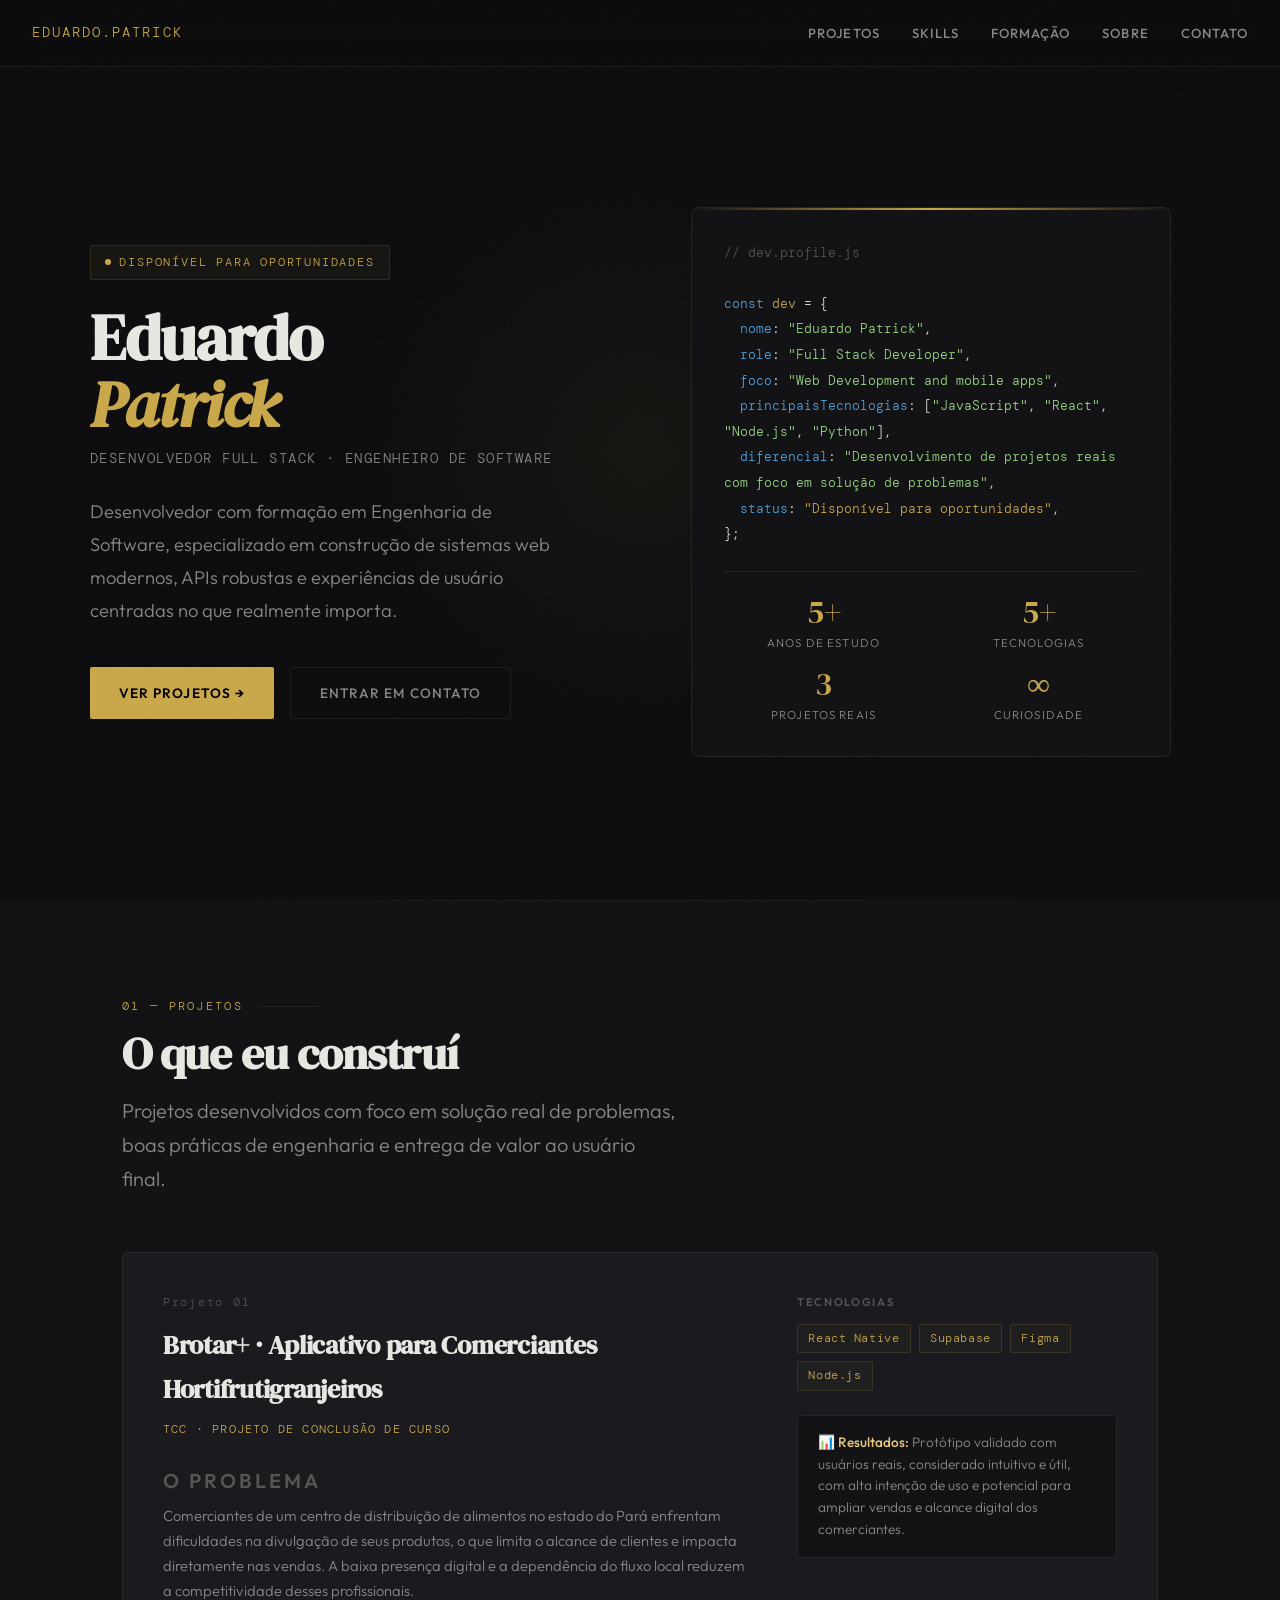
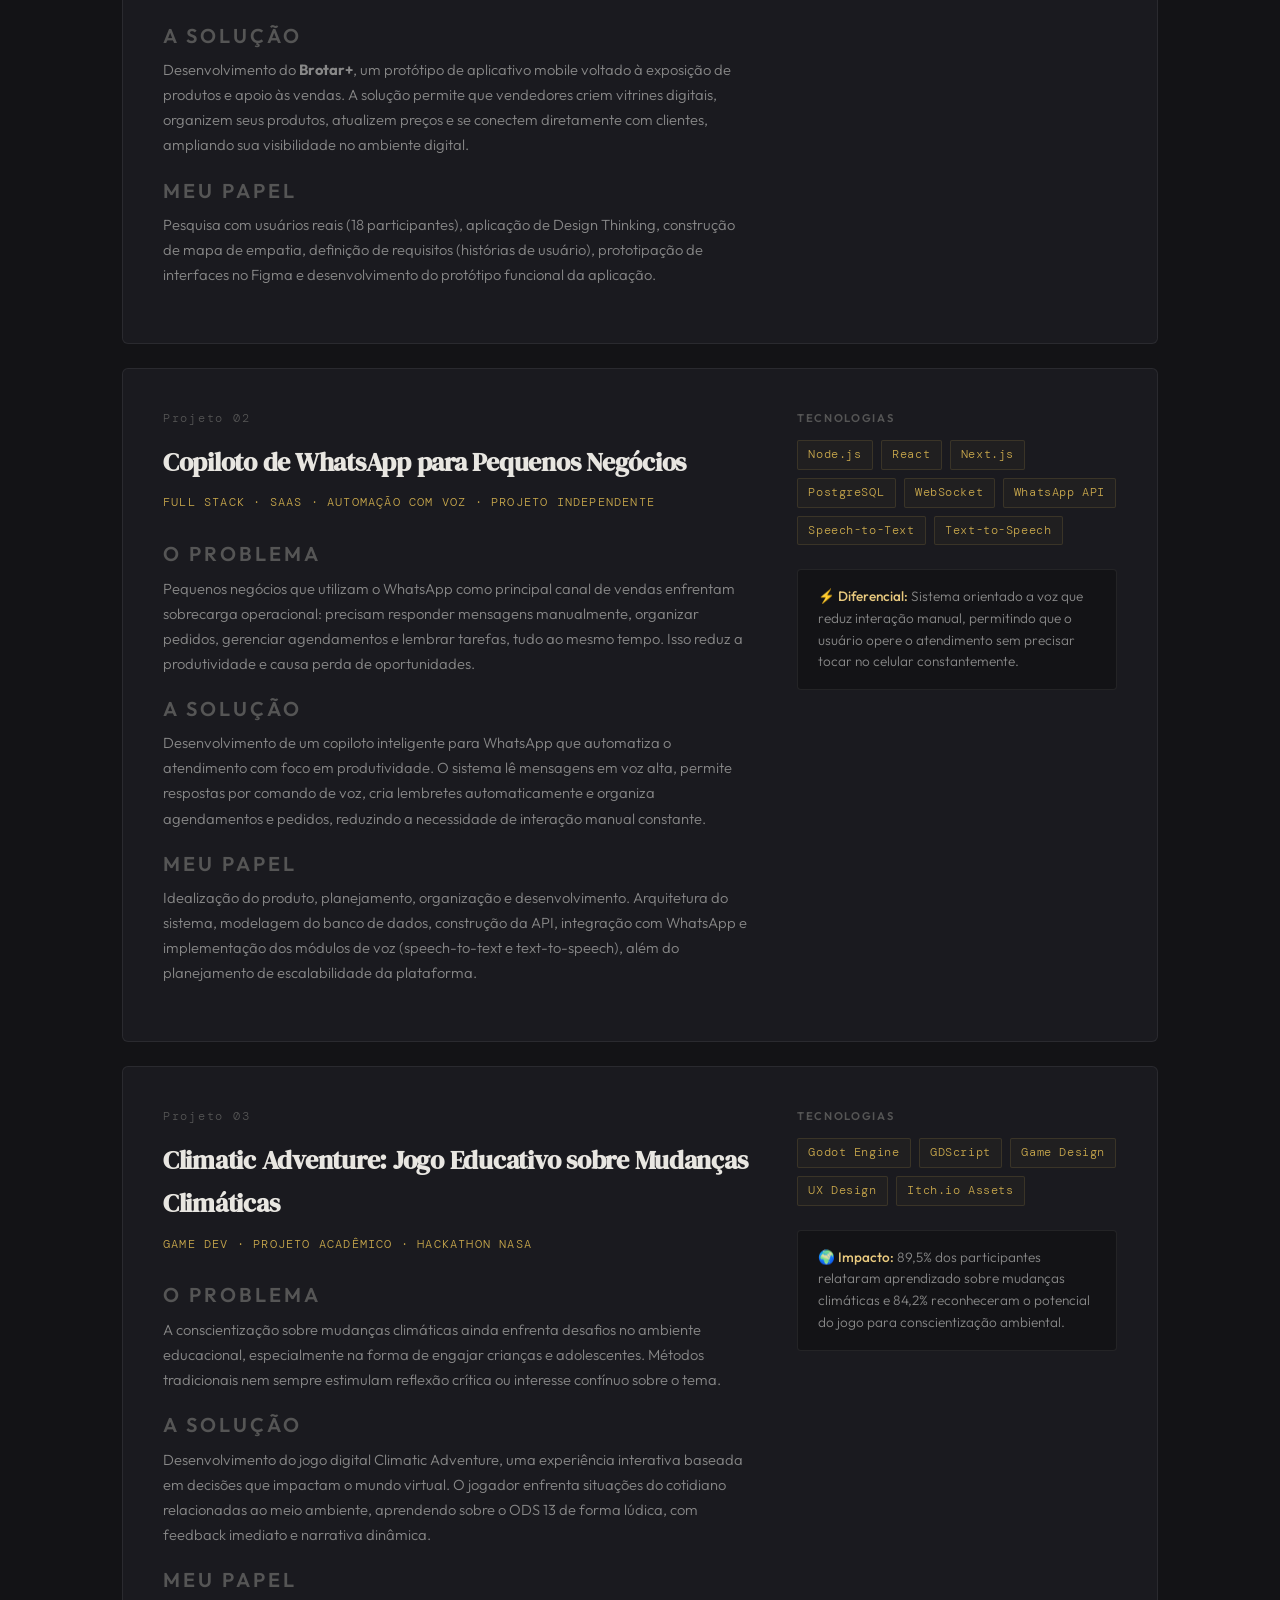
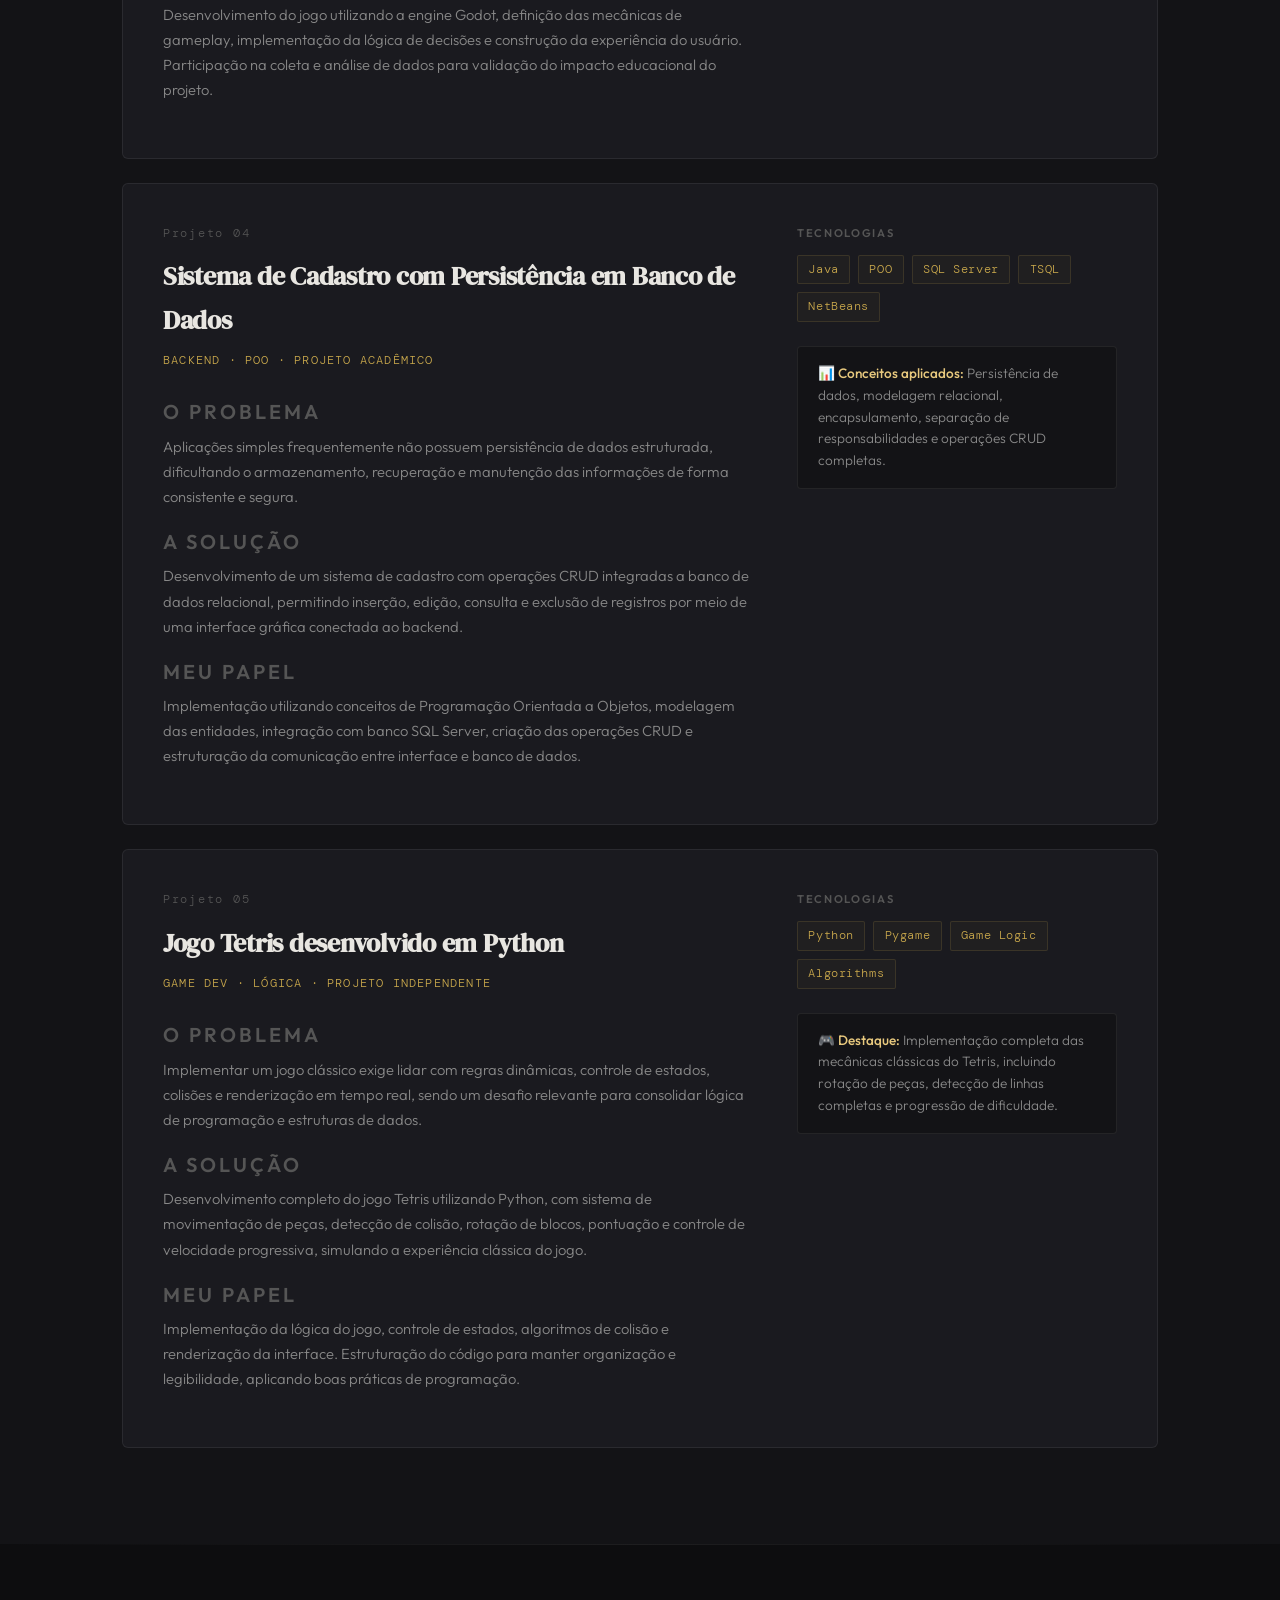
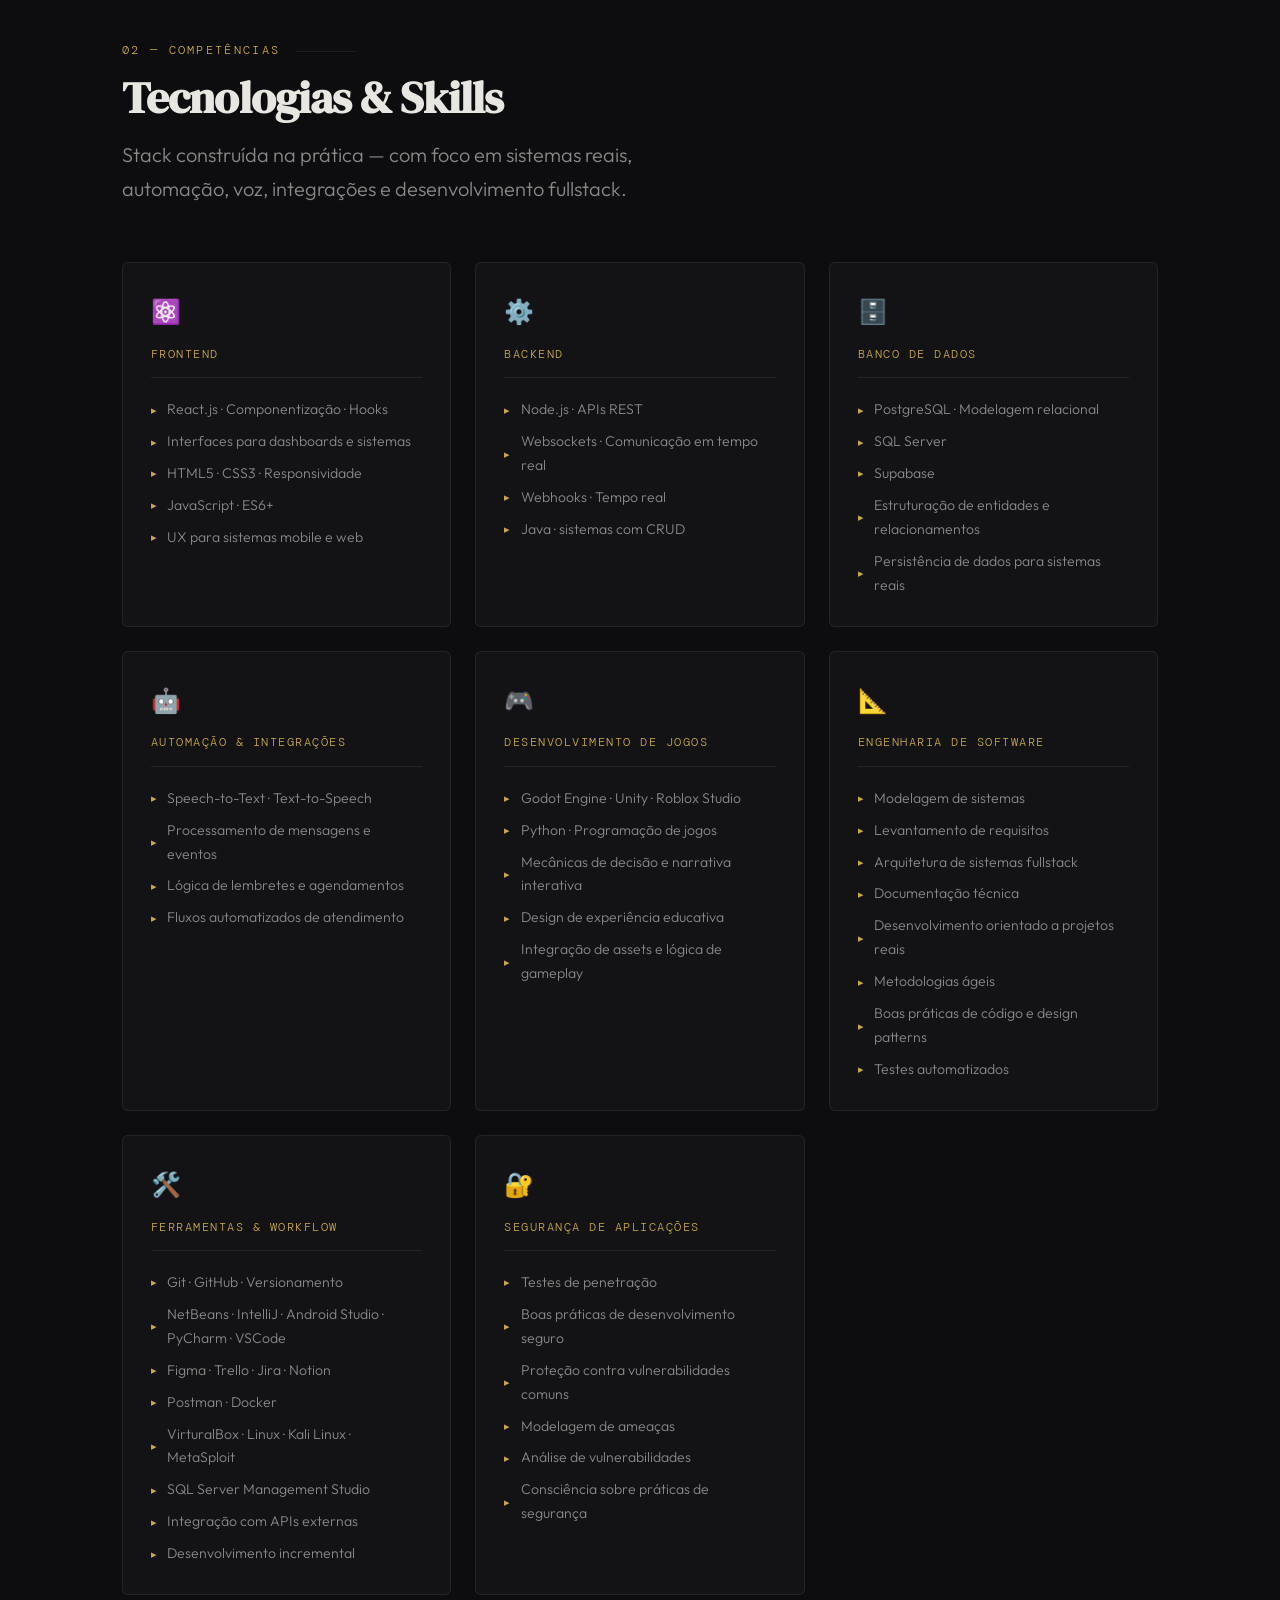
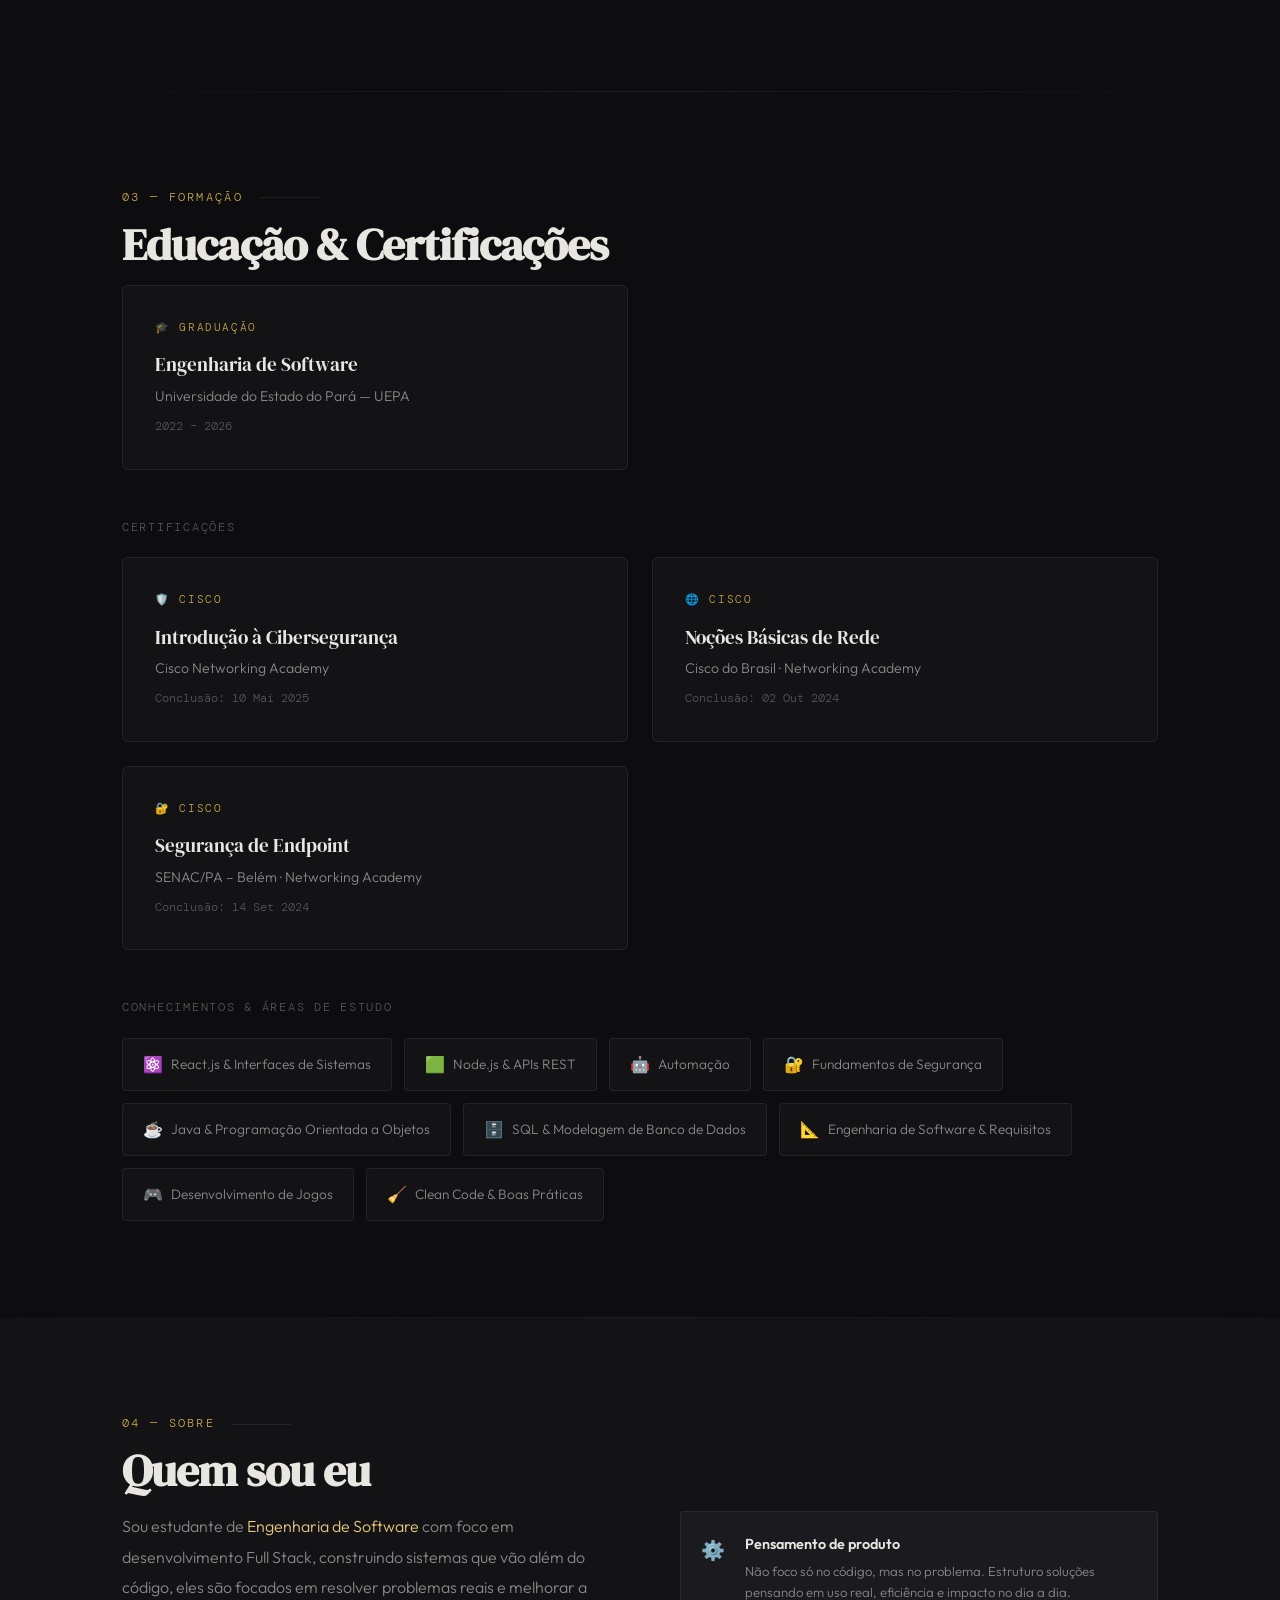
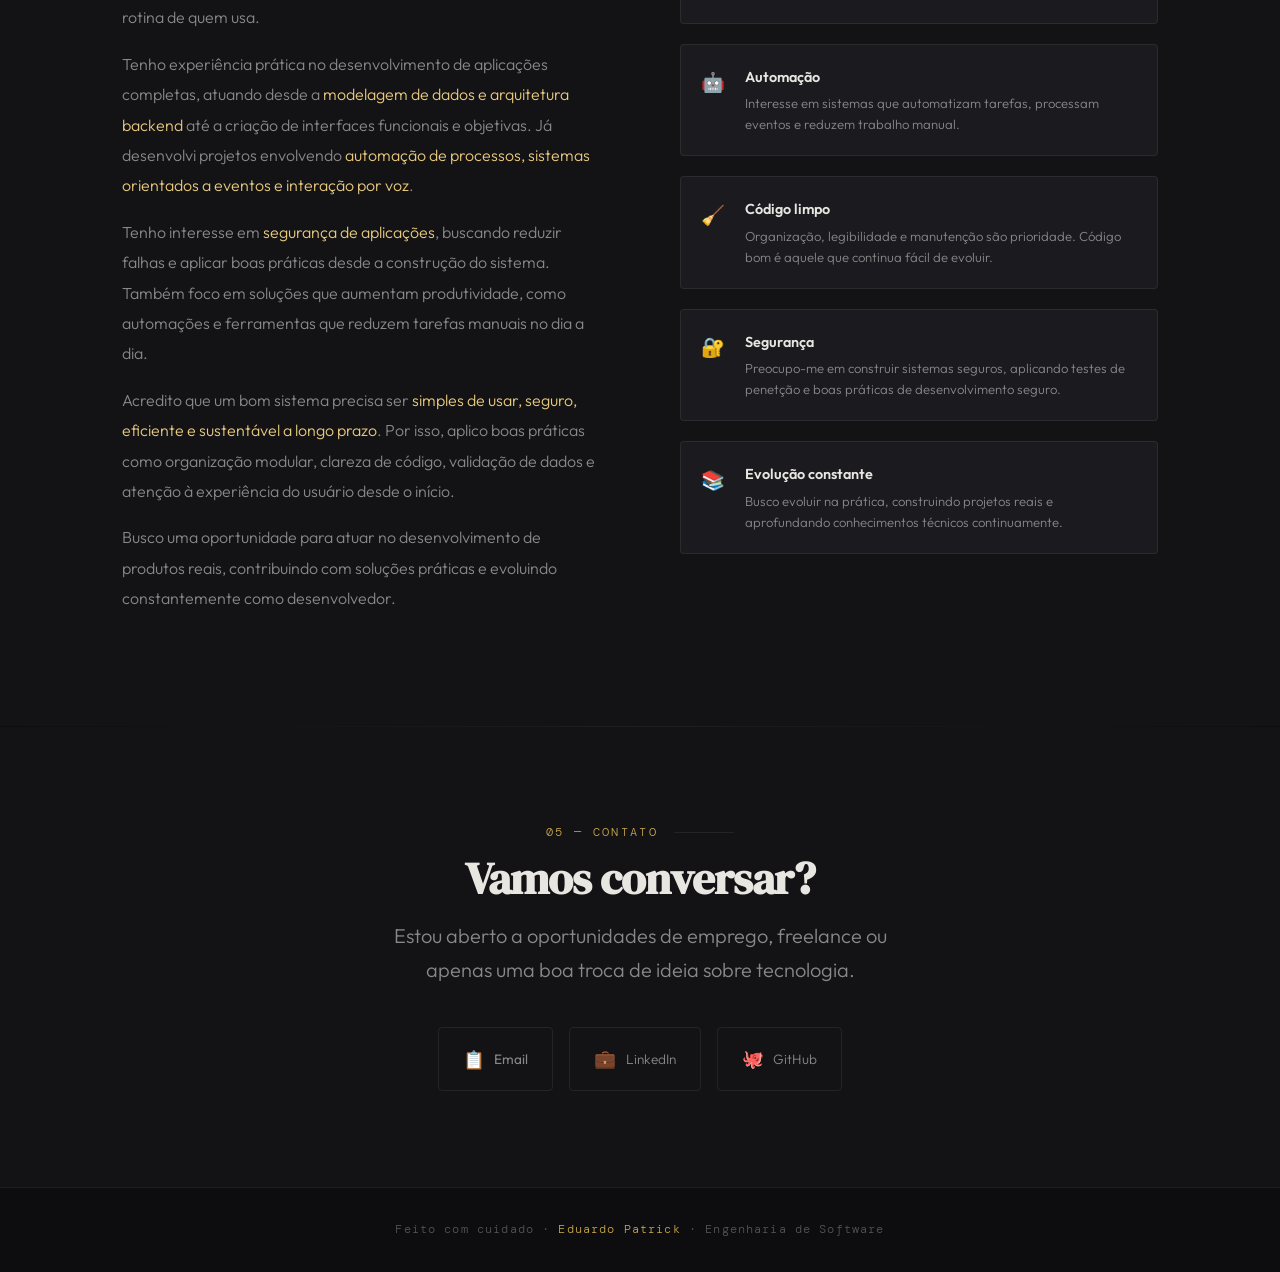
==== index.html @ 339fc3a4 "mudança no title" ====
<!DOCTYPE html>
<html lang="pt-BR">
<head>
<meta charset="UTF-8">
<meta name="viewport" content="width=device-width, initial-scale=1.0">
<title>Eduardo - Developer</title>
<link rel="preconnect" href="https://fonts.googleapis.com">
<link href="https://fonts.googleapis.com/css2?family=DM+Serif+Display:ital@0;1&family=DM+Mono:wght@400;500&family=Outfit:wght@300;400;500;600&display=swap" rel="stylesheet">
<link rel="stylesheet" href="styles.css">
</head>
<body>

<!-- NAV -->
<nav>
  <a href="#hero" class="nav-logo">EDUARDO.PATRICK</a>
  <ul class="nav-links">
    <li><a href="#projects">Projetos</a></li>
    <li><a href="#skills">Skills</a></li>
    <li><a href="#education">Formação</a></li>
    <li><a href="#about">Sobre</a></li>
    <li><a href="#contact">Contato</a></li>
  </ul>
</nav>

<!-- HERO -->
<section id="hero">
  <div class="hero-glow"></div>
  <div class="hero-grid">
    <div class="hero-content fade-in">
      <div class="hero-badge">Disponível para oportunidades</div>
      <h1 class="hero-name">Eduardo<br><span>Patrick</span></h1>
      <p class="hero-title">Desenvolvedor Full Stack · Engenheiro de Software</p>
      <p class="hero-desc">
        Desenvolvedor com formação em Engenharia de Software, especializado em construção de sistemas web modernos, APIs robustas e experiências de usuário centradas no que realmente importa.
      </p>
      <div class="hero-cta">
        <a href="#projects" class="btn-primary">Ver Projetos →</a>
        <a href="#contact" class="btn-ghost">Entrar em contato</a>
      </div>
    </div>

    <div class="hero-visual fade-in">
      <div class="hero-card">
        <div class="code-lines">
          <div class="code-dim">// dev.profile.js</div>
          <br>
          <div><span class="code-key">const</span> <span class="code-gold">dev</span> = {</div>
          <div>&nbsp;&nbsp;<span class="code-key">nome</span>: <span class="code-str">"Eduardo Patrick"</span>,</div>
          <div>&nbsp;&nbsp;<span class="code-key">role</span>: <span class="code-str">"Full Stack Developer"</span>,</div>
          <div>&nbsp;&nbsp;<span class="code-key">foco</span>: <span class="code-str">"Web Development and mobile apps"</span>,</div>
          <div>&nbsp;&nbsp;<span class="code-key">principaisTecnologias</span>: [<span class="code-str">"JavaScript"</span>, <span class="code-str">"React"</span>, <span class="code-str">"Node.js"</span>, <span class="code-str">"Python"</span>],</div>
          <div>&nbsp;&nbsp;<span class="code-key">diferencial</span>: <span class="code-str">"Desenvolvimento de projetos reais com foco em solução de problemas"</span>,</div>
          <div>&nbsp;&nbsp;<span class="code-key">status</span>: <span class="code-gold">"Disponível para oportunidades"</span>,</div>
          <div>};</div>
        </div>
        <div class="hero-stats">
          <div class="stat">
            <span class="stat-n">5+</span>
            <div class="stat-l">Anos de estudo</div>
          </div>
          <div class="stat">
            <span class="stat-n">5+</span>
            <div class="stat-l">Tecnologias</div>
          </div>
          <div class="stat">
            <span class="stat-n">3</span>
            <div class="stat-l">Projetos reais</div>
          </div>
          <div class="stat">
            <span class="stat-n">∞</span>
            <div class="stat-l">Curiosidade</div>
          </div>
        </div>
      </div>
    </div>
  </div>
</section>

<div class="section-divider"></div>

<!-- PROJECTS -->
<section id="projects">
  <div class="section-inner">
    <div class="section-label">01 — Projetos</div>
    <h2 class="section-title">O que eu construí</h2>
    <p class="section-subtitle">Projetos desenvolvidos com foco em solução real de problemas, boas práticas de engenharia e entrega de valor ao usuário final.</p>

    <div class="projects-grid">

    <!-- Projeto 1: TCC / Brotar+ -->
    <div class="project-card fade-in">
      <div class="project-main">
        <div class="project-number">Projeto 01</div>
        <h3 class="project-title">Brotar+ · Aplicativo para Comerciantes Hortifrutigranjeiros</h3>
        <p class="project-role">TCC · Projeto de Conclusão de Curso</p>

        <div class="project-block">
          <div class="project-block-label">O Problema</div>
          <p>
          Comerciantes de um centro de distribuição de alimentos no estado do Pará enfrentam dificuldades na divulgação de seus produtos, o que limita o alcance de clientes e impacta diretamente nas vendas. A baixa presença digital e a dependência do fluxo local reduzem a competitividade desses profissionais.
          </p>
        </div>

        <div class="project-block">
          <div class="project-block-label">A Solução</div>
          <p>
          Desenvolvimento do <strong>Brotar+</strong>, um protótipo de aplicativo mobile voltado à exposição de produtos e apoio às vendas. A solução permite que vendedores criem vitrines digitais, organizem seus produtos, atualizem preços e se conectem diretamente com clientes, ampliando sua visibilidade no ambiente digital.
          </p>
        </div>

        <div class="project-block">
          <div class="project-block-label">Meu papel</div>
          <p>
          Pesquisa com usuários reais (18 participantes), aplicação de Design Thinking, construção de mapa de empatia, definição de requisitos (histórias de usuário), prototipação de interfaces no Figma e desenvolvimento do protótipo funcional da aplicação.
          </p>
        </div>
      </div>

      <div class="project-side">
        <div class="tech-stack">
          <div class="tech-label">Tecnologias</div>
          <div class="tech-tags">
            <span class="tech-tag">React Native</span>
            <span class="tech-tag">Supabase</span>
            <span class="tech-tag">Figma</span>
            <span class="tech-tag">Node.js</span>
          </div>
        </div>

        <div class="project-highlight">
          <strong>📊 Resultados:</strong> Protótipo validado com usuários reais, considerado intuitivo e útil, com alta intenção de uso e potencial para ampliar vendas e alcance digital dos comerciantes.
        </div>
      </div>
    </div>

    <!-- Projeto 2: Copiloto de WhatsApp -->
    <div class="project-card fade-in">
      <div class="project-main">
        <div class="project-number">Projeto 02</div>
        <h3 class="project-title">Copiloto de WhatsApp para Pequenos Negócios</h3>
        <p class="project-role">Full Stack · SaaS · Automação com Voz · Projeto Independente</p>

        <div class="project-block">
          <div class="project-block-label">O Problema</div>
          <p>
            Pequenos negócios que utilizam o WhatsApp como principal canal de vendas enfrentam sobrecarga operacional: precisam responder mensagens manualmente, organizar pedidos, gerenciar agendamentos e lembrar tarefas, tudo ao mesmo tempo. Isso reduz a produtividade e causa perda de oportunidades.
          </p>
        </div>

        <div class="project-block">
          <div class="project-block-label">A Solução</div>
          <p>
            Desenvolvimento de um copiloto inteligente para WhatsApp que automatiza o atendimento com foco em produtividade. O sistema lê mensagens em voz alta, permite respostas por comando de voz, cria lembretes automaticamente e organiza agendamentos e pedidos, reduzindo a necessidade de interação manual constante.
          </p>
        </div>

        <div class="project-block">
          <div class="project-block-label">Meu papel</div>
          <p>
            Idealização do produto, planejamento, organização e desenvolvimento. Arquitetura do sistema, modelagem do banco de dados, construção da API, integração com WhatsApp e implementação dos módulos de voz (speech-to-text e text-to-speech), além do planejamento de escalabilidade da plataforma.
          </p>
        </div>
      </div>

      <div class="project-side">
        <div class="tech-stack">
          <div class="tech-label">Tecnologias</div>
          <div class="tech-tags">
            <span class="tech-tag">Node.js</span>
            <span class="tech-tag">React</span>
            <span class="tech-tag">Next.js</span>
            <span class="tech-tag">PostgreSQL</span>
            <span class="tech-tag">WebSocket</span>
            <span class="tech-tag">WhatsApp API</span>
            <span class="tech-tag">Speech-to-Text</span>
            <span class="tech-tag">Text-to-Speech</span>
          </div>
        </div>

        <div class="project-highlight">
          <strong>⚡ Diferencial:</strong> Sistema orientado a voz que reduz interação manual, permitindo que o usuário opere o atendimento sem precisar tocar no celular constantemente.
        </div>
      </div>
    </div>

    <!-- Projeto 03: Jogo Educativo Climático -->
    <div class="project-card fade-in">
      <div class="project-main">
        <div class="project-number">Projeto 03</div>
        <h3 class="project-title">Climatic Adventure: Jogo Educativo sobre Mudanças Climáticas</h3>
        <p class="project-role">Game Dev · Projeto Acadêmico · Hackathon NASA</p>

        <div class="project-block">
          <div class="project-block-label">O Problema</div>
          <p>
            A conscientização sobre mudanças climáticas ainda enfrenta desafios no ambiente educacional, especialmente na forma de engajar crianças e adolescentes. Métodos tradicionais nem sempre estimulam reflexão crítica ou interesse contínuo sobre o tema.
          </p>
        </div>

        <div class="project-block">
          <div class="project-block-label">A Solução</div>
          <p>
            Desenvolvimento do jogo digital Climatic Adventure, uma experiência interativa baseada em decisões que impactam o mundo virtual. O jogador enfrenta situações do cotidiano relacionadas ao meio ambiente, aprendendo sobre o ODS 13 de forma lúdica, com feedback imediato e narrativa dinâmica.
          </p>
        </div>

        <div class="project-block">
          <div class="project-block-label">Meu papel</div>
          <p>
            Desenvolvimento do jogo utilizando a engine Godot, definição das mecânicas de gameplay, implementação da lógica de decisões e construção da experiência do usuário. Participação na coleta e análise de dados para validação do impacto educacional do projeto.
          </p>
        </div>
      </div>

      <div class="project-side">
        <div class="tech-stack">
          <div class="tech-label">Tecnologias</div>
          <div class="tech-tags">
            <span class="tech-tag">Godot Engine</span>
            <span class="tech-tag">GDScript</span>
            <span class="tech-tag">Game Design</span>
            <span class="tech-tag">UX Design</span>
            <span class="tech-tag">Itch.io Assets</span>
          </div>
        </div>

        <div class="project-highlight">
          <strong>🌍 Impacto:</strong> 89,5% dos participantes relataram aprendizado sobre mudanças climáticas e 84,2% reconheceram o potencial do jogo para conscientização ambiental.
        </div>
      </div>
    </div>

        <!-- Projeto 04: Sistema de Cadastro com Banco de Dados -->
    <div class="project-card fade-in">
      <div class="project-main">
        <div class="project-number">Projeto 04</div>
        <h3 class="project-title">Sistema de Cadastro com Persistência em Banco de Dados</h3>
        <p class="project-role">Backend · POO · Projeto Acadêmico</p>

        <div class="project-block">
          <div class="project-block-label">O Problema</div>
          <p>
            Aplicações simples frequentemente não possuem persistência de dados estruturada, dificultando o armazenamento, recuperação e manutenção das informações de forma consistente e segura.
          </p>
        </div>

        <div class="project-block">
          <div class="project-block-label">A Solução</div>
          <p>
            Desenvolvimento de um sistema de cadastro com operações CRUD integradas a banco de dados relacional, permitindo inserção, edição, consulta e exclusão de registros por meio de uma interface gráfica conectada ao backend.
          </p>
        </div>

        <div class="project-block">
          <div class="project-block-label">Meu papel</div>
          <p>
            Implementação utilizando conceitos de Programação Orientada a Objetos, modelagem das entidades, integração com banco SQL Server, criação das operações CRUD e estruturação da comunicação entre interface e banco de dados.
          </p>
        </div>
      </div>

      <div class="project-side">
        <div class="tech-stack">
          <div class="tech-label">Tecnologias</div>
          <div class="tech-tags">
            <span class="tech-tag">Java</span>
            <span class="tech-tag">POO</span>
            <span class="tech-tag">SQL Server</span>
            <span class="tech-tag">TSQL</span>
            <span class="tech-tag">NetBeans</span>
          </div>
        </div>

        <div class="project-highlight">
          <strong>📊 Conceitos aplicados:</strong> Persistência de dados, modelagem relacional, encapsulamento, separação de responsabilidades e operações CRUD completas.
        </div>
      </div>
    </div>

    <!-- Projeto 05: Jogo Tetris em Python -->
    <div class="project-card fade-in">
      <div class="project-main">
        <div class="project-number">Projeto 05</div>
        <h3 class="project-title">Jogo Tetris desenvolvido em Python</h3>
        <p class="project-role">Game Dev · Lógica · Projeto Independente</p>

        <div class="project-block">
          <div class="project-block-label">O Problema</div>
          <p>
            Implementar um jogo clássico exige lidar com regras dinâmicas, controle de estados, colisões e renderização em tempo real, sendo um desafio relevante para consolidar lógica de programação e estruturas de dados.
          </p>
        </div>

        <div class="project-block">
          <div class="project-block-label">A Solução</div>
          <p>
            Desenvolvimento completo do jogo Tetris utilizando Python, com sistema de movimentação de peças, detecção de colisão, rotação de blocos, pontuação e controle de velocidade progressiva, simulando a experiência clássica do jogo.
          </p>
        </div>

        <div class="project-block">
          <div class="project-block-label">Meu papel</div>
          <p>
            Implementação da lógica do jogo, controle de estados, algoritmos de colisão e renderização da interface. Estruturação do código para manter organização e legibilidade, aplicando boas práticas de programação.
          </p>
        </div>
      </div>

      <div class="project-side">
        <div class="tech-stack">
          <div class="tech-label">Tecnologias</div>
          <div class="tech-tags">
            <span class="tech-tag">Python</span>
            <span class="tech-tag">Pygame</span>
            <span class="tech-tag">Game Logic</span>
            <span class="tech-tag">Algorithms</span>
          </div>
        </div>

        <div class="project-highlight">
          <strong>🎮 Destaque:</strong> Implementação completa das mecânicas clássicas do Tetris, incluindo rotação de peças, detecção de linhas completas e progressão de dificuldade.
        </div>
      </div>
    </div>

    </div>
  </div>
</section>

<div class="section-divider"></div>

<!-- SKILLS -->
<section id="skills">
  <div class="section-inner">
    <div class="section-label">02 — Competências</div>
    <h2 class="section-title">Tecnologias & Skills</h2>
    <p class="section-subtitle">
      Stack construída na prática — com foco em sistemas reais, automação, voz, integrações e desenvolvimento fullstack.
    </p>

    <div class="skills-grid">
      <div class="skill-group fade-in">
        <span class="skill-group-icon">⚛️</span>
        <div class="skill-group-title">Frontend</div>
        <ul class="skill-list">
          <li class="skill-item">React.js · Componentização · Hooks</li>
          <li class="skill-item">Interfaces para dashboards e sistemas</li>
          <li class="skill-item">HTML5 · CSS3 · Responsividade</li>
          <li class="skill-item">JavaScript · ES6+</li>
          <li class="skill-item">UX para sistemas mobile e web</li>
        </ul>
      </div>

      <div class="skill-group fade-in">
        <span class="skill-group-icon">⚙️</span>
        <div class="skill-group-title">Backend</div>
        <ul class="skill-list">
          <li class="skill-item">Node.js · APIs REST</li>
          <li class="skill-item">Websockets · Comunicação em tempo real</li>
          <li class="skill-item">Webhooks · Tempo real</li>
          <li class="skill-item">Java · sistemas com CRUD</li>
        </ul>
      </div>

      <div class="skill-group fade-in">
        <span class="skill-group-icon">🗄️</span>
        <div class="skill-group-title">Banco de Dados</div>
        <ul class="skill-list">
          <li class="skill-item">PostgreSQL · Modelagem relacional</li>
          <li class="skill-item">SQL Server</li>
          <li class="skill-item">Supabase</li>
          <li class="skill-item">Estruturação de entidades e relacionamentos</li>
          <li class="skill-item">Persistência de dados para sistemas reais</li>
        </ul>
      </div>

      <div class="skill-group fade-in">
        <span class="skill-group-icon">🤖</span>
        <div class="skill-group-title">Automação & Integrações</div>
        <ul class="skill-list">
          <li class="skill-item">Speech-to-Text · Text-to-Speech</li>
          <li class="skill-item">Processamento de mensagens e eventos</li>
          <li class="skill-item">Lógica de lembretes e agendamentos</li>
          <li class="skill-item">Fluxos automatizados de atendimento</li>
        </ul>
      </div>

      <div class="skill-group fade-in">
        <span class="skill-group-icon">🎮</span>
        <div class="skill-group-title">Desenvolvimento de Jogos</div>
        <ul class="skill-list">
          <li class="skill-item">Godot Engine · Unity · Roblox Studio</li>
          <li class="skill-item">Python · Programação de jogos</li>
          <li class="skill-item">Mecânicas de decisão e narrativa interativa</li>
          <li class="skill-item">Design de experiência educativa</li>
          <li class="skill-item">Integração de assets e lógica de gameplay</li>
        </ul>
      </div>

      <div class="skill-group fade-in">
        <span class="skill-group-icon">📐</span>
        <div class="skill-group-title">Engenharia de Software</div>
        <ul class="skill-list">
          <li class="skill-item">Modelagem de sistemas</li>
          <li class="skill-item">Levantamento de requisitos</li>
          <li class="skill-item">Arquitetura de sistemas fullstack</li>
          <li class="skill-item">Documentação técnica</li>
          <li class="skill-item">Desenvolvimento orientado a projetos reais</li>
          <li class="skill-item">Metodologias ágeis</li>
          <li class="skill-item">Boas práticas de código e design patterns</li>
          <li class="skill-item">Testes automatizados</li>
        </ul>
      </div>

      <div class="skill-group fade-in">
        <span class="skill-group-icon">🛠️</span>
        <div class="skill-group-title">Ferramentas & Workflow</div>
        <ul class="skill-list">
          <li class="skill-item">Git · GitHub · Versionamento</li>
          <li class="skill-item">NetBeans · IntelliJ · Android Studio · PyCharm · VSCode</li>
          <li class="skill-item">Figma · Trello · Jira · Notion</li>
          <li class="skill-item">Postman · Docker</li>
          <li class="skill-item">VirturalBox · Linux · Kali Linux · MetaSploit</li>
          <li class="skill-item">SQL Server Management Studio</li>
          <li class="skill-item">Integração com APIs externas</li>
          <li class="skill-item">Desenvolvimento incremental</li>
        </ul>
      </div>

      <div class="skill-group fade-in">
        <span class="skill-group-icon">🔐</span>
        <div class="skill-group-title">Segurança de Aplicações</div>
        <ul class="skill-list">
          <li class="skill-item">Testes de penetração</li>
          <li class="skill-item">Boas práticas de desenvolvimento seguro</li>
          <li class="skill-item">Proteção contra vulnerabilidades comuns</li>
          <li class="skill-item">Modelagem de ameaças</li>
          <li class="skill-item">Análise de vulnerabilidades</li>
          <li class="skill-item">Consciência sobre práticas de segurança</li>
        </ul>
      </div>
    </div>
  </div>
</section>

<div class="section-divider"></div>

<!-- EDUCATION -->
<section id="education">
  <div class="section-inner">
    <div class="section-label">03 — Formação</div>
    <h2 class="section-title">Educação & Certificações</h2>

    <!-- FORMAÇÃO -->
    <div class="education-grid fade-in">
      <div class="edu-card">
        <div class="edu-type">🎓 Graduação</div>
        <div class="edu-degree">Engenharia de Software</div>
        <div class="edu-school">Universidade do Estado do Pará — UEPA</div>
        <div class="edu-year">2022 – 2026</div>
      </div>
    </div>

    <!-- CERTIFICAÇÕES -->
    <div class="cert-section-title">Certificações</div>
    <div class="education-grid fade-in">
      <div class="edu-card">
        <div class="edu-type">🛡️ Cisco</div>
        <div class="edu-degree">Introdução à Cibersegurança</div>
        <div class="edu-school">Cisco Networking Academy</div>
        <div class="edu-year">Conclusão: 10 Mai 2025</div>
      </div>

      <div class="edu-card">
        <div class="edu-type">🌐 Cisco</div>
        <div class="edu-degree">Noções Básicas de Rede</div>
        <div class="edu-school">Cisco do Brasil · Networking Academy</div>
        <div class="edu-year">Conclusão: 02 Out 2024</div>
      </div>

      <div class="edu-card">
        <div class="edu-type">🔐 Cisco</div>
        <div class="edu-degree">Segurança de Endpoint</div>
        <div class="edu-school">SENAC/PA – Belém · Networking Academy</div>
        <div class="edu-year">Conclusão: 14 Set 2024</div>
      </div>
    </div>

    <!-- CONHECIMENTOS -->
    <div class="cert-section-title">Conhecimentos & Áreas de Estudo</div>
    <div class="certs-list fade-in">
      <div class="cert-item"><span>⚛️</span> React.js & Interfaces de Sistemas</div>
      <div class="cert-item"><span>🟩</span> Node.js & APIs REST</div>
      <div class="cert-item"><span>🤖</span> Automação</div>
      <div class="cert-item"><span>🔐</span> Fundamentos de Segurança</div>
      <div class="cert-item"><span>☕</span> Java & Programação Orientada a Objetos</div>
      <div class="cert-item"><span>🗄️</span> SQL & Modelagem de Banco de Dados</div>
      <div class="cert-item"><span>📐</span> Engenharia de Software & Requisitos</div>
      <div class="cert-item"><span>🎮</span> Desenvolvimento de Jogos</div>
      <div class="cert-item"><span>🧹</span> Clean Code & Boas Práticas</div>
    </div>
  </div>
</section>

<div class="section-divider"></div>

<!-- ABOUT -->
<section id="about">
  <div class="section-inner">
    <div class="section-label">04 — Sobre</div>
    <h2 class="section-title">Quem sou eu</h2>

    <div class="about-grid">
      <div class="about-text fade-in">
        <p>Sou estudante de <span>Engenharia de Software</span> com foco em desenvolvimento Full Stack, construindo sistemas que vão além do código, eles são focados em resolver problemas reais e melhorar a rotina de quem usa.</p>

        <p>Tenho experiência prática no desenvolvimento de aplicações completas, atuando desde a <span>modelagem de dados e arquitetura backend</span> até a criação de interfaces funcionais e objetivas. Já desenvolvi projetos envolvendo <span>automação de processos, sistemas orientados a eventos e interação por voz</span>.</p>

        <p>Tenho interesse em <span>segurança de aplicações</span>, buscando reduzir falhas e aplicar boas práticas desde a construção do sistema. Também foco em soluções que aumentam produtividade, como automações e ferramentas que reduzem tarefas manuais no dia a dia.</p>

        <p>Acredito que um bom sistema precisa ser <span>simples de usar, seguro, eficiente e sustentável a longo prazo</span>. Por isso, aplico boas práticas como organização modular, clareza de código, validação de dados e atenção à experiência do usuário desde o início.</p>

        <p>Busco uma oportunidade para atuar no desenvolvimento de produtos reais, contribuindo com soluções práticas e evoluindo constantemente como desenvolvedor.</p>
      </div>

      <div class="about-values fade-in">
        <div class="value-item">
          <div class="value-icon">⚙️</div>
          <div>
            <div class="value-title">Pensamento de produto</div>
            <div class="value-desc">Não foco só no código, mas no problema. Estruturo soluções pensando em uso real, eficiência e impacto no dia a dia.</div>
          </div>
        </div>

        <div class="value-item">
          <div class="value-icon">🤖</div>
          <div>
            <div class="value-title">Automação</div>
            <div class="value-desc">Interesse em sistemas que automatizam tarefas, processam eventos e reduzem trabalho manual.</div>
          </div>
        </div>

        <div class="value-item">
          <div class="value-icon">🧹</div>
          <div>
            <div class="value-title">Código limpo</div>
            <div class="value-desc">Organização, legibilidade e manutenção são prioridade. Código bom é aquele que continua fácil de evoluir.</div>
          </div>
        </div>

        <div class="value-item">
          <div class="value-icon">🔐</div>
          <div>
            <div class="value-title">Segurança</div>
            <div class="value-desc">Preocupo-me em construir sistemas seguros, aplicando testes de penetção e boas práticas de desenvolvimento seguro.</div>
          </div>
        </div>

        <div class="value-item">
          <div class="value-icon">📚</div>
          <div>
            <div class="value-title">Evolução constante</div>
            <div class="value-desc">Busco evoluir na prática, construindo projetos reais e aprofundando conhecimentos técnicos continuamente.</div>
          </div>
        </div>
      </div>
    </div>
  </div>
</section>

<div class="section-divider"></div>

<!-- CONTACT -->
<section id="contact">
  <div class="contact-inner">
    <div class="section-label" style="justify-content:center">05 — Contato</div>
    <h2 class="section-title" style="text-align:center">Vamos conversar?</h2>
    <p class="section-subtitle" style="margin:0 auto 0; text-align:center">
      Estou aberto a oportunidades de emprego, freelance ou apenas uma boa troca de ideia sobre tecnologia.
    </p>

    <div class="contact-links">
      <button class="contact-link" onclick="copyEmail(this)">
        <span class="contact-link-icon">📋</span>
        <span class="contact-text">Email</span>
      </button>
      <a href="https://www.linkedin.com/in/eduardo-trikk" target="_blank" class="contact-link">
        <span class="contact-link-icon">💼</span>
        LinkedIn
      </a>
      <a href="https://github.com/EduardoTrikk" target="_blank" class="contact-link">
        <span class="contact-link-icon">🐙</span>
        GitHub
      </a>
    </div>
  </div>
</section>

<footer>
  Feito com cuidado · <span>Eduardo Patrick</span> · Engenharia de Software
</footer>

<script>
function copyEmail(button) {
  const email = "edu.patrick.lima@gmail.com";
  const textElement = button.querySelector(".contact-text");
  const originalText = "Email";

  navigator.clipboard.writeText(email)
    .then(() => {
      // Sucesso
      textElement.innerText = "Copiado! ✓";
      button.style.opacity = "0.7";
      
      setTimeout(() => {
        textElement.innerText = originalText;
        button.style.opacity = "1";
      }, 2000);
    })
    .catch((error) => {
      // Fallback em caso de erro
      console.error("Erro ao copiar email:", error);
      textElement.innerText = "Erro ao copiar";
      button.style.opacity = "0.7";
      
      setTimeout(() => {
        textElement.innerText = originalText;
        button.style.opacity = "1";
      }, 2000);
    });
}
</script>

<script>
  // Intersection Observer for fade-in animations
  const observer = new IntersectionObserver((entries) => {
    entries.forEach((entry, i) => {
      if (entry.isIntersecting) {
        setTimeout(() => {
          entry.target.classList.add('visible');
        }, entry.target.dataset.delay || 0);
        observer.unobserve(entry.target);
      }
    });
  }, { threshold: 0.12 });

  document.querySelectorAll('.fade-in').forEach((el, i) => {
    el.dataset.delay = (i % 4) * 100;
    observer.observe(el);
  });

  // Nav active state
  const sections = document.querySelectorAll('section[id]');
  const navLinks = document.querySelectorAll('.nav-links a');

  window.addEventListener('scroll', () => {
    let current = '';
    sections.forEach(section => {
      const sectionTop = section.offsetTop - 120;
      if (window.scrollY >= sectionTop) current = section.getAttribute('id');
    });
    navLinks.forEach(a => {
      a.style.color = a.getAttribute('href') === `#${current}` ? 'var(--gold-light)' : '';
    });
  });
</script>

</body>
</html>
---- styles.css ----
/* ═══════════════════════════════════════════════════════════ */
/* PORTFOLIO STYLESHEET - CSS5 */
/* ═══════════════════════════════════════════════════════════ */

/* ── VARIABLES & ROOT ── */
:root {
  --bg: #0d0d0f;
  --bg2: #131316;
  --bg3: #1a1a1f;
  --border: rgba(255,255,255,0.07);
  --gold: #c9a84c;
  --gold-light: #e8c97e;
  --gold-dim: rgba(201,168,76,0.15);
  --text: #e8e6e1;
  --muted: #888;
  --muted2: #555;
  --accent: #4fa3e0;
}

/* ── RESET & GLOBALS ── */
*, *::before, *::after {
  box-sizing: border-box;
  margin: 0;
  padding: 0;
}

html {
  scroll-behavior: smooth;
  font-size: 16px;
}

body {
  background: var(--bg);
  color: var(--text);
  font-family: 'Outfit', sans-serif;
  font-weight: 300;
  line-height: 1.7;
  overflow-x: hidden;
}

/* ── NOISE OVERLAY ── */
body::before {
  content: '';
  position: fixed;
  inset: 0;
  background-image: url("data:image/svg+xml,%3Csvg viewBox='0 0 256 256' xmlns='http://www.w3.org/2000/svg'%3E%3Cfilter id='n'%3E%3CfeTurbulence type='fractalNoise' baseFrequency='0.9' numOctaves='4' stitchTiles='stitch'/%3E%3C/filter%3E%3Crect width='100%25' height='100%25' filter='url(%23n)' opacity='0.04'/%3E%3C/svg%3E");
  pointer-events: none;
  z-index: 0;
  opacity: 0.4;
}

/* ═══════════════════════════════════════════════════════════ */
/* NAVIGATION */
/* ═══════════════════════════════════════════════════════════ */

nav {
  position: fixed;
  top: 0;
  left: 0;
  right: 0;
  z-index: 100;
  padding: 1.2rem 2rem;
  display: flex;
  justify-content: space-between;
  align-items: center;
  background: rgba(13,13,15,0.85);
  backdrop-filter: blur(20px);
  border-bottom: 1px solid var(--border);
}

.nav-logo {
  font-family: 'DM Mono', monospace;
  font-size: 0.85rem;
  color: var(--gold);
  letter-spacing: 0.15em;
  text-transform: uppercase;
  text-decoration: none;
}

.nav-links {
  display: flex;
  gap: 2rem;
  list-style: none;
}

.nav-links a {
  color: var(--muted);
  text-decoration: none;
  font-size: 0.82rem;
  font-weight: 500;
  letter-spacing: 0.08em;
  text-transform: uppercase;
  transition: color 0.25s;
}

.nav-links a:hover {
  color: var(--gold-light);
}

/* ═══════════════════════════════════════════════════════════ */
/* HERO SECTION */
/* ═══════════════════════════════════════════════════════════ */

#hero {
  min-height: 100vh;
  display: flex;
  align-items: center;
  padding: 8rem 2rem 4rem;
  position: relative;
  overflow: hidden;
}

.hero-grid {
  max-width: 1100px;
  margin: 0 auto;
  width: 100%;
  display: grid;
  grid-template-columns: 1fr 1fr;
  gap: 4rem;
  align-items: center;
}

.hero-badge {
  display: inline-flex;
  align-items: center;
  gap: 0.5rem;
  font-family: 'DM Mono', monospace;
  font-size: 0.75rem;
  color: var(--gold);
  letter-spacing: 0.15em;
  text-transform: uppercase;
  border: 1px solid var(--gold-dim);
  padding: 0.4rem 0.9rem;
  border-radius: 2px;
  margin-bottom: 1.5rem;
  background: rgba(201,168,76,0.05);
}

.hero-badge::before {
  content: '';
  width: 6px;
  height: 6px;
  border-radius: 50%;
  background: var(--gold);
  animation: pulse 2s infinite;
}

@keyframes pulse {
  0%, 100% {
    opacity: 1;
    transform: scale(1);
  }
  50% {
    opacity: 0.4;
    transform: scale(0.8);
  }
}

.hero-name {
  font-family: 'DM Serif Display', serif;
  font-size: clamp(2.8rem, 5vw, 4.5rem);
  line-height: 1.05;
  color: var(--text);
  margin-bottom: 0.5rem;
  letter-spacing: -0.02em;
}

.hero-name span {
  color: var(--gold);
  font-style: italic;
}

.hero-title {
  font-family: 'DM Mono', monospace;
  font-size: 0.9rem;
  color: var(--muted);
  letter-spacing: 0.1em;
  text-transform: uppercase;
  margin-bottom: 1.5rem;
}

.hero-desc {
  font-size: 1.15rem;
  color: var(--muted);
  max-width: 480px;
  line-height: 1.8;
  margin-bottom: 2.5rem;
}

.hero-cta {
  display: flex;
  gap: 1rem;
  flex-wrap: wrap;
}

/* ── BUTTONS ── */
.btn-primary {
  display: inline-flex;
  align-items: center;
  gap: 0.5rem;
  background: var(--gold);
  color: #000;
  padding: 0.85rem 1.8rem;
  font-family: 'Outfit', sans-serif;
  font-weight: 600;
  font-size: 0.85rem;
  letter-spacing: 0.08em;
  text-transform: uppercase;
  text-decoration: none;
  border-radius: 2px;
  transition: background 0.25s, transform 0.2s;
}

.btn-primary:hover {
  background: var(--gold-light);
  transform: translateY(-2px);
}

.btn-ghost {
  display: inline-flex;
  align-items: center;
  gap: 0.5rem;
  border: 1px solid var(--border);
  color: var(--muted);
  padding: 0.85rem 1.8rem;
  font-family: 'Outfit', sans-serif;
  font-weight: 500;
  font-size: 0.85rem;
  letter-spacing: 0.08em;
  text-transform: uppercase;
  text-decoration: none;
  border-radius: 2px;
  transition: border-color 0.25s, color 0.25s, transform 0.2s;
}

.btn-ghost:hover {
  border-color: var(--gold);
  color: var(--gold);
  transform: translateY(-2px);
}

/* ── HERO VISUAL SIDE ── */
.hero-visual {
  position: relative;
  display: flex;
  justify-content: center;
  align-items: center;
}

.hero-card {
  background: var(--bg2);
  border: 1px solid var(--border);
  border-radius: 8px;
  padding: 2rem;
  width: 100%;
  max-width: 480px;
  position: relative;
  overflow: hidden;
}

.hero-card::before {
  content: '';
  position: absolute;
  top: 0;
  left: 0;
  right: 0;
  height: 2px;
  background: linear-gradient(90deg, transparent, var(--gold), transparent);
}

.code-lines {
  font-family: 'DM Mono', monospace;
  font-size: 0.8rem;
  line-height: 2;
}

.code-dim {
  color: var(--muted2);
}

.code-key {
  color: var(--accent);
}

.code-str {
  color: #98d982;
}

.code-gold {
  color: var(--gold);
}

.hero-stats {
  display: grid;
  grid-template-columns: 1fr 1fr;
  gap: 1rem;
  margin-top: 1.5rem;
  padding-top: 1.5rem;
  border-top: 1px solid var(--border);
}

.stat {
  text-align: center;
}

.stat-n {
  font-family: 'DM Serif Display', serif;
  font-size: 2rem;
  color: var(--gold);
  display: block;
  line-height: 1;
}

.stat-l {
  font-size: 0.72rem;
  color: var(--muted);
  text-transform: uppercase;
  letter-spacing: 0.1em;
  margin-top: 0.3rem;
}

/* ── DECORATIVE BG GLOW ── */
.hero-glow {
  position: absolute;
  width: 600px;
  height: 600px;
  border-radius: 50%;
  background: radial-gradient(circle, rgba(201,168,76,0.06) 0%, transparent 70%);
  top: 50%;
  left: 50%;
  transform: translate(-50%, -50%);
  pointer-events: none;
}

/* ═══════════════════════════════════════════════════════════ */
/* SECTION COMMONS */
/* ═══════════════════════════════════════════════════════════ */

section {
  position: relative;
  z-index: 1;
}

.section-inner {
  max-width: 1100px;
  margin: 0 auto;
  padding: 6rem 2rem;
}

.section-label {
  font-family: 'DM Mono', monospace;
  font-size: 0.72rem;
  color: var(--gold);
  letter-spacing: 0.2em;
  text-transform: uppercase;
  margin-bottom: 0.75rem;
  display: flex;
  align-items: center;
  gap: 1rem;
}

.section-label::after {
  content: '';
  flex: 1;
  height: 1px;
  background: var(--border);
  max-width: 60px;
}

.section-title {
  font-family: 'DM Serif Display', serif;
  font-size: clamp(2rem, 3.5vw, 3rem);
  line-height: 1.1;
  margin-bottom: 1rem;
  letter-spacing: -0.02em;
}

.section-subtitle {
  color: var(--muted);
  font-size: 1.25rem;
  max-width: 560px;
  margin-bottom: 3.5rem;
}

/* ═══════════════════════════════════════════════════════════ */
/* PROJECTS SECTION */
/* ═══════════════════════════════════════════════════════════ */

#projects {
  background: var(--bg2);
}

.projects-grid {
  display: grid;
  gap: 1.5rem;
}

.project-card {
  background: var(--bg3);
  border: 1px solid var(--border);
  border-radius: 6px;
  padding: 2.5rem;
  display: grid;
  grid-template-columns: 1fr 320px;
  gap: 3rem;
  align-items: start;
  transition: border-color 0.3s, transform 0.3s;
  position: relative;
  overflow: hidden;
}

.project-card::after {
  content: '';
  position: absolute;
  top: 0;
  left: 0;
  width: 3px;
  height: 0;
  background: var(--gold);
  transition: height 0.4s ease;
}

.project-card:hover {
  border-color: rgba(201,168,76,0.25);
  transform: translateX(4px);
}

.project-card:hover::after {
  height: 100%;
}

.project-number {
  font-family: 'DM Mono', monospace;
  font-size: 0.72rem;
  color: var(--muted2);
  letter-spacing: 0.15em;
  margin-bottom: 0.75rem;
}

.project-title {
  font-family: 'DM Serif Display', serif;
  font-size: 1.6rem;
  color: var(--text);
  margin-bottom: 0.5rem;
  letter-spacing: -0.01em;
}

.project-role {
  font-family: 'DM Mono', monospace;
  font-size: 0.75rem;
  color: var(--gold);
  letter-spacing: 0.1em;
  text-transform: uppercase;
  margin-bottom: 1.5rem;
}

.project-block {
  margin-bottom: 1rem;
}

.project-block-label {
  font-size: 1.25rem;
  font-weight: 600;
  letter-spacing: 0.15em;
  text-transform: uppercase;
  color: var(--muted2);
  margin-bottom: 0.3rem;
}

.project-block p {
  color: var(--muted);
  font-size: 0.92rem;
  line-height: 1.7;
}

.project-side {
  /* empty container for project side content */
}

.tech-stack {
  margin-bottom: 1.5rem;
}

.tech-label {
  font-size: 0.7rem;
  font-weight: 600;
  letter-spacing: 0.15em;
  text-transform: uppercase;
  color: var(--muted2);
  margin-bottom: 0.75rem;
}

.tech-tags {
  display: flex;
  flex-wrap: wrap;
  gap: 0.5rem;
}

.tech-tag {
  font-family: 'DM Mono', monospace;
  font-size: 0.72rem;
  color: var(--gold);
  border: 1px solid var(--gold-dim);
  padding: 0.25rem 0.65rem;
  border-radius: 2px;
  background: rgba(201,168,76,0.04);
  letter-spacing: 0.05em;
}

.project-highlight {
  background: var(--bg2);
  border: 1px solid var(--border);
  border-radius: 4px;
  padding: 1rem 1.25rem;
  font-size: 0.85rem;
  color: var(--muted);
  line-height: 1.6;
}

.project-highlight strong {
  color: var(--gold-light);
  font-weight: 500;
}

/* ═══════════════════════════════════════════════════════════ */
/* SKILLS SECTION */
/* ═══════════════════════════════════════════════════════════ */

.skills-grid {
  display: grid;
  grid-template-columns: repeat(auto-fill, minmax(280px, 1fr));
  gap: 1.5rem;
}

.skill-group {
  background: var(--bg2);
  border: 1px solid var(--border);
  border-radius: 6px;
  padding: 1.75rem;
}

.skill-group-icon {
  font-size: 1.5rem;
  margin-bottom: 0.75rem;
  display: block;
}

.skill-group-title {
  font-family: 'DM Mono', monospace;
  font-size: 0.78rem;
  color: var(--gold);
  letter-spacing: 0.12em;
  text-transform: uppercase;
  margin-bottom: 1.25rem;
  padding-bottom: 0.75rem;
  border-bottom: 1px solid var(--border);
}

.skill-list {
  list-style: none;
  display: flex;
  flex-direction: column;
  gap: 0.5rem;
}

.skill-item {
  display: flex;
  align-items: center;
  gap: 0.65rem;
  font-size: 0.88rem;
  color: var(--muted);
}

.skill-item::before {
  content: '▸';
  color: var(--gold);
  font-size: 0.7rem;
  flex-shrink: 0;
}

/* ═══════════════════════════════════════════════════════════ */
/* ABOUT SECTION */
/* ═══════════════════════════════════════════════════════════ */

#about {
  background: var(--bg2);
}

.about-grid {
  display: grid;
  grid-template-columns: 1fr 1fr;
  gap: 5rem;
  align-items: start;
}

.about-text p {
  color: var(--muted);
  font-size: 1rem;
  line-height: 1.9;
  margin-bottom: 1rem;
}

.about-text p span {
  color: var(--gold-light);
}

.about-values {
  display: flex;
  flex-direction: column;
  gap: 1.25rem;
}

.value-item {
  display: flex;
  gap: 1.25rem;
  align-items: flex-start;
  padding: 1.25rem;
  background: var(--bg3);
  border: 1px solid var(--border);
  border-radius: 4px;
  transition: border-color 0.3s;
}

.value-item:hover {
  border-color: var(--gold-dim);
}

.value-icon {
  font-size: 1.2rem;
  flex-shrink: 0;
  margin-top: 0.1rem;
}

.value-title {
  font-weight: 600;
  font-size: 0.9rem;
  color: var(--text);
  margin-bottom: 0.25rem;
}

.value-desc {
  font-size: 0.82rem;
  color: var(--muted);
  line-height: 1.6;
}

/* ═══════════════════════════════════════════════════════════ */
/* EDUCATION SECTION */
/* ═══════════════════════════════════════════════════════════ */

.education-grid {
  display: grid;
  grid-template-columns: 1fr 1fr;
  gap: 1.5rem;
  margin-bottom: 3rem;
}

.edu-card {
  background: var(--bg2);
  border: 1px solid var(--border);
  border-radius: 6px;
  padding: 2rem;
  position: relative;
  overflow: hidden;
}

.edu-card::before {
  content: '';
  position: absolute;
  bottom: 0;
  left: 0;
  right: 0;
  height: 2px;
  background: linear-gradient(90deg, var(--gold), transparent);
  opacity: 0;
  transition: opacity 0.3s;
}

.edu-card:hover::before {
  opacity: 1;
}

.edu-type {
  font-family: 'DM Mono', monospace;
  font-size: 0.68rem;
  color: var(--gold);
  letter-spacing: 0.15em;
  text-transform: uppercase;
  margin-bottom: 0.75rem;
}

.edu-degree {
  font-family: 'DM Serif Display', serif;
  font-size: 1.2rem;
  margin-bottom: 0.25rem;
}

.edu-school {
  color: var(--muted);
  font-size: 0.88rem;
}

.edu-year {
  font-family: 'DM Mono', monospace;
  font-size: 0.72rem;
  color: var(--muted2);
  margin-top: 0.5rem;
}

.cert-section-title {
  font-family: 'DM Mono', monospace;
  font-size: 0.72rem;
  color: var(--muted2);
  letter-spacing: 0.15em;
  text-transform: uppercase;
  margin-bottom: 1.25rem;
}

.certs-list {
  display: flex;
  flex-wrap: wrap;
  gap: 0.75rem;
}

.cert-item {
  background: var(--bg2);
  border: 1px solid var(--border);
  border-radius: 4px;
  padding: 0.75rem 1.25rem;
  font-size: 0.85rem;
  color: var(--muted);
  display: flex;
  align-items: center;
  gap: 0.5rem;
  transition: border-color 0.3s, color 0.3s;
}

.cert-item:hover {
  border-color: var(--gold-dim);
  color: var(--text);
}

.cert-item span {
  color: var(--gold);
  font-size: 1rem;
}

/* ═══════════════════════════════════════════════════════════ */
/* CONTACT SECTION */
/* ═══════════════════════════════════════════════════════════ */

#contact {
  background: var(--bg2);
}

.contact-inner {
  max-width: 700px;
  margin: 0 auto;
  text-align: center;
  padding: 6rem 2rem;
}

.contact-links {
  display: flex;
  justify-content: center;
  flex-wrap: wrap;
  gap: 1rem;
  margin-top: 2.5rem;
}

.contact-link {
  display: inline-flex;
  align-items: center;
  gap: 0.6rem;
  border: 1px solid var(--border);
  color: var(--muted);
  padding: 1rem 1.5rem;
  border-radius: 4px;
  text-decoration: none;
  font-size: 0.85rem;
  transition: all 0.25s;
  background: transparent;
  cursor: pointer;
  font-family: inherit;
}

.contact-link:hover {
  border-color: var(--gold);
  color: var(--gold);
  background: var(--gold-dim);
}

.contact-link:focus,
.contact-link:active {
  outline: none;
  background: transparent;
  color: var(--muted);
  border-color: var(--border);
}

.contact-link-icon {
  font-size: 1.1rem;
}

/* ═══════════════════════════════════════════════════════════ */
/* FOOTER */
/* ═══════════════════════════════════════════════════════════ */

footer {
  border-top: 1px solid var(--border);
  padding: 2rem;
  text-align: center;
  font-family: 'DM Mono', monospace;
  font-size: 0.72rem;
  color: var(--muted2);
  letter-spacing: 0.1em;
}

footer span {
  color: var(--gold);
}

/* ═══════════════════════════════════════════════════════════ */
/* UTILITIES & ANIMATIONS */
/* ═══════════════════════════════════════════════════════════ */

.section-divider {
  height: 1px;
  background: linear-gradient(90deg, transparent, var(--border), transparent);
}

.fade-in {
  opacity: 0;
  transform: translateY(24px);
  transition: opacity 0.7s ease, transform 0.7s ease;
}

.fade-in.visible {
  opacity: 1;
  transform: translateY(0);
}

/* ═══════════════════════════════════════════════════════════ */
/* RESPONSIVE DESIGN */
/* ═══════════════════════════════════════════════════════════ */

@media (max-width: 900px) {
  .hero-grid {
    grid-template-columns: 1fr;
    gap: 3rem;
  }

  .hero-visual {
    display: none;
  }

  .project-card {
    grid-template-columns: 1fr;
  }

  .about-grid {
    grid-template-columns: 1fr;
    gap: 3rem;
  }

  .education-grid {
    grid-template-columns: 1fr;
  }

  .nav-links {
    display: none;
  }
}

@media (max-width: 600px) {
  .section-inner {
    padding: 4rem 1.25rem;
  }

  .hero-name {
    font-size: 2.4rem;
  }
}

@keyframes bounce {
  0%, 100% {
    transform: translateX(-50%) translateY(0);
  }
  50% {
    transform: translateX(-50%) translateY(6px);
  }
}
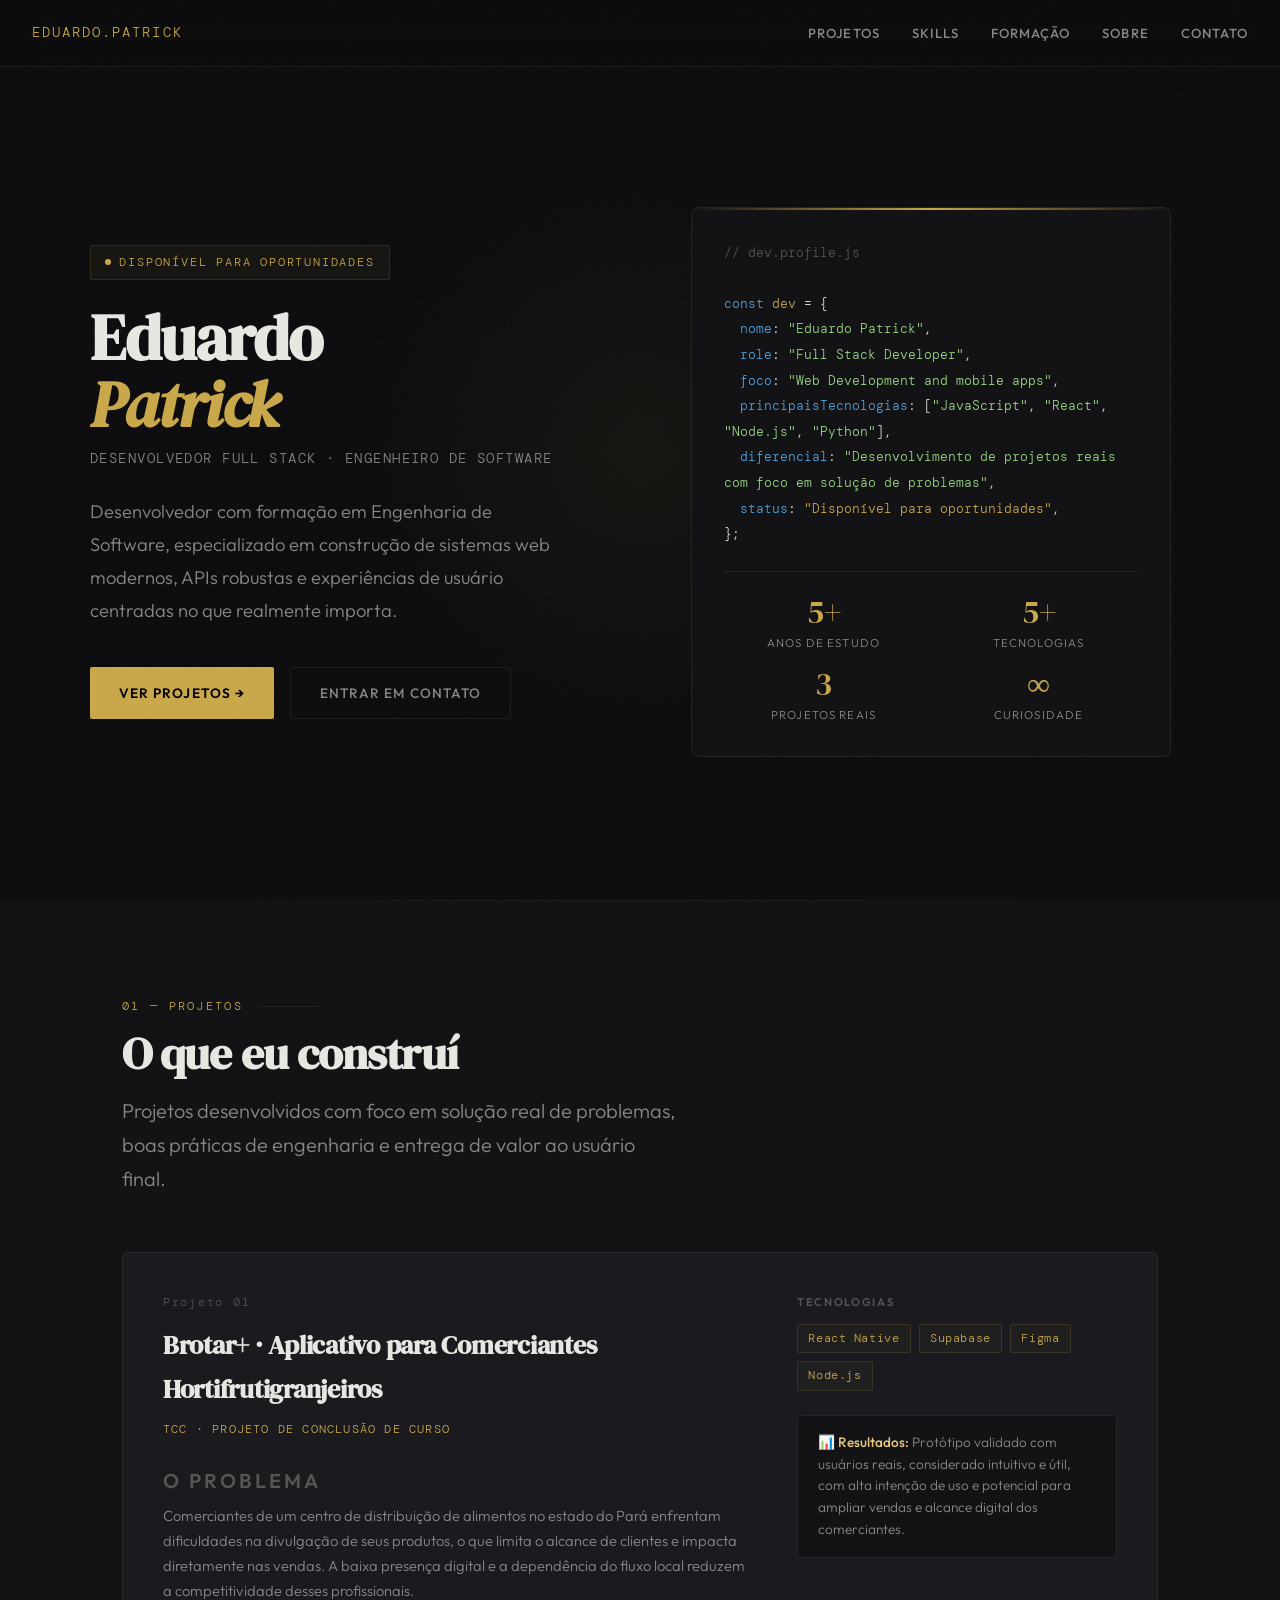
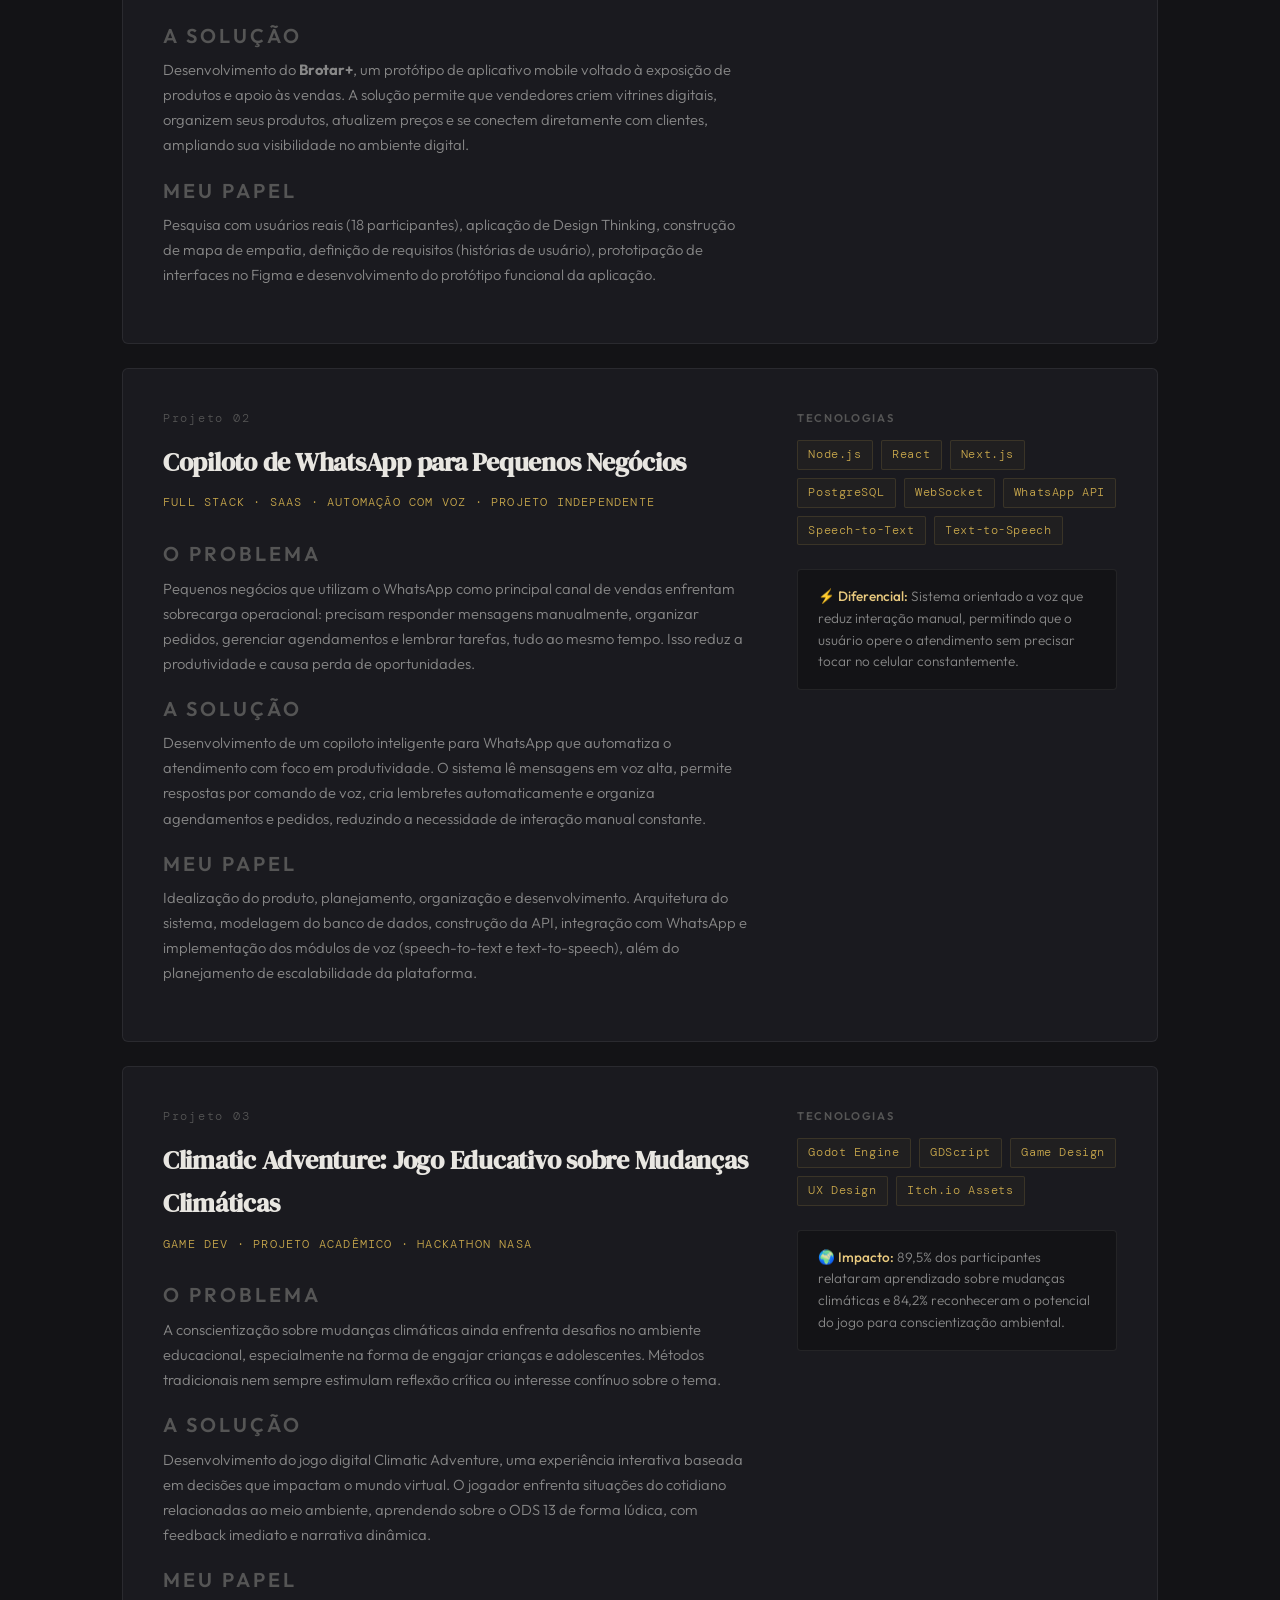
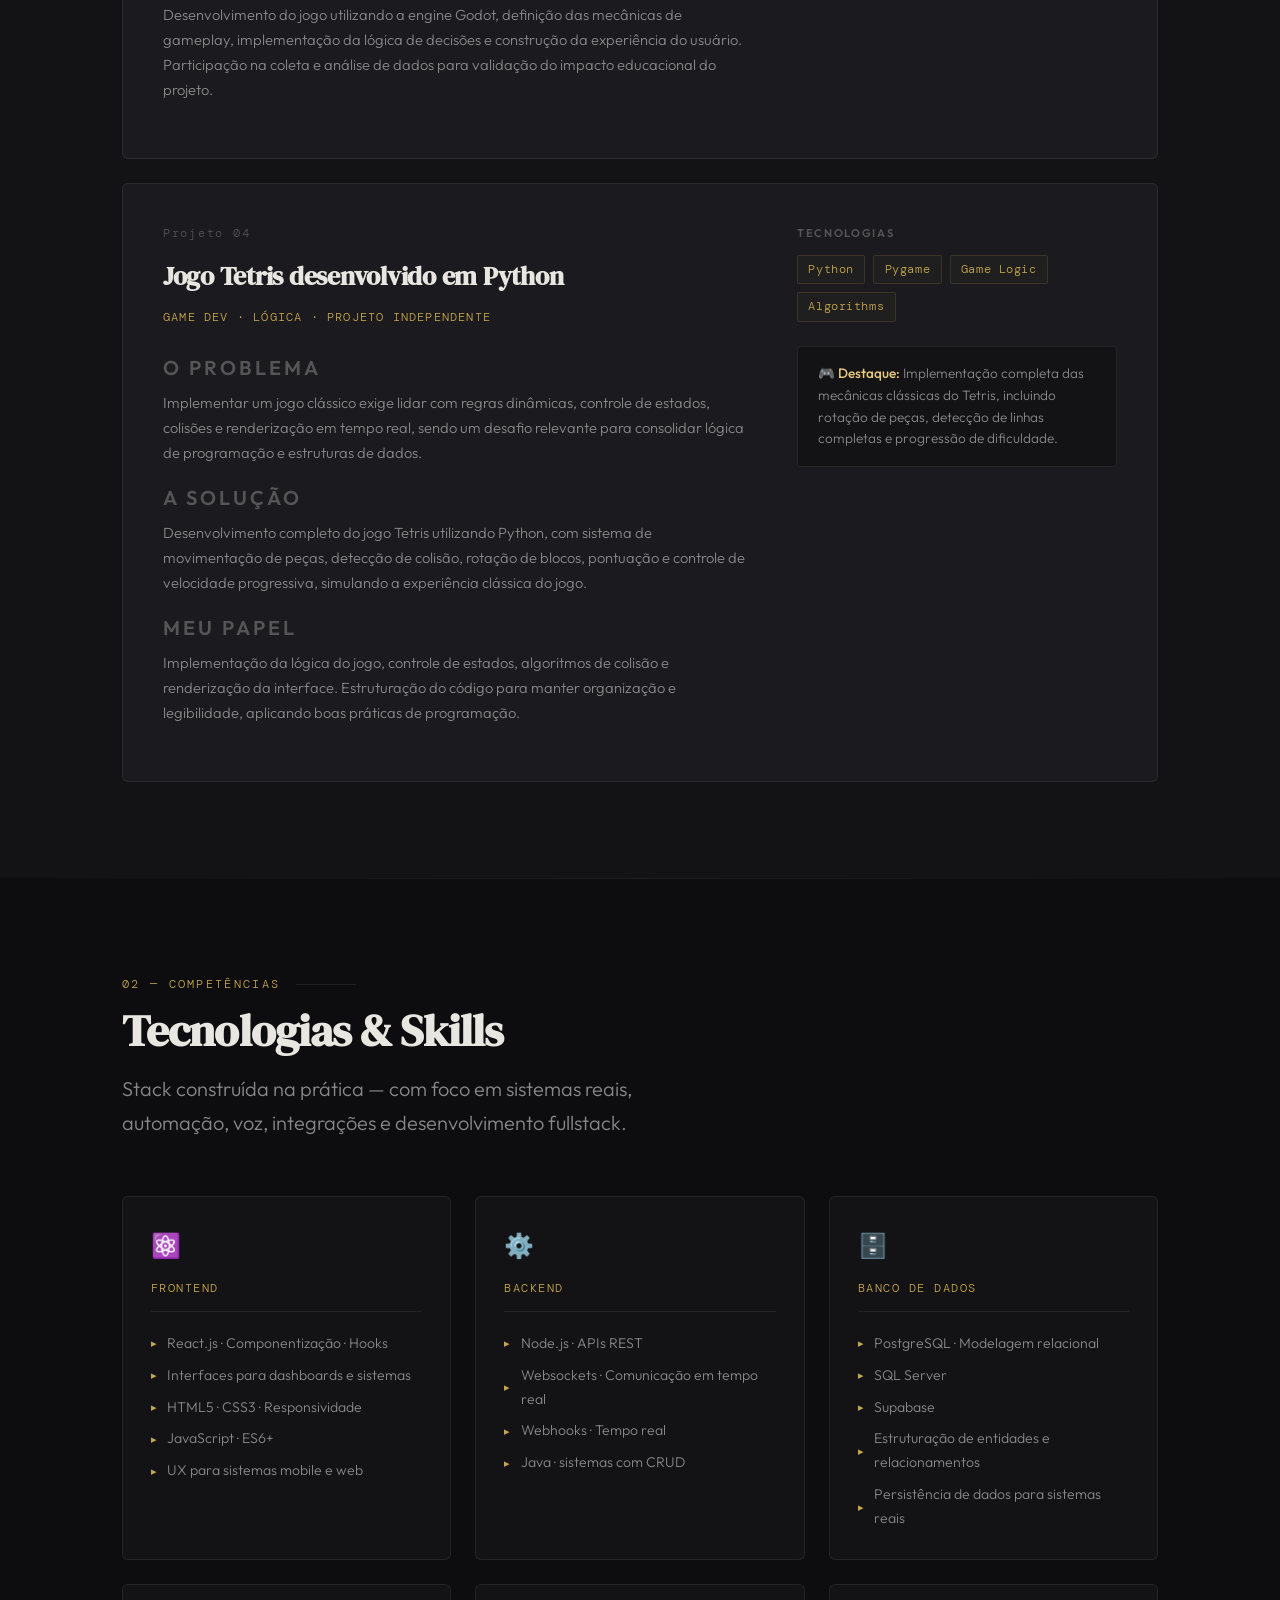
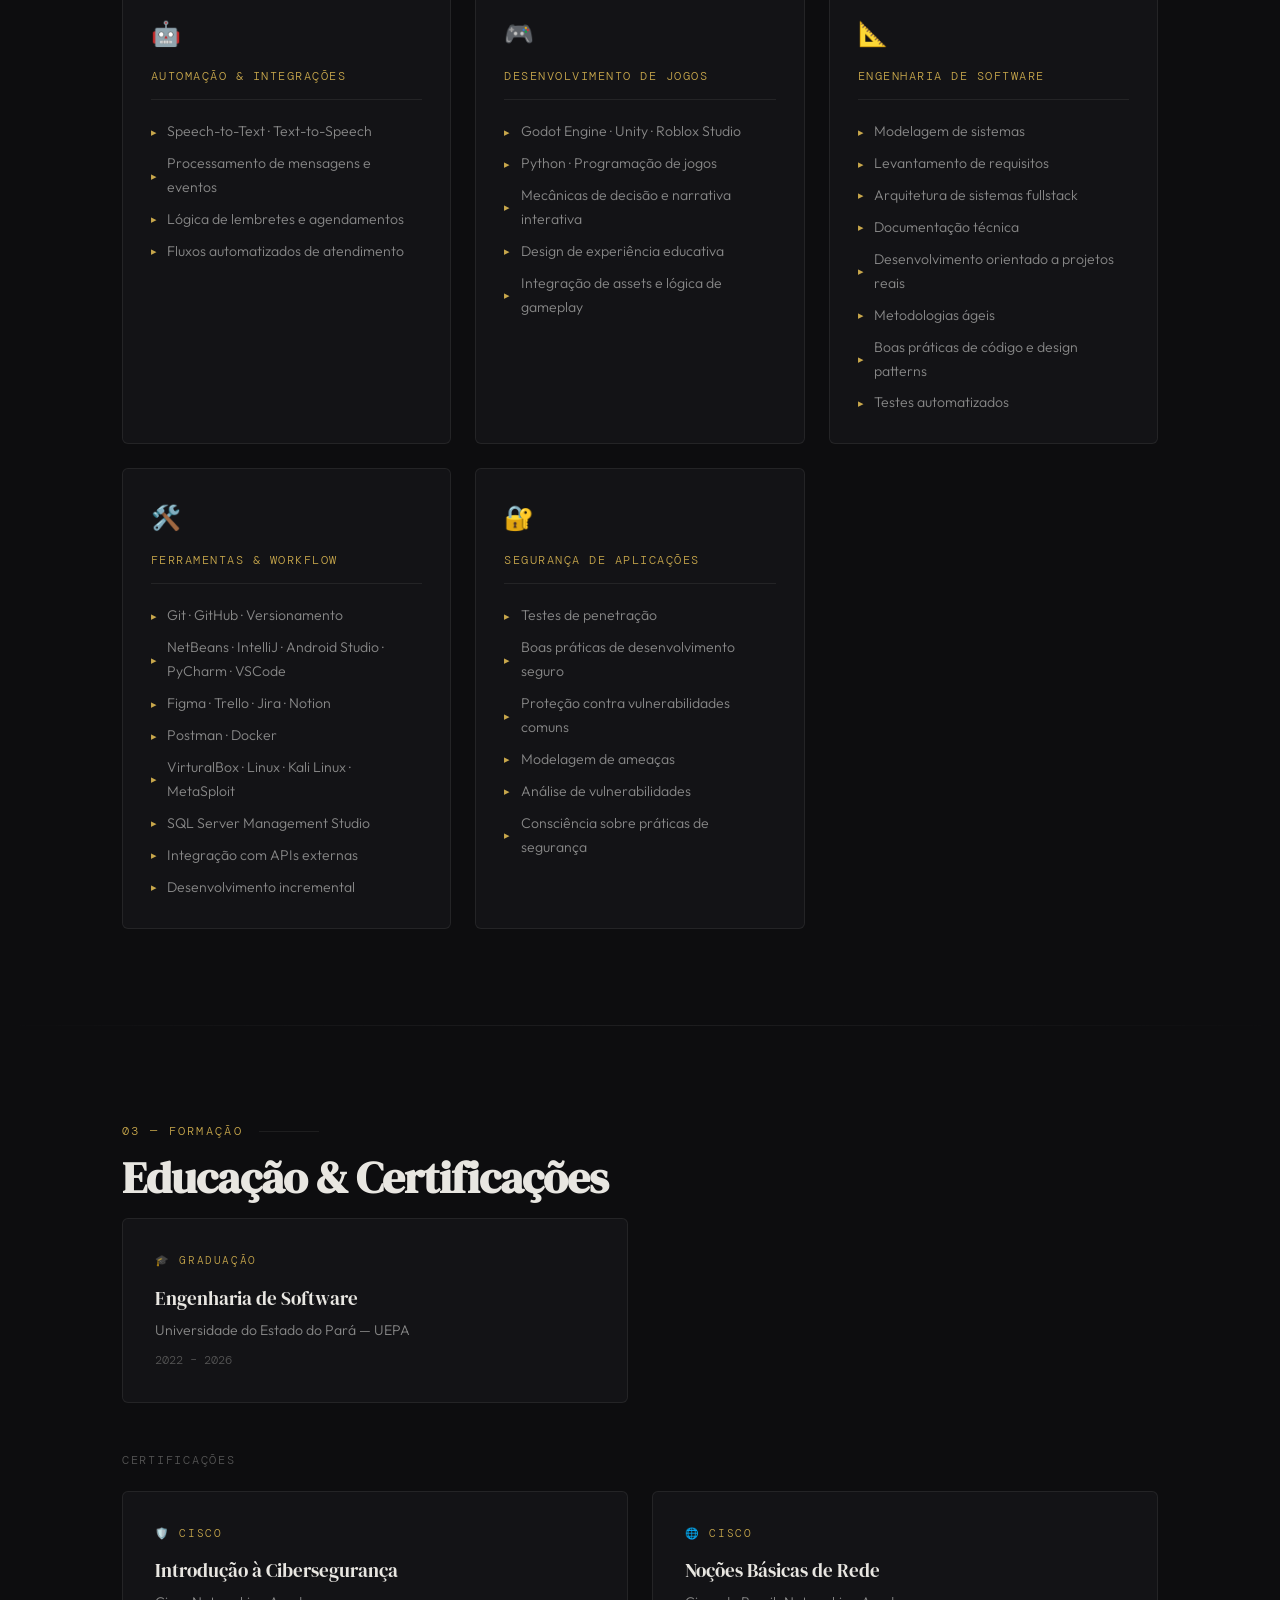
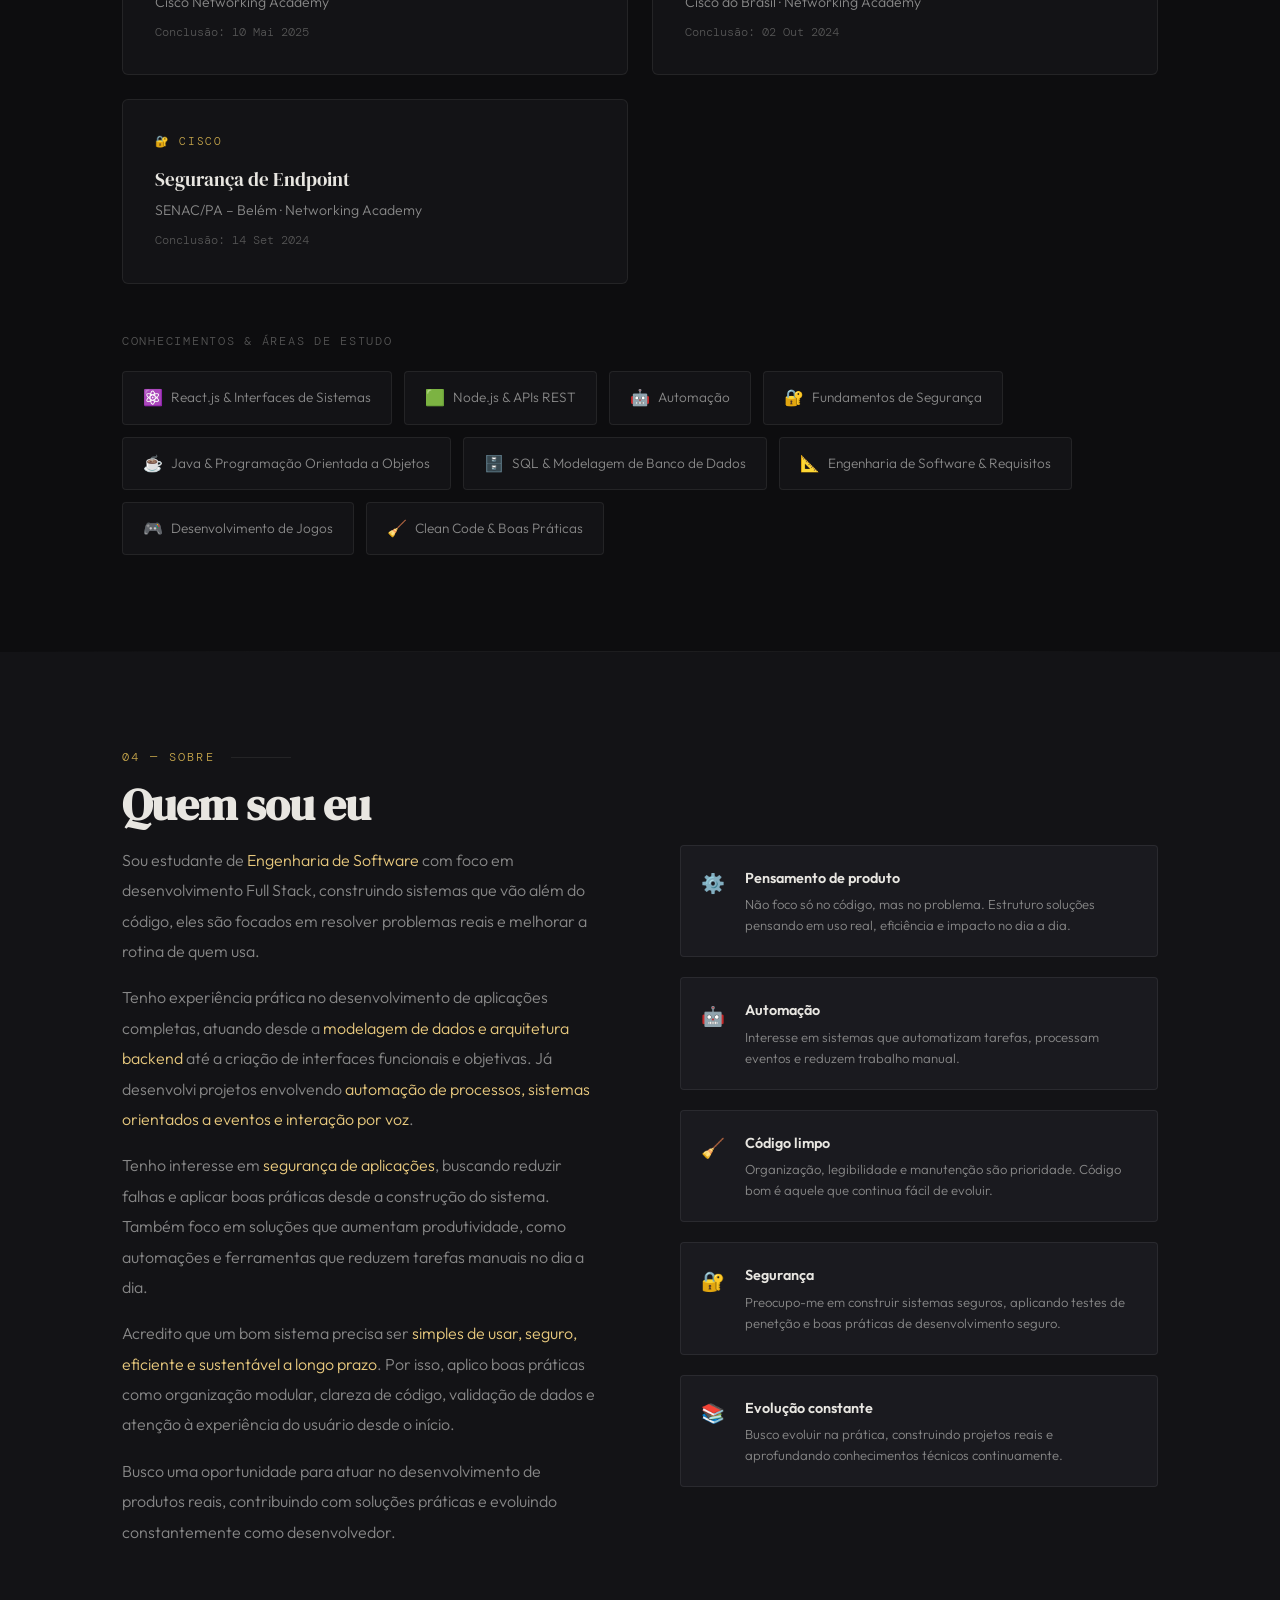
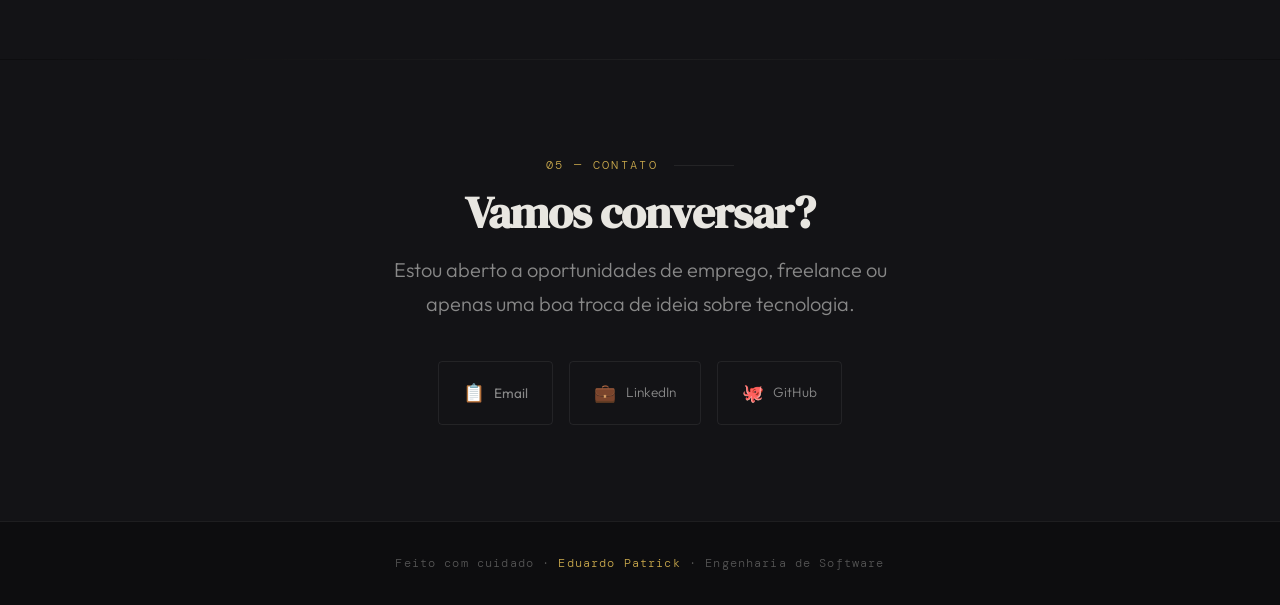
==== commit f47728df: "Remoção do projeto de crud" ====
--- a/index.html
+++ b/index.html
@@ -230,57 +230,10 @@
       </div>
     </div>
 
-        <!-- Projeto 04: Sistema de Cadastro com Banco de Dados -->
+    <!-- Projeto 04: Jogo Tetris em Python -->
     <div class="project-card fade-in">
       <div class="project-main">
         <div class="project-number">Projeto 04</div>
-        <h3 class="project-title">Sistema de Cadastro com Persistência em Banco de Dados</h3>
-        <p class="project-role">Backend · POO · Projeto Acadêmico</p>
-
-        <div class="project-block">
-          <div class="project-block-label">O Problema</div>
-          <p>
-            Aplicações simples frequentemente não possuem persistência de dados estruturada, dificultando o armazenamento, recuperação e manutenção das informações de forma consistente e segura.
-          </p>
-        </div>
-
-        <div class="project-block">
-          <div class="project-block-label">A Solução</div>
-          <p>
-            Desenvolvimento de um sistema de cadastro com operações CRUD integradas a banco de dados relacional, permitindo inserção, edição, consulta e exclusão de registros por meio de uma interface gráfica conectada ao backend.
-          </p>
-        </div>
-
-        <div class="project-block">
-          <div class="project-block-label">Meu papel</div>
-          <p>
-            Implementação utilizando conceitos de Programação Orientada a Objetos, modelagem das entidades, integração com banco SQL Server, criação das operações CRUD e estruturação da comunicação entre interface e banco de dados.
-          </p>
-        </div>
-      </div>
-
-      <div class="project-side">
-        <div class="tech-stack">
-          <div class="tech-label">Tecnologias</div>
-          <div class="tech-tags">
-            <span class="tech-tag">Java</span>
-            <span class="tech-tag">POO</span>
-            <span class="tech-tag">SQL Server</span>
-            <span class="tech-tag">TSQL</span>
-            <span class="tech-tag">NetBeans</span>
-          </div>
-        </div>
-
-        <div class="project-highlight">
-          <strong>📊 Conceitos aplicados:</strong> Persistência de dados, modelagem relacional, encapsulamento, separação de responsabilidades e operações CRUD completas.
-        </div>
-      </div>
-    </div>
-
-    <!-- Projeto 05: Jogo Tetris em Python -->
-    <div class="project-card fade-in">
-      <div class="project-main">
-        <div class="project-number">Projeto 05</div>
         <h3 class="project-title">Jogo Tetris desenvolvido em Python</h3>
         <p class="project-role">Game Dev · Lógica · Projeto Independente</p>
 
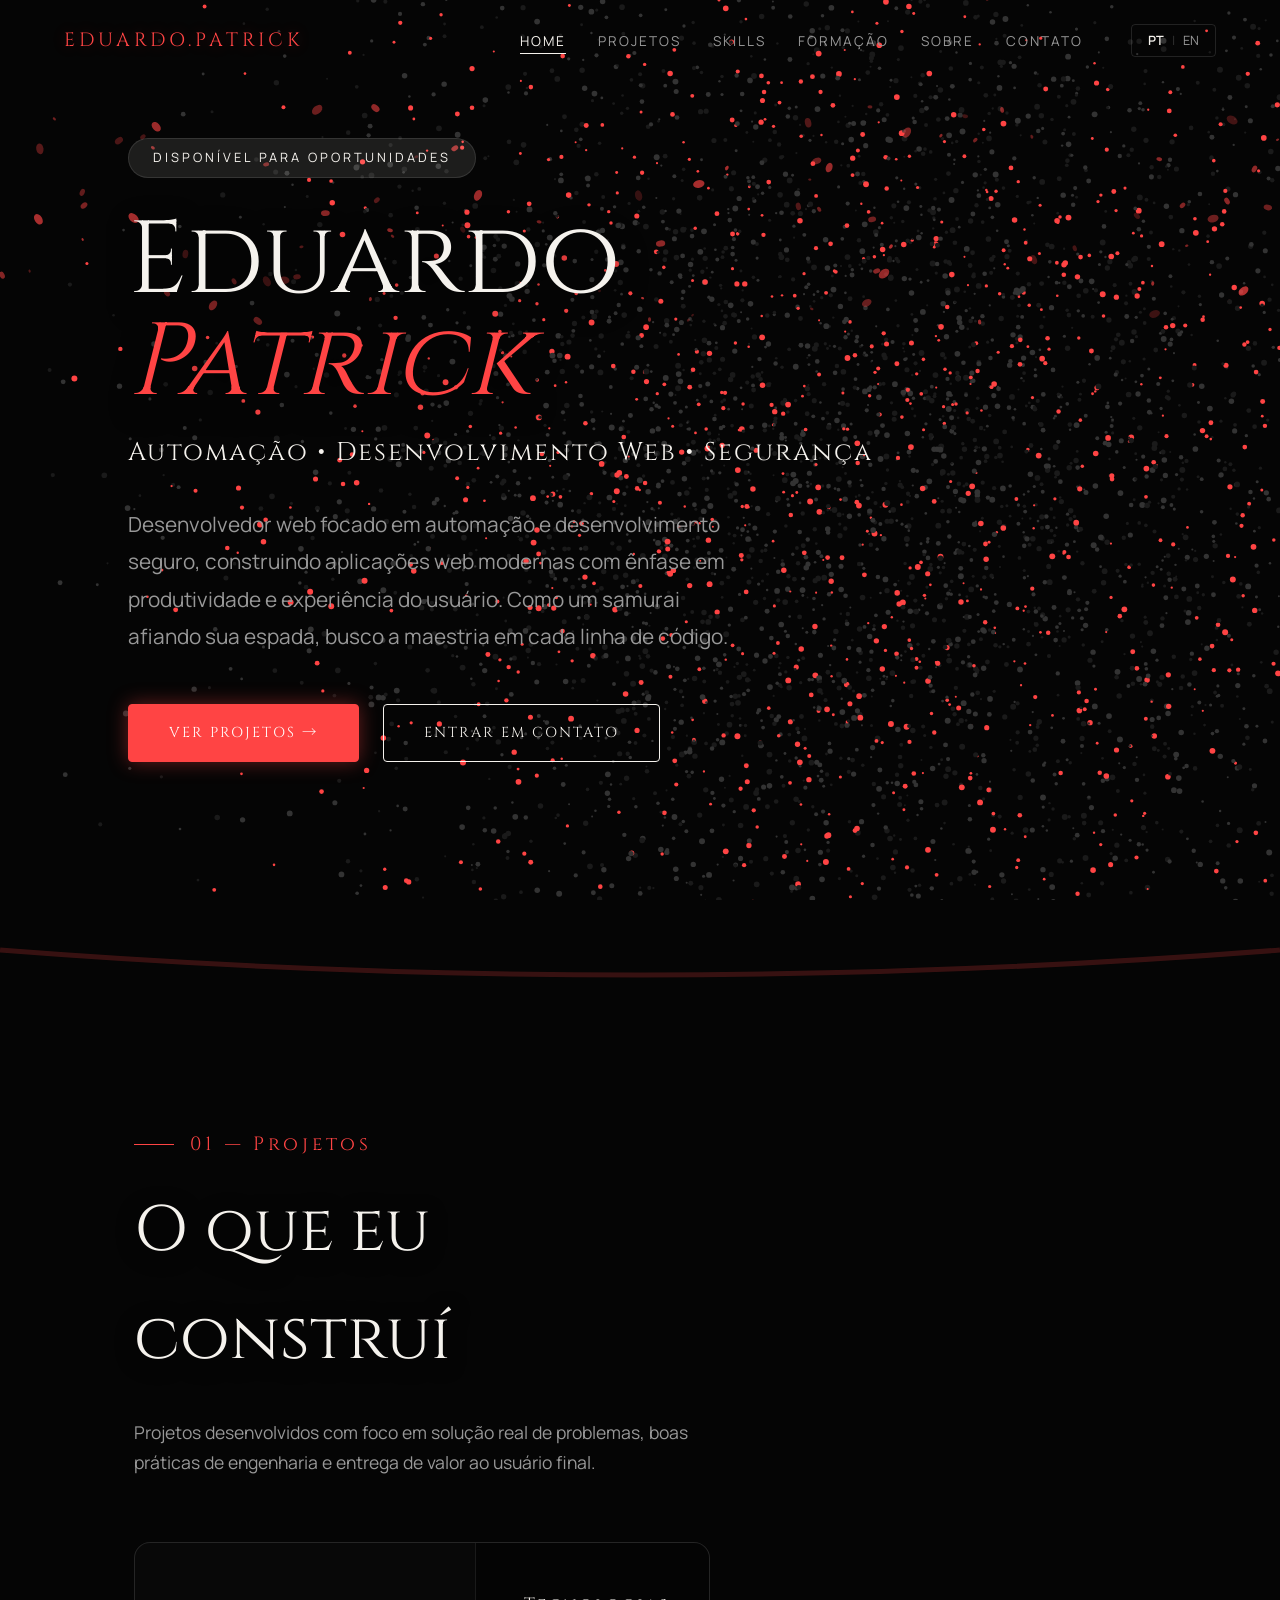
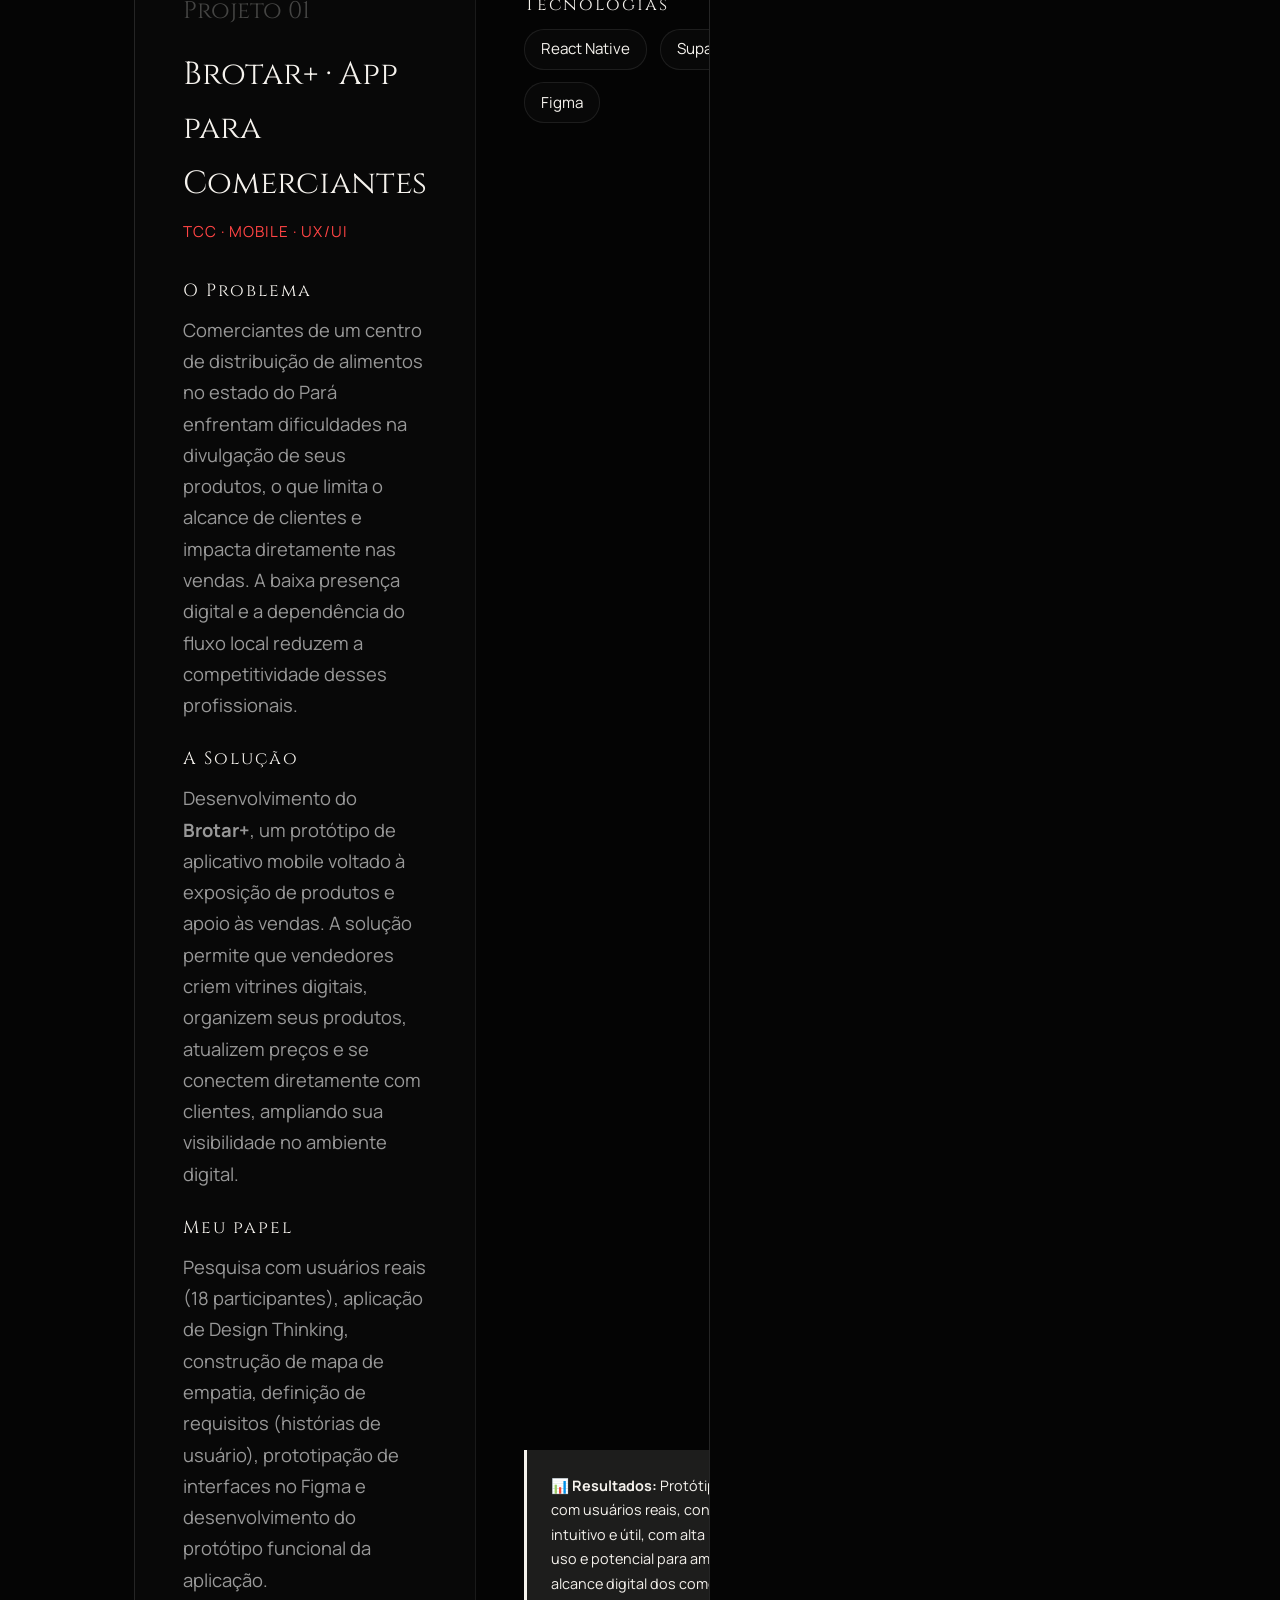
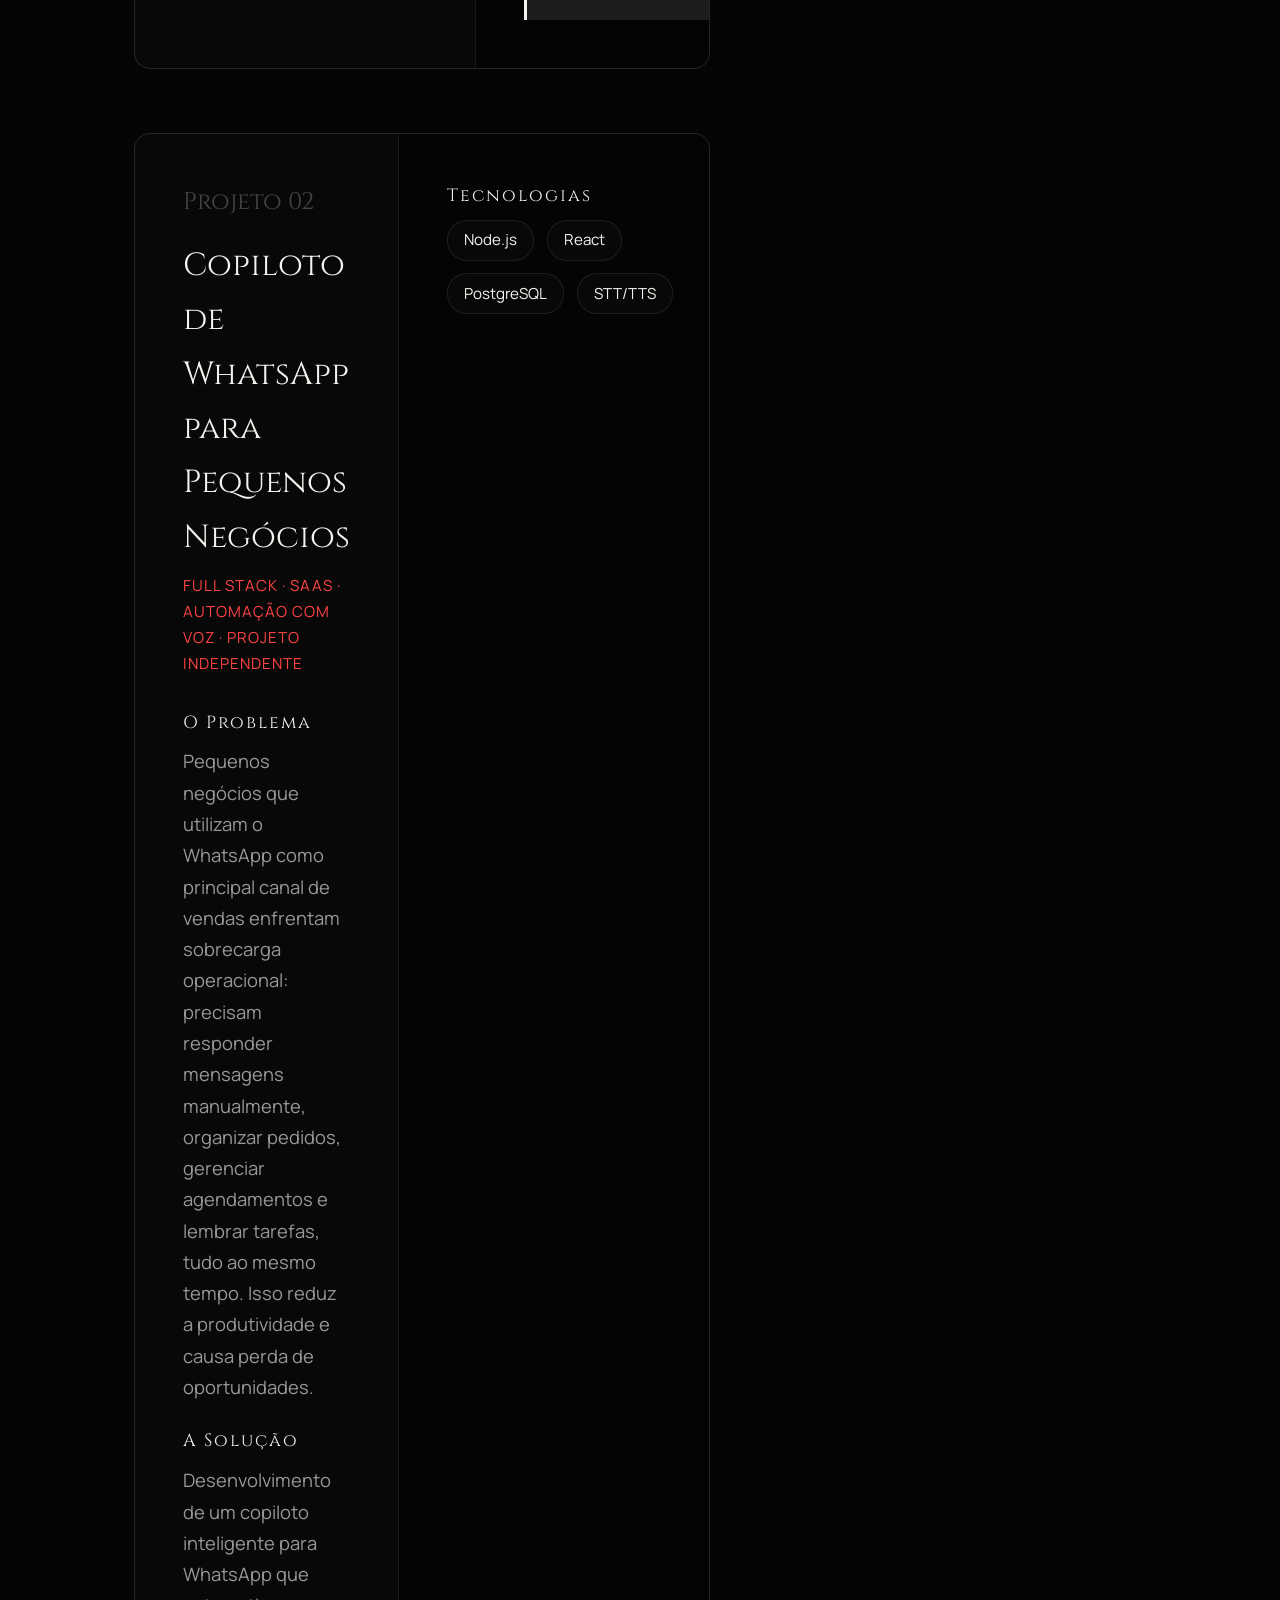
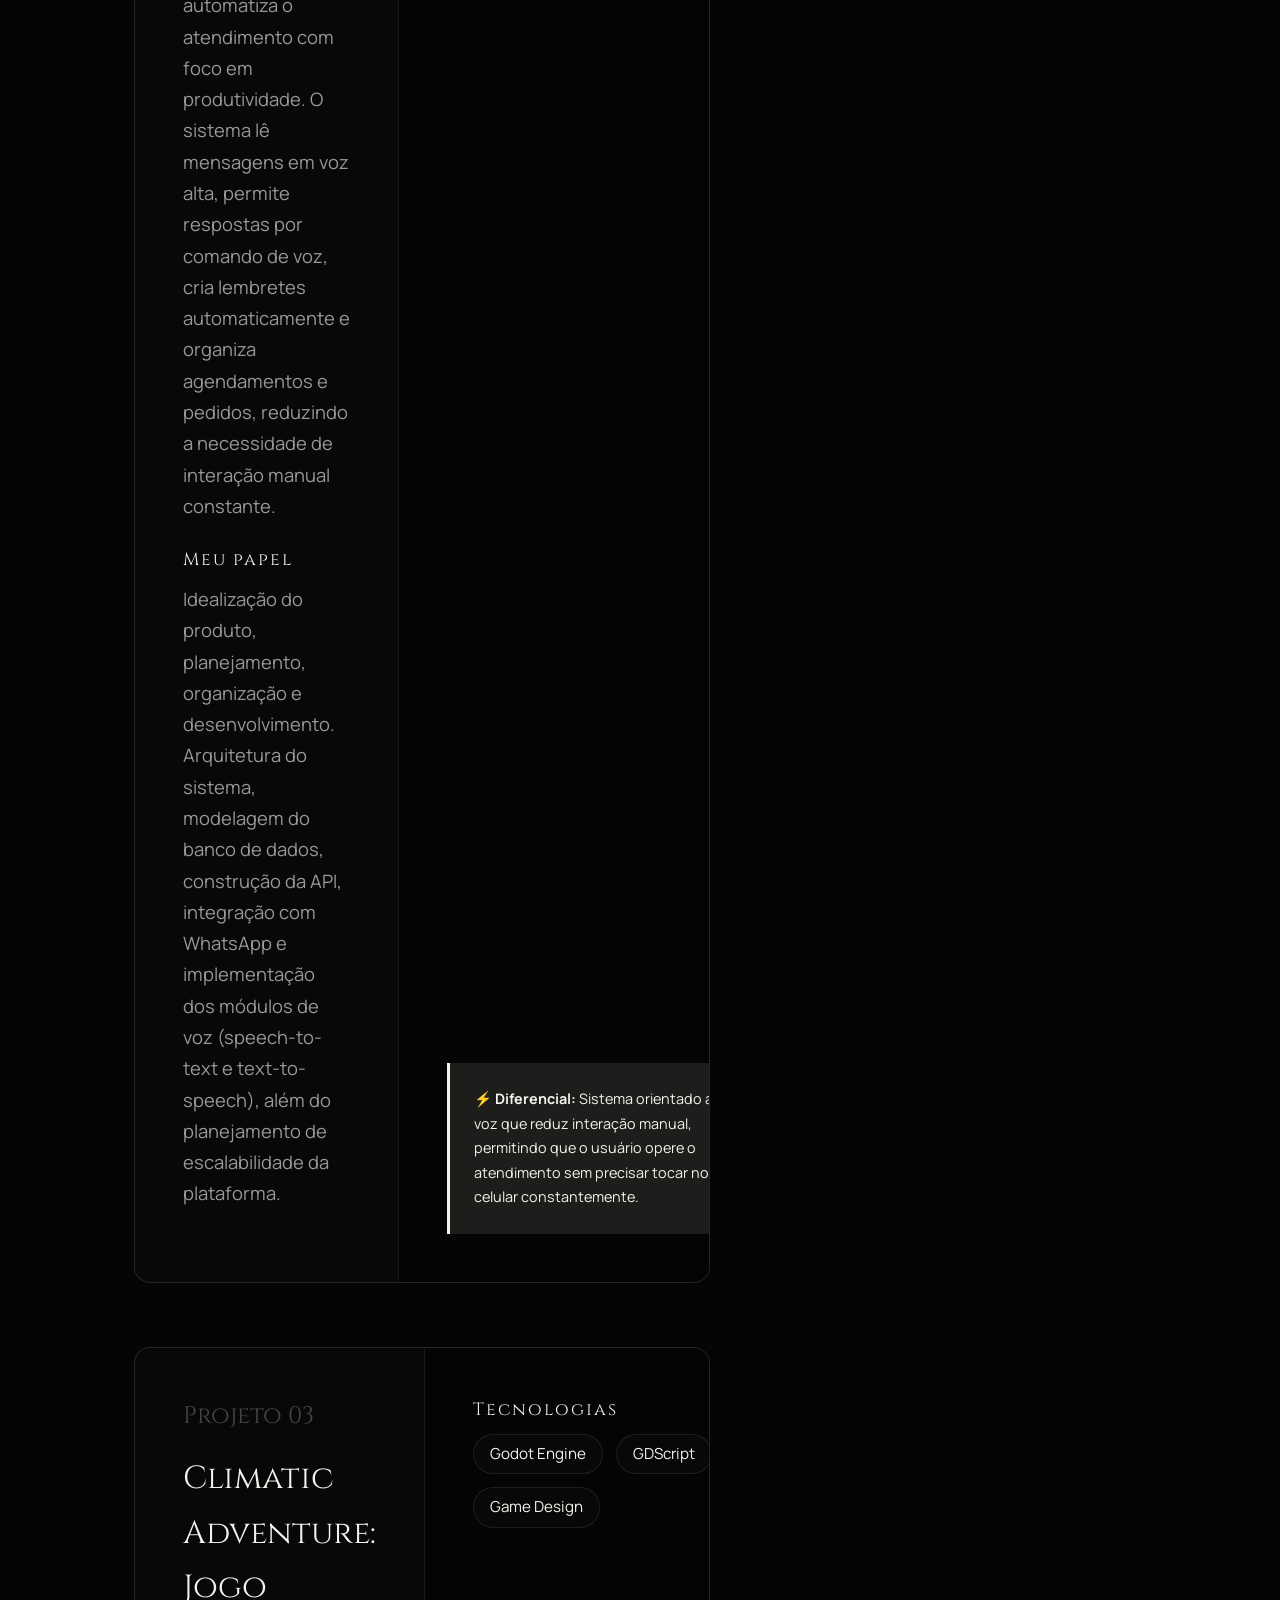
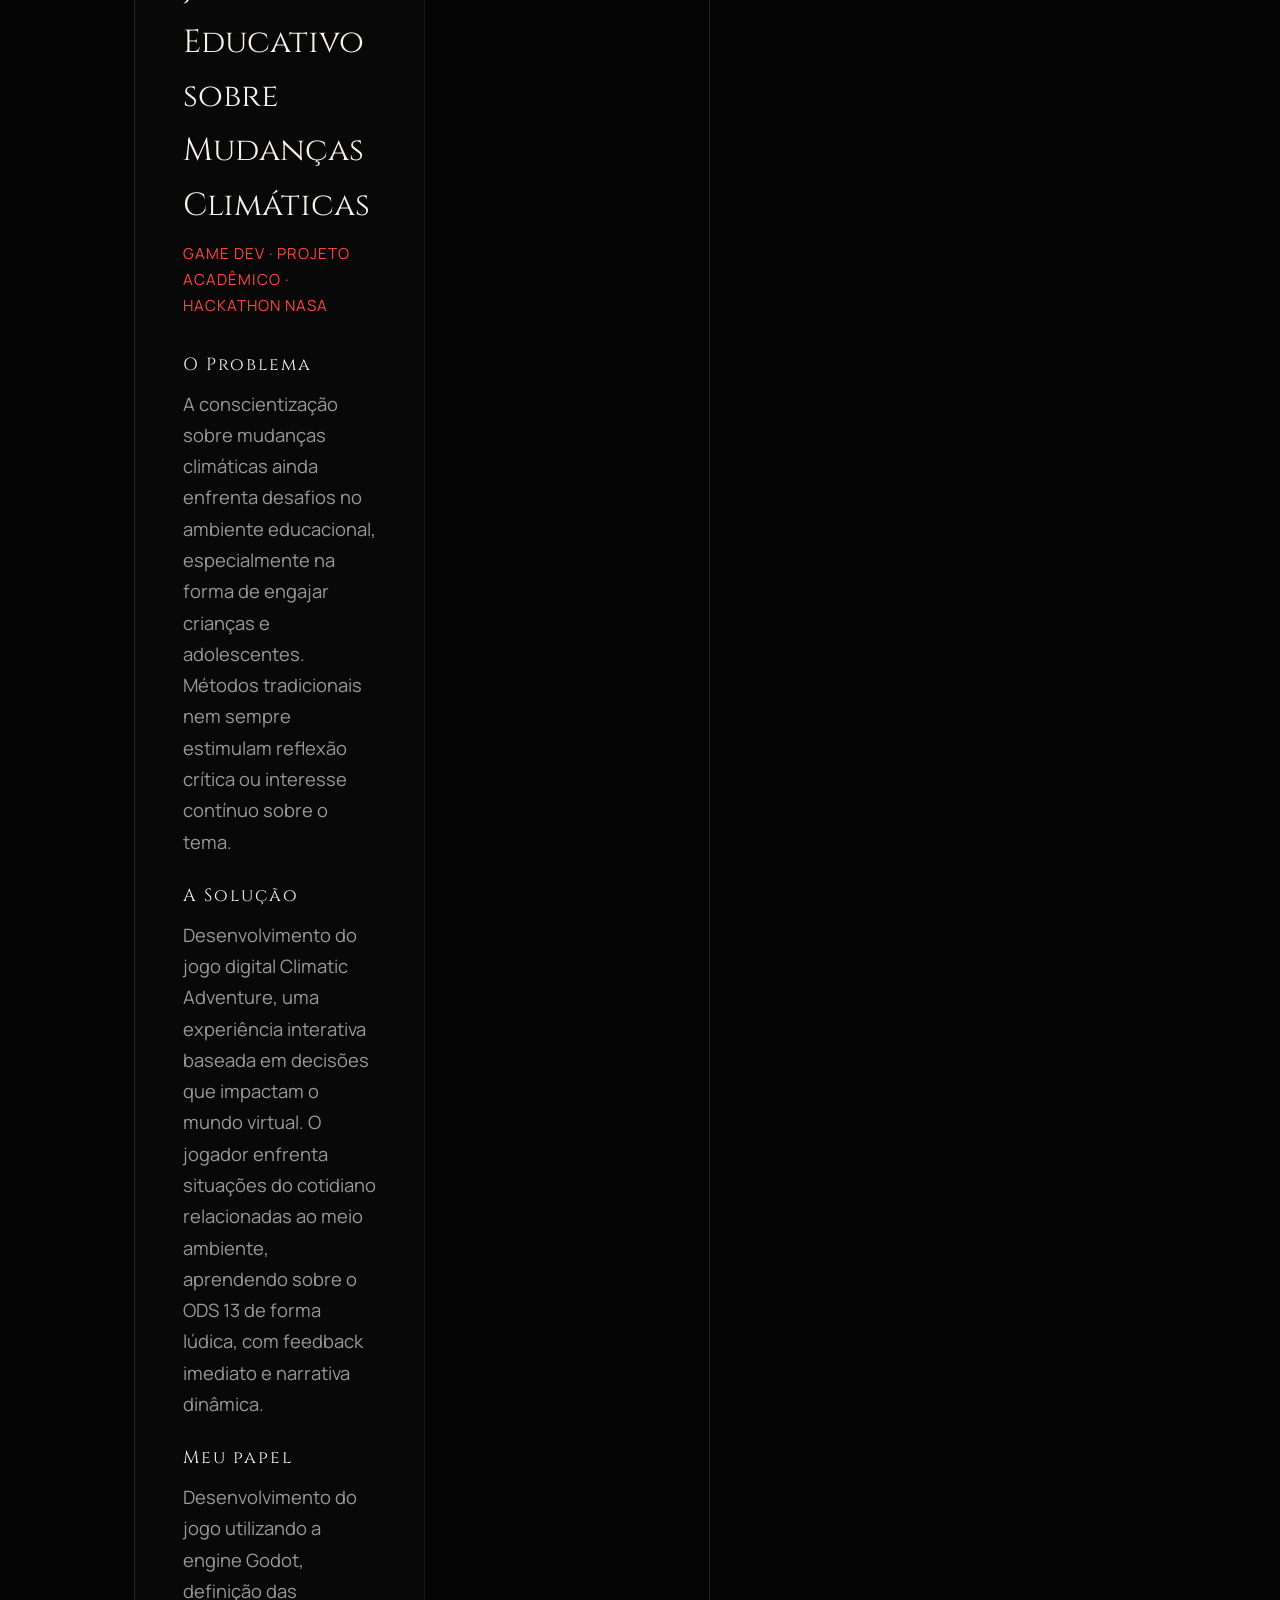
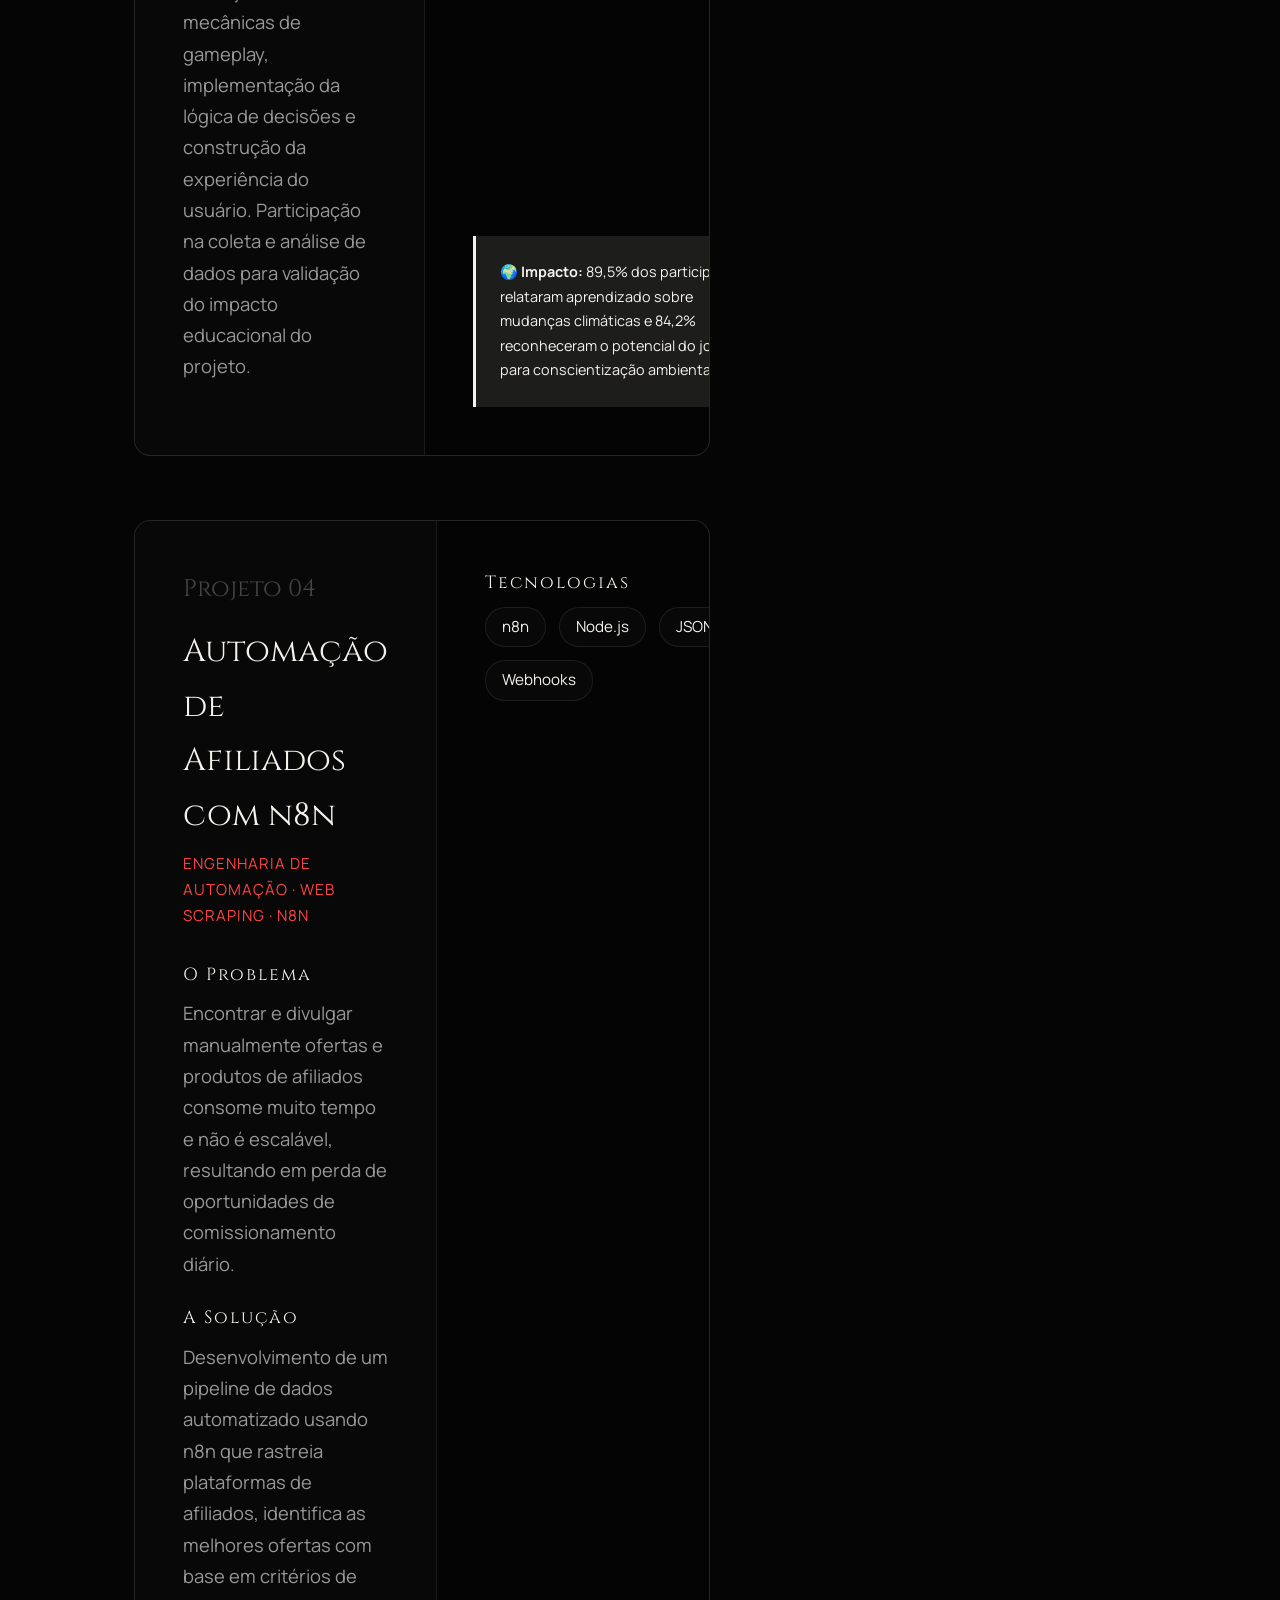
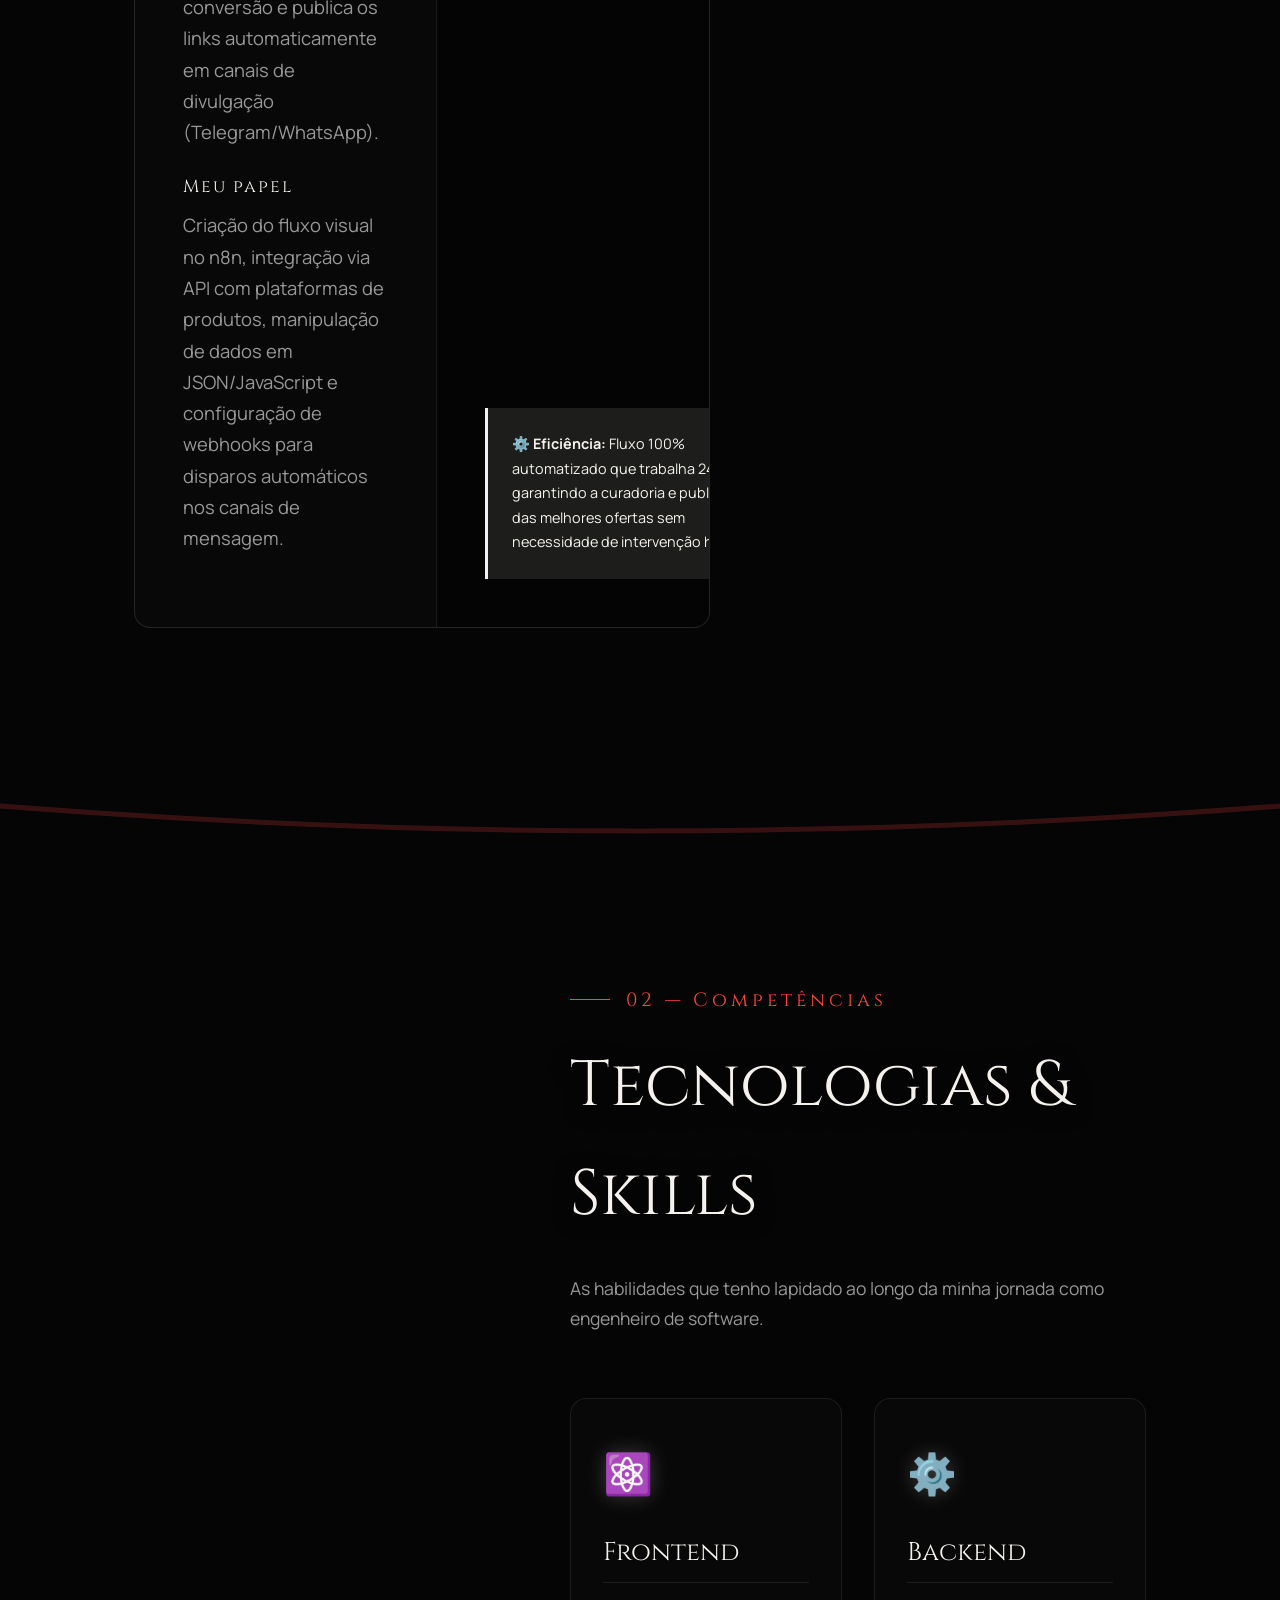
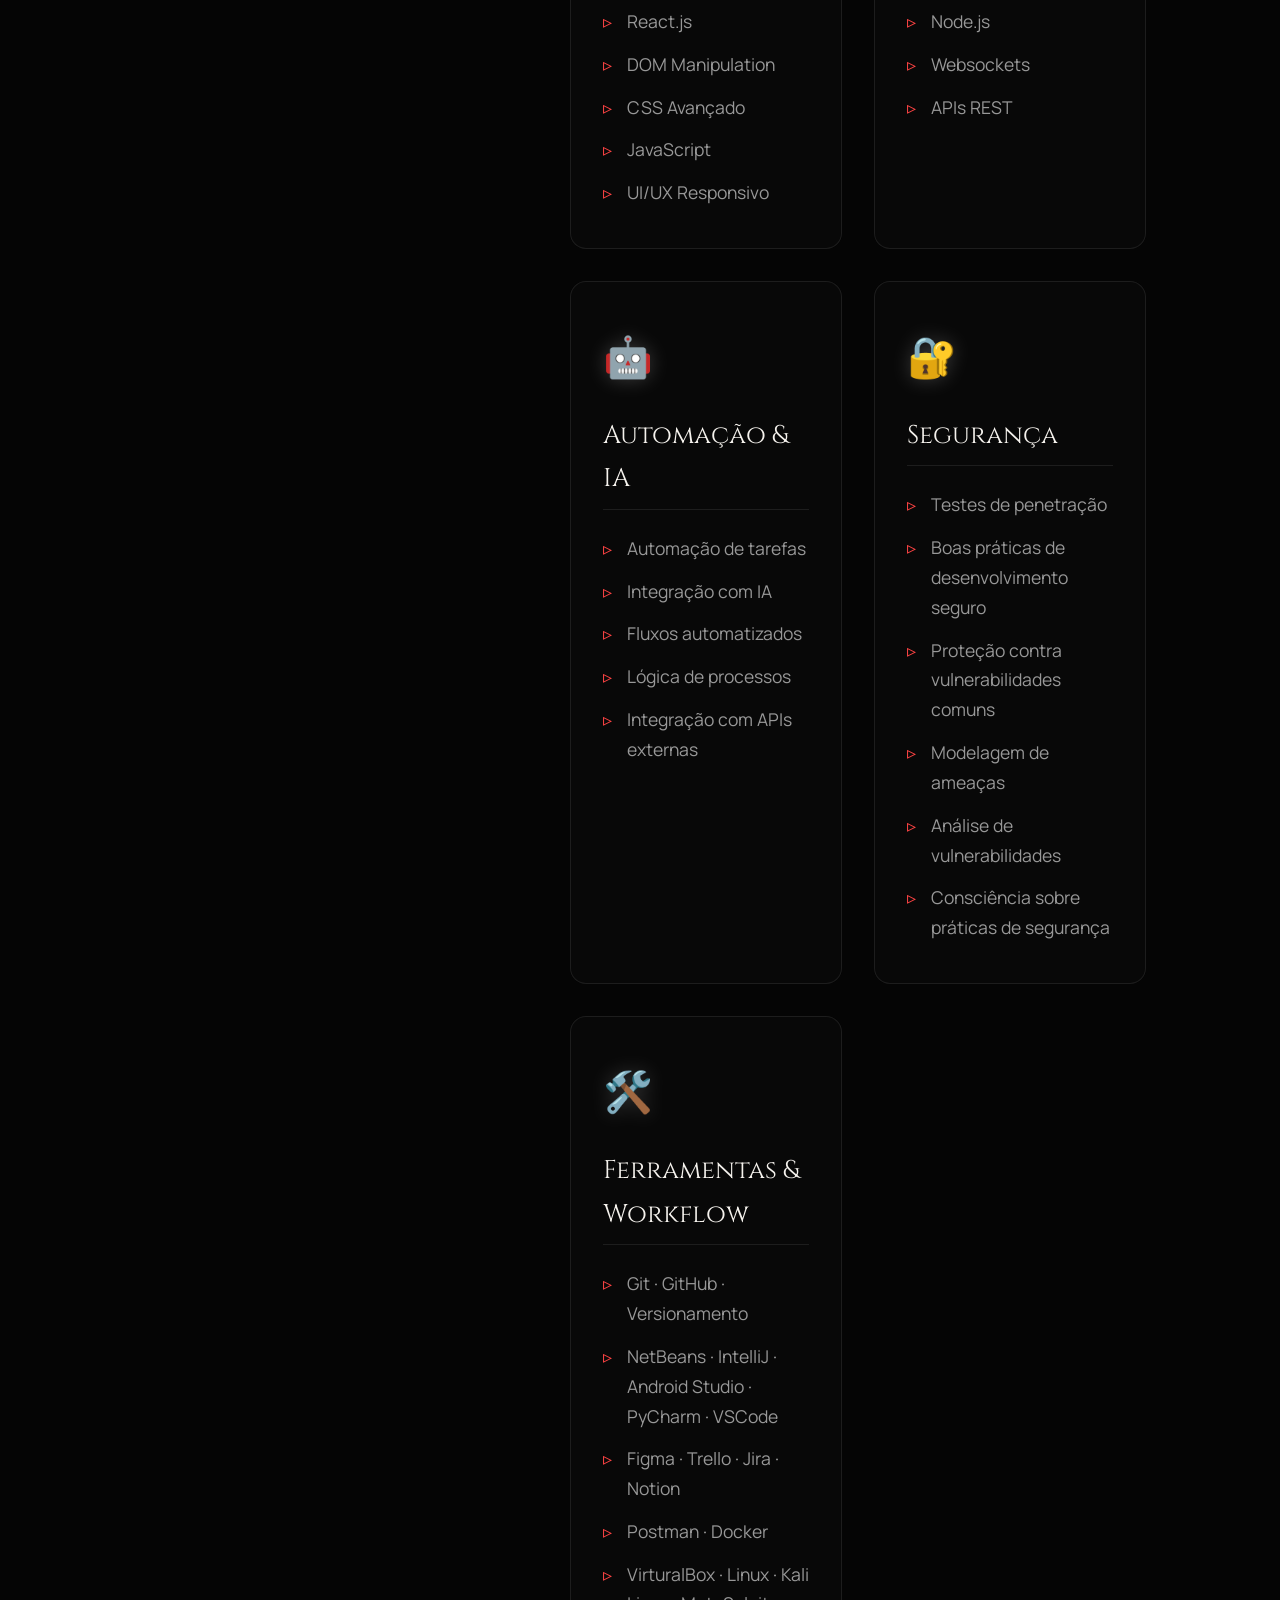
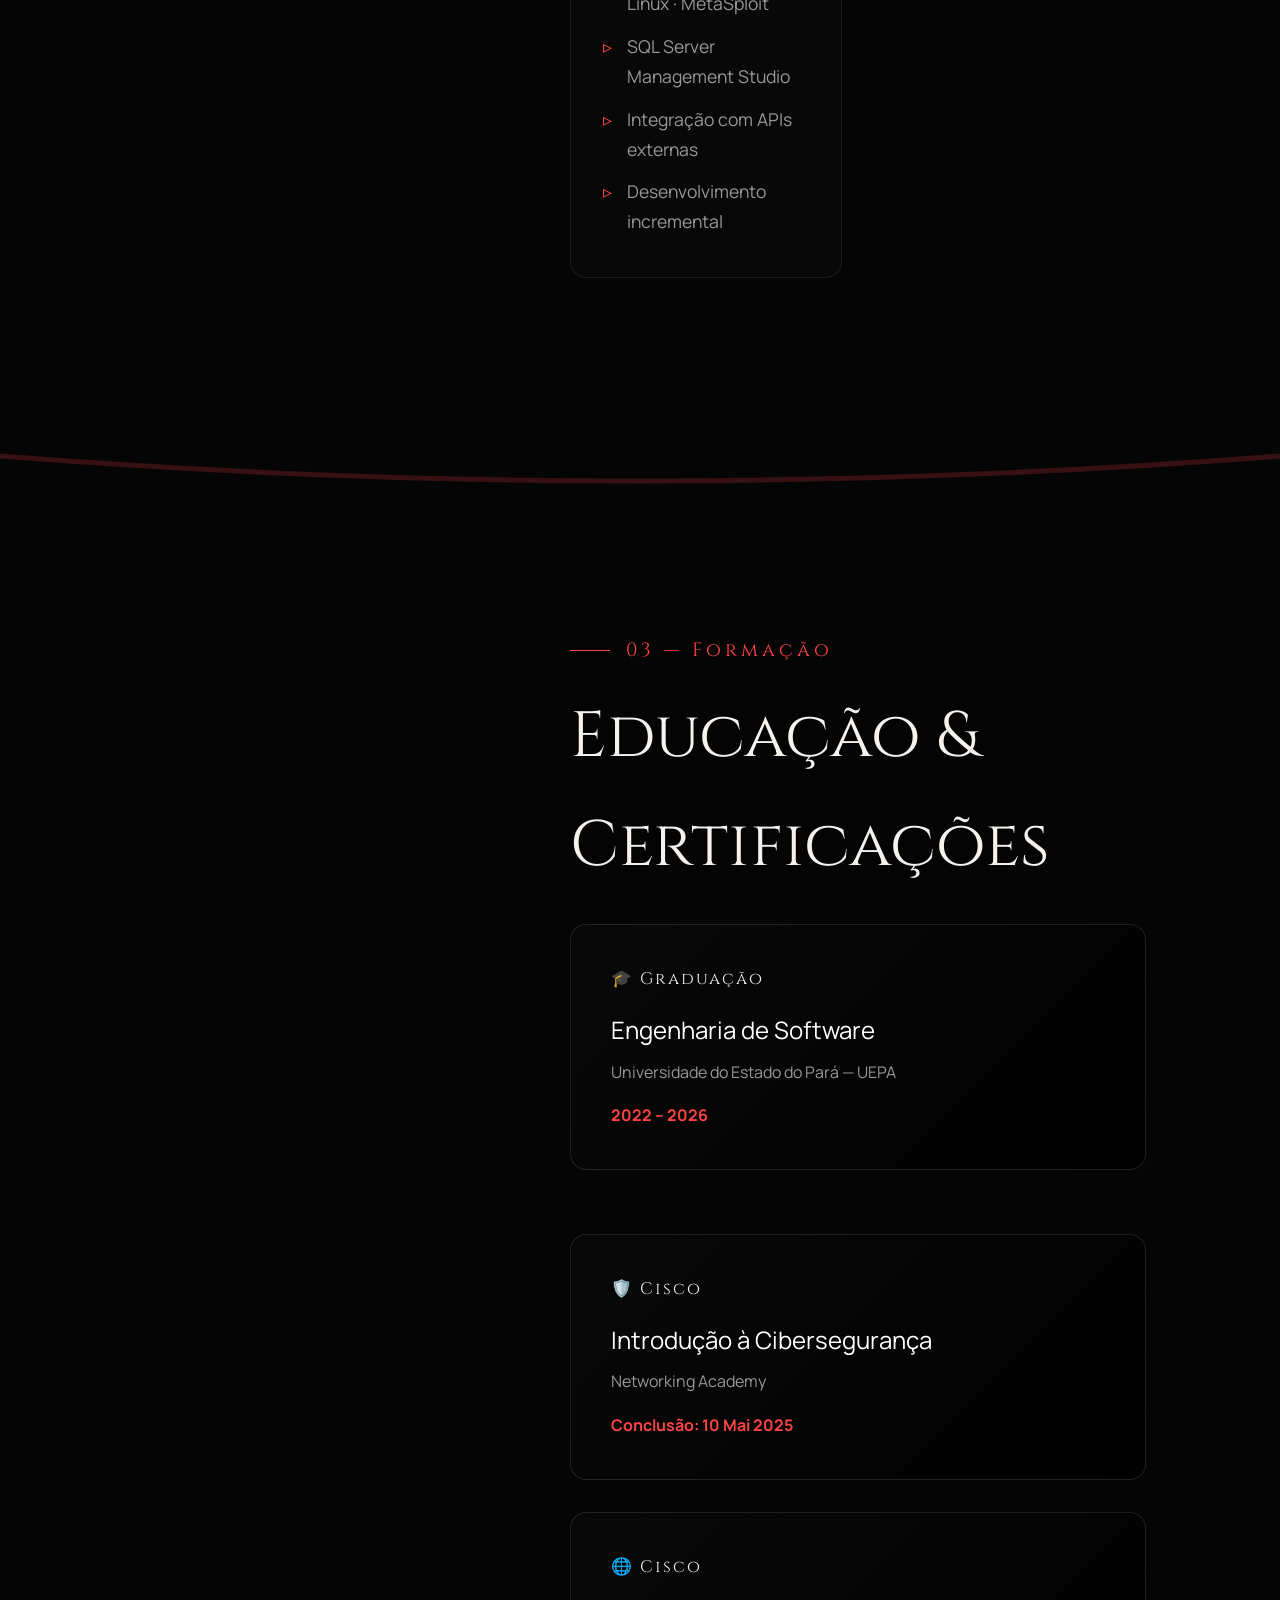
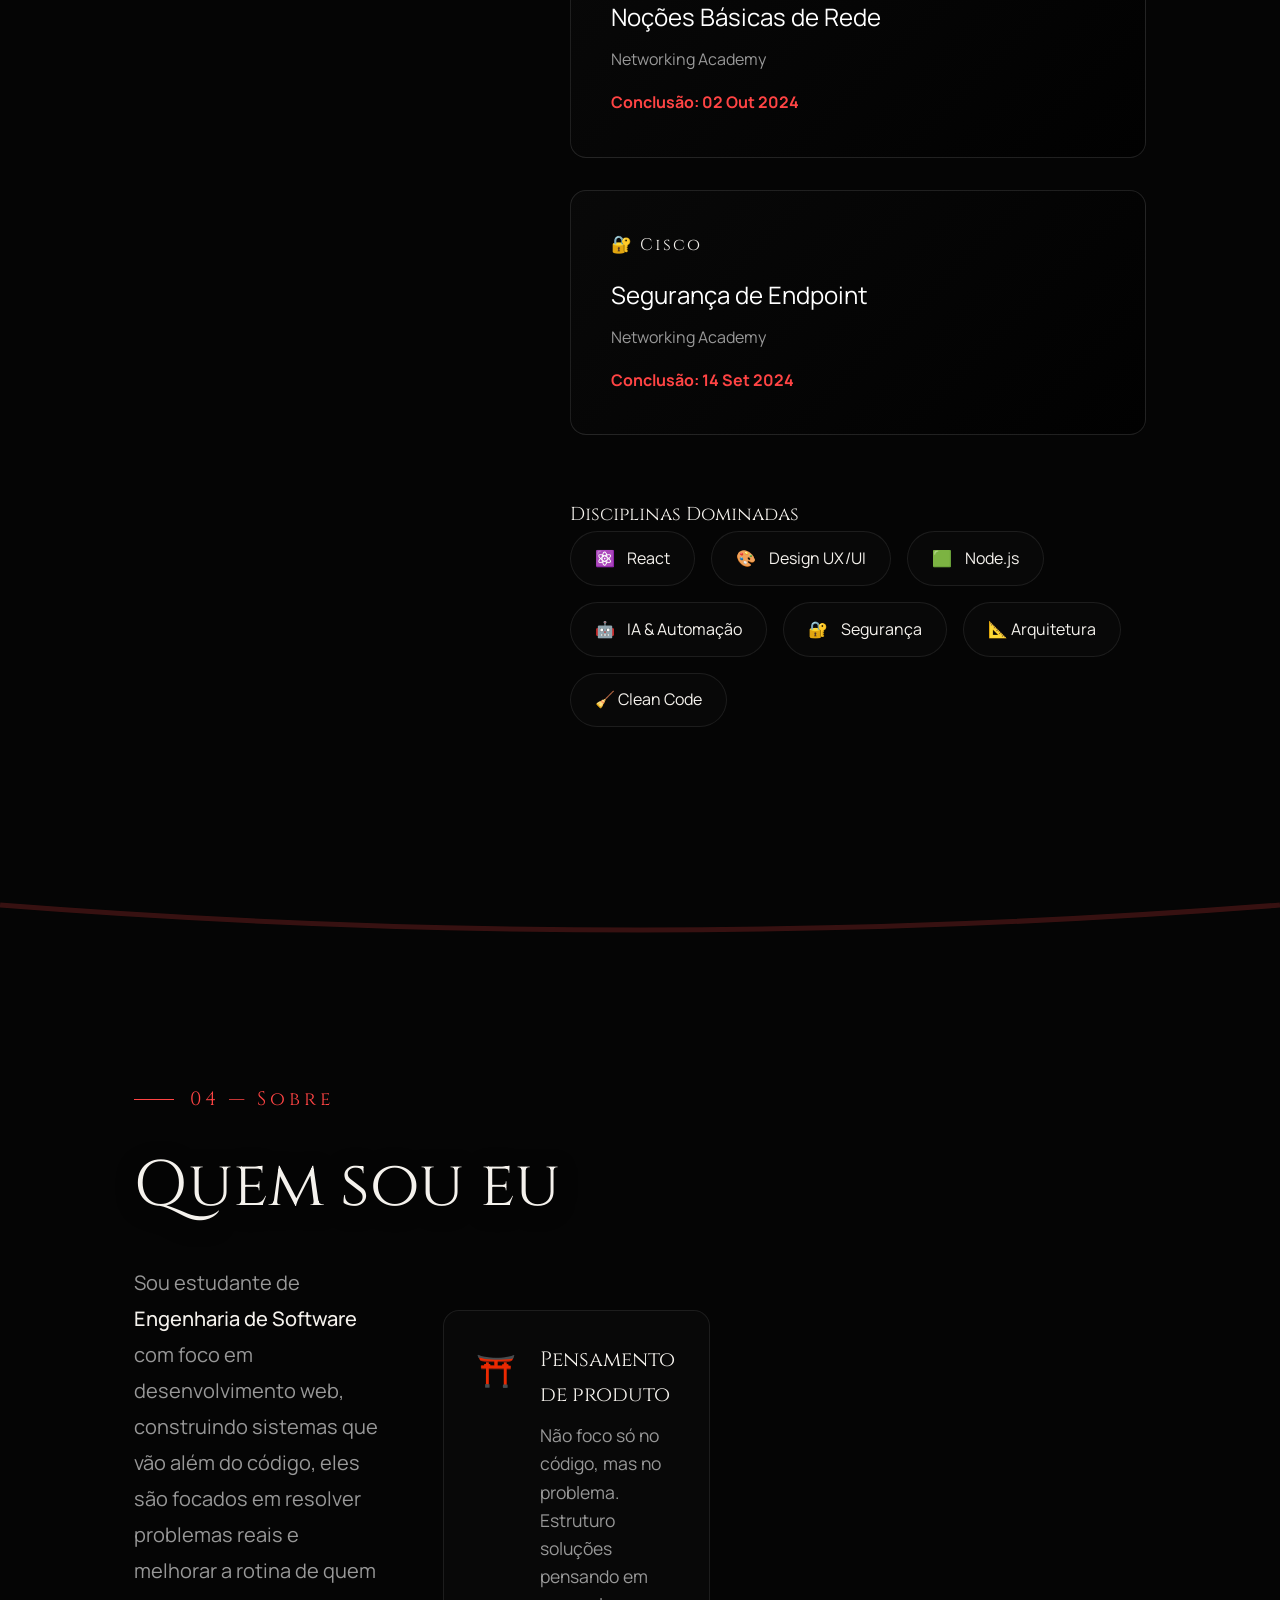
==== commit 55e46aed: "feat: Novo modelo de portifólio." ====
--- a/index.html
+++ b/index.html
@@ -3,517 +3,395 @@
 <head>
 <meta charset="UTF-8">
 <meta name="viewport" content="width=device-width, initial-scale=1.0">
-<title>Eduardo - Developer</title>
+<title>Eduardo Patrick — Web Developer | Samurai Edition</title>
 <link rel="preconnect" href="https://fonts.googleapis.com">
-<link href="https://fonts.googleapis.com/css2?family=DM+Serif+Display:ital@0;1&family=DM+Mono:wght@400;500&family=Outfit:wght@300;400;500;600&display=swap" rel="stylesheet">
+<link href="https://fonts.googleapis.com/css2?family=Cinzel:wght@400;600;700&family=Noto+Serif+JP:wght@200;300;400;600;700&family=Manrope:wght@300;400;500&display=swap" rel="stylesheet">
 <link rel="stylesheet" href="styles.css">
 </head>
 <body>
 
-<!-- NAV -->
-<nav>
-  <a href="#hero" class="nav-logo">EDUARDO.PATRICK</a>
-  <ul class="nav-links">
-    <li><a href="#projects">Projetos</a></li>
-    <li><a href="#skills">Skills</a></li>
-    <li><a href="#education">Formação</a></li>
-    <li><a href="#about">Sobre</a></li>
-    <li><a href="#contact">Contato</a></li>
-  </ul>
+  <!-- ATMOSPHERE (Morph & Sakura Canvas) -->
+  <canvas id="morphCanvas" class="morph-canvas" aria-hidden="true"></canvas>
+  <canvas id="sakuraCanvas" class="sakura-canvas" aria-hidden="true"></canvas>
+
+
+<!-- ═══════════════════ NAV ═══════════════════ -->
+<nav id="site-nav">
+  <a href="#hero" class="nav-logo">
+    <span class="logo-text">EDUARDO.PATRICK</span>
+  </a>
+  <div class="nav-right">
+    <ul class="nav-links">
+      <li><a href="#hero"      data-i18n="nav.home">Home</a></li>
+      <li><a href="#projects"  data-i18n="nav.projects">Projetos</a></li>
+      <li><a href="#skills"    data-i18n="nav.skills">Skills</a></li>
+      <li><a href="#education" data-i18n="nav.education">Formação</a></li>
+      <li><a href="#about"     data-i18n="nav.about">Sobre</a></li>
+      <li><a href="#contact"   data-i18n="nav.contact">Contato</a></li>
+    </ul>
+    <button class="lang-toggle" id="langToggle" type="button" aria-label="Toggle language">
+      <span class="lang-opt" data-i18n="lang.pt">PT</span>
+      <span class="lang-sep">|</span>
+      <span class="lang-opt" data-i18n="lang.en">EN</span>
+    </button>
+  </div>
+  <button class="nav-toggle" id="navToggle" type="button" aria-label="Menu">☰</button>
+  
+  <div class="nav-mobile" id="navMobile" hidden>
+    <a href="#hero"      data-i18n="nav.home">Home</a>
+    <a href="#projects"  data-i18n="nav.projects">Projetos</a>
+    <a href="#skills"    data-i18n="nav.skills">Skills</a>
+    <a href="#education" data-i18n="nav.education">Formação</a>
+    <a href="#about"     data-i18n="nav.about">Sobre</a>
+    <a href="#contact"   data-i18n="nav.contact">Contato</a>
+    <button class="lang-toggle" id="langToggleMobile" type="button">
+      <span class="lang-opt" data-i18n="lang.pt">PT</span>
+      <span class="lang-sep">|</span>
+      <span class="lang-opt" data-i18n="lang.en">EN</span>
+    </button>
+  </div>
 </nav>
 
-<!-- HERO -->
+<!-- ═══════════════════ HERO ═══════════════════ -->
 <section id="hero">
-  <div class="hero-glow"></div>
-  <div class="hero-grid">
-    <div class="hero-content fade-in">
-      <div class="hero-badge">Disponível para oportunidades</div>
-      <h1 class="hero-name">Eduardo<br><span>Patrick</span></h1>
-      <p class="hero-title">Desenvolvedor Full Stack · Engenheiro de Software</p>
-      <p class="hero-desc">
-        Desenvolvedor com formação em Engenharia de Software, especializado em construção de sistemas web modernos, APIs robustas e experiências de usuário centradas no que realmente importa.
-      </p>
-      <div class="hero-cta">
-        <a href="#projects" class="btn-primary">Ver Projetos →</a>
-        <a href="#contact" class="btn-ghost">Entrar em contato</a>
-      </div>
-    </div>
-
-    <div class="hero-visual fade-in">
-      <div class="hero-card">
-        <div class="code-lines">
-          <div class="code-dim">// dev.profile.js</div>
-          <br>
-          <div><span class="code-key">const</span> <span class="code-gold">dev</span> = {</div>
-          <div>&nbsp;&nbsp;<span class="code-key">nome</span>: <span class="code-str">"Eduardo Patrick"</span>,</div>
-          <div>&nbsp;&nbsp;<span class="code-key">role</span>: <span class="code-str">"Full Stack Developer"</span>,</div>
-          <div>&nbsp;&nbsp;<span class="code-key">foco</span>: <span class="code-str">"Web Development and mobile apps"</span>,</div>
-          <div>&nbsp;&nbsp;<span class="code-key">principaisTecnologias</span>: [<span class="code-str">"JavaScript"</span>, <span class="code-str">"React"</span>, <span class="code-str">"Node.js"</span>, <span class="code-str">"Python"</span>],</div>
-          <div>&nbsp;&nbsp;<span class="code-key">diferencial</span>: <span class="code-str">"Desenvolvimento de projetos reais com foco em solução de problemas"</span>,</div>
-          <div>&nbsp;&nbsp;<span class="code-key">status</span>: <span class="code-gold">"Disponível para oportunidades"</span>,</div>
-          <div>};</div>
-        </div>
-        <div class="hero-stats">
-          <div class="stat">
-            <span class="stat-n">5+</span>
-            <div class="stat-l">Anos de estudo</div>
-          </div>
-          <div class="stat">
-            <span class="stat-n">5+</span>
-            <div class="stat-l">Tecnologias</div>
-          </div>
-          <div class="stat">
-            <span class="stat-n">3</span>
-            <div class="stat-l">Projetos reais</div>
-          </div>
-          <div class="stat">
-            <span class="stat-n">∞</span>
-            <div class="stat-l">Curiosidade</div>
-          </div>
-        </div>
-      </div>
+  
+  <div class="hero-content fade-in">
+    <div class="hero-badge" data-i18n="hero.badge">Disponível para oportunidades</div>
+    <h1 class="hero-name">Eduardo<br><span>Patrick</span></h1>
+    <h2 class="hero-title" data-i18n="hero.title">Automação · Desenvolvimento Web · Segurança</h2>
+    <p class="hero-desc" data-i18n="hero.desc">
+      Desenvolvedor web focado em automação e desenvolvimento seguro, construindo aplicações web modernas com ênfase em produtividade e experiência do usuário. Como um samurai afiando sua espada, busco a maestria em cada linha de código.
+    </p>
+    <div class="hero-cta">
+      <a href="#projects" class="btn-primary" data-i18n="hero.ctaProjects">Ver Projetos</a>
+      <a href="#contact"  class="btn-ghost"   data-i18n="hero.ctaContact">Entrar em contato</a>
     </div>
   </div>
 </section>
 
 <div class="section-divider"></div>
 
-<!-- PROJECTS -->
+<!-- ═══════════════════ PROJECTS ═══════════════════ -->
 <section id="projects">
+  
   <div class="section-inner">
-    <div class="section-label">01 — Projetos</div>
-    <h2 class="section-title">O que eu construí</h2>
-    <p class="section-subtitle">Projetos desenvolvidos com foco em solução real de problemas, boas práticas de engenharia e entrega de valor ao usuário final.</p>
+    <div class="section-label fade-in"><span data-i18n="projects.label">01 — Projetos</span></div>
+    <h2 class="section-title fade-in" data-i18n="projects.title">O que eu construí</h2>
+    <p class="section-subtitle fade-in" data-i18n="projects.subtitle">Projetos desenvolvidos com foco em solução real de problemas, boas práticas de engenharia e entrega de valor ao usuário final.</p>
 
     <div class="projects-grid">
-
-    <!-- Projeto 1: TCC / Brotar+ -->
-    <div class="project-card fade-in">
-      <div class="project-main">
-        <div class="project-number">Projeto 01</div>
-        <h3 class="project-title">Brotar+ · Aplicativo para Comerciantes Hortifrutigranjeiros</h3>
-        <p class="project-role">TCC · Projeto de Conclusão de Curso</p>
-
-        <div class="project-block">
-          <div class="project-block-label">O Problema</div>
-          <p>
-          Comerciantes de um centro de distribuição de alimentos no estado do Pará enfrentam dificuldades na divulgação de seus produtos, o que limita o alcance de clientes e impacta diretamente nas vendas. A baixa presença digital e a dependência do fluxo local reduzem a competitividade desses profissionais.
-          </p>
-        </div>
-
-        <div class="project-block">
-          <div class="project-block-label">A Solução</div>
-          <p>
-          Desenvolvimento do <strong>Brotar+</strong>, um protótipo de aplicativo mobile voltado à exposição de produtos e apoio às vendas. A solução permite que vendedores criem vitrines digitais, organizem seus produtos, atualizem preços e se conectem diretamente com clientes, ampliando sua visibilidade no ambiente digital.
-          </p>
-        </div>
-
-        <div class="project-block">
-          <div class="project-block-label">Meu papel</div>
-          <p>
-          Pesquisa com usuários reais (18 participantes), aplicação de Design Thinking, construção de mapa de empatia, definição de requisitos (histórias de usuário), prototipação de interfaces no Figma e desenvolvimento do protótipo funcional da aplicação.
-          </p>
-        </div>
-      </div>
-
-      <div class="project-side">
-        <div class="tech-stack">
-          <div class="tech-label">Tecnologias</div>
-          <div class="tech-tags">
-            <span class="tech-tag">React Native</span>
-            <span class="tech-tag">Supabase</span>
-            <span class="tech-tag">Figma</span>
-            <span class="tech-tag">Node.js</span>
-          </div>
-        </div>
-
-        <div class="project-highlight">
-          <strong>📊 Resultados:</strong> Protótipo validado com usuários reais, considerado intuitivo e útil, com alta intenção de uso e potencial para ampliar vendas e alcance digital dos comerciantes.
-        </div>
-      </div>
-    </div>
-
-    <!-- Projeto 2: Copiloto de WhatsApp -->
-    <div class="project-card fade-in">
-      <div class="project-main">
-        <div class="project-number">Projeto 02</div>
-        <h3 class="project-title">Copiloto de WhatsApp para Pequenos Negócios</h3>
-        <p class="project-role">Full Stack · SaaS · Automação com Voz · Projeto Independente</p>
-
-        <div class="project-block">
-          <div class="project-block-label">O Problema</div>
-          <p>
-            Pequenos negócios que utilizam o WhatsApp como principal canal de vendas enfrentam sobrecarga operacional: precisam responder mensagens manualmente, organizar pedidos, gerenciar agendamentos e lembrar tarefas, tudo ao mesmo tempo. Isso reduz a produtividade e causa perda de oportunidades.
-          </p>
-        </div>
-
-        <div class="project-block">
-          <div class="project-block-label">A Solução</div>
-          <p>
-            Desenvolvimento de um copiloto inteligente para WhatsApp que automatiza o atendimento com foco em produtividade. O sistema lê mensagens em voz alta, permite respostas por comando de voz, cria lembretes automaticamente e organiza agendamentos e pedidos, reduzindo a necessidade de interação manual constante.
-          </p>
-        </div>
-
-        <div class="project-block">
-          <div class="project-block-label">Meu papel</div>
-          <p>
-            Idealização do produto, planejamento, organização e desenvolvimento. Arquitetura do sistema, modelagem do banco de dados, construção da API, integração com WhatsApp e implementação dos módulos de voz (speech-to-text e text-to-speech), além do planejamento de escalabilidade da plataforma.
-          </p>
-        </div>
-      </div>
-
-      <div class="project-side">
-        <div class="tech-stack">
-          <div class="tech-label">Tecnologias</div>
-          <div class="tech-tags">
-            <span class="tech-tag">Node.js</span>
-            <span class="tech-tag">React</span>
-            <span class="tech-tag">Next.js</span>
-            <span class="tech-tag">PostgreSQL</span>
-            <span class="tech-tag">WebSocket</span>
-            <span class="tech-tag">WhatsApp API</span>
-            <span class="tech-tag">Speech-to-Text</span>
-            <span class="tech-tag">Text-to-Speech</span>
-          </div>
-        </div>
-
-        <div class="project-highlight">
-          <strong>⚡ Diferencial:</strong> Sistema orientado a voz que reduz interação manual, permitindo que o usuário opere o atendimento sem precisar tocar no celular constantemente.
-        </div>
-      </div>
-    </div>
-
-    <!-- Projeto 03: Jogo Educativo Climático -->
-    <div class="project-card fade-in">
-      <div class="project-main">
-        <div class="project-number">Projeto 03</div>
-        <h3 class="project-title">Climatic Adventure: Jogo Educativo sobre Mudanças Climáticas</h3>
-        <p class="project-role">Game Dev · Projeto Acadêmico · Hackathon NASA</p>
-
-        <div class="project-block">
-          <div class="project-block-label">O Problema</div>
-          <p>
-            A conscientização sobre mudanças climáticas ainda enfrenta desafios no ambiente educacional, especialmente na forma de engajar crianças e adolescentes. Métodos tradicionais nem sempre estimulam reflexão crítica ou interesse contínuo sobre o tema.
-          </p>
-        </div>
-
-        <div class="project-block">
-          <div class="project-block-label">A Solução</div>
-          <p>
-            Desenvolvimento do jogo digital Climatic Adventure, uma experiência interativa baseada em decisões que impactam o mundo virtual. O jogador enfrenta situações do cotidiano relacionadas ao meio ambiente, aprendendo sobre o ODS 13 de forma lúdica, com feedback imediato e narrativa dinâmica.
-          </p>
-        </div>
-
-        <div class="project-block">
-          <div class="project-block-label">Meu papel</div>
-          <p>
-            Desenvolvimento do jogo utilizando a engine Godot, definição das mecânicas de gameplay, implementação da lógica de decisões e construção da experiência do usuário. Participação na coleta e análise de dados para validação do impacto educacional do projeto.
-          </p>
-        </div>
-      </div>
-
-      <div class="project-side">
-        <div class="tech-stack">
-          <div class="tech-label">Tecnologias</div>
-          <div class="tech-tags">
-            <span class="tech-tag">Godot Engine</span>
-            <span class="tech-tag">GDScript</span>
-            <span class="tech-tag">Game Design</span>
-            <span class="tech-tag">UX Design</span>
-            <span class="tech-tag">Itch.io Assets</span>
-          </div>
-        </div>
-
-        <div class="project-highlight">
-          <strong>🌍 Impacto:</strong> 89,5% dos participantes relataram aprendizado sobre mudanças climáticas e 84,2% reconheceram o potencial do jogo para conscientização ambiental.
-        </div>
-      </div>
-    </div>
-
-    <!-- Projeto 04: Jogo Tetris em Python -->
-    <div class="project-card fade-in">
-      <div class="project-main">
-        <div class="project-number">Projeto 04</div>
-        <h3 class="project-title">Jogo Tetris desenvolvido em Python</h3>
-        <p class="project-role">Game Dev · Lógica · Projeto Independente</p>
-
-        <div class="project-block">
-          <div class="project-block-label">O Problema</div>
-          <p>
-            Implementar um jogo clássico exige lidar com regras dinâmicas, controle de estados, colisões e renderização em tempo real, sendo um desafio relevante para consolidar lógica de programação e estruturas de dados.
-          </p>
-        </div>
-
-        <div class="project-block">
-          <div class="project-block-label">A Solução</div>
-          <p>
-            Desenvolvimento completo do jogo Tetris utilizando Python, com sistema de movimentação de peças, detecção de colisão, rotação de blocos, pontuação e controle de velocidade progressiva, simulando a experiência clássica do jogo.
-          </p>
-        </div>
-
-        <div class="project-block">
-          <div class="project-block-label">Meu papel</div>
-          <p>
-            Implementação da lógica do jogo, controle de estados, algoritmos de colisão e renderização da interface. Estruturação do código para manter organização e legibilidade, aplicando boas práticas de programação.
-          </p>
-        </div>
-      </div>
-
-      <div class="project-side">
-        <div class="tech-stack">
-          <div class="tech-label">Tecnologias</div>
-          <div class="tech-tags">
-            <span class="tech-tag">Python</span>
-            <span class="tech-tag">Pygame</span>
-            <span class="tech-tag">Game Logic</span>
-            <span class="tech-tag">Algorithms</span>
-          </div>
-        </div>
-
-        <div class="project-highlight">
-          <strong>🎮 Destaque:</strong> Implementação completa das mecânicas clássicas do Tetris, incluindo rotação de peças, detecção de linhas completas e progressão de dificuldade.
-        </div>
-      </div>
-    </div>
-
+      <!-- Projeto 1 -->
+      <article class="project-card slide-up">
+        <div class="project-main">
+          <div class="project-number" data-i18n="projects.p1.number">Projeto 01</div>
+          <h3 class="project-title" data-i18n="projects.p1.title">Brotar+ · App para Comerciantes</h3>
+          <p class="project-role" data-i18n="projects.p1.role">TCC · Mobile · UX/UI</p>
+          <div class="project-block">
+            <h4 class="project-block-label" data-i18n="projects.problem">O Problema</h4>
+            <p data-i18n="projects.p1.problem">Comerciantes enfrentam dificuldades na divulgação de produtos, limitando clientes e impactando vendas.</p>
+          </div>
+          <div class="project-block">
+            <h4 class="project-block-label" data-i18n="projects.solution">A Solução</h4>
+            <p data-i18n-html="projects.p1.solution">Desenvolvimento do <strong>Brotar+</strong>, aplicativo mobile para vitrines digitais e conexão direta com clientes.</p>
+          </div>
+          <div class="project-block">
+            <h4 class="project-block-label" data-i18n="projects.roleLabel">Meu papel</h4>
+            <p data-i18n="projects.p1.myRole">Pesquisa com usuários reais, prototipação e desenvolvimento do protótipo funcional.</p>
+          </div>
+        </div>
+        <aside class="project-side">
+          <div>
+            <h4 class="project-block-label" data-i18n="projects.tech">Tecnologias</h4>
+            <div class="tech-tags">
+              <span class="tech-tag">React Native</span>
+              <span class="tech-tag">Supabase</span>
+              <span class="tech-tag">Figma</span>
+            </div>
+          </div>
+          <div class="project-highlight" data-i18n-html="projects.p1.highlight">
+            <strong>📊 Resultados:</strong> Protótipo validado com usuários reais, alta intenção de uso.
+          </div>
+        </aside>
+      </article>
+
+      <!-- Projeto 2 -->
+      <article class="project-card slide-up">
+        <div class="project-main">
+          <div class="project-number" data-i18n="projects.p2.number">Projeto 02</div>
+          <h3 class="project-title" data-i18n="projects.p2.title">Copiloto de WhatsApp</h3>
+          <p class="project-role" data-i18n="projects.p2.role">Full Stack · SaaS · IA · Voz</p>
+          <div class="project-block">
+            <h4 class="project-block-label" data-i18n="projects.problem">O Problema</h4>
+            <p data-i18n="projects.p2.problem">Pequenos negócios no WhatsApp enfrentam sobrecarga operacional e perdem oportunidades.</p>
+          </div>
+          <div class="project-block">
+            <h4 class="project-block-label" data-i18n="projects.solution">A Solução</h4>
+            <p data-i18n="projects.p2.solution">Copiloto inteligente que automatiza atendimento, lê mensagens e responde por comando de voz.</p>
+          </div>
+          <div class="project-block">
+            <h4 class="project-block-label" data-i18n="projects.roleLabel">Meu papel</h4>
+            <p data-i18n="projects.p2.myRole">Idealização, arquitetura, integração com WhatsApp e módulos de voz.</p>
+          </div>
+        </div>
+        <aside class="project-side">
+          <div>
+            <h4 class="project-block-label" data-i18n="projects.tech">Tecnologias</h4>
+            <div class="tech-tags">
+              <span class="tech-tag">Node.js</span>
+              <span class="tech-tag">React</span>
+              <span class="tech-tag">PostgreSQL</span>
+              <span class="tech-tag">STT/TTS</span>
+            </div>
+          </div>
+          <div class="project-highlight" data-i18n-html="projects.p2.highlight">
+            <strong>⚡ Diferencial:</strong> Operação hands-free completa do atendimento.
+          </div>
+        </aside>
+      </article>
+      
+      <!-- Projeto 3 -->
+      <article class="project-card slide-up">
+        <div class="project-main">
+          <div class="project-number" data-i18n="projects.p3.number">Projeto 03</div>
+          <h3 class="project-title" data-i18n="projects.p3.title">Climatic Adventure</h3>
+          <p class="project-role" data-i18n="projects.p3.role">Game Dev · Educativo · Hackathon NASA</p>
+          <div class="project-block">
+            <h4 class="project-block-label" data-i18n="projects.problem">O Problema</h4>
+            <p data-i18n="projects.p3.problem">Dificuldade em engajar jovens na conscientização sobre mudanças climáticas.</p>
+          </div>
+          <div class="project-block">
+            <h4 class="project-block-label" data-i18n="projects.solution">A Solução</h4>
+            <p data-i18n="projects.p3.solution">Jogo digital interativo com decisões que impactam o mundo virtual.</p>
+          </div>
+          <div class="project-block">
+            <h4 class="project-block-label" data-i18n="projects.roleLabel">Meu papel</h4>
+            <p data-i18n="projects.p3.myRole">Desenvolvimento na Godot Engine, mecânicas de gameplay e UX.</p>
+          </div>
+        </div>
+        <aside class="project-side">
+          <div>
+            <h4 class="project-block-label" data-i18n="projects.tech">Tecnologias</h4>
+            <div class="tech-tags">
+              <span class="tech-tag">Godot Engine</span>
+              <span class="tech-tag">GDScript</span>
+              <span class="tech-tag">Game Design</span>
+            </div>
+          </div>
+          <div class="project-highlight" data-i18n-html="projects.p3.highlight">
+            <strong>🌍 Impacto:</strong> 89,5% de eficácia no aprendizado reportado.
+          </div>
+        </aside>
+      </article>
+
+      <!-- Projeto 4 -->
+      <article class="project-card slide-up">
+        <div class="project-main">
+          <div class="project-number" data-i18n="projects.p4.number">Projeto 04</div>
+          <h3 class="project-title" data-i18n="projects.p4.title">Affiliate Automation with n8n</h3>
+          <p class="project-role" data-i18n="projects.p4.role">Engenharia de Automação · Web Scraping · n8n</p>
+          <div class="project-block">
+            <h4 class="project-block-label" data-i18n="projects.problem">O Problema</h4>
+            <p data-i18n="projects.p4.problem">Encontrar e divulgar ofertas de afiliados manualmente é demorado e não escala, gerando perda de oportunidades diárias de comissão.</p>
+          </div>
+          <div class="project-block">
+            <h4 class="project-block-label" data-i18n="projects.solution">A Solução</h4>
+            <p data-i18n="projects.p4.solution">Pipeline automatizado usando n8n que rastreia plataformas de afiliados, identifica as melhores ofertas com base em critérios de conversão e publica os links automaticamente em canais de transmissão (Telegram/WhatsApp).</p>
+          </div>
+          <div class="project-block">
+            <h4 class="project-block-label" data-i18n="projects.roleLabel">Meu papel</h4>
+            <p data-i18n="projects.p4.myRole">Criei o workflow visual no n8n, integrei plataformas via API, manipulei dados usando JSON/JavaScript e configurei webhooks para o envio automático de mensagens.</p>
+          </div>
+        </div>
+        <aside class="project-side">
+          <div>
+            <h4 class="project-block-label" data-i18n="projects.tech">Tecnologias</h4>
+            <div class="tech-tags">
+              <span class="tech-tag">n8n</span>
+              <span class="tech-tag">Node.js</span>
+              <span class="tech-tag">JSON</span>
+              <span class="tech-tag">Webhooks</span>
+            </div>
+          </div>
+          <div class="project-highlight" data-i18n-html="projects.p4.highlight">
+            <strong>⚙️ Eficiência:</strong> Um fluxo 100% automatizado que opera 24/7, garantindo a curadoria e publicação das melhores ofertas sem intervenção humana.
+          </div>
+        </aside>
+      </article>
+    </div>
     </div>
   </div>
 </section>
 
 <div class="section-divider"></div>
 
-<!-- SKILLS -->
+<!-- ═══════════════════ SKILLS ═══════════════════ -->
 <section id="skills">
+  
   <div class="section-inner">
-    <div class="section-label">02 — Competências</div>
-    <h2 class="section-title">Tecnologias & Skills</h2>
-    <p class="section-subtitle">
-      Stack construída na prática — com foco em sistemas reais, automação, voz, integrações e desenvolvimento fullstack.
-    </p>
+    <div class="section-label fade-in"><span data-i18n="skills.label">02 — Competências</span></div>
+    <h2 class="section-title fade-in" data-i18n="skills.title">Tecnologias & Skills</h2>
+    <p class="section-subtitle fade-in" data-i18n="skills.subtitle">As habilidades que tenho lapidado ao longo da minha jornada como engenheiro de software.</p>
 
     <div class="skills-grid">
+      <div class="skill-group slide-up">
+        <span class="skill-group-icon">⚛️</span>
+        <h3 class="skill-group-title" data-i18n="skills.groups.frontend">Frontend</h3>
+        <ul class="skill-list">
+          <li class="skill-item" data-i18n="skills.items.frontend.1">React.js</li>
+          <li class="skill-item" data-i18n="skills.items.frontend.2">DOM Manipulation</li>
+          <li class="skill-item" data-i18n="skills.items.frontend.3">CSS Avançado</li>
+          <li class="skill-item" data-i18n="skills.items.frontend.4">JavaScript</li>
+          <li class="skill-item" data-i18n="skills.items.frontend.5">UI/UX Responsivo</li>
+        </ul>
+      </div>
+
+      <div class="skill-group slide-up">
+        <span class="skill-group-icon">⚙️</span>
+        <h3 class="skill-group-title" data-i18n="skills.groups.backend">Backend</h3>
+        <ul class="skill-list">
+          <li class="skill-item" data-i18n="skills.items.backend.1">Node.js</li>
+          <li class="skill-item" data-i18n="skills.items.backend.2">Websockets</li>
+          <li class="skill-item" data-i18n="skills.items.backend.3">APIs REST</li>
+        </ul>
+      </div>
+
+      <div class="skill-group slide-up">
+        <span class="skill-group-icon">🤖</span>
+        <h3 class="skill-group-title" data-i18n="skills.groups.automation">Automação & IA</h3>
+        <ul class="skill-list">
+          <li class="skill-item" data-i18n="skills.items.automation.1">Automação de tarefas</li>
+          <li class="skill-item" data-i18n="skills.items.automation.2">Integração com IA</li>
+          <li class="skill-item" data-i18n="skills.items.automation.3">Fluxos automatizados</li>
+          <li class="skill-item" data-i18n="skills.items.automation.4">Lógica de processos</li>
+          <li class="skill-item" data-i18n="skills.items.automation.5">Integração com APIs externas</li>
+        </ul>
+      </div>
+
       <div class="skill-group fade-in">
-        <span class="skill-group-icon">⚛️</span>
-        <div class="skill-group-title">Frontend</div>
+        <span class="skill-group-icon">🔐</span>
+        <h3 class="skill-group-title" data-i18n="skills.groups.security">Segurança</h3>
         <ul class="skill-list">
-          <li class="skill-item">React.js · Componentização · Hooks</li>
-          <li class="skill-item">Interfaces para dashboards e sistemas</li>
-          <li class="skill-item">HTML5 · CSS3 · Responsividade</li>
-          <li class="skill-item">JavaScript · ES6+</li>
-          <li class="skill-item">UX para sistemas mobile e web</li>
-        </ul>
-      </div>
-
-      <div class="skill-group fade-in">
-        <span class="skill-group-icon">⚙️</span>
-        <div class="skill-group-title">Backend</div>
-        <ul class="skill-list">
-          <li class="skill-item">Node.js · APIs REST</li>
-          <li class="skill-item">Websockets · Comunicação em tempo real</li>
-          <li class="skill-item">Webhooks · Tempo real</li>
-          <li class="skill-item">Java · sistemas com CRUD</li>
-        </ul>
-      </div>
-
-      <div class="skill-group fade-in">
-        <span class="skill-group-icon">🗄️</span>
-        <div class="skill-group-title">Banco de Dados</div>
-        <ul class="skill-list">
-          <li class="skill-item">PostgreSQL · Modelagem relacional</li>
-          <li class="skill-item">SQL Server</li>
-          <li class="skill-item">Supabase</li>
-          <li class="skill-item">Estruturação de entidades e relacionamentos</li>
-          <li class="skill-item">Persistência de dados para sistemas reais</li>
-        </ul>
-      </div>
-
-      <div class="skill-group fade-in">
-        <span class="skill-group-icon">🤖</span>
-        <div class="skill-group-title">Automação & Integrações</div>
-        <ul class="skill-list">
-          <li class="skill-item">Speech-to-Text · Text-to-Speech</li>
-          <li class="skill-item">Processamento de mensagens e eventos</li>
-          <li class="skill-item">Lógica de lembretes e agendamentos</li>
-          <li class="skill-item">Fluxos automatizados de atendimento</li>
-        </ul>
-      </div>
-
-      <div class="skill-group fade-in">
-        <span class="skill-group-icon">🎮</span>
-        <div class="skill-group-title">Desenvolvimento de Jogos</div>
-        <ul class="skill-list">
-          <li class="skill-item">Godot Engine · Unity · Roblox Studio</li>
-          <li class="skill-item">Python · Programação de jogos</li>
-          <li class="skill-item">Mecânicas de decisão e narrativa interativa</li>
-          <li class="skill-item">Design de experiência educativa</li>
-          <li class="skill-item">Integração de assets e lógica de gameplay</li>
-        </ul>
-      </div>
-
-      <div class="skill-group fade-in">
-        <span class="skill-group-icon">📐</span>
-        <div class="skill-group-title">Engenharia de Software</div>
-        <ul class="skill-list">
-          <li class="skill-item">Modelagem de sistemas</li>
-          <li class="skill-item">Levantamento de requisitos</li>
-          <li class="skill-item">Arquitetura de sistemas fullstack</li>
-          <li class="skill-item">Documentação técnica</li>
-          <li class="skill-item">Desenvolvimento orientado a projetos reais</li>
-          <li class="skill-item">Metodologias ágeis</li>
-          <li class="skill-item">Boas práticas de código e design patterns</li>
-          <li class="skill-item">Testes automatizados</li>
+          <li class="skill-item" data-i18n="skills.items.security.1">Testes de penetração</li>
+          <li class="skill-item" data-i18n="skills.items.security.2">Boas práticas de desenvolvimento seguro</li>
+          <li class="skill-item" data-i18n="skills.items.security.3">Proteção contra vulnerabilidades comuns</li>
+          <li class="skill-item" data-i18n="skills.items.security.4">Modelagem de ameaças</li>
+          <li class="skill-item" data-i18n="skills.items.security.5">Análise de vulnerabilidades</li>
+          <li class="skill-item" data-i18n="skills.items.security.6">Consciência sobre práticas de segurança</li>
         </ul>
       </div>
 
       <div class="skill-group fade-in">
         <span class="skill-group-icon">🛠️</span>
-        <div class="skill-group-title">Ferramentas & Workflow</div>
+        <h3 class="skill-group-title" data-i18n="skills.groups.tools">Ferramentas & Workflow</h3>
         <ul class="skill-list">
-          <li class="skill-item">Git · GitHub · Versionamento</li>
-          <li class="skill-item">NetBeans · IntelliJ · Android Studio · PyCharm · VSCode</li>
-          <li class="skill-item">Figma · Trello · Jira · Notion</li>
-          <li class="skill-item">Postman · Docker</li>
-          <li class="skill-item">VirturalBox · Linux · Kali Linux · MetaSploit</li>
-          <li class="skill-item">SQL Server Management Studio</li>
-          <li class="skill-item">Integração com APIs externas</li>
-          <li class="skill-item">Desenvolvimento incremental</li>
+          <li class="skill-item" data-i18n="skills.items.tools.1">Git · GitHub · Versionamento</li>
+          <li class="skill-item" data-i18n="skills.items.tools.2">NetBeans · IntelliJ · Android Studio · PyCharm · VSCode</li>
+          <li class="skill-item" data-i18n="skills.items.tools.3">Figma · Trello · Jira · Notion</li>
+          <li class="skill-item" data-i18n="skills.items.tools.4">Postman · Docker</li>
+          <li class="skill-item" data-i18n="skills.items.tools.5">VirturalBox · Linux · Kali Linux · MetaSploit</li>
+          <li class="skill-item" data-i18n="skills.items.tools.6">SQL Server Management Studio</li>
+          <li class="skill-item" data-i18n="skills.items.tools.7">Integração com APIs externas</li>
+          <li class="skill-item" data-i18n="skills.items.tools.8">Desenvolvimento incremental</li>
         </ul>
       </div>
 
-      <div class="skill-group fade-in">
-        <span class="skill-group-icon">🔐</span>
-        <div class="skill-group-title">Segurança de Aplicações</div>
-        <ul class="skill-list">
-          <li class="skill-item">Testes de penetração</li>
-          <li class="skill-item">Boas práticas de desenvolvimento seguro</li>
-          <li class="skill-item">Proteção contra vulnerabilidades comuns</li>
-          <li class="skill-item">Modelagem de ameaças</li>
-          <li class="skill-item">Análise de vulnerabilidades</li>
-          <li class="skill-item">Consciência sobre práticas de segurança</li>
-        </ul>
-      </div>
+    </div>
     </div>
   </div>
 </section>
 
 <div class="section-divider"></div>
 
-<!-- EDUCATION -->
+<!-- ═══════════════════ EDUCATION ═══════════════════ -->
 <section id="education">
   <div class="section-inner">
-    <div class="section-label">03 — Formação</div>
-    <h2 class="section-title">Educação & Certificações</h2>
-
+    <div class="section-label fade-in"><span data-i18n="education.label">03 — Formação</span></div>
+    <h2 class="section-title fade-in" data-i18n="education.title">Educação & Certificações</h2>
+    
     <!-- FORMAÇÃO -->
     <div class="education-grid fade-in">
       <div class="edu-card">
-        <div class="edu-type">🎓 Graduação</div>
-        <div class="edu-degree">Engenharia de Software</div>
-        <div class="edu-school">Universidade do Estado do Pará — UEPA</div>
-        <div class="edu-year">2022 – 2026</div>
-      </div>
-    </div>
-
-    <!-- CERTIFICAÇÕES -->
-    <div class="cert-section-title">Certificações</div>
+        <div class="edu-type" data-i18n="education.degreeType">🎓 Graduação</div>
+        <div class="edu-degree" data-i18n="education.degreeName">Engenharia de Software</div>
+        <div class="edu-school" data-i18n="education.degreeSchool">Universidade do Estado do Pará — UEPA</div>
+        <div class="edu-year" data-i18n="education.degreeYear">2022 – 2026</div>
+      </div>
+    </div>
+    
+    <!-- CURSOS & CERTIFICADOS -->
     <div class="education-grid fade-in">
       <div class="edu-card">
-        <div class="edu-type">🛡️ Cisco</div>
-        <div class="edu-degree">Introdução à Cibersegurança</div>
-        <div class="edu-school">Cisco Networking Academy</div>
-        <div class="edu-year">Conclusão: 10 Mai 2025</div>
+        <div class="edu-type" data-i18n="education.c1.type">🛡️ Cisco</div>
+        <div class="edu-degree" data-i18n="education.c1.title">Introdução à Cibersegurança</div>
+        <div class="edu-school" data-i18n="education.c1.school">Networking Academy</div>
+        <div class="edu-year" data-i18n="education.c1.year">Conclusão: 10 Mai 2025</div>
       </div>
 
       <div class="edu-card">
-        <div class="edu-type">🌐 Cisco</div>
-        <div class="edu-degree">Noções Básicas de Rede</div>
-        <div class="edu-school">Cisco do Brasil · Networking Academy</div>
-        <div class="edu-year">Conclusão: 02 Out 2024</div>
+        <div class="edu-type" data-i18n="education.c2.type">🌐 Cisco</div>
+        <div class="edu-degree" data-i18n="education.c2.title">Noções Básicas de Rede</div>
+        <div class="edu-school" data-i18n="education.c2.school">Networking Academy</div>
+        <div class="edu-year" data-i18n="education.c2.year">Conclusão: 02 Out 2024</div>
       </div>
 
       <div class="edu-card">
-        <div class="edu-type">🔐 Cisco</div>
-        <div class="edu-degree">Segurança de Endpoint</div>
-        <div class="edu-school">SENAC/PA – Belém · Networking Academy</div>
-        <div class="edu-year">Conclusão: 14 Set 2024</div>
-      </div>
-    </div>
-
-    <!-- CONHECIMENTOS -->
-    <div class="cert-section-title">Conhecimentos & Áreas de Estudo</div>
+        <div class="edu-type" data-i18n="education.c3.type">🔐 Cisco</div>
+        <div class="edu-degree" data-i18n="education.c3.title">Segurança de Endpoint</div>
+        <div class="edu-school" data-i18n="education.c3.school">Networking Academy</div>
+        <div class="edu-year" data-i18n="education.c3.year">Conclusão: 14 Set 2024</div>
+      </div>
+    </div>
+
+    <h3 class="cert-section-title fade-in" data-i18n="education.areasTitle">Disciplinas Dominadas</h3>
     <div class="certs-list fade-in">
-      <div class="cert-item"><span>⚛️</span> React.js & Interfaces de Sistemas</div>
-      <div class="cert-item"><span>🟩</span> Node.js & APIs REST</div>
-      <div class="cert-item"><span>🤖</span> Automação</div>
-      <div class="cert-item"><span>🔐</span> Fundamentos de Segurança</div>
-      <div class="cert-item"><span>☕</span> Java & Programação Orientada a Objetos</div>
-      <div class="cert-item"><span>🗄️</span> SQL & Modelagem de Banco de Dados</div>
-      <div class="cert-item"><span>📐</span> Engenharia de Software & Requisitos</div>
-      <div class="cert-item"><span>🎮</span> Desenvolvimento de Jogos</div>
-      <div class="cert-item"><span>🧹</span> Clean Code & Boas Práticas</div>
+      <span class="cert-item" data-i18n-html="education.areas.1">⚛️ React</span>
+      <span class="cert-item" data-i18n-html="education.areas.2">🎨 Design UX/UI</span>
+      <span class="cert-item" data-i18n-html="education.areas.3">🟩 Node.js</span>
+      <span class="cert-item" data-i18n-html="education.areas.4">🤖 IA & Automação</span>
+      <span class="cert-item" data-i18n-html="education.areas.5">🔐 Segurança</span>
+      <span class="cert-item" data-i18n-html="education.areas.6">📐 Arquitetura</span>
+      <span class="cert-item" data-i18n-html="education.areas.7">🧹 Clean Code</span>
+    </div>
     </div>
   </div>
 </section>
 
 <div class="section-divider"></div>
 
-<!-- ABOUT -->
+<!-- ═══════════════════ ABOUT ═══════════════════ -->
 <section id="about">
+  
   <div class="section-inner">
-    <div class="section-label">04 — Sobre</div>
-    <h2 class="section-title">Quem sou eu</h2>
+    <div class="section-label fade-in"><span data-i18n="about.label">04 — Sobre</span></div>
+    <h2 class="section-title fade-in" data-i18n="about.title">A Filosofia</h2>
 
     <div class="about-grid">
       <div class="about-text fade-in">
-        <p>Sou estudante de <span>Engenharia de Software</span> com foco em desenvolvimento Full Stack, construindo sistemas que vão além do código, eles são focados em resolver problemas reais e melhorar a rotina de quem usa.</p>
-
-        <p>Tenho experiência prática no desenvolvimento de aplicações completas, atuando desde a <span>modelagem de dados e arquitetura backend</span> até a criação de interfaces funcionais e objetivas. Já desenvolvi projetos envolvendo <span>automação de processos, sistemas orientados a eventos e interação por voz</span>.</p>
-
-        <p>Tenho interesse em <span>segurança de aplicações</span>, buscando reduzir falhas e aplicar boas práticas desde a construção do sistema. Também foco em soluções que aumentam produtividade, como automações e ferramentas que reduzem tarefas manuais no dia a dia.</p>
-
-        <p>Acredito que um bom sistema precisa ser <span>simples de usar, seguro, eficiente e sustentável a longo prazo</span>. Por isso, aplico boas práticas como organização modular, clareza de código, validação de dados e atenção à experiência do usuário desde o início.</p>
-
-        <p>Busco uma oportunidade para atuar no desenvolvimento de produtos reais, contribuindo com soluções práticas e evoluindo constantemente como desenvolvedor.</p>
-      </div>
-
-      <div class="about-values fade-in">
-        <div class="value-item">
-          <div class="value-icon">⚙️</div>
-          <div>
-            <div class="value-title">Pensamento de produto</div>
-            <div class="value-desc">Não foco só no código, mas no problema. Estruturo soluções pensando em uso real, eficiência e impacto no dia a dia.</div>
-          </div>
-        </div>
-
-        <div class="value-item">
-          <div class="value-icon">🤖</div>
-          <div>
-            <div class="value-title">Automação</div>
-            <div class="value-desc">Interesse em sistemas que automatizam tarefas, processam eventos e reduzem trabalho manual.</div>
-          </div>
-        </div>
-
-        <div class="value-item">
-          <div class="value-icon">🧹</div>
-          <div>
-            <div class="value-title">Código limpo</div>
-            <div class="value-desc">Organização, legibilidade e manutenção são prioridade. Código bom é aquele que continua fácil de evoluir.</div>
-          </div>
-        </div>
-
-        <div class="value-item">
-          <div class="value-icon">🔐</div>
-          <div>
-            <div class="value-title">Segurança</div>
-            <div class="value-desc">Preocupo-me em construir sistemas seguros, aplicando testes de penetção e boas práticas de desenvolvimento seguro.</div>
-          </div>
-        </div>
-
-        <div class="value-item">
-          <div class="value-icon">📚</div>
-          <div>
-            <div class="value-title">Evolução constante</div>
-            <div class="value-desc">Busco evoluir na prática, construindo projetos reais e aprofundando conhecimentos técnicos continuamente.</div>
+        <p data-i18n-html="about.p1">Sou estudante de <span>Engenharia de Software</span> focado em construir sistemas robustos que resolvem problemas reais com elegância e eficiência.</p>
+        <p data-i18n-html="about.p2">Minha jornada passa pela <span>modelagem de arquiteturas backend escaláveis</span> até a criação de interfaces AAA. Tenho paixão por <span>automação inteligente e interações imersivas</span>.</p>
+        <p data-i18n-html="about.p4">Acredito que o código perfeito é como uma lâmina de katana: <span>afiado, preciso, limpo e construído para durar</span>.</p>
+      </div>
+
+      <div class="about-values">
+        <div class="value-item slide-up">
+          <span class="value-icon">⛩️</span>
+          <div>
+            <h4 class="value-title" data-i18n="about.values.product.title">Visão de Produto</h4>
+            <p class="value-desc" data-i18n="about.values.product.desc">Foco no impacto real, experiência do usuário e na jornada completa da solução.</p>
+          </div>
+        </div>
+        <div class="value-item slide-up">
+          <span class="value-icon">⚔️</span>
+          <div>
+            <h4 class="value-title" data-i18n="about.values.clean.title">Código Afiado</h4>
+            <p class="value-desc" data-i18n="about.values.clean.desc">Manutenibilidade e performance são inegociáveis. Arquitetura pensada para escalar.</p>
+          </div>
+        </div>
+        <div class="value-item slide-up">
+          <span class="value-icon">🏯</span>
+          <div>
+            <h4 class="value-title" data-i18n="about.values.security.title">Fundação Segura</h4>
+            <p class="value-desc" data-i18n="about.values.security.desc">Segurança integrada desde o design inicial, prevenindo vulnerabilidades.</p>
           </div>
         </div>
       </div>
@@ -523,100 +401,38 @@
 
 <div class="section-divider"></div>
 
-<!-- CONTACT -->
+<!-- ═══════════════════ CONTACT ═══════════════════ -->
 <section id="contact">
   <div class="contact-inner">
-    <div class="section-label" style="justify-content:center">05 — Contato</div>
-    <h2 class="section-title" style="text-align:center">Vamos conversar?</h2>
-    <p class="section-subtitle" style="margin:0 auto 0; text-align:center">
-      Estou aberto a oportunidades de emprego, freelance ou apenas uma boa troca de ideia sobre tecnologia.
+    <div class="section-label justify-center fade-in" style="justify-content: center;"><span data-i18n="contact.label">05 — Contato</span></div>
+    <h2 class="section-title fade-in" data-i18n="contact.title">O Próximo Passo</h2>
+    <p class="section-subtitle fade-in" style="margin: 0 auto;" data-i18n="contact.subtitle">
+      Pronto para unir forças e construir algo épico? Minha lâmina está à disposição para novos desafios e oportunidades.
     </p>
-
-    <div class="contact-links">
-      <button class="contact-link" onclick="copyEmail(this)">
-        <span class="contact-link-icon">📋</span>
-        <span class="contact-text">Email</span>
+    
+    <div class="contact-details slide-up">
+      <button class="detail-item" id="copyEmailBtn" type="button">
+        <span class="detail-label" data-i18n="contact.email">Email</span>
+        <span class="detail-value contact-text">edu.patrick.lima@gmail.com</span>
       </button>
-      <a href="https://www.linkedin.com/in/eduardo-trikk" target="_blank" class="contact-link">
-        <span class="contact-link-icon">💼</span>
-        LinkedIn
+      <a href="https://www.linkedin.com/in/eduardo-trikk" target="_blank" rel="noopener" class="detail-item">
+        <span class="detail-label">LinkedIn</span>
+        <span class="detail-value">linkedin.com/in/eduardo-trikk</span>
       </a>
-      <a href="https://github.com/EduardoTrikk" target="_blank" class="contact-link">
-        <span class="contact-link-icon">🐙</span>
-        GitHub
+      <a href="https://github.com/EduardoTrikk" target="_blank" rel="noopener" class="detail-item">
+        <span class="detail-label">GitHub</span>
+        <span class="detail-value">github.com/EduardoTrikk</span>
       </a>
     </div>
   </div>
 </section>
 
 <footer>
-  Feito com cuidado · <span>Eduardo Patrick</span> · Engenharia de Software
+  <span data-i18n-html="footer.text">Forjado com dedicação por <span>Eduardo Patrick</span></span>
 </footer>
 
-<script>
-function copyEmail(button) {
-  const email = "edu.patrick.lima@gmail.com";
-  const textElement = button.querySelector(".contact-text");
-  const originalText = "Email";
-
-  navigator.clipboard.writeText(email)
-    .then(() => {
-      // Sucesso
-      textElement.innerText = "Copiado! ✓";
-      button.style.opacity = "0.7";
-      
-      setTimeout(() => {
-        textElement.innerText = originalText;
-        button.style.opacity = "1";
-      }, 2000);
-    })
-    .catch((error) => {
-      // Fallback em caso de erro
-      console.error("Erro ao copiar email:", error);
-      textElement.innerText = "Erro ao copiar";
-      button.style.opacity = "0.7";
-      
-      setTimeout(() => {
-        textElement.innerText = originalText;
-        button.style.opacity = "1";
-      }, 2000);
-    });
-}
-</script>
-
-<script>
-  // Intersection Observer for fade-in animations
-  const observer = new IntersectionObserver((entries) => {
-    entries.forEach((entry, i) => {
-      if (entry.isIntersecting) {
-        setTimeout(() => {
-          entry.target.classList.add('visible');
-        }, entry.target.dataset.delay || 0);
-        observer.unobserve(entry.target);
-      }
-    });
-  }, { threshold: 0.12 });
-
-  document.querySelectorAll('.fade-in').forEach((el, i) => {
-    el.dataset.delay = (i % 4) * 100;
-    observer.observe(el);
-  });
-
-  // Nav active state
-  const sections = document.querySelectorAll('section[id]');
-  const navLinks = document.querySelectorAll('.nav-links a');
-
-  window.addEventListener('scroll', () => {
-    let current = '';
-    sections.forEach(section => {
-      const sectionTop = section.offsetTop - 120;
-      if (window.scrollY >= sectionTop) current = section.getAttribute('id');
-    });
-    navLinks.forEach(a => {
-      a.style.color = a.getAttribute('href') === `#${current}` ? 'var(--gold-light)' : '';
-    });
-  });
-</script>
+<script src="translations.js"></script>
+<script src="main.js"></script>
 
 </body>
 </html>
--- a/styles.css
+++ b/styles.css
@@ -1,28 +1,39 @@
 /* ═══════════════════════════════════════════════════════════ */
-/* PORTFOLIO STYLESHEET - CSS5 */
+/* PORTFOLIO — AAA SAMURAI EDITION                            */
 /* ═══════════════════════════════════════════════════════════ */
 
-/* ── VARIABLES & ROOT ── */
+@import url('https://fonts.googleapis.com/css2?family=Cinzel:wght@400;600;700&family=Noto+Serif+JP:wght@200;300;400;600;700&family=Manrope:wght@300;400;500&display=swap');
+
 :root {
-  --bg: #0d0d0f;
-  --bg2: #131316;
-  --bg3: #1a1a1f;
-  --border: rgba(255,255,255,0.07);
-  --gold: #c9a84c;
-  --gold-light: #e8c97e;
-  --gold-dim: rgba(201,168,76,0.15);
-  --text: #e8e6e1;
-  --muted: #888;
-  --muted2: #555;
-  --accent: #4fa3e0;
-}
-
-/* ── RESET & GLOBALS ── */
-*, *::before, *::after {
-  box-sizing: border-box;
-  margin: 0;
-  padding: 0;
-}
+  --bg-dark: #050505;
+  --bg-panel: rgba(10, 10, 10, 0.75);
+  --bg-panel-hover: rgba(20, 20, 20, 0.9);
+  
+  --crimson: #ff4444;
+  --crimson-glow: rgba(255, 68, 68, 0.4);
+  --crimson-light: #ff6666;
+  
+  --accent: #F5F2ED;
+  --accent-dim: rgba(213, 211, 209, 0.3);
+  --accent-glow: rgba(245, 242, 237, 0.1);
+  --accent-light: #D5D3D1;
+  
+  --text-main: #F5F2ED;
+  --text-muted: #989898;
+  --text-dark: #050505;
+  
+  --border-accent: rgba(152, 152, 152, 0.2);
+  --border-subtle: rgba(213, 211, 209, 0.1);
+  
+  --font-serif: 'Cinzel', 'Noto Serif JP', serif;
+  --font-sans: 'Manrope', sans-serif;
+  
+  --radius-lg: 16px;
+  --radius-sm: 4px;
+}
+
+/* ── RESET & BASE ── */
+*, *::before, *::after { box-sizing: border-box; margin: 0; padding: 0; }
 
 html {
   scroll-behavior: smooth;
@@ -30,863 +41,569 @@
 }
 
 body {
-  background: var(--bg);
-  color: var(--text);
-  font-family: 'Outfit', sans-serif;
-  font-weight: 300;
+  background: var(--bg-dark);
+  color: var(--text-main);
+  font-family: var(--font-sans);
   line-height: 1.7;
   overflow-x: hidden;
-}
-
-/* ── NOISE OVERLAY ── */
-body::before {
-  content: '';
+  opacity: 0;
+  transition: opacity 1.5s ease-in-out;
+}
+body.loaded { opacity: 1; }
+
+/* Custom Scrollbar */
+::-webkit-scrollbar { width: 8px; }
+::-webkit-scrollbar-track { background: var(--bg-dark); }
+::-webkit-scrollbar-thumb { background: var(--accent-dim); border-radius: 4px; }
+::-webkit-scrollbar-thumb:hover { background: var(--accent); }
+
+/* Selection */
+::selection { background: var(--crimson-glow); color: var(--accent-light); }
+
+/* ── BACKGROUND & EFFECTS ── */
+
+
+.morph-canvas {
   position: fixed;
   inset: 0;
-  background-image: url("data:image/svg+xml,%3Csvg viewBox='0 0 256 256' xmlns='http://www.w3.org/2000/svg'%3E%3Cfilter id='n'%3E%3CfeTurbulence type='fractalNoise' baseFrequency='0.9' numOctaves='4' stitchTiles='stitch'/%3E%3C/filter%3E%3Crect width='100%25' height='100%25' filter='url(%23n)' opacity='0.04'/%3E%3C/svg%3E");
+  z-index: -2;
   pointer-events: none;
-  z-index: 0;
-  opacity: 0.4;
-}
-
-/* ═══════════════════════════════════════════════════════════ */
-/* NAVIGATION */
-/* ═══════════════════════════════════════════════════════════ */
-
+}
+.sakura-canvas {
+  position: fixed;
+  inset: 0;
+  z-index: -1;
+  pointer-events: none;
+}
+
+
+/* Typography */
+h1, h2, h3, h4, .kanji {
+  font-family: var(--font-serif);
+  font-weight: 400;
+}
+
+/* ── NAVIGATION ── */
 nav {
   position: fixed;
-  top: 0;
-  left: 0;
-  right: 0;
-  z-index: 100;
-  padding: 1.2rem 2rem;
+  top: 0; left: 0; width: 100%;
+  padding: 1.5rem 4rem;
   display: flex;
   justify-content: space-between;
   align-items: center;
-  background: rgba(13,13,15,0.85);
-  backdrop-filter: blur(20px);
-  border-bottom: 1px solid var(--border);
+  z-index: 100;
+  transition: padding 0.4s ease, background 0.4s ease, backdrop-filter 0.4s ease;
+  border-bottom: 1px solid transparent;
+}
+nav.scrolled {
+  padding: 1rem 4rem;
+  background: rgba(5, 5, 5, 0.85);
+  backdrop-filter: blur(12px);
+  border-bottom: 1px solid var(--border-accent);
 }
 
 .nav-logo {
-  font-family: 'DM Mono', monospace;
-  font-size: 0.85rem;
-  color: var(--gold);
-  letter-spacing: 0.15em;
-  text-transform: uppercase;
-  text-decoration: none;
-}
-
-.nav-links {
-  display: flex;
-  gap: 2rem;
-  list-style: none;
-}
-
-.nav-links a {
-  color: var(--muted);
-  text-decoration: none;
-  font-size: 0.82rem;
-  font-weight: 500;
-  letter-spacing: 0.08em;
-  text-transform: uppercase;
-  transition: color 0.25s;
-}
-
-.nav-links a:hover {
-  color: var(--gold-light);
-}
-
-/* ═══════════════════════════════════════════════════════════ */
-/* HERO SECTION */
-/* ═══════════════════════════════════════════════════════════ */
-
-#hero {
-  min-height: 100vh;
   display: flex;
   align-items: center;
-  padding: 8rem 2rem 4rem;
-  position: relative;
-  overflow: hidden;
-}
-
-.hero-grid {
-  max-width: 1100px;
-  margin: 0 auto;
-  width: 100%;
-  display: grid;
-  grid-template-columns: 1fr 1fr;
-  gap: 4rem;
-  align-items: center;
-}
-
-.hero-badge {
-  display: inline-flex;
-  align-items: center;
-  gap: 0.5rem;
-  font-family: 'DM Mono', monospace;
-  font-size: 0.75rem;
-  color: var(--gold);
-  letter-spacing: 0.15em;
+  gap: 0.8rem;
+  text-decoration: none;
+}
+.logo-icon {
+  width: 32px;
+  height: 32px;
+  background: var(--crimson);
+  mask: url('data:image/svg+xml;utf8,<svg viewBox="0 0 24 24" xmlns="http://www.w3.org/2000/svg"><path d="M12 2c-1.1 0-2 .9-2 2s.9 2 2 2 2-.9 2-2-.9-2-2-2zm9 7h-6v13h-2v-6h-2v6H9V9H3V7h18v2z"/></svg>') no-repeat center;
+  -webkit-mask: url('data:image/svg+xml;utf8,<svg viewBox="0 0 24 24" xmlns="http://www.w3.org/2000/svg"><path d="M12 2c-1.1 0-2 .9-2 2s.9 2 2 2 2-.9 2-2-.9-2-2-2zm9 7h-6v13h-2v-6h-2v6H9V9H3V7h18v2z"/></svg>') no-repeat center;
+  mask-size: contain;
+  -webkit-mask-size: contain;
+}
+.logo-text {
+  font-family: var(--font-serif);
+  font-size: 1.2rem;
+  letter-spacing: 4px;
   text-transform: uppercase;
-  border: 1px solid var(--gold-dim);
-  padding: 0.4rem 0.9rem;
-  border-radius: 2px;
-  margin-bottom: 1.5rem;
-  background: rgba(201,168,76,0.05);
-}
-
-.hero-badge::before {
-  content: '';
-  width: 6px;
-  height: 6px;
-  border-radius: 50%;
-  background: var(--gold);
-  animation: pulse 2s infinite;
-}
-
-@keyframes pulse {
-  0%, 100% {
-    opacity: 1;
-    transform: scale(1);
-  }
-  50% {
-    opacity: 0.4;
-    transform: scale(0.8);
-  }
-}
-
-.hero-name {
-  font-family: 'DM Serif Display', serif;
-  font-size: clamp(2.8rem, 5vw, 4.5rem);
-  line-height: 1.05;
-  color: var(--text);
-  margin-bottom: 0.5rem;
-  letter-spacing: -0.02em;
-}
-
-.hero-name span {
-  color: var(--gold);
-  font-style: italic;
-}
-
-.hero-title {
-  font-family: 'DM Mono', monospace;
-  font-size: 0.9rem;
-  color: var(--muted);
-  letter-spacing: 0.1em;
+  color: var(--crimson);
+  text-shadow: 0 0 15px rgba(255, 68, 68, 0.3);
+}
+
+.nav-right { display: flex; align-items: center; gap: 3rem; }
+.nav-links { display: flex; gap: 2rem; list-style: none; }
+.nav-links a {
+  color: var(--text-muted);
+  text-decoration: none;
+  font-size: 0.85rem;
+  letter-spacing: 2px;
   text-transform: uppercase;
-  margin-bottom: 1.5rem;
-}
-
-.hero-desc {
-  font-size: 1.15rem;
-  color: var(--muted);
-  max-width: 480px;
-  line-height: 1.8;
-  margin-bottom: 2.5rem;
-}
-
-.hero-cta {
-  display: flex;
-  gap: 1rem;
-  flex-wrap: wrap;
-}
-
-/* ── BUTTONS ── */
-.btn-primary {
-  display: inline-flex;
-  align-items: center;
-  gap: 0.5rem;
-  background: var(--gold);
-  color: #000;
-  padding: 0.85rem 1.8rem;
-  font-family: 'Outfit', sans-serif;
-  font-weight: 600;
-  font-size: 0.85rem;
-  letter-spacing: 0.08em;
-  text-transform: uppercase;
-  text-decoration: none;
-  border-radius: 2px;
-  transition: background 0.25s, transform 0.2s;
-}
-
-.btn-primary:hover {
-  background: var(--gold-light);
-  transform: translateY(-2px);
-}
-
-.btn-ghost {
-  display: inline-flex;
-  align-items: center;
-  gap: 0.5rem;
-  border: 1px solid var(--border);
-  color: var(--muted);
-  padding: 0.85rem 1.8rem;
-  font-family: 'Outfit', sans-serif;
-  font-weight: 500;
-  font-size: 0.85rem;
-  letter-spacing: 0.08em;
-  text-transform: uppercase;
-  text-decoration: none;
-  border-radius: 2px;
-  transition: border-color 0.25s, color 0.25s, transform 0.2s;
-}
-
-.btn-ghost:hover {
-  border-color: var(--gold);
-  color: var(--gold);
-  transform: translateY(-2px);
-}
-
-/* ── HERO VISUAL SIDE ── */
-.hero-visual {
-  position: relative;
-  display: flex;
-  justify-content: center;
-  align-items: center;
-}
-
-.hero-card {
-  background: var(--bg2);
-  border: 1px solid var(--border);
-  border-radius: 8px;
-  padding: 2rem;
-  width: 100%;
-  max-width: 480px;
-  position: relative;
-  overflow: hidden;
-}
-
-.hero-card::before {
+  transition: color 0.3s ease;
+  position: relative;
+}
+.nav-links a:hover, .nav-links a.active { color: var(--accent); }
+.nav-links a::after {
   content: '';
   position: absolute;
-  top: 0;
-  left: 0;
-  right: 0;
-  height: 2px;
-  background: linear-gradient(90deg, transparent, var(--gold), transparent);
-}
-
-.code-lines {
-  font-family: 'DM Mono', monospace;
-  font-size: 0.8rem;
-  line-height: 2;
-}
-
-.code-dim {
-  color: var(--muted2);
-}
-
-.code-key {
-  color: var(--accent);
-}
-
-.code-str {
-  color: #98d982;
-}
-
-.code-gold {
-  color: var(--gold);
-}
-
-.hero-stats {
-  display: grid;
-  grid-template-columns: 1fr 1fr;
-  gap: 1rem;
-  margin-top: 1.5rem;
-  padding-top: 1.5rem;
-  border-top: 1px solid var(--border);
-}
-
-.stat {
-  text-align: center;
-}
-
-.stat-n {
-  font-family: 'DM Serif Display', serif;
-  font-size: 2rem;
-  color: var(--gold);
-  display: block;
-  line-height: 1;
-}
-
-.stat-l {
-  font-size: 0.72rem;
-  color: var(--muted);
-  text-transform: uppercase;
-  letter-spacing: 0.1em;
-  margin-top: 0.3rem;
-}
-
-/* ── DECORATIVE BG GLOW ── */
-.hero-glow {
-  position: absolute;
-  width: 600px;
-  height: 600px;
-  border-radius: 50%;
-  background: radial-gradient(circle, rgba(201,168,76,0.06) 0%, transparent 70%);
-  top: 50%;
-  left: 50%;
-  transform: translate(-50%, -50%);
-  pointer-events: none;
-}
-
-/* ═══════════════════════════════════════════════════════════ */
-/* SECTION COMMONS */
-/* ═══════════════════════════════════════════════════════════ */
-
-section {
-  position: relative;
-  z-index: 1;
-}
-
-.section-inner {
-  max-width: 1100px;
-  margin: 0 auto;
-  padding: 6rem 2rem;
-}
-
-.section-label {
-  font-family: 'DM Mono', monospace;
-  font-size: 0.72rem;
-  color: var(--gold);
-  letter-spacing: 0.2em;
-  text-transform: uppercase;
-  margin-bottom: 0.75rem;
-  display: flex;
-  align-items: center;
-  gap: 1rem;
-}
-
-.section-label::after {
-  content: '';
-  flex: 1;
-  height: 1px;
-  background: var(--border);
-  max-width: 60px;
-}
-
-.section-title {
-  font-family: 'DM Serif Display', serif;
-  font-size: clamp(2rem, 3.5vw, 3rem);
-  line-height: 1.1;
-  margin-bottom: 1rem;
-  letter-spacing: -0.02em;
-}
-
-.section-subtitle {
-  color: var(--muted);
-  font-size: 1.25rem;
-  max-width: 560px;
-  margin-bottom: 3.5rem;
-}
-
-/* ═══════════════════════════════════════════════════════════ */
-/* PROJECTS SECTION */
-/* ═══════════════════════════════════════════════════════════ */
-
-#projects {
-  background: var(--bg2);
-}
-
-.projects-grid {
-  display: grid;
-  gap: 1.5rem;
-}
-
-.project-card {
-  background: var(--bg3);
-  border: 1px solid var(--border);
-  border-radius: 6px;
-  padding: 2.5rem;
-  display: grid;
-  grid-template-columns: 1fr 320px;
-  gap: 3rem;
-  align-items: start;
-  transition: border-color 0.3s, transform 0.3s;
-  position: relative;
-  overflow: hidden;
-}
-
-.project-card::after {
-  content: '';
-  position: absolute;
-  top: 0;
-  left: 0;
-  width: 3px;
-  height: 0;
-  background: var(--gold);
-  transition: height 0.4s ease;
-}
-
-.project-card:hover {
-  border-color: rgba(201,168,76,0.25);
-  transform: translateX(4px);
-}
-
-.project-card:hover::after {
-  height: 100%;
-}
-
-.project-number {
-  font-family: 'DM Mono', monospace;
-  font-size: 0.72rem;
-  color: var(--muted2);
-  letter-spacing: 0.15em;
-  margin-bottom: 0.75rem;
-}
-
-.project-title {
-  font-family: 'DM Serif Display', serif;
-  font-size: 1.6rem;
-  color: var(--text);
-  margin-bottom: 0.5rem;
-  letter-spacing: -0.01em;
-}
-
-.project-role {
-  font-family: 'DM Mono', monospace;
-  font-size: 0.75rem;
-  color: var(--gold);
-  letter-spacing: 0.1em;
-  text-transform: uppercase;
-  margin-bottom: 1.5rem;
-}
-
-.project-block {
-  margin-bottom: 1rem;
-}
-
-.project-block-label {
-  font-size: 1.25rem;
-  font-weight: 600;
-  letter-spacing: 0.15em;
-  text-transform: uppercase;
-  color: var(--muted2);
-  margin-bottom: 0.3rem;
-}
-
-.project-block p {
-  color: var(--muted);
-  font-size: 0.92rem;
-  line-height: 1.7;
-}
-
-.project-side {
-  /* empty container for project side content */
-}
-
-.tech-stack {
-  margin-bottom: 1.5rem;
-}
-
-.tech-label {
-  font-size: 0.7rem;
-  font-weight: 600;
-  letter-spacing: 0.15em;
-  text-transform: uppercase;
-  color: var(--muted2);
-  margin-bottom: 0.75rem;
-}
-
-.tech-tags {
-  display: flex;
-  flex-wrap: wrap;
-  gap: 0.5rem;
-}
-
-.tech-tag {
-  font-family: 'DM Mono', monospace;
-  font-size: 0.72rem;
-  color: var(--gold);
-  border: 1px solid var(--gold-dim);
-  padding: 0.25rem 0.65rem;
-  border-radius: 2px;
-  background: rgba(201,168,76,0.04);
-  letter-spacing: 0.05em;
-}
-
-.project-highlight {
-  background: var(--bg2);
-  border: 1px solid var(--border);
-  border-radius: 4px;
-  padding: 1rem 1.25rem;
-  font-size: 0.85rem;
-  color: var(--muted);
-  line-height: 1.6;
-}
-
-.project-highlight strong {
-  color: var(--gold-light);
-  font-weight: 500;
-}
-
-/* ═══════════════════════════════════════════════════════════ */
-/* SKILLS SECTION */
-/* ═══════════════════════════════════════════════════════════ */
-
-.skills-grid {
-  display: grid;
-  grid-template-columns: repeat(auto-fill, minmax(280px, 1fr));
-  gap: 1.5rem;
-}
-
-.skill-group {
-  background: var(--bg2);
-  border: 1px solid var(--border);
-  border-radius: 6px;
-  padding: 1.75rem;
-}
-
-.skill-group-icon {
-  font-size: 1.5rem;
-  margin-bottom: 0.75rem;
-  display: block;
-}
-
-.skill-group-title {
-  font-family: 'DM Mono', monospace;
-  font-size: 0.78rem;
-  color: var(--gold);
-  letter-spacing: 0.12em;
-  text-transform: uppercase;
-  margin-bottom: 1.25rem;
-  padding-bottom: 0.75rem;
-  border-bottom: 1px solid var(--border);
-}
-
-.skill-list {
-  list-style: none;
-  display: flex;
-  flex-direction: column;
-  gap: 0.5rem;
-}
-
-.skill-item {
-  display: flex;
-  align-items: center;
-  gap: 0.65rem;
-  font-size: 0.88rem;
-  color: var(--muted);
-}
-
-.skill-item::before {
-  content: '▸';
-  color: var(--gold);
-  font-size: 0.7rem;
-  flex-shrink: 0;
-}
-
-/* ═══════════════════════════════════════════════════════════ */
-/* ABOUT SECTION */
-/* ═══════════════════════════════════════════════════════════ */
-
-#about {
-  background: var(--bg2);
-}
-
-.about-grid {
-  display: grid;
-  grid-template-columns: 1fr 1fr;
-  gap: 5rem;
-  align-items: start;
-}
-
-.about-text p {
-  color: var(--muted);
-  font-size: 1rem;
-  line-height: 1.9;
-  margin-bottom: 1rem;
-}
-
-.about-text p span {
-  color: var(--gold-light);
-}
-
-.about-values {
-  display: flex;
-  flex-direction: column;
-  gap: 1.25rem;
-}
-
-.value-item {
-  display: flex;
-  gap: 1.25rem;
-  align-items: flex-start;
-  padding: 1.25rem;
-  background: var(--bg3);
-  border: 1px solid var(--border);
-  border-radius: 4px;
-  transition: border-color 0.3s;
-}
-
-.value-item:hover {
-  border-color: var(--gold-dim);
-}
-
-.value-icon {
-  font-size: 1.2rem;
-  flex-shrink: 0;
-  margin-top: 0.1rem;
-}
-
-.value-title {
-  font-weight: 600;
-  font-size: 0.9rem;
-  color: var(--text);
-  margin-bottom: 0.25rem;
-}
-
-.value-desc {
-  font-size: 0.82rem;
-  color: var(--muted);
-  line-height: 1.6;
-}
-
-/* ═══════════════════════════════════════════════════════════ */
-/* EDUCATION SECTION */
-/* ═══════════════════════════════════════════════════════════ */
-
-.education-grid {
-  display: grid;
-  grid-template-columns: 1fr 1fr;
-  gap: 1.5rem;
-  margin-bottom: 3rem;
-}
-
-.edu-card {
-  background: var(--bg2);
-  border: 1px solid var(--border);
-  border-radius: 6px;
-  padding: 2rem;
-  position: relative;
-  overflow: hidden;
-}
-
-.edu-card::before {
-  content: '';
-  position: absolute;
-  bottom: 0;
-  left: 0;
-  right: 0;
-  height: 2px;
-  background: linear-gradient(90deg, var(--gold), transparent);
-  opacity: 0;
-  transition: opacity 0.3s;
-}
-
-.edu-card:hover::before {
-  opacity: 1;
-}
-
-.edu-type {
-  font-family: 'DM Mono', monospace;
-  font-size: 0.68rem;
-  color: var(--gold);
-  letter-spacing: 0.15em;
-  text-transform: uppercase;
-  margin-bottom: 0.75rem;
-}
-
-.edu-degree {
-  font-family: 'DM Serif Display', serif;
-  font-size: 1.2rem;
-  margin-bottom: 0.25rem;
-}
-
-.edu-school {
-  color: var(--muted);
-  font-size: 0.88rem;
-}
-
-.edu-year {
-  font-family: 'DM Mono', monospace;
-  font-size: 0.72rem;
-  color: var(--muted2);
-  margin-top: 0.5rem;
-}
-
-.cert-section-title {
-  font-family: 'DM Mono', monospace;
-  font-size: 0.72rem;
-  color: var(--muted2);
-  letter-spacing: 0.15em;
-  text-transform: uppercase;
-  margin-bottom: 1.25rem;
-}
-
-.certs-list {
-  display: flex;
-  flex-wrap: wrap;
-  gap: 0.75rem;
-}
-
-.cert-item {
-  background: var(--bg2);
-  border: 1px solid var(--border);
-  border-radius: 4px;
-  padding: 0.75rem 1.25rem;
-  font-size: 0.85rem;
-  color: var(--muted);
+  bottom: -4px; left: 0;
+  width: 0%; height: 1px;
+  background: var(--accent);
+  transition: width 0.3s ease;
+}
+.nav-links a:hover::after, .nav-links a.active::after { width: 100%; }
+
+.lang-toggle {
   display: flex;
   align-items: center;
   gap: 0.5rem;
-  transition: border-color 0.3s, color 0.3s;
-}
-
-.cert-item:hover {
-  border-color: var(--gold-dim);
-  color: var(--text);
-}
-
-.cert-item span {
-  color: var(--gold);
-  font-size: 1rem;
-}
-
-/* ═══════════════════════════════════════════════════════════ */
-/* CONTACT SECTION */
-/* ═══════════════════════════════════════════════════════════ */
-
-#contact {
-  background: var(--bg2);
-}
-
-.contact-inner {
+  background: transparent;
+  border: 1px solid var(--border-accent);
+  padding: 0.4rem 1rem;
+  border-radius: var(--radius-sm);
+  color: var(--text-muted);
+  cursor: pointer;
+  font-family: var(--font-sans);
+  font-size: 0.8rem;
+  transition: all 0.3s ease;
+}
+.lang-toggle:hover { border-color: var(--accent); color: var(--accent); }
+.lang-opt.active { color: var(--accent); font-weight: 600; }
+.lang-sep { opacity: 0.3; }
+
+.nav-toggle {
+  display: none;
+  background: none; border: none;
+  color: var(--accent); font-size: 1.5rem;
+  cursor: pointer;
+}
+
+.nav-mobile {
+  position: fixed;
+  top: 70px; right: 2rem;
+  background: var(--bg-panel);
+  backdrop-filter: blur(20px);
+  border: 1px solid var(--border-accent);
+  padding: 1rem;
+  border-radius: var(--radius-lg);
+  display: flex; flex-direction: column; gap: 0.5rem;
+  min-width: 200px;
+  box-shadow: 0 10px 30px rgba(0,0,0,0.8);
+}
+.nav-mobile[hidden] { display: none; }
+.nav-mobile a {
+  color: var(--text-main);
+  text-decoration: none;
+  padding: 0.8rem 1rem;
+  border-radius: var(--radius-sm);
+  transition: background 0.3s;
+}
+.nav-mobile a:hover { background: var(--accent-glow); color: var(--accent); }
+
+/* ── HERO SECTION ── */
+#hero {
+  height: 100vh;
+  display: flex;
+  align-items: center;
+  padding: 0 10%;
+  position: relative;
+  overflow: hidden;
+}
+
+.hero-content {
+  position: relative;
+  z-index: 2;
+  max-width: 800px;
+}
+
+.hero-badge {
+  display: inline-block;
+  font-family: var(--font-sans);
+  font-size: 0.8rem;
+  color: var(--accent);
+  letter-spacing: 3px;
+  text-transform: uppercase;
+  margin-bottom: 1.5rem;
+  padding: 0.5rem 1.5rem;
+  border: 1px solid var(--border-accent);
+  background: var(--accent-glow);
+  border-radius: 30px;
+  position: relative;
+  overflow: hidden;
+}
+.hero-badge::before {
+  content: ''; position: absolute; top: 0; left: -100%; width: 50%; height: 100%;
+  background: linear-gradient(90deg, transparent, rgba(255,255,255,0.2), transparent);
+  animation: shine 3s infinite;
+}
+@keyframes shine { 100% { left: 200%; } }
+
+.hero-name {
+  font-size: clamp(4rem, 8vw, 7rem);
+  line-height: 1;
+  margin-bottom: 1rem;
+  text-shadow: 0 10px 30px rgba(0,0,0,0.8);
+}
+.hero-name span { color: var(--crimson); font-style: italic; }
+
+.hero-title {
+  font-family: var(--font-serif);
+  font-size: clamp(1.2rem, 2vw, 1.8rem);
+  color: var(--accent);
+  margin-bottom: 2rem;
+  letter-spacing: 2px;
+}
+
+.hero-desc {
+  font-size: 1.3rem;
+  color: var(--text-muted);
+  max-width: 600px;
+  margin-bottom: 3rem;
+  line-height: 1.8;
+}
+
+.hero-cta { display: flex; gap: 1.5rem; flex-wrap: wrap; }
+.btn-primary, .btn-ghost {
+  padding: 1rem 2.5rem;
+  font-family: var(--font-serif);
+  font-size: 0.9rem;
+  letter-spacing: 2px;
+  text-transform: uppercase;
+  text-decoration: none;
+  transition: all 0.4s cubic-bezier(0.165, 0.84, 0.44, 1);
+  position: relative;
+  overflow: hidden;
+  border-radius: var(--radius-sm);
+  display: inline-flex; align-items: center; justify-content: center;
+}
+.btn-primary {
+  background: var(--crimson);
+  color: #fff;
+  border: 1px solid var(--crimson);
+  box-shadow: 0 0 20px var(--crimson-glow);
+}
+.btn-primary:hover {
+  background: transparent;
+  color: var(--crimson);
+  box-shadow: 0 0 30px var(--crimson-glow) inset;
+}
+.btn-ghost {
+  background: transparent;
+  color: var(--accent);
+  border: 1px solid var(--accent);
+}
+.btn-ghost:hover {
+  background: var(--accent-glow);
+  box-shadow: 0 0 20px var(--accent-glow);
+}
+
+/* Scroll indicator */
+.scroll-indicator {
+  position: absolute;
+  bottom: 2rem; left: 50%;
+  transform: translateX(-50%);
+  display: flex; flex-direction: column; align-items: center; gap: 0.5rem;
+  color: var(--accent);
+  font-family: var(--font-serif);
+  font-size: 0.8rem;
+  letter-spacing: 2px;
+  opacity: 0.6;
+}
+.scroll-line {
+  width: 1px; height: 60px;
+  background: linear-gradient(to bottom, var(--accent), transparent);
+  animation: scrollLine 2s infinite;
+}
+@keyframes scrollLine {
+  0% { transform: scaleY(0); transform-origin: top; }
+  50% { transform: scaleY(1); transform-origin: top; }
+  50.1% { transform: scaleY(1); transform-origin: bottom; }
+  100% { transform: scaleY(0); transform-origin: bottom; }
+}
+
+/* ── SECTIONS BASE ── */
+.section-divider {
+  width: 100%; height: 100px;
+  background: url('data:image/svg+xml;utf8,<svg viewBox="0 0 100 10" preserveAspectRatio="none" xmlns="http://www.w3.org/2000/svg"><path d="M0,5 Q50,10 100,5" stroke="rgba(255,68,68,0.2)" fill="none" stroke-width="0.5"/></svg>');
+  background-size: 100% 100%;
+}
+
+.section-inner {
+  max-width: 1200px;
+  margin: 0 auto;
+  padding: 8rem 2rem;
+  position: relative;
+  z-index: 2;
+}
+
+.section-label {
+  font-family: var(--font-serif);
+  color: var(--crimson);
+  font-size: 1.2rem;
+  letter-spacing: 4px;
+  margin-bottom: 1rem;
+  display: flex; align-items: center; gap: 1rem;
+}
+.section-label::before {
+  content: ''; width: 40px; height: 1px; background: var(--crimson);
+}
+
+.section-title {
+  font-size: clamp(2.5rem, 5vw, 4rem);
+  color: var(--accent);
+  margin-bottom: 1.5rem;
+  text-shadow: 0 4px 20px rgba(0,0,0,0.5);
+}
+
+.section-subtitle {
+  font-size: 1.1rem;
+  color: var(--text-muted);
   max-width: 700px;
-  margin: 0 auto;
-  text-align: center;
-  padding: 6rem 2rem;
-}
-
-.contact-links {
+  margin-bottom: 4rem;
+}
+
+/* ── PROJECTS ── */
+.projects-grid { display: flex; flex-direction: column; gap: 4rem; }
+
+.project-card {
+  display: grid;
+  grid-template-columns: 1fr 400px;
+  background: var(--bg-panel);
+  border: 1px solid var(--border-accent);
+  border-radius: var(--radius-lg);
+  overflow: hidden;
+  backdrop-filter: blur(10px);
+  transition: all 0.5s ease;
+  position: relative;
+}
+.project-card:hover {
+  transform: translateY(-10px);
+  border-color: var(--accent);
+  box-shadow: 0 20px 50px rgba(0,0,0,0.8), 0 0 30px var(--accent-glow);
+}
+.project-card::before {
+  content: ''; position: absolute; top: 0; left: 0; width: 4px; height: 100%;
+  background: var(--crimson);
+  transform: scaleY(0); transition: transform 0.4s ease; transform-origin: top;
+}
+.project-card:hover::before { transform: scaleY(1); }
+
+.project-main { padding: 3rem; }
+.project-number {
+  font-family: var(--font-serif); font-size: 1.5rem; color: var(--accent-dim); margin-bottom: 1rem;
+}
+.project-title { font-size: 2rem; margin-bottom: 0.5rem; }
+.project-role { color: var(--crimson); font-family: var(--font-sans); letter-spacing: 1px; text-transform: uppercase; font-size: 0.95rem; margin-bottom: 2rem; }
+
+.project-block { margin-bottom: 1.5rem; }
+.project-block-label { color: var(--accent); font-family: var(--font-serif); letter-spacing: 2px; margin-bottom: 0.5rem; font-size: 1.1rem; }
+.project-block p { color: var(--text-muted); font-size: 1.15rem; line-height: 1.7; }
+
+.project-side {
+  background: rgba(0,0,0,0.4);
+  padding: 3rem;
+  display: flex; flex-direction: column; justify-content: space-between;
+  border-left: 1px solid var(--border-subtle);
+}
+
+.tech-tags { display: flex; flex-wrap: wrap; gap: 0.8rem; margin-bottom: 2rem; }
+.tech-tag {
+  padding: 0.4rem 1rem;
+  border: 1px solid var(--border-subtle);
+  border-radius: 20px;
+  font-size: 0.95rem;
+  color: var(--text-main);
+  background: rgba(255,255,255,0.02);
+  transition: all 0.3s;
+}
+.project-card:hover .tech-tag { border-color: var(--accent-dim); color: var(--accent); }
+
+.project-highlight {
+  padding: 1.5rem;
+  background: var(--accent-glow);
+  border-left: 3px solid var(--accent);
+  border-radius: 0 var(--radius-sm) var(--radius-sm) 0;
+  font-size: 0.9rem;
+}
+
+/* ── SKILLS ── */
+.skills-grid {
+  display: grid;
+  grid-template-columns: repeat(auto-fit, minmax(250px, 1fr));
+  gap: 2rem;
+}
+
+.skill-group {
+  background: var(--bg-panel);
+  border: 1px solid var(--border-subtle);
+  border-radius: var(--radius-lg);
+  padding: 2.5rem 2rem;
+  backdrop-filter: blur(10px);
+  transition: all 0.4s ease;
+  position: relative;
+  overflow: hidden;
+}
+.skill-group:hover {
+  border-color: var(--crimson);
+  transform: translateY(-5px);
+  background: var(--bg-panel-hover);
+}
+.skill-group-icon { font-size: 2.5rem; margin-bottom: 1.5rem; display: block; filter: drop-shadow(0 0 10px rgba(255,255,255,0.2)); }
+.skill-group-title { font-size: 1.6rem; color: var(--accent); margin-bottom: 1.5rem; border-bottom: 1px solid var(--border-subtle); padding-bottom: 0.5rem; }
+.skill-list { list-style: none; display: flex; flex-direction: column; gap: 0.8rem; }
+.skill-item { color: var(--text-muted); font-size: 1.1rem; position: relative; padding-left: 1.5rem; }
+.skill-item::before { content: '▹'; position: absolute; left: 0; color: var(--crimson); }
+
+/* ── EDUCATION ── */
+.education-grid { display: grid; grid-template-columns: repeat(auto-fit, minmax(300px, 1fr)); gap: 2rem; margin-bottom: 4rem; }
+.edu-card {
+  background: linear-gradient(135deg, var(--bg-panel) 0%, rgba(0,0,0,0.8) 100%);
+  border: 1px solid var(--border-accent);
+  padding: 2.5rem;
+  border-radius: var(--radius-lg);
+  position: relative;
+  transition: transform 0.3s;
+}
+.edu-card:hover { transform: scale(1.02); }
+.edu-type { color: var(--accent); font-family: var(--font-serif); letter-spacing: 2px; font-size: 1.05rem; margin-bottom: 1rem; }
+.edu-degree { font-size: 1.5rem; color: #fff; margin-bottom: 0.5rem; }
+.edu-school { color: var(--text-muted); margin-bottom: 1rem; }
+.edu-year { color: var(--crimson); font-family: var(--font-sans); font-weight: bold; }
+
+.certs-list { display: flex; flex-wrap: wrap; gap: 1rem; }
+.cert-item {
+  padding: 0.8rem 1.5rem;
+  background: var(--bg-panel);
+  border: 1px solid var(--border-subtle);
+  border-radius: 30px;
+  display: flex; align-items: center; gap: 0.8rem;
+  transition: all 0.3s;
+}
+.cert-item:hover { border-color: var(--accent); color: var(--accent); background: var(--accent-glow); }
+
+/* ── ABOUT ── */
+.about-grid { display: grid; grid-template-columns: 1fr 1fr; gap: 4rem; align-items: center; }
+.about-text p { font-size: 1.25rem; color: var(--text-muted); margin-bottom: 1.5rem; line-height: 1.8; }
+.about-text p span { color: var(--accent); font-weight: 500; }
+
+.about-values { display: flex; flex-direction: column; gap: 1.5rem; }
+.value-item {
+  display: flex; gap: 1.5rem; padding: 2rem;
+  background: var(--bg-panel); border: 1px solid var(--border-subtle);
+  border-radius: var(--radius-lg); transition: all 0.3s;
+}
+.value-item:hover { border-color: var(--crimson); transform: translateX(10px); }
+.value-icon { font-size: 2rem; }
+.value-title { font-family: var(--font-serif); font-size: 1.3rem; color: var(--accent); margin-bottom: 0.5rem; }
+.value-desc { color: var(--text-muted); font-size: 1.1rem; line-height: 1.6; }
+
+/* ── CONTACT ── */
+#contact { text-align: center; }
+.contact-inner { max-width: 800px; margin: 0 auto; padding: 8rem 2rem; }
+.contact-details {
+  margin-top: 4rem;
+  display: grid;
+  grid-template-columns: repeat(auto-fit, minmax(280px, 1fr));
+  gap: 2.5rem;
+  width: 100%;
+  max-width: 1100px;
+  margin-left: auto;
+  margin-right: auto;
+}
+
+.detail-item {
   display: flex;
-  justify-content: center;
-  flex-wrap: wrap;
+  flex-direction: column;
   gap: 1rem;
-  margin-top: 2.5rem;
-}
-
-.contact-link {
-  display: inline-flex;
-  align-items: center;
-  gap: 0.6rem;
-  border: 1px solid var(--border);
-  color: var(--muted);
-  padding: 1rem 1.5rem;
-  border-radius: 4px;
+  padding: 2.5rem 2rem;
+  background: rgba(255, 255, 255, 0.02);
+  border: none;
+  border-left: 2px solid var(--accent-dim);
+  text-align: left;
   text-decoration: none;
-  font-size: 0.85rem;
-  transition: all 0.25s;
-  background: transparent;
   cursor: pointer;
-  font-family: inherit;
-}
-
-.contact-link:hover {
-  border-color: var(--gold);
-  color: var(--gold);
-  background: var(--gold-dim);
-}
-
-.contact-link:focus,
-.contact-link:active {
-  outline: none;
-  background: transparent;
-  color: var(--muted);
-  border-color: var(--border);
-}
-
-.contact-link-icon {
+  transition: all 0.4s cubic-bezier(0.165, 0.84, 0.44, 1);
+  width: 100%;
+  box-sizing: border-box;
+}
+
+.detail-item:hover {
+  background: rgba(255, 255, 255, 0.05);
+  border-left-color: var(--crimson);
+  transform: translateY(-8px);
+  box-shadow: 0 15px 40px rgba(0,0,0,0.6);
+}
+
+.detail-item.success {
+  border-left-color: #28a745;
+  background: rgba(40, 167, 69, 0.1);
+}
+
+.detail-label {
+  font-family: var(--font-sans);
+  font-size: 0.8rem;
+  text-transform: uppercase;
+  letter-spacing: 4px;
+  color: var(--crimson);
+  font-weight: 600;
+}
+
+.detail-value {
+  font-family: var(--font-serif);
   font-size: 1.1rem;
-}
-
-/* ═══════════════════════════════════════════════════════════ */
-/* FOOTER */
-/* ═══════════════════════════════════════════════════════════ */
-
+  color: var(--accent);
+  line-height: 1.4;
+  overflow-wrap: break-word;
+}
+
+/* ── FOOTER ── */
 footer {
-  border-top: 1px solid var(--border);
-  padding: 2rem;
-  text-align: center;
-  font-family: 'DM Mono', monospace;
-  font-size: 0.72rem;
-  color: var(--muted2);
-  letter-spacing: 0.1em;
-}
-
-footer span {
-  color: var(--gold);
-}
-
-/* ═══════════════════════════════════════════════════════════ */
-/* UTILITIES & ANIMATIONS */
-/* ═══════════════════════════════════════════════════════════ */
-
-.section-divider {
-  height: 1px;
-  background: linear-gradient(90deg, transparent, var(--border), transparent);
-}
-
-.fade-in {
-  opacity: 0;
-  transform: translateY(24px);
-  transition: opacity 0.7s ease, transform 0.7s ease;
-}
-
-.fade-in.visible {
-  opacity: 1;
-  transform: translateY(0);
-}
-
-/* ═══════════════════════════════════════════════════════════ */
-/* RESPONSIVE DESIGN */
-/* ═══════════════════════════════════════════════════════════ */
-
-@media (max-width: 900px) {
-  .hero-grid {
-    grid-template-columns: 1fr;
-    gap: 3rem;
+  text-align: center; padding: 3rem;
+  border-top: 1px solid var(--border-subtle);
+  background: rgba(0,0,0,0.8);
+  color: var(--text-muted);
+  font-family: var(--font-serif);
+  letter-spacing: 2px;
+}
+footer span span { color: var(--crimson); }
+
+/* ── YIN-YANG LAYOUT ── */
+.section-inner {
+  transition: transform 0.8s cubic-bezier(0.2, 0.8, 0.2, 1), opacity 0.8s ease, max-width 0.8s ease, margin 0.8s ease, padding 0.8s ease;
+}
+
+.layout-left, .layout-right {
+  width: 100%;
+}
+
+@media (min-width: 992px) {
+  .layout-left {
+    max-width: 50%;
+    margin-right: auto;
+    margin-left: 8%; /* Espaço extra da borda esquerda */
   }
-
-  .hero-visual {
-    display: none;
+  .layout-right {
+    max-width: 50%;
+    margin-left: auto;
+    margin-right: 8%; /* Espaço extra da borda direita */
   }
-
-  .project-card {
-    grid-template-columns: 1fr;
-  }
-
-  .about-grid {
-    grid-template-columns: 1fr;
-    gap: 3rem;
-  }
-
-  .education-grid {
-    grid-template-columns: 1fr;
-  }
-
-  .nav-links {
-    display: none;
-  }
-}
-
-@media (max-width: 600px) {
-  .section-inner {
-    padding: 4rem 1.25rem;
-  }
-
-  .hero-name {
-    font-size: 2.4rem;
-  }
-}
-
-@keyframes bounce {
-  0%, 100% {
-    transform: translateX(-50%) translateY(0);
-  }
-  50% {
-    transform: translateX(-50%) translateY(6px);
-  }
-}
+}
+
+/* ── ANIMATIONS ── */
+.fade-in { opacity: 0; transform: translateY(30px); transition: opacity 1s ease, transform 1s ease; }
+.fade-in.visible { opacity: 1; transform: translateY(0); }
+.slide-up { opacity: 0; transform: translateY(50px); transition: all 0.8s cubic-bezier(0.165, 0.84, 0.44, 1); }
+.slide-up.visible { opacity: 1; transform: translateY(0); }
+
+/* ── RESPONSIVE ── */
+@media (max-width: 1024px) {
+  .project-card { grid-template-columns: 1fr; }
+  .project-side { border-left: none; border-top: 1px solid var(--border-subtle); }
+  .about-grid { grid-template-columns: 1fr; }
+}
+@media (max-width: 768px) {
+  nav { padding: 1rem 2rem; }
+  .nav-right { display: none; }
+  .nav-toggle { display: block; }
+  .hero-name { font-size: 3.5rem; }
+  .hero-cta { flex-direction: column; width: 100%; }
+  .btn-primary, .btn-ghost { width: 100%; }
+  .section-inner { padding: 5rem 1.5rem; }
+  .contact-links { flex-direction: column; }
+  .contact-link { width: 100%; justify-content: center; }
+}
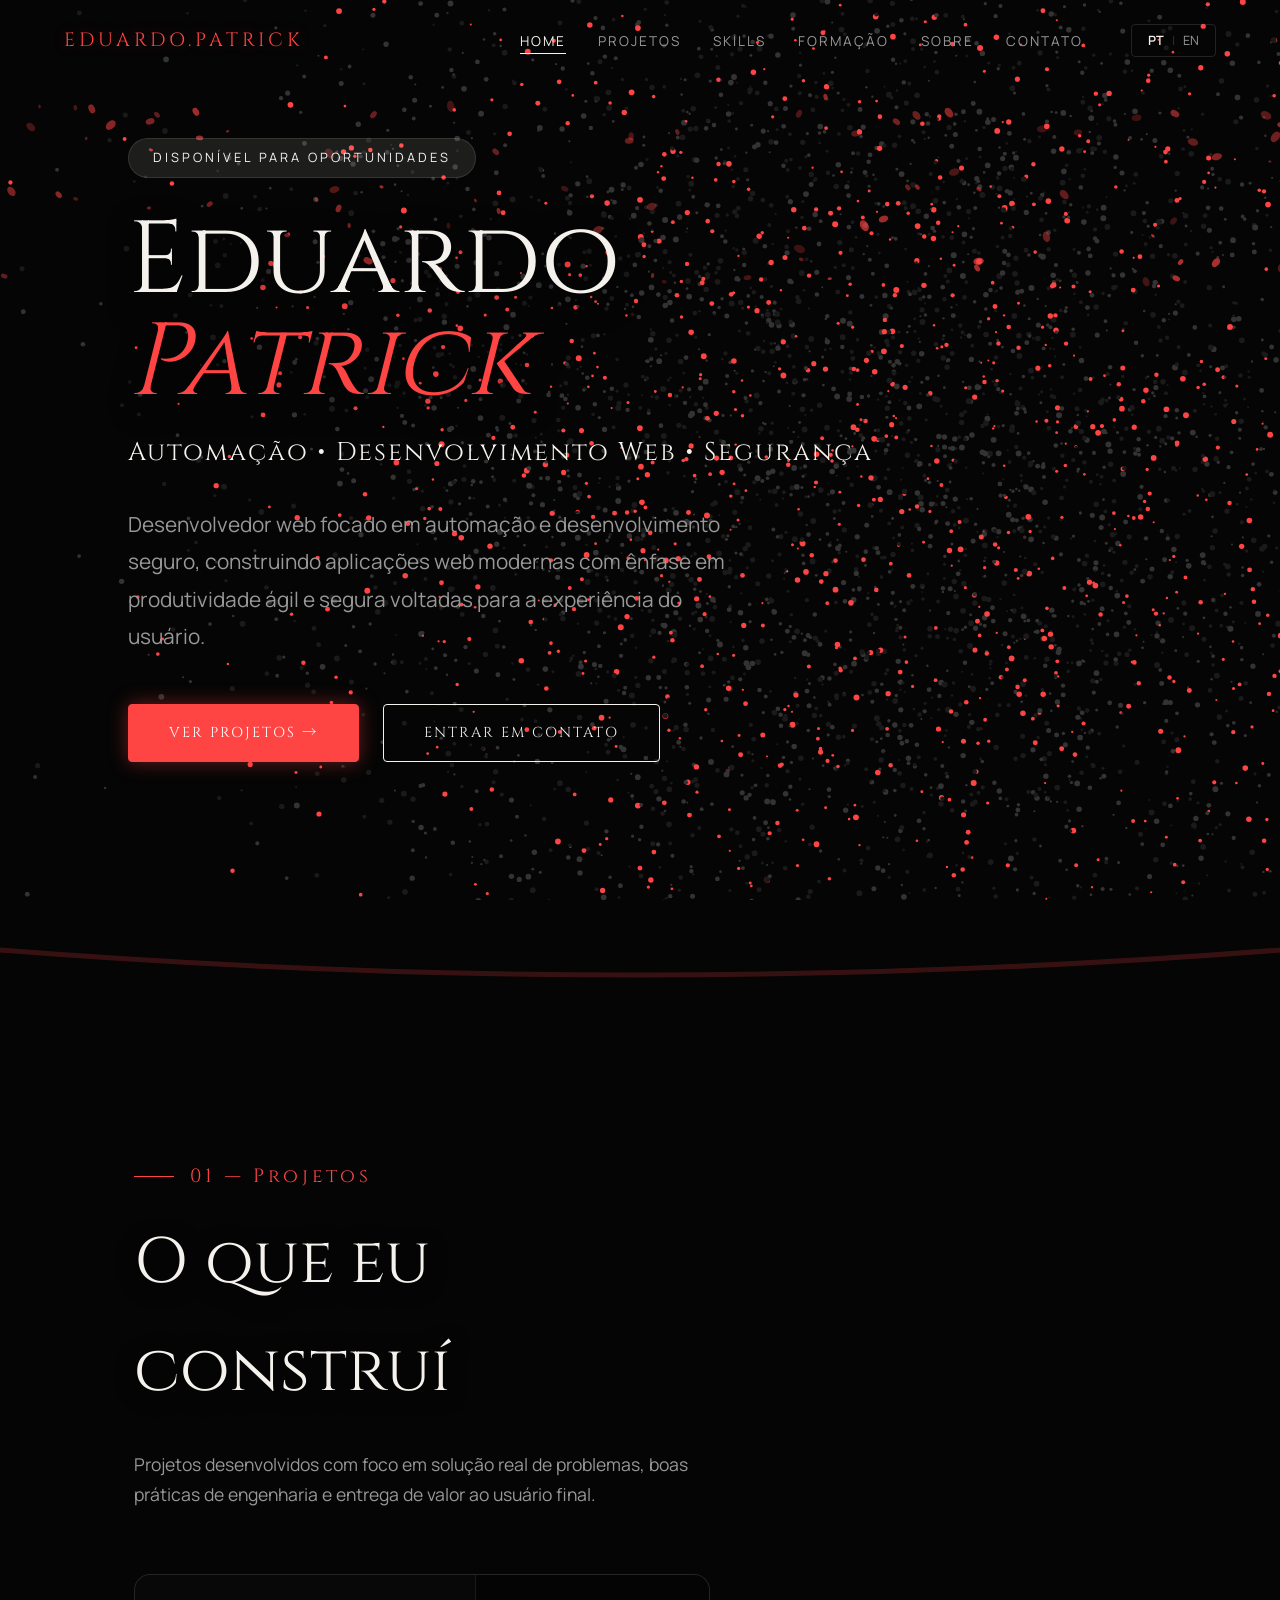
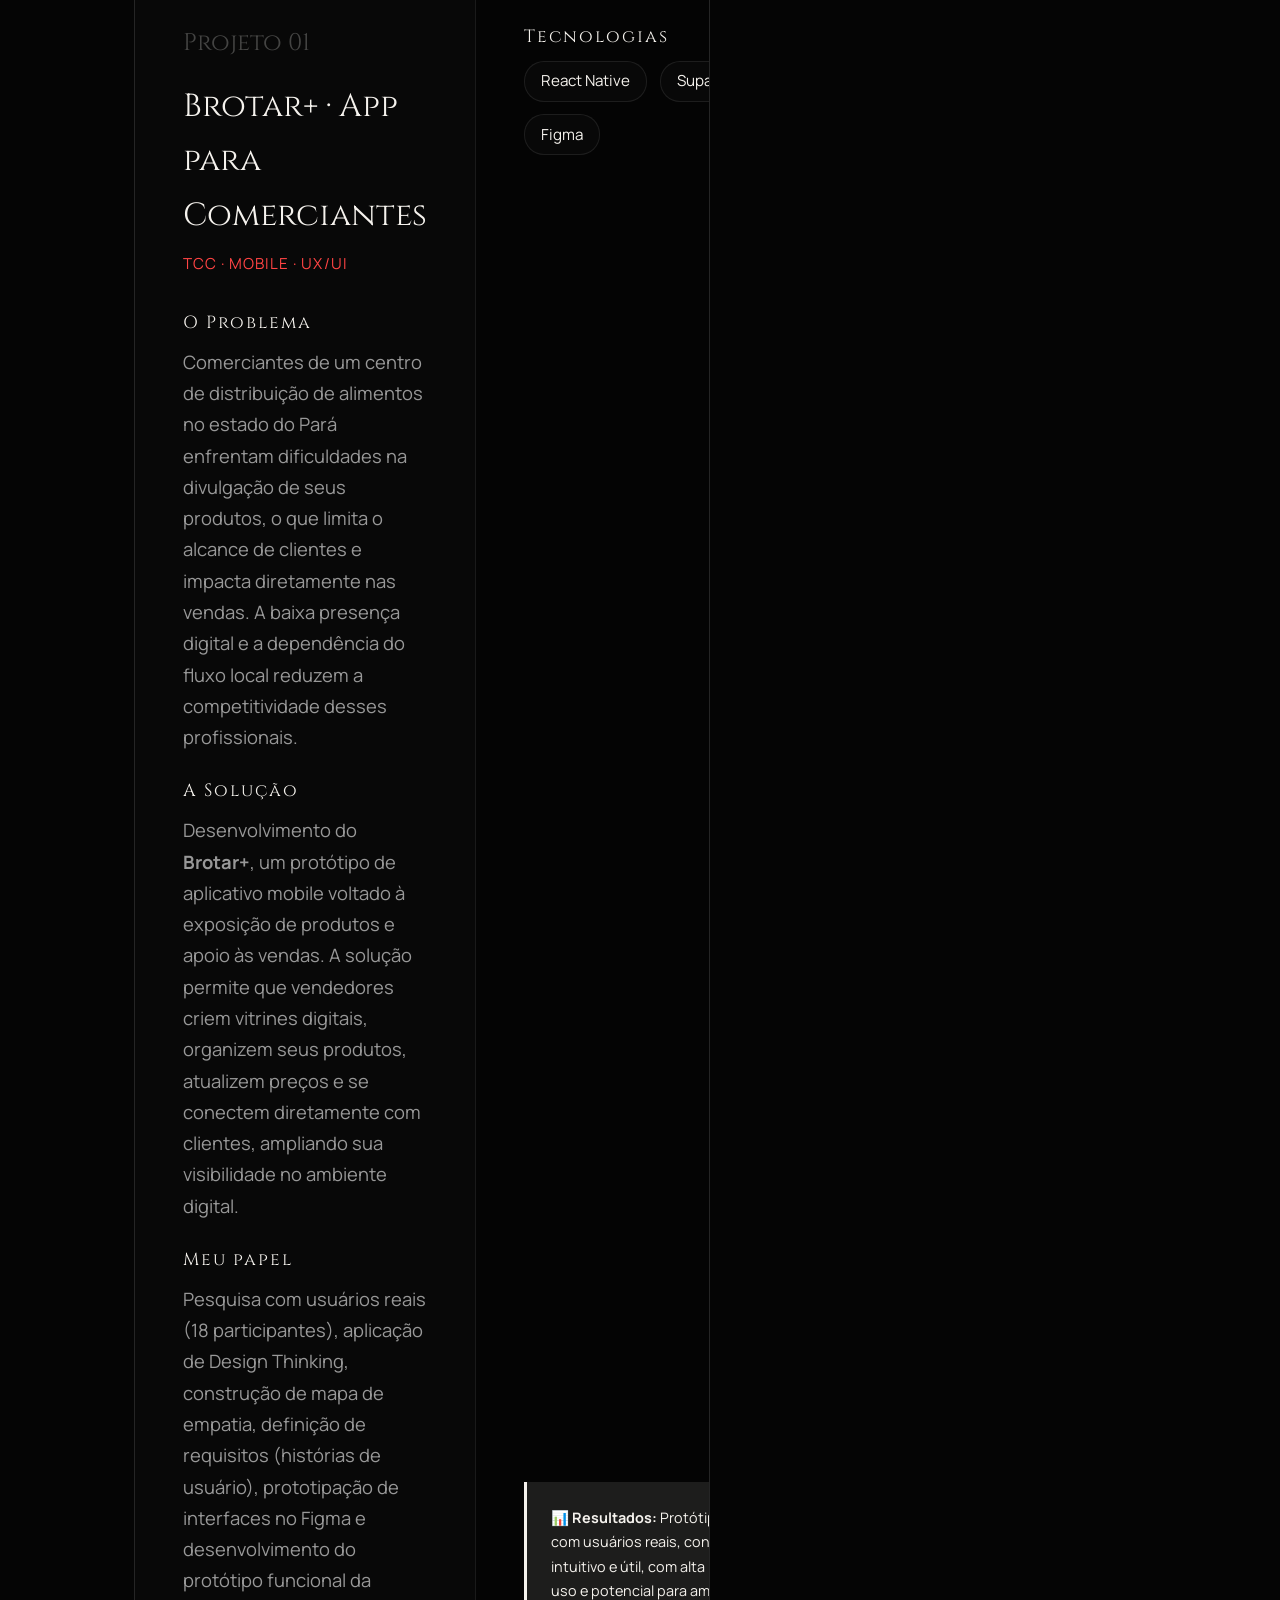
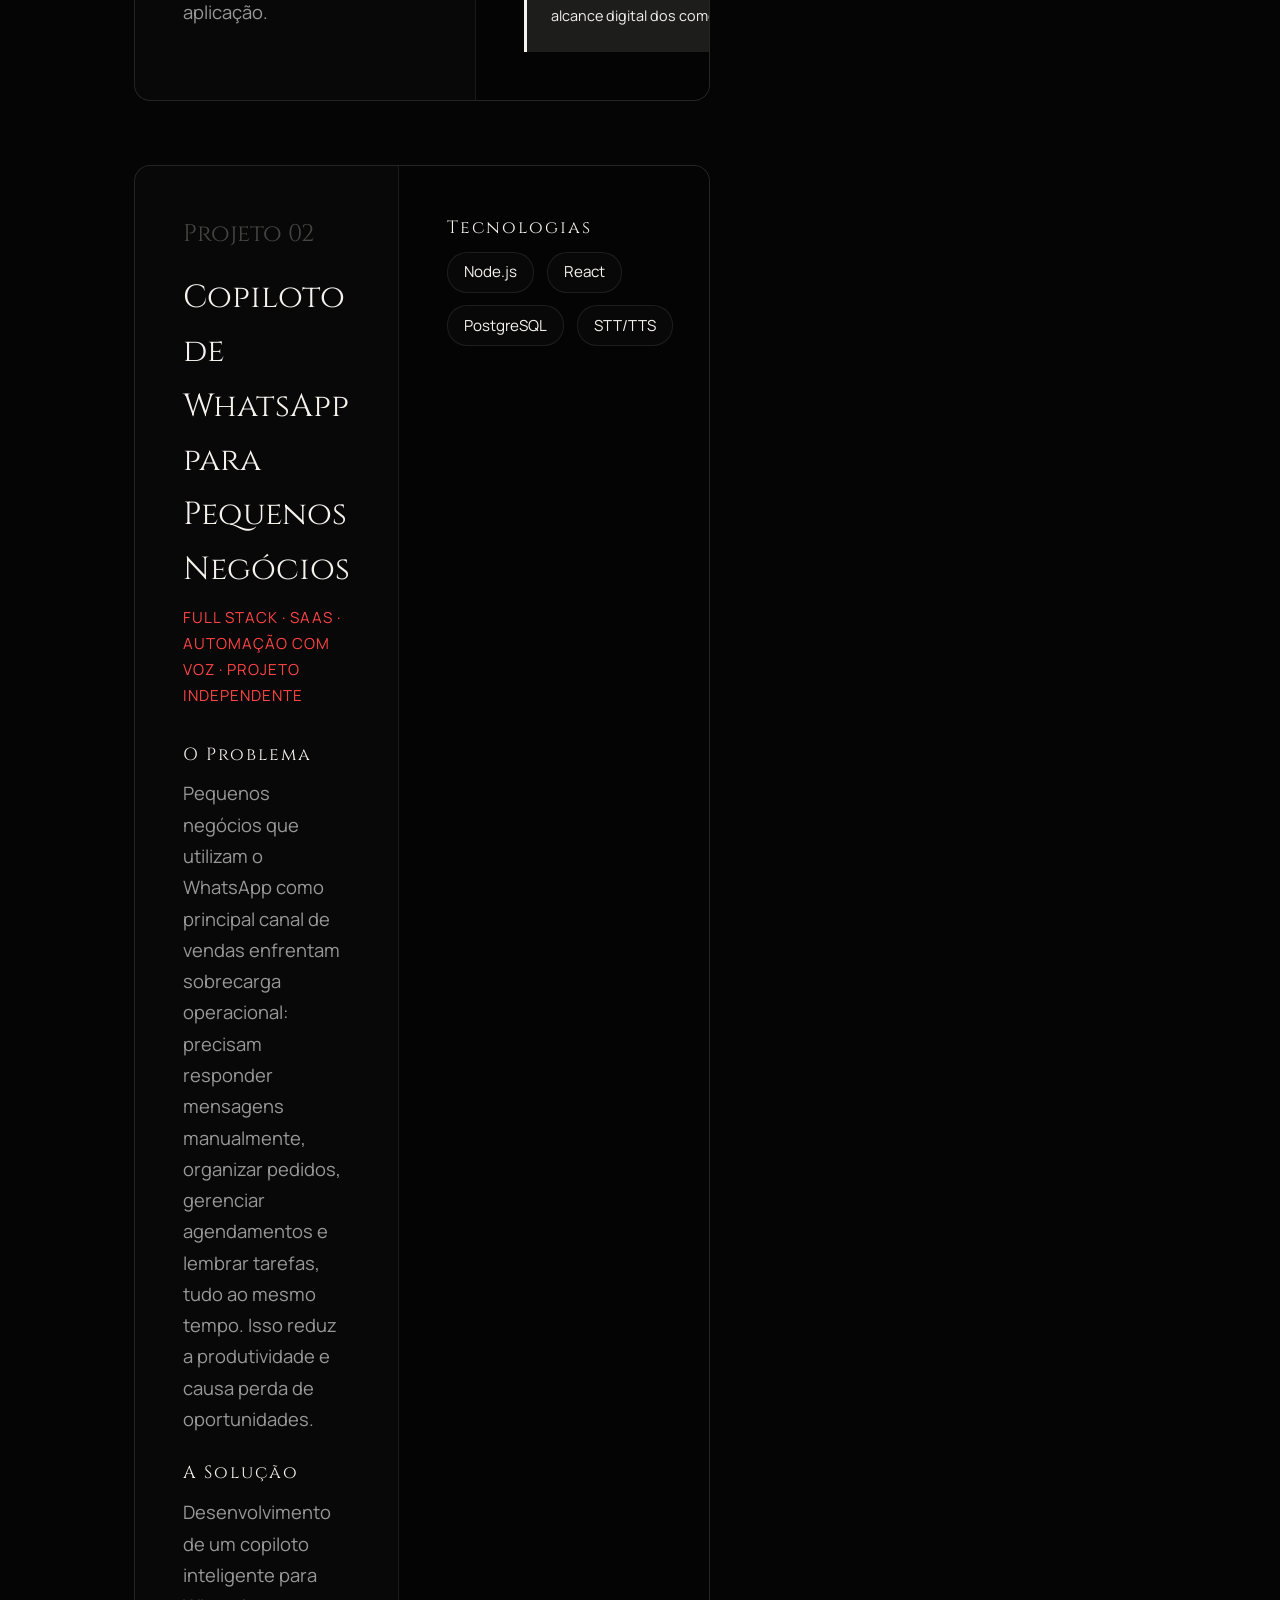
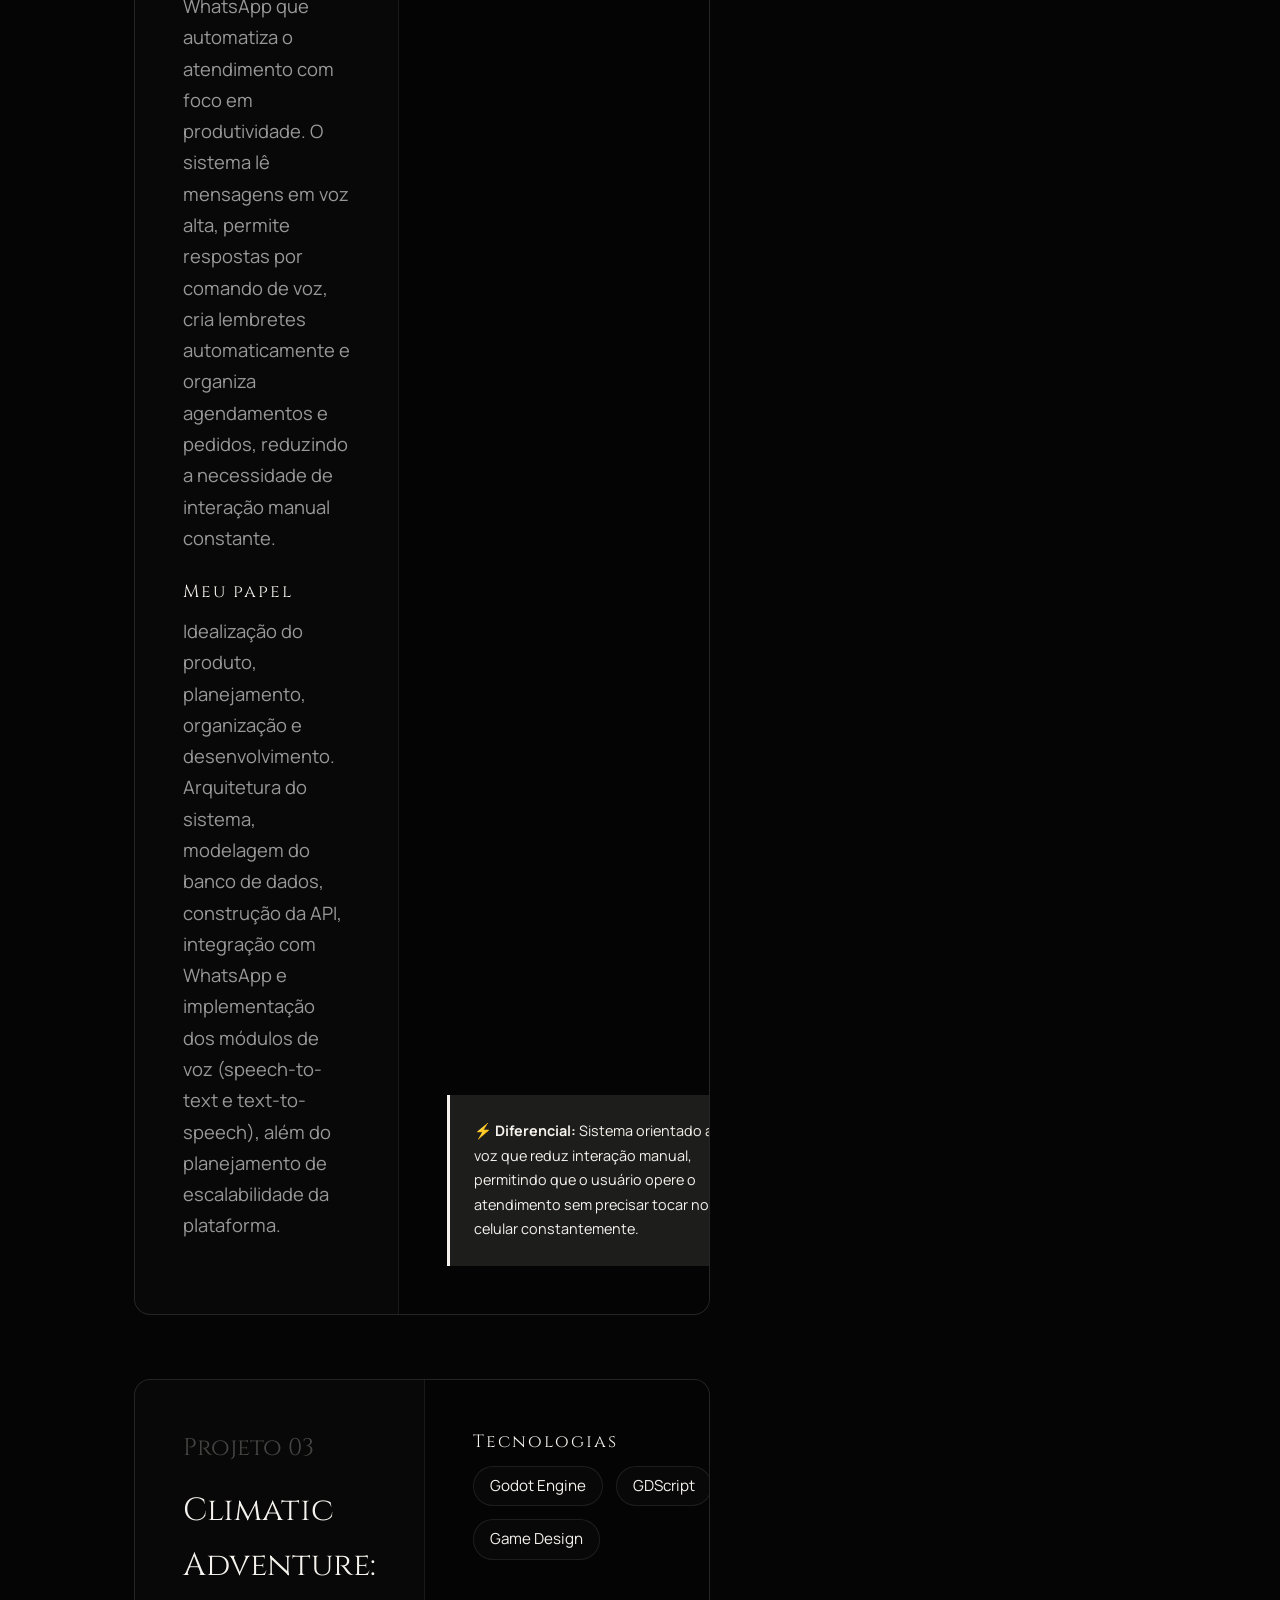
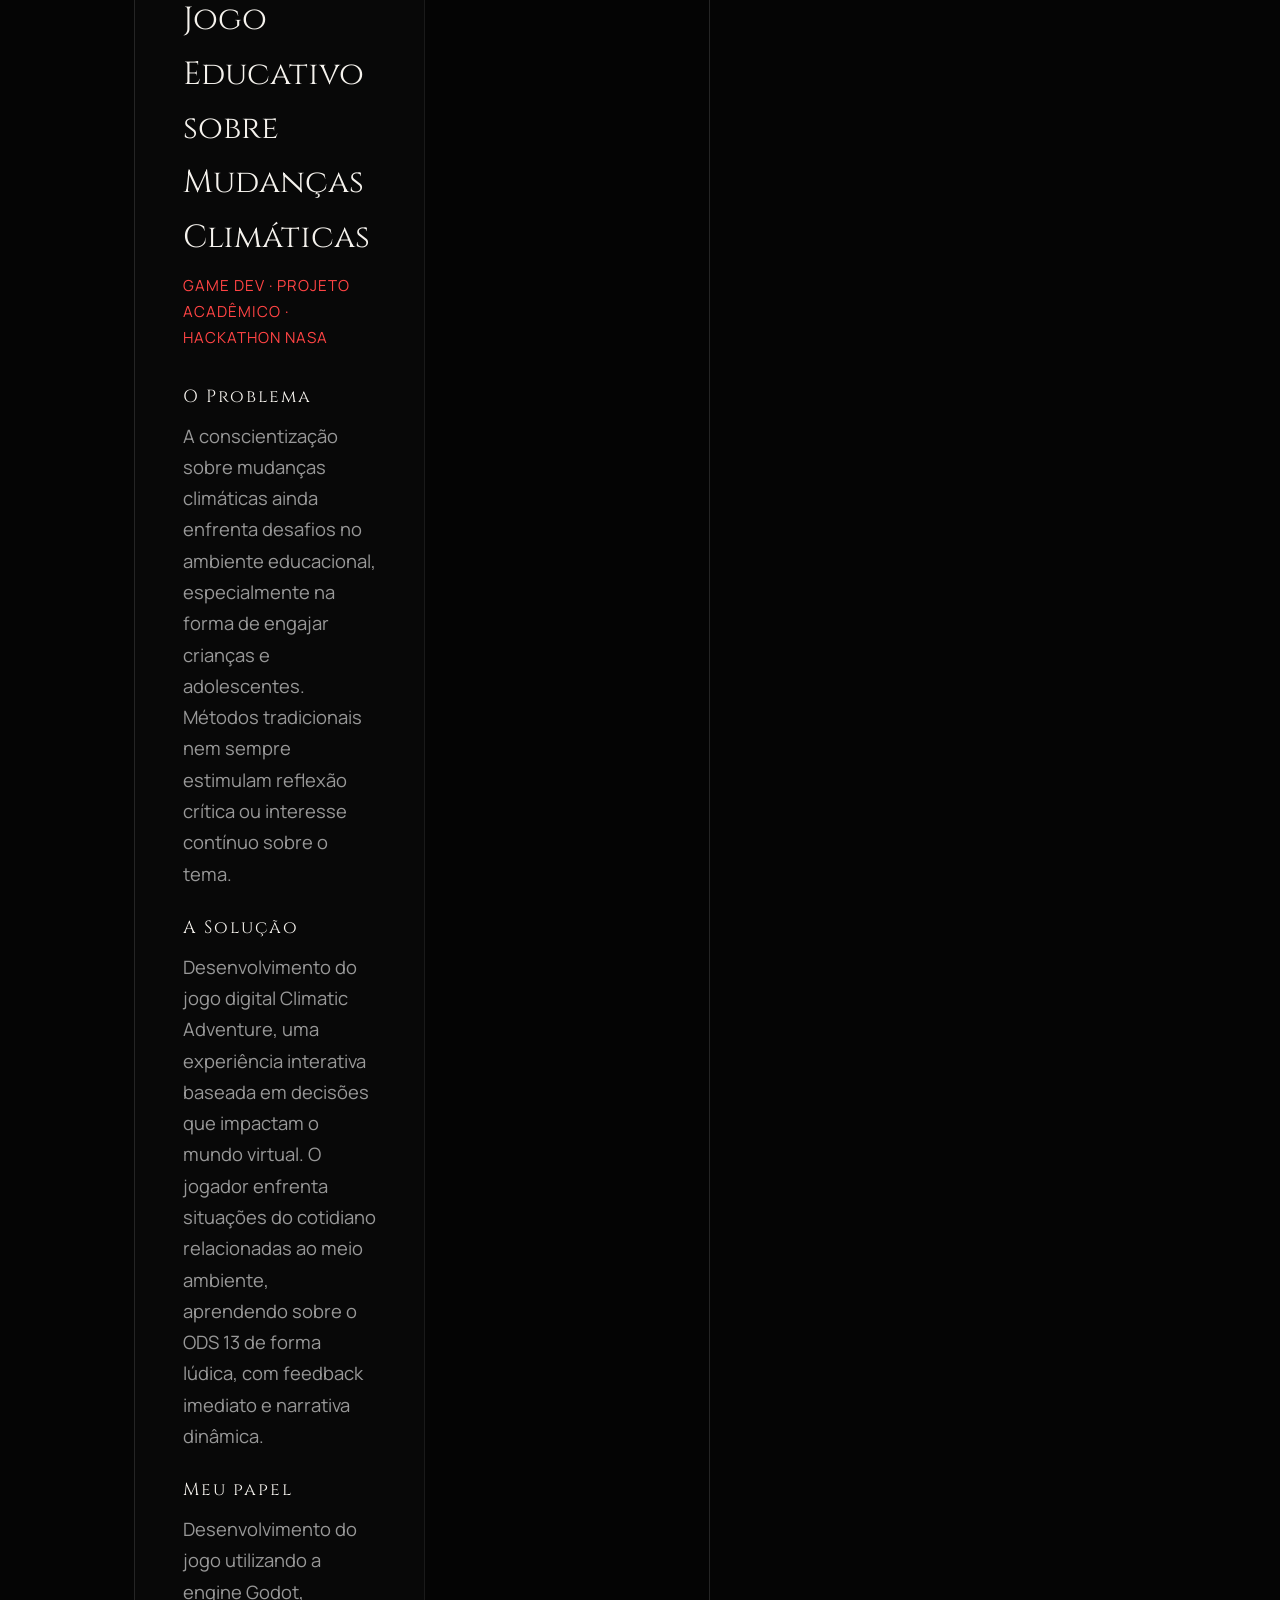
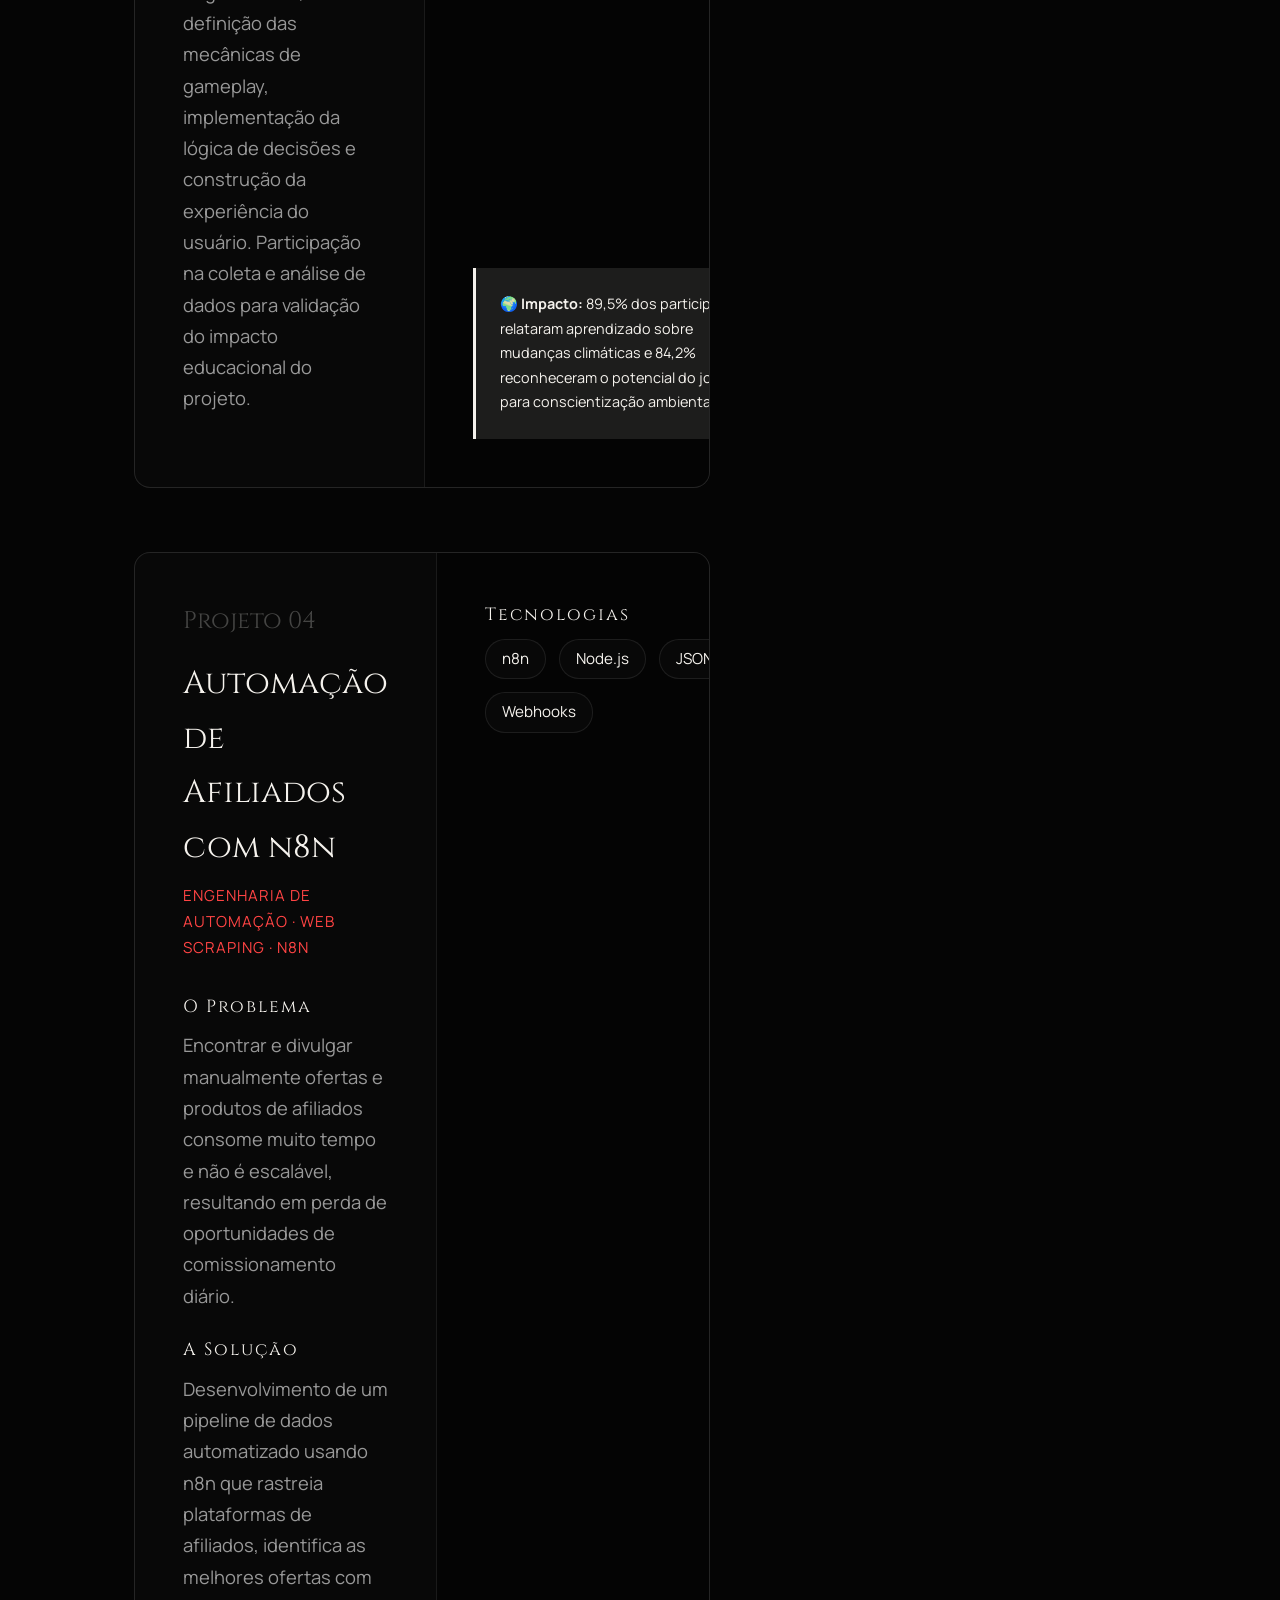
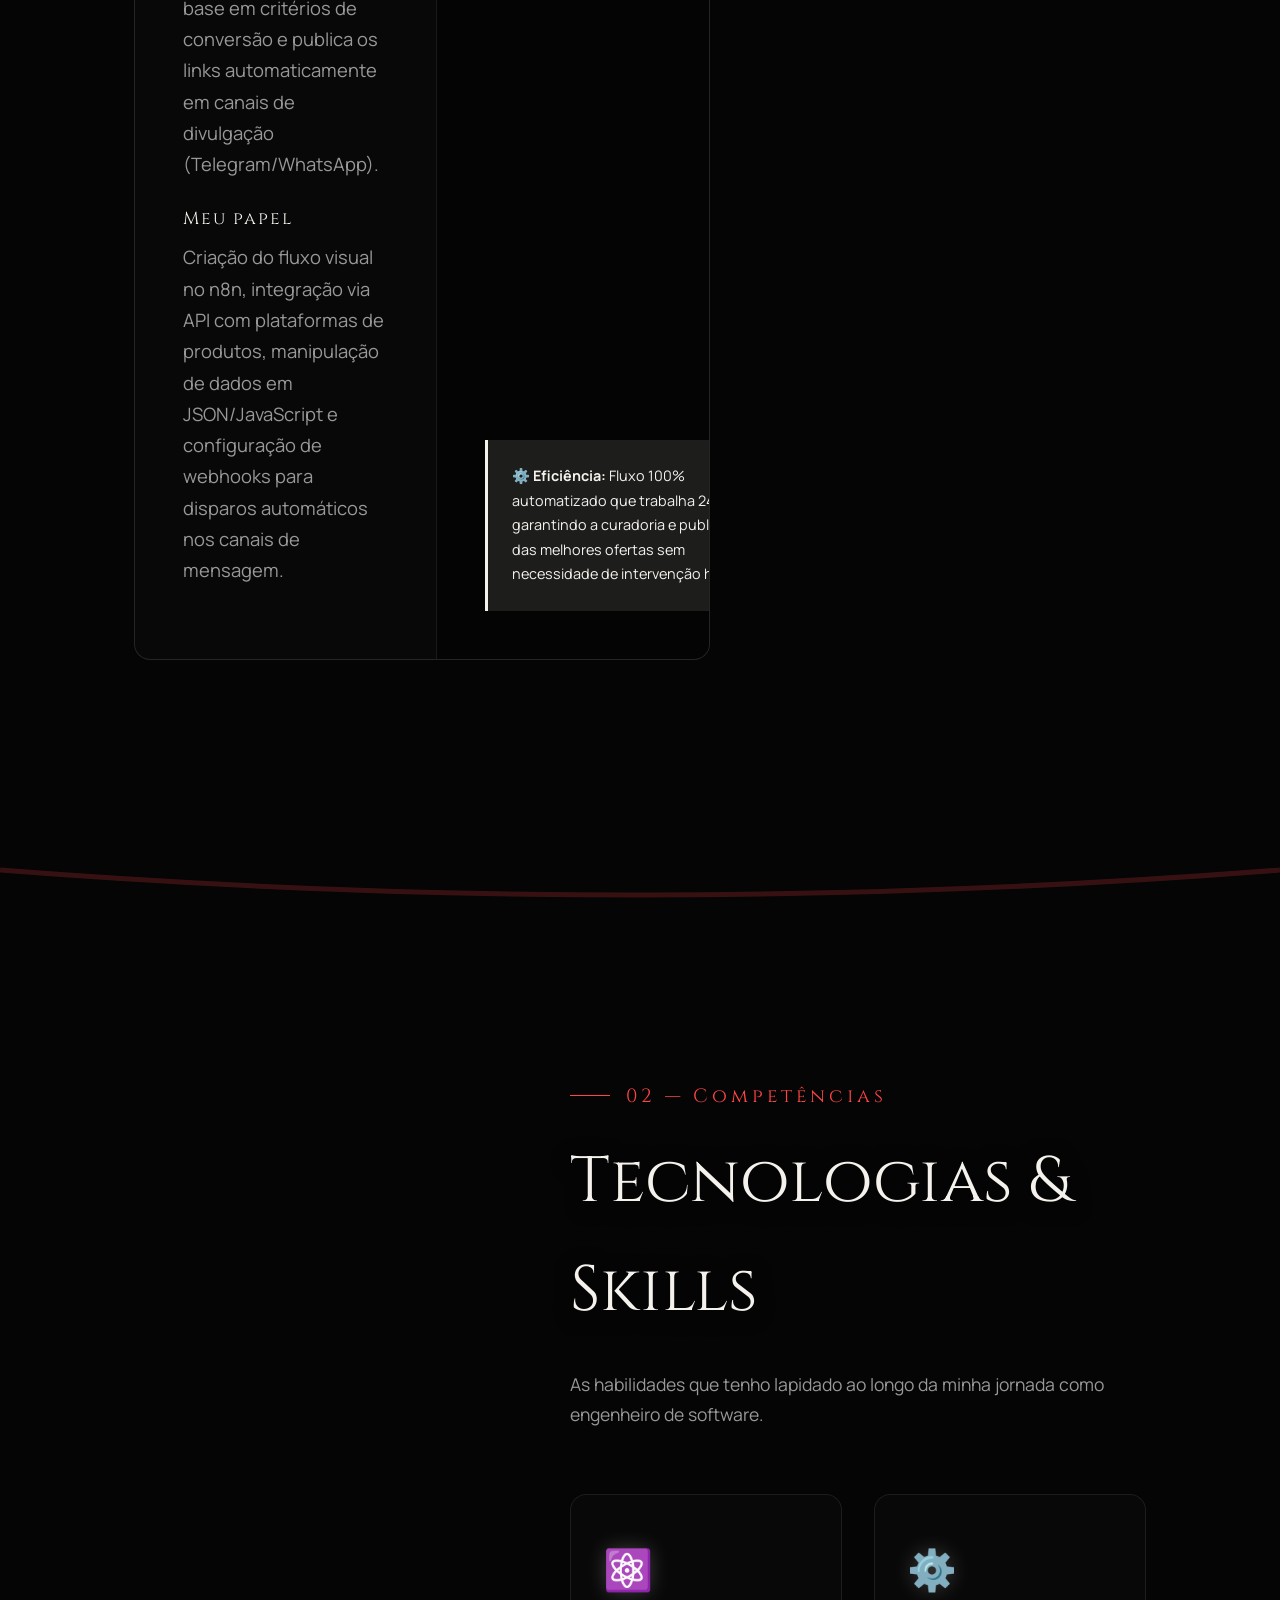
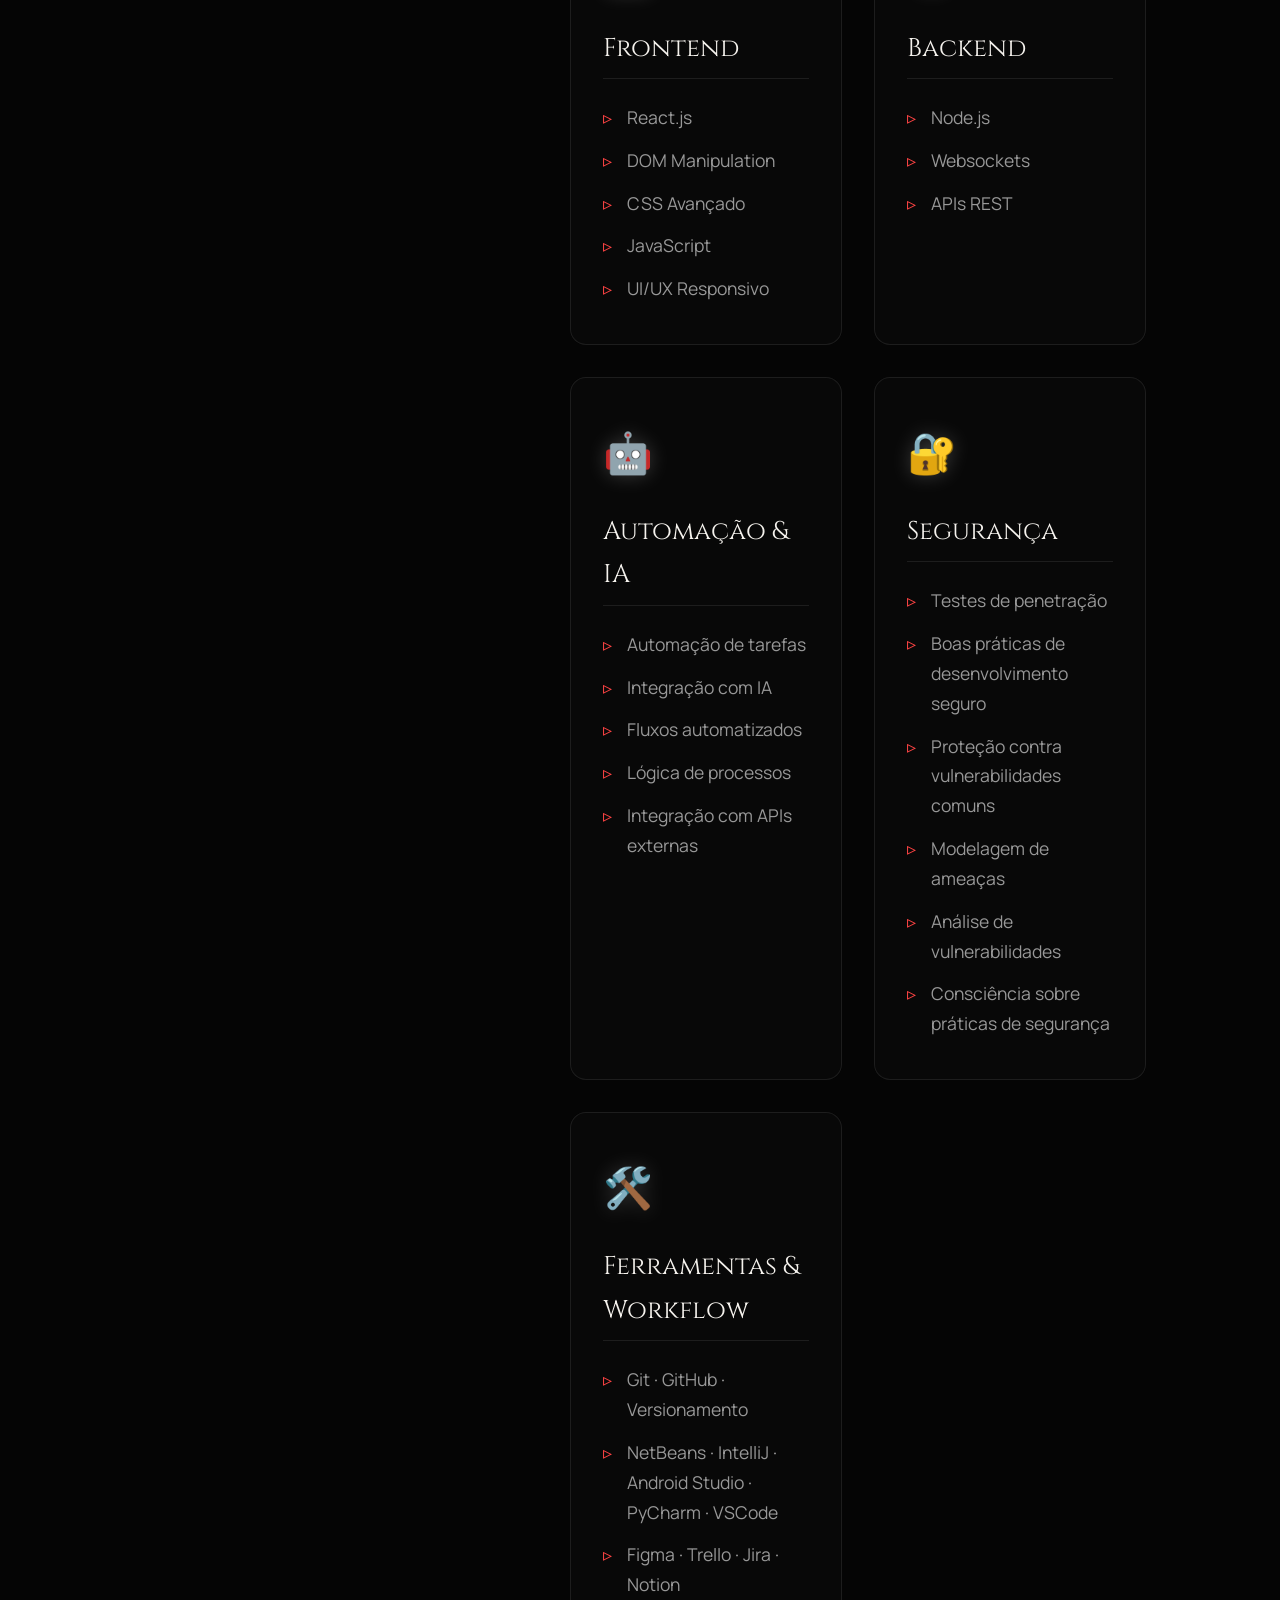
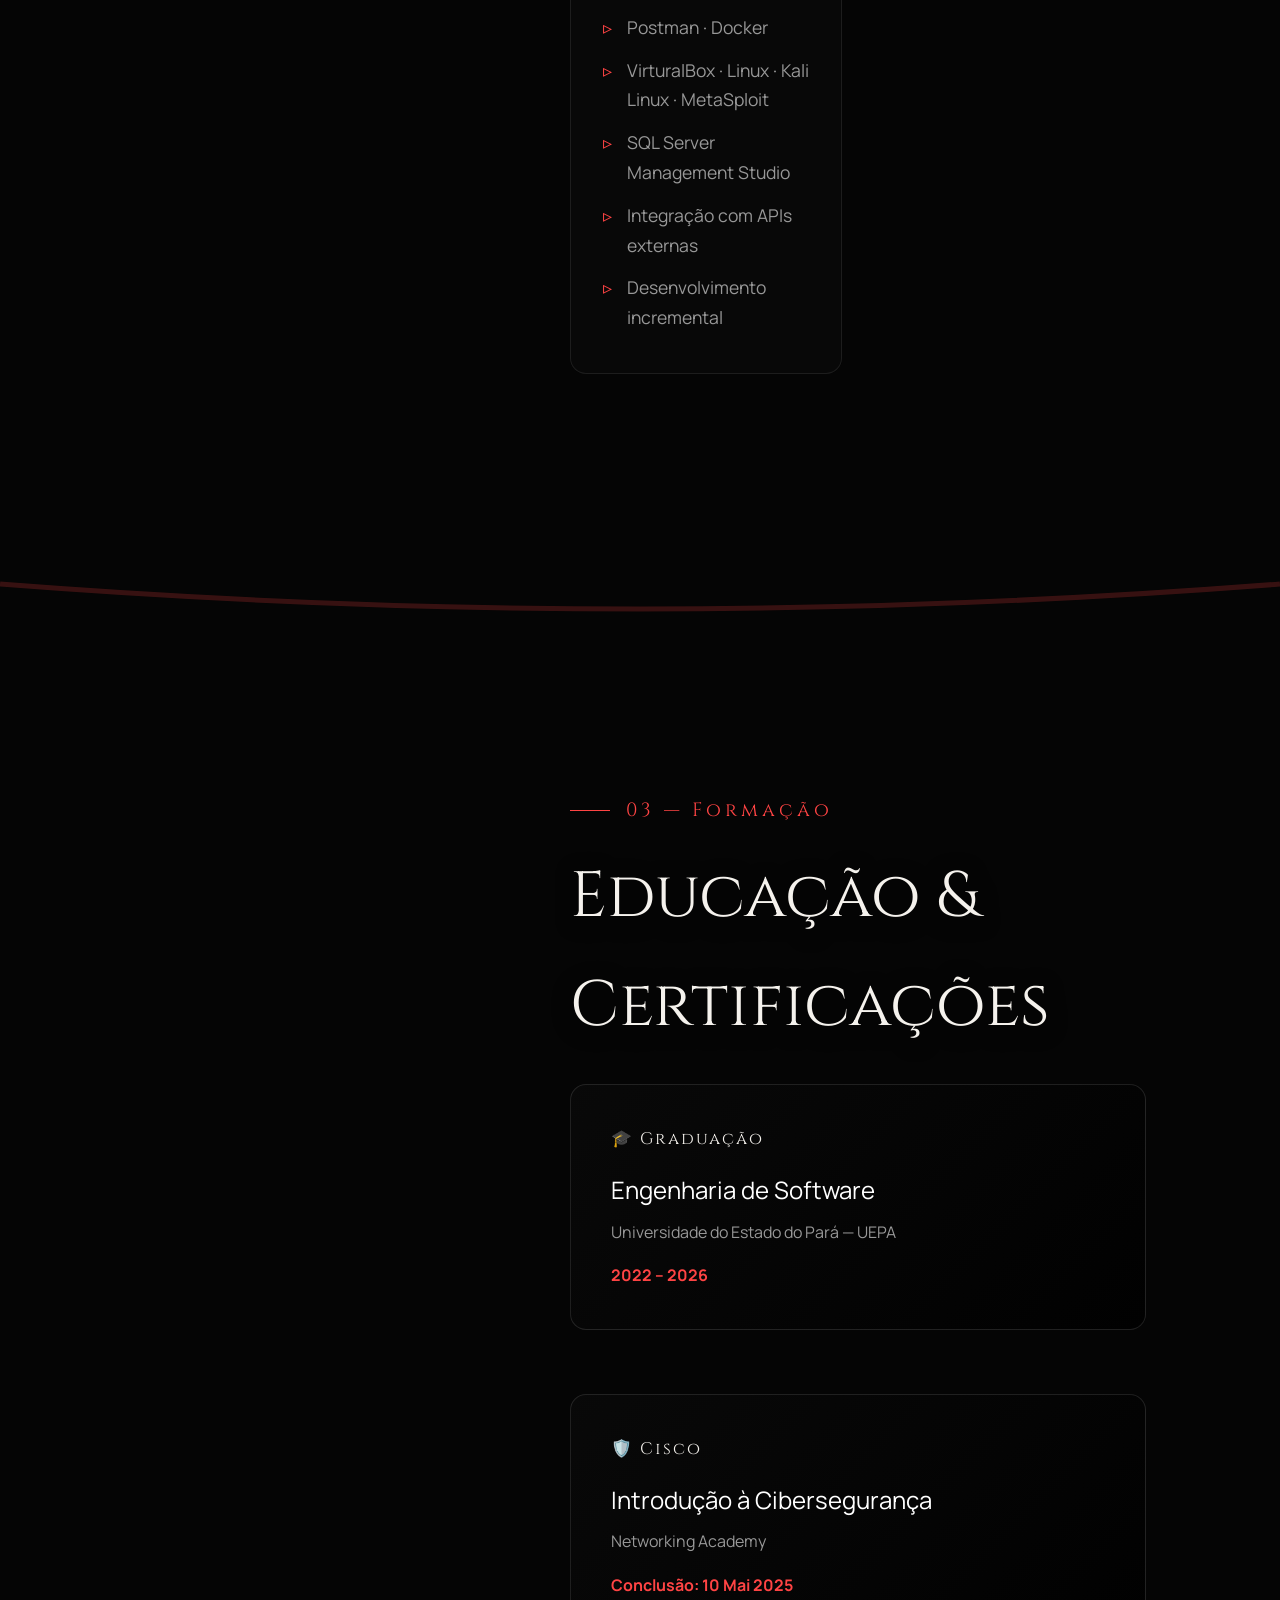
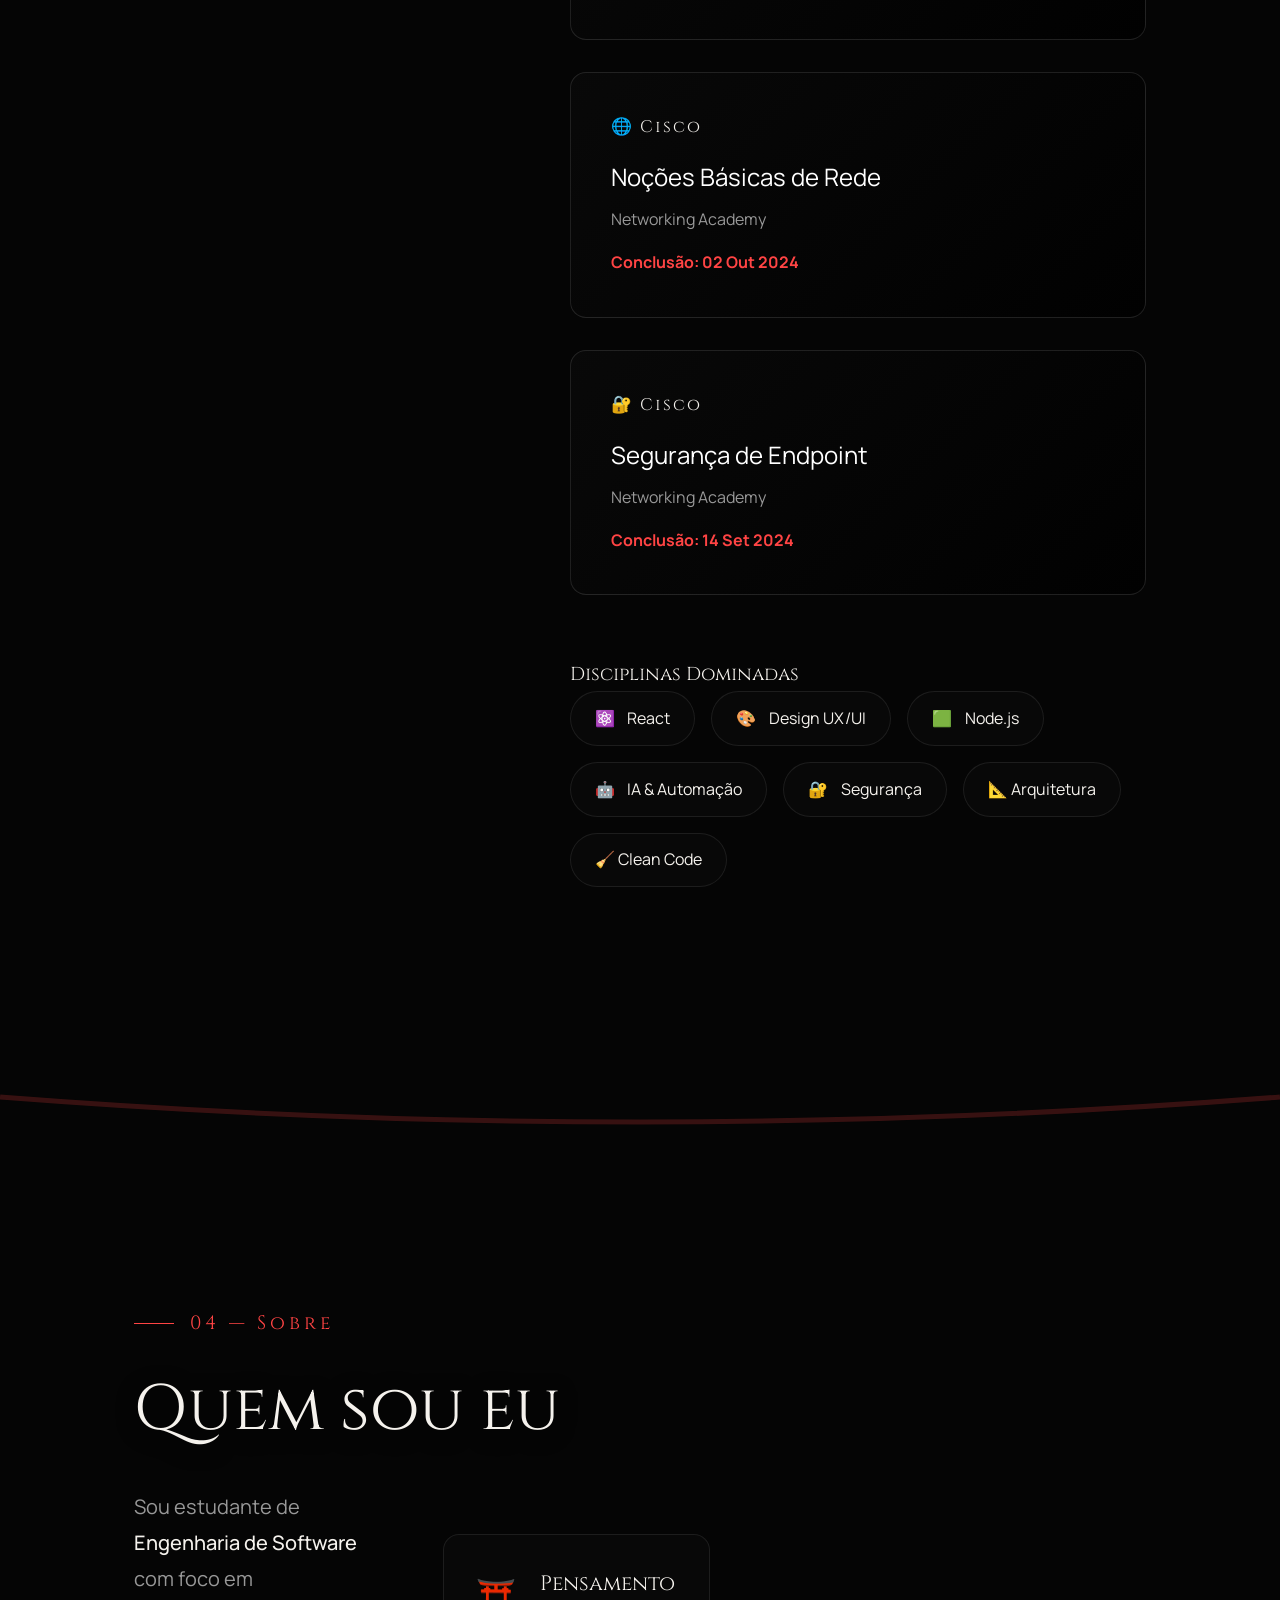
==== commit 349699fe: "fix: corrigindo palavras" ====
--- a/index.html
+++ b/index.html
@@ -1,13 +1,17 @@
 <!DOCTYPE html>
 <html lang="pt-BR">
+
 <head>
-<meta charset="UTF-8">
-<meta name="viewport" content="width=device-width, initial-scale=1.0">
-<title>Eduardo Patrick — Web Developer | Samurai Edition</title>
-<link rel="preconnect" href="https://fonts.googleapis.com">
-<link href="https://fonts.googleapis.com/css2?family=Cinzel:wght@400;600;700&family=Noto+Serif+JP:wght@200;300;400;600;700&family=Manrope:wght@300;400;500&display=swap" rel="stylesheet">
-<link rel="stylesheet" href="styles.css">
+  <meta charset="UTF-8">
+  <meta name="viewport" content="width=device-width, initial-scale=1.0">
+  <title>Eduardo Patrick — Web Developer</title>
+  <link rel="preconnect" href="https://fonts.googleapis.com">
+  <link
+    href="https://fonts.googleapis.com/css2?family=Cinzel:wght@400;600;700&family=Noto+Serif+JP:wght@200;300;400;600;700&family=Manrope:wght@300;400;500&display=swap"
+    rel="stylesheet">
+  <link rel="stylesheet" href="styles.css">
 </head>
+
 <body>
 
   <!-- ATMOSPHERE (Morph & Sakura Canvas) -->
@@ -15,424 +19,448 @@
   <canvas id="sakuraCanvas" class="sakura-canvas" aria-hidden="true"></canvas>
 
 
-<!-- ═══════════════════ NAV ═══════════════════ -->
-<nav id="site-nav">
-  <a href="#hero" class="nav-logo">
-    <span class="logo-text">EDUARDO.PATRICK</span>
-  </a>
-  <div class="nav-right">
-    <ul class="nav-links">
-      <li><a href="#hero"      data-i18n="nav.home">Home</a></li>
-      <li><a href="#projects"  data-i18n="nav.projects">Projetos</a></li>
-      <li><a href="#skills"    data-i18n="nav.skills">Skills</a></li>
-      <li><a href="#education" data-i18n="nav.education">Formação</a></li>
-      <li><a href="#about"     data-i18n="nav.about">Sobre</a></li>
-      <li><a href="#contact"   data-i18n="nav.contact">Contato</a></li>
-    </ul>
-    <button class="lang-toggle" id="langToggle" type="button" aria-label="Toggle language">
-      <span class="lang-opt" data-i18n="lang.pt">PT</span>
-      <span class="lang-sep">|</span>
-      <span class="lang-opt" data-i18n="lang.en">EN</span>
-    </button>
-  </div>
-  <button class="nav-toggle" id="navToggle" type="button" aria-label="Menu">☰</button>
-  
-  <div class="nav-mobile" id="navMobile" hidden>
-    <a href="#hero"      data-i18n="nav.home">Home</a>
-    <a href="#projects"  data-i18n="nav.projects">Projetos</a>
-    <a href="#skills"    data-i18n="nav.skills">Skills</a>
-    <a href="#education" data-i18n="nav.education">Formação</a>
-    <a href="#about"     data-i18n="nav.about">Sobre</a>
-    <a href="#contact"   data-i18n="nav.contact">Contato</a>
-    <button class="lang-toggle" id="langToggleMobile" type="button">
-      <span class="lang-opt" data-i18n="lang.pt">PT</span>
-      <span class="lang-sep">|</span>
-      <span class="lang-opt" data-i18n="lang.en">EN</span>
-    </button>
-  </div>
-</nav>
-
-<!-- ═══════════════════ HERO ═══════════════════ -->
-<section id="hero">
-  
-  <div class="hero-content fade-in">
-    <div class="hero-badge" data-i18n="hero.badge">Disponível para oportunidades</div>
-    <h1 class="hero-name">Eduardo<br><span>Patrick</span></h1>
-    <h2 class="hero-title" data-i18n="hero.title">Automação · Desenvolvimento Web · Segurança</h2>
-    <p class="hero-desc" data-i18n="hero.desc">
-      Desenvolvedor web focado em automação e desenvolvimento seguro, construindo aplicações web modernas com ênfase em produtividade e experiência do usuário. Como um samurai afiando sua espada, busco a maestria em cada linha de código.
-    </p>
-    <div class="hero-cta">
-      <a href="#projects" class="btn-primary" data-i18n="hero.ctaProjects">Ver Projetos</a>
-      <a href="#contact"  class="btn-ghost"   data-i18n="hero.ctaContact">Entrar em contato</a>
-    </div>
-  </div>
-</section>
-
-<div class="section-divider"></div>
-
-<!-- ═══════════════════ PROJECTS ═══════════════════ -->
-<section id="projects">
-  
-  <div class="section-inner">
-    <div class="section-label fade-in"><span data-i18n="projects.label">01 — Projetos</span></div>
-    <h2 class="section-title fade-in" data-i18n="projects.title">O que eu construí</h2>
-    <p class="section-subtitle fade-in" data-i18n="projects.subtitle">Projetos desenvolvidos com foco em solução real de problemas, boas práticas de engenharia e entrega de valor ao usuário final.</p>
-
-    <div class="projects-grid">
-      <!-- Projeto 1 -->
-      <article class="project-card slide-up">
-        <div class="project-main">
-          <div class="project-number" data-i18n="projects.p1.number">Projeto 01</div>
-          <h3 class="project-title" data-i18n="projects.p1.title">Brotar+ · App para Comerciantes</h3>
-          <p class="project-role" data-i18n="projects.p1.role">TCC · Mobile · UX/UI</p>
-          <div class="project-block">
-            <h4 class="project-block-label" data-i18n="projects.problem">O Problema</h4>
-            <p data-i18n="projects.p1.problem">Comerciantes enfrentam dificuldades na divulgação de produtos, limitando clientes e impactando vendas.</p>
-          </div>
-          <div class="project-block">
-            <h4 class="project-block-label" data-i18n="projects.solution">A Solução</h4>
-            <p data-i18n-html="projects.p1.solution">Desenvolvimento do <strong>Brotar+</strong>, aplicativo mobile para vitrines digitais e conexão direta com clientes.</p>
-          </div>
-          <div class="project-block">
-            <h4 class="project-block-label" data-i18n="projects.roleLabel">Meu papel</h4>
-            <p data-i18n="projects.p1.myRole">Pesquisa com usuários reais, prototipação e desenvolvimento do protótipo funcional.</p>
-          </div>
-        </div>
-        <aside class="project-side">
-          <div>
-            <h4 class="project-block-label" data-i18n="projects.tech">Tecnologias</h4>
-            <div class="tech-tags">
-              <span class="tech-tag">React Native</span>
-              <span class="tech-tag">Supabase</span>
-              <span class="tech-tag">Figma</span>
-            </div>
-          </div>
-          <div class="project-highlight" data-i18n-html="projects.p1.highlight">
-            <strong>📊 Resultados:</strong> Protótipo validado com usuários reais, alta intenção de uso.
-          </div>
-        </aside>
-      </article>
-
-      <!-- Projeto 2 -->
-      <article class="project-card slide-up">
-        <div class="project-main">
-          <div class="project-number" data-i18n="projects.p2.number">Projeto 02</div>
-          <h3 class="project-title" data-i18n="projects.p2.title">Copiloto de WhatsApp</h3>
-          <p class="project-role" data-i18n="projects.p2.role">Full Stack · SaaS · IA · Voz</p>
-          <div class="project-block">
-            <h4 class="project-block-label" data-i18n="projects.problem">O Problema</h4>
-            <p data-i18n="projects.p2.problem">Pequenos negócios no WhatsApp enfrentam sobrecarga operacional e perdem oportunidades.</p>
-          </div>
-          <div class="project-block">
-            <h4 class="project-block-label" data-i18n="projects.solution">A Solução</h4>
-            <p data-i18n="projects.p2.solution">Copiloto inteligente que automatiza atendimento, lê mensagens e responde por comando de voz.</p>
-          </div>
-          <div class="project-block">
-            <h4 class="project-block-label" data-i18n="projects.roleLabel">Meu papel</h4>
-            <p data-i18n="projects.p2.myRole">Idealização, arquitetura, integração com WhatsApp e módulos de voz.</p>
-          </div>
-        </div>
-        <aside class="project-side">
-          <div>
-            <h4 class="project-block-label" data-i18n="projects.tech">Tecnologias</h4>
-            <div class="tech-tags">
-              <span class="tech-tag">Node.js</span>
-              <span class="tech-tag">React</span>
-              <span class="tech-tag">PostgreSQL</span>
-              <span class="tech-tag">STT/TTS</span>
-            </div>
-          </div>
-          <div class="project-highlight" data-i18n-html="projects.p2.highlight">
-            <strong>⚡ Diferencial:</strong> Operação hands-free completa do atendimento.
-          </div>
-        </aside>
-      </article>
-      
-      <!-- Projeto 3 -->
-      <article class="project-card slide-up">
-        <div class="project-main">
-          <div class="project-number" data-i18n="projects.p3.number">Projeto 03</div>
-          <h3 class="project-title" data-i18n="projects.p3.title">Climatic Adventure</h3>
-          <p class="project-role" data-i18n="projects.p3.role">Game Dev · Educativo · Hackathon NASA</p>
-          <div class="project-block">
-            <h4 class="project-block-label" data-i18n="projects.problem">O Problema</h4>
-            <p data-i18n="projects.p3.problem">Dificuldade em engajar jovens na conscientização sobre mudanças climáticas.</p>
-          </div>
-          <div class="project-block">
-            <h4 class="project-block-label" data-i18n="projects.solution">A Solução</h4>
-            <p data-i18n="projects.p3.solution">Jogo digital interativo com decisões que impactam o mundo virtual.</p>
-          </div>
-          <div class="project-block">
-            <h4 class="project-block-label" data-i18n="projects.roleLabel">Meu papel</h4>
-            <p data-i18n="projects.p3.myRole">Desenvolvimento na Godot Engine, mecânicas de gameplay e UX.</p>
-          </div>
-        </div>
-        <aside class="project-side">
-          <div>
-            <h4 class="project-block-label" data-i18n="projects.tech">Tecnologias</h4>
-            <div class="tech-tags">
-              <span class="tech-tag">Godot Engine</span>
-              <span class="tech-tag">GDScript</span>
-              <span class="tech-tag">Game Design</span>
-            </div>
-          </div>
-          <div class="project-highlight" data-i18n-html="projects.p3.highlight">
-            <strong>🌍 Impacto:</strong> 89,5% de eficácia no aprendizado reportado.
-          </div>
-        </aside>
-      </article>
-
-      <!-- Projeto 4 -->
-      <article class="project-card slide-up">
-        <div class="project-main">
-          <div class="project-number" data-i18n="projects.p4.number">Projeto 04</div>
-          <h3 class="project-title" data-i18n="projects.p4.title">Affiliate Automation with n8n</h3>
-          <p class="project-role" data-i18n="projects.p4.role">Engenharia de Automação · Web Scraping · n8n</p>
-          <div class="project-block">
-            <h4 class="project-block-label" data-i18n="projects.problem">O Problema</h4>
-            <p data-i18n="projects.p4.problem">Encontrar e divulgar ofertas de afiliados manualmente é demorado e não escala, gerando perda de oportunidades diárias de comissão.</p>
-          </div>
-          <div class="project-block">
-            <h4 class="project-block-label" data-i18n="projects.solution">A Solução</h4>
-            <p data-i18n="projects.p4.solution">Pipeline automatizado usando n8n que rastreia plataformas de afiliados, identifica as melhores ofertas com base em critérios de conversão e publica os links automaticamente em canais de transmissão (Telegram/WhatsApp).</p>
-          </div>
-          <div class="project-block">
-            <h4 class="project-block-label" data-i18n="projects.roleLabel">Meu papel</h4>
-            <p data-i18n="projects.p4.myRole">Criei o workflow visual no n8n, integrei plataformas via API, manipulei dados usando JSON/JavaScript e configurei webhooks para o envio automático de mensagens.</p>
-          </div>
-        </div>
-        <aside class="project-side">
-          <div>
-            <h4 class="project-block-label" data-i18n="projects.tech">Tecnologias</h4>
-            <div class="tech-tags">
-              <span class="tech-tag">n8n</span>
-              <span class="tech-tag">Node.js</span>
-              <span class="tech-tag">JSON</span>
-              <span class="tech-tag">Webhooks</span>
-            </div>
-          </div>
-          <div class="project-highlight" data-i18n-html="projects.p4.highlight">
-            <strong>⚙️ Eficiência:</strong> Um fluxo 100% automatizado que opera 24/7, garantindo a curadoria e publicação das melhores ofertas sem intervenção humana.
-          </div>
-        </aside>
-      </article>
-    </div>
-    </div>
-  </div>
-</section>
-
-<div class="section-divider"></div>
-
-<!-- ═══════════════════ SKILLS ═══════════════════ -->
-<section id="skills">
-  
-  <div class="section-inner">
-    <div class="section-label fade-in"><span data-i18n="skills.label">02 — Competências</span></div>
-    <h2 class="section-title fade-in" data-i18n="skills.title">Tecnologias & Skills</h2>
-    <p class="section-subtitle fade-in" data-i18n="skills.subtitle">As habilidades que tenho lapidado ao longo da minha jornada como engenheiro de software.</p>
-
-    <div class="skills-grid">
-      <div class="skill-group slide-up">
-        <span class="skill-group-icon">⚛️</span>
-        <h3 class="skill-group-title" data-i18n="skills.groups.frontend">Frontend</h3>
-        <ul class="skill-list">
-          <li class="skill-item" data-i18n="skills.items.frontend.1">React.js</li>
-          <li class="skill-item" data-i18n="skills.items.frontend.2">DOM Manipulation</li>
-          <li class="skill-item" data-i18n="skills.items.frontend.3">CSS Avançado</li>
-          <li class="skill-item" data-i18n="skills.items.frontend.4">JavaScript</li>
-          <li class="skill-item" data-i18n="skills.items.frontend.5">UI/UX Responsivo</li>
-        </ul>
-      </div>
-
-      <div class="skill-group slide-up">
-        <span class="skill-group-icon">⚙️</span>
-        <h3 class="skill-group-title" data-i18n="skills.groups.backend">Backend</h3>
-        <ul class="skill-list">
-          <li class="skill-item" data-i18n="skills.items.backend.1">Node.js</li>
-          <li class="skill-item" data-i18n="skills.items.backend.2">Websockets</li>
-          <li class="skill-item" data-i18n="skills.items.backend.3">APIs REST</li>
-        </ul>
-      </div>
-
-      <div class="skill-group slide-up">
-        <span class="skill-group-icon">🤖</span>
-        <h3 class="skill-group-title" data-i18n="skills.groups.automation">Automação & IA</h3>
-        <ul class="skill-list">
-          <li class="skill-item" data-i18n="skills.items.automation.1">Automação de tarefas</li>
-          <li class="skill-item" data-i18n="skills.items.automation.2">Integração com IA</li>
-          <li class="skill-item" data-i18n="skills.items.automation.3">Fluxos automatizados</li>
-          <li class="skill-item" data-i18n="skills.items.automation.4">Lógica de processos</li>
-          <li class="skill-item" data-i18n="skills.items.automation.5">Integração com APIs externas</li>
-        </ul>
-      </div>
-
-      <div class="skill-group fade-in">
-        <span class="skill-group-icon">🔐</span>
-        <h3 class="skill-group-title" data-i18n="skills.groups.security">Segurança</h3>
-        <ul class="skill-list">
-          <li class="skill-item" data-i18n="skills.items.security.1">Testes de penetração</li>
-          <li class="skill-item" data-i18n="skills.items.security.2">Boas práticas de desenvolvimento seguro</li>
-          <li class="skill-item" data-i18n="skills.items.security.3">Proteção contra vulnerabilidades comuns</li>
-          <li class="skill-item" data-i18n="skills.items.security.4">Modelagem de ameaças</li>
-          <li class="skill-item" data-i18n="skills.items.security.5">Análise de vulnerabilidades</li>
-          <li class="skill-item" data-i18n="skills.items.security.6">Consciência sobre práticas de segurança</li>
-        </ul>
-      </div>
-
-      <div class="skill-group fade-in">
-        <span class="skill-group-icon">🛠️</span>
-        <h3 class="skill-group-title" data-i18n="skills.groups.tools">Ferramentas & Workflow</h3>
-        <ul class="skill-list">
-          <li class="skill-item" data-i18n="skills.items.tools.1">Git · GitHub · Versionamento</li>
-          <li class="skill-item" data-i18n="skills.items.tools.2">NetBeans · IntelliJ · Android Studio · PyCharm · VSCode</li>
-          <li class="skill-item" data-i18n="skills.items.tools.3">Figma · Trello · Jira · Notion</li>
-          <li class="skill-item" data-i18n="skills.items.tools.4">Postman · Docker</li>
-          <li class="skill-item" data-i18n="skills.items.tools.5">VirturalBox · Linux · Kali Linux · MetaSploit</li>
-          <li class="skill-item" data-i18n="skills.items.tools.6">SQL Server Management Studio</li>
-          <li class="skill-item" data-i18n="skills.items.tools.7">Integração com APIs externas</li>
-          <li class="skill-item" data-i18n="skills.items.tools.8">Desenvolvimento incremental</li>
-        </ul>
-      </div>
-
-    </div>
-    </div>
-  </div>
-</section>
-
-<div class="section-divider"></div>
-
-<!-- ═══════════════════ EDUCATION ═══════════════════ -->
-<section id="education">
-  <div class="section-inner">
-    <div class="section-label fade-in"><span data-i18n="education.label">03 — Formação</span></div>
-    <h2 class="section-title fade-in" data-i18n="education.title">Educação & Certificações</h2>
-    
-    <!-- FORMAÇÃO -->
-    <div class="education-grid fade-in">
-      <div class="edu-card">
-        <div class="edu-type" data-i18n="education.degreeType">🎓 Graduação</div>
-        <div class="edu-degree" data-i18n="education.degreeName">Engenharia de Software</div>
-        <div class="edu-school" data-i18n="education.degreeSchool">Universidade do Estado do Pará — UEPA</div>
-        <div class="edu-year" data-i18n="education.degreeYear">2022 – 2026</div>
-      </div>
-    </div>
-    
-    <!-- CURSOS & CERTIFICADOS -->
-    <div class="education-grid fade-in">
-      <div class="edu-card">
-        <div class="edu-type" data-i18n="education.c1.type">🛡️ Cisco</div>
-        <div class="edu-degree" data-i18n="education.c1.title">Introdução à Cibersegurança</div>
-        <div class="edu-school" data-i18n="education.c1.school">Networking Academy</div>
-        <div class="edu-year" data-i18n="education.c1.year">Conclusão: 10 Mai 2025</div>
-      </div>
-
-      <div class="edu-card">
-        <div class="edu-type" data-i18n="education.c2.type">🌐 Cisco</div>
-        <div class="edu-degree" data-i18n="education.c2.title">Noções Básicas de Rede</div>
-        <div class="edu-school" data-i18n="education.c2.school">Networking Academy</div>
-        <div class="edu-year" data-i18n="education.c2.year">Conclusão: 02 Out 2024</div>
-      </div>
-
-      <div class="edu-card">
-        <div class="edu-type" data-i18n="education.c3.type">🔐 Cisco</div>
-        <div class="edu-degree" data-i18n="education.c3.title">Segurança de Endpoint</div>
-        <div class="edu-school" data-i18n="education.c3.school">Networking Academy</div>
-        <div class="edu-year" data-i18n="education.c3.year">Conclusão: 14 Set 2024</div>
-      </div>
-    </div>
-
-    <h3 class="cert-section-title fade-in" data-i18n="education.areasTitle">Disciplinas Dominadas</h3>
-    <div class="certs-list fade-in">
-      <span class="cert-item" data-i18n-html="education.areas.1">⚛️ React</span>
-      <span class="cert-item" data-i18n-html="education.areas.2">🎨 Design UX/UI</span>
-      <span class="cert-item" data-i18n-html="education.areas.3">🟩 Node.js</span>
-      <span class="cert-item" data-i18n-html="education.areas.4">🤖 IA & Automação</span>
-      <span class="cert-item" data-i18n-html="education.areas.5">🔐 Segurança</span>
-      <span class="cert-item" data-i18n-html="education.areas.6">📐 Arquitetura</span>
-      <span class="cert-item" data-i18n-html="education.areas.7">🧹 Clean Code</span>
-    </div>
-    </div>
-  </div>
-</section>
-
-<div class="section-divider"></div>
-
-<!-- ═══════════════════ ABOUT ═══════════════════ -->
-<section id="about">
-  
-  <div class="section-inner">
-    <div class="section-label fade-in"><span data-i18n="about.label">04 — Sobre</span></div>
-    <h2 class="section-title fade-in" data-i18n="about.title">A Filosofia</h2>
-
-    <div class="about-grid">
-      <div class="about-text fade-in">
-        <p data-i18n-html="about.p1">Sou estudante de <span>Engenharia de Software</span> focado em construir sistemas robustos que resolvem problemas reais com elegância e eficiência.</p>
-        <p data-i18n-html="about.p2">Minha jornada passa pela <span>modelagem de arquiteturas backend escaláveis</span> até a criação de interfaces AAA. Tenho paixão por <span>automação inteligente e interações imersivas</span>.</p>
-        <p data-i18n-html="about.p4">Acredito que o código perfeito é como uma lâmina de katana: <span>afiado, preciso, limpo e construído para durar</span>.</p>
-      </div>
-
-      <div class="about-values">
-        <div class="value-item slide-up">
-          <span class="value-icon">⛩️</span>
-          <div>
-            <h4 class="value-title" data-i18n="about.values.product.title">Visão de Produto</h4>
-            <p class="value-desc" data-i18n="about.values.product.desc">Foco no impacto real, experiência do usuário e na jornada completa da solução.</p>
-          </div>
-        </div>
-        <div class="value-item slide-up">
-          <span class="value-icon">⚔️</span>
-          <div>
-            <h4 class="value-title" data-i18n="about.values.clean.title">Código Afiado</h4>
-            <p class="value-desc" data-i18n="about.values.clean.desc">Manutenibilidade e performance são inegociáveis. Arquitetura pensada para escalar.</p>
-          </div>
-        </div>
-        <div class="value-item slide-up">
-          <span class="value-icon">🏯</span>
-          <div>
-            <h4 class="value-title" data-i18n="about.values.security.title">Fundação Segura</h4>
-            <p class="value-desc" data-i18n="about.values.security.desc">Segurança integrada desde o design inicial, prevenindo vulnerabilidades.</p>
-          </div>
-        </div>
-      </div>
-    </div>
-  </div>
-</section>
-
-<div class="section-divider"></div>
-
-<!-- ═══════════════════ CONTACT ═══════════════════ -->
-<section id="contact">
-  <div class="contact-inner">
-    <div class="section-label justify-center fade-in" style="justify-content: center;"><span data-i18n="contact.label">05 — Contato</span></div>
-    <h2 class="section-title fade-in" data-i18n="contact.title">O Próximo Passo</h2>
-    <p class="section-subtitle fade-in" style="margin: 0 auto;" data-i18n="contact.subtitle">
-      Pronto para unir forças e construir algo épico? Minha lâmina está à disposição para novos desafios e oportunidades.
-    </p>
-    
-    <div class="contact-details slide-up">
-      <button class="detail-item" id="copyEmailBtn" type="button">
-        <span class="detail-label" data-i18n="contact.email">Email</span>
-        <span class="detail-value contact-text">edu.patrick.lima@gmail.com</span>
+  <!-- ═══════════════════ NAV ═══════════════════ -->
+  <nav id="site-nav">
+    <a href="#hero" class="nav-logo">
+      <span class="logo-text">EDUARDO.PATRICK</span>
+    </a>
+    <div class="nav-right">
+      <ul class="nav-links">
+        <li><a href="#hero" data-i18n="nav.home">Home</a></li>
+        <li><a href="#projects" data-i18n="nav.projects">Projetos</a></li>
+        <li><a href="#skills" data-i18n="nav.skills">Skills</a></li>
+        <li><a href="#education" data-i18n="nav.education">Formação</a></li>
+        <li><a href="#about" data-i18n="nav.about">Sobre</a></li>
+        <li><a href="#contact" data-i18n="nav.contact">Contato</a></li>
+      </ul>
+      <button class="lang-toggle" id="langToggle" type="button" aria-label="Toggle language">
+        <span class="lang-opt" data-i18n="lang.pt">PT</span>
+        <span class="lang-sep">|</span>
+        <span class="lang-opt" data-i18n="lang.en">EN</span>
       </button>
-      <a href="https://www.linkedin.com/in/eduardo-trikk" target="_blank" rel="noopener" class="detail-item">
-        <span class="detail-label">LinkedIn</span>
-        <span class="detail-value">linkedin.com/in/eduardo-trikk</span>
-      </a>
-      <a href="https://github.com/EduardoTrikk" target="_blank" rel="noopener" class="detail-item">
-        <span class="detail-label">GitHub</span>
-        <span class="detail-value">github.com/EduardoTrikk</span>
-      </a>
-    </div>
-  </div>
-</section>
-
-<footer>
-  <span data-i18n-html="footer.text">Forjado com dedicação por <span>Eduardo Patrick</span></span>
-</footer>
-
-<script src="translations.js"></script>
-<script src="main.js"></script>
+    </div>
+    <button class="nav-toggle" id="navToggle" type="button" aria-label="Menu">☰</button>
+
+    <div class="nav-mobile" id="navMobile" hidden>
+      <a href="#hero" data-i18n="nav.home">Home</a>
+      <a href="#projects" data-i18n="nav.projects">Projetos</a>
+      <a href="#skills" data-i18n="nav.skills">Skills</a>
+      <a href="#education" data-i18n="nav.education">Formação</a>
+      <a href="#about" data-i18n="nav.about">Sobre</a>
+      <a href="#contact" data-i18n="nav.contact">Contato</a>
+      <button class="lang-toggle" id="langToggleMobile" type="button">
+        <span class="lang-opt" data-i18n="lang.pt">PT</span>
+        <span class="lang-sep">|</span>
+        <span class="lang-opt" data-i18n="lang.en">EN</span>
+      </button>
+    </div>
+  </nav>
+
+  <!-- ═══════════════════ HERO ═══════════════════ -->
+  <section id="hero">
+
+    <div class="hero-content fade-in">
+      <div class="hero-badge" data-i18n="hero.badge">Disponível para oportunidades</div>
+      <h1 class="hero-name">Eduardo<br><span>Patrick</span></h1>
+      <h2 class="hero-title" data-i18n="hero.title">Automação · Desenvolvimento Web · Segurança</h2>
+      <p class="hero-desc" data-i18n="hero.desc">
+        Desenvolvedor web focado em automação e desenvolvimento seguro, construindo aplicações web modernas com ênfase
+        em produtividade ágil e  segura voltadas para a experiência do usuário.
+      </p>
+      <div class="hero-cta">
+        <a href="#projects" class="btn-primary" data-i18n="hero.ctaProjects">Ver Projetos</a>
+        <a href="#contact" class="btn-ghost" data-i18n="hero.ctaContact">Entrar em contato</a>
+      </div>
+    </div>
+  </section>
+
+  <div class="section-divider"></div>
+
+  <!-- ═══════════════════ PROJECTS ═══════════════════ -->
+  <section id="projects">
+
+    <div class="section-inner">
+      <div class="section-label fade-in"><span data-i18n="projects.label">01 — Projetos</span></div>
+      <h2 class="section-title fade-in" data-i18n="projects.title">O que eu construí</h2>
+      <p class="section-subtitle fade-in" data-i18n="projects.subtitle">Projetos desenvolvidos com foco em solução real
+        de problemas, boas práticas de engenharia e entrega de valor ao usuário final.</p>
+
+      <div class="projects-grid">
+        <!-- Projeto 1 -->
+        <article class="project-card slide-up">
+          <div class="project-main">
+            <div class="project-number" data-i18n="projects.p1.number">Projeto 01</div>
+            <h3 class="project-title" data-i18n="projects.p1.title">Brotar+ · App para Comerciantes</h3>
+            <p class="project-role" data-i18n="projects.p1.role">TCC · Mobile · UX/UI</p>
+            <div class="project-block">
+              <h4 class="project-block-label" data-i18n="projects.problem">O Problema</h4>
+              <p data-i18n="projects.p1.problem">Comerciantes enfrentam dificuldades na divulgação de produtos,
+                limitando clientes e impactando vendas.</p>
+            </div>
+            <div class="project-block">
+              <h4 class="project-block-label" data-i18n="projects.solution">A Solução</h4>
+              <p data-i18n-html="projects.p1.solution">Desenvolvimento do <strong>Brotar+</strong>, aplicativo mobile
+                para vitrines digitais e conexão direta com clientes.</p>
+            </div>
+            <div class="project-block">
+              <h4 class="project-block-label" data-i18n="projects.roleLabel">Meu papel</h4>
+              <p data-i18n="projects.p1.myRole">Pesquisa com usuários reais, prototipação e desenvolvimento do protótipo
+                funcional.</p>
+            </div>
+          </div>
+          <aside class="project-side">
+            <div>
+              <h4 class="project-block-label" data-i18n="projects.tech">Tecnologias</h4>
+              <div class="tech-tags">
+                <span class="tech-tag">React Native</span>
+                <span class="tech-tag">Supabase</span>
+                <span class="tech-tag">Figma</span>
+              </div>
+            </div>
+            <div class="project-highlight" data-i18n-html="projects.p1.highlight">
+              <strong>📊 Resultados:</strong> Protótipo validado com usuários reais, alta intenção de uso.
+            </div>
+          </aside>
+        </article>
+
+        <!-- Projeto 2 -->
+        <article class="project-card slide-up">
+          <div class="project-main">
+            <div class="project-number" data-i18n="projects.p2.number">Projeto 02</div>
+            <h3 class="project-title" data-i18n="projects.p2.title">Copiloto de WhatsApp</h3>
+            <p class="project-role" data-i18n="projects.p2.role">Full Stack · SaaS · IA · Voz</p>
+            <div class="project-block">
+              <h4 class="project-block-label" data-i18n="projects.problem">O Problema</h4>
+              <p data-i18n="projects.p2.problem">Pequenos negócios no WhatsApp enfrentam sobrecarga operacional e perdem
+                oportunidades.</p>
+            </div>
+            <div class="project-block">
+              <h4 class="project-block-label" data-i18n="projects.solution">A Solução</h4>
+              <p data-i18n="projects.p2.solution">Copiloto inteligente que automatiza atendimento, lê mensagens e
+                responde por comando de voz.</p>
+            </div>
+            <div class="project-block">
+              <h4 class="project-block-label" data-i18n="projects.roleLabel">Meu papel</h4>
+              <p data-i18n="projects.p2.myRole">Idealização, arquitetura, integração com WhatsApp e módulos de voz.</p>
+            </div>
+          </div>
+          <aside class="project-side">
+            <div>
+              <h4 class="project-block-label" data-i18n="projects.tech">Tecnologias</h4>
+              <div class="tech-tags">
+                <span class="tech-tag">Node.js</span>
+                <span class="tech-tag">React</span>
+                <span class="tech-tag">PostgreSQL</span>
+                <span class="tech-tag">STT/TTS</span>
+              </div>
+            </div>
+            <div class="project-highlight" data-i18n-html="projects.p2.highlight">
+              <strong>⚡ Diferencial:</strong> Operação hands-free completa do atendimento.
+            </div>
+          </aside>
+        </article>
+
+        <!-- Projeto 3 -->
+        <article class="project-card slide-up">
+          <div class="project-main">
+            <div class="project-number" data-i18n="projects.p3.number">Projeto 03</div>
+            <h3 class="project-title" data-i18n="projects.p3.title">Climatic Adventure</h3>
+            <p class="project-role" data-i18n="projects.p3.role">Game Dev · Educativo · Hackathon NASA</p>
+            <div class="project-block">
+              <h4 class="project-block-label" data-i18n="projects.problem">O Problema</h4>
+              <p data-i18n="projects.p3.problem">Dificuldade em engajar jovens na conscientização sobre mudanças
+                climáticas.</p>
+            </div>
+            <div class="project-block">
+              <h4 class="project-block-label" data-i18n="projects.solution">A Solução</h4>
+              <p data-i18n="projects.p3.solution">Jogo digital interativo com decisões que impactam o mundo virtual.</p>
+            </div>
+            <div class="project-block">
+              <h4 class="project-block-label" data-i18n="projects.roleLabel">Meu papel</h4>
+              <p data-i18n="projects.p3.myRole">Desenvolvimento na Godot Engine, mecânicas de gameplay e UX.</p>
+            </div>
+          </div>
+          <aside class="project-side">
+            <div>
+              <h4 class="project-block-label" data-i18n="projects.tech">Tecnologias</h4>
+              <div class="tech-tags">
+                <span class="tech-tag">Godot Engine</span>
+                <span class="tech-tag">GDScript</span>
+                <span class="tech-tag">Game Design</span>
+              </div>
+            </div>
+            <div class="project-highlight" data-i18n-html="projects.p3.highlight">
+              <strong>🌍 Impacto:</strong> 89,5% de eficácia no aprendizado reportado.
+            </div>
+          </aside>
+        </article>
+
+        <!-- Projeto 4 -->
+        <article class="project-card slide-up">
+          <div class="project-main">
+            <div class="project-number" data-i18n="projects.p4.number">Projeto 04</div>
+            <h3 class="project-title" data-i18n="projects.p4.title">Affiliate Automation with n8n</h3>
+            <p class="project-role" data-i18n="projects.p4.role">Engenharia de Automação · Web Scraping · n8n</p>
+            <div class="project-block">
+              <h4 class="project-block-label" data-i18n="projects.problem">O Problema</h4>
+              <p data-i18n="projects.p4.problem">Encontrar e divulgar ofertas de afiliados manualmente é demorado e não
+                escala, gerando perda de oportunidades diárias de comissão.</p>
+            </div>
+            <div class="project-block">
+              <h4 class="project-block-label" data-i18n="projects.solution">A Solução</h4>
+              <p data-i18n="projects.p4.solution">Pipeline automatizado usando n8n que rastreia plataformas de
+                afiliados, identifica as melhores ofertas com base em critérios de conversão e publica os links
+                automaticamente em canais de transmissão (Telegram/WhatsApp).</p>
+            </div>
+            <div class="project-block">
+              <h4 class="project-block-label" data-i18n="projects.roleLabel">Meu papel</h4>
+              <p data-i18n="projects.p4.myRole">Criei o workflow visual no n8n, integrei plataformas via API, manipulei
+                dados usando JSON/JavaScript e configurei webhooks para o envio automático de mensagens.</p>
+            </div>
+          </div>
+          <aside class="project-side">
+            <div>
+              <h4 class="project-block-label" data-i18n="projects.tech">Tecnologias</h4>
+              <div class="tech-tags">
+                <span class="tech-tag">n8n</span>
+                <span class="tech-tag">Node.js</span>
+                <span class="tech-tag">JSON</span>
+                <span class="tech-tag">Webhooks</span>
+              </div>
+            </div>
+            <div class="project-highlight" data-i18n-html="projects.p4.highlight">
+              <strong>⚙️ Eficiência:</strong> Um fluxo 100% automatizado que opera 24/7, garantindo a curadoria e
+              publicação das melhores ofertas sem intervenção humana.
+            </div>
+          </aside>
+        </article>
+      </div>
+    </div>
+    </div>
+  </section>
+
+  <div class="section-divider"></div>
+
+  <!-- ═══════════════════ SKILLS ═══════════════════ -->
+  <section id="skills">
+
+    <div class="section-inner">
+      <div class="section-label fade-in"><span data-i18n="skills.label">02 — Competências</span></div>
+      <h2 class="section-title fade-in" data-i18n="skills.title">Tecnologias & Skills</h2>
+      <p class="section-subtitle fade-in" data-i18n="skills.subtitle">As habilidades que tenho lapidado ao longo da
+        minha jornada como engenheiro de software.</p>
+
+      <div class="skills-grid">
+        <div class="skill-group slide-up">
+          <span class="skill-group-icon">⚛️</span>
+          <h3 class="skill-group-title" data-i18n="skills.groups.frontend">Frontend</h3>
+          <ul class="skill-list">
+            <li class="skill-item" data-i18n="skills.items.frontend.1">React.js</li>
+            <li class="skill-item" data-i18n="skills.items.frontend.2">DOM Manipulation</li>
+            <li class="skill-item" data-i18n="skills.items.frontend.3">CSS Avançado</li>
+            <li class="skill-item" data-i18n="skills.items.frontend.4">JavaScript</li>
+            <li class="skill-item" data-i18n="skills.items.frontend.5">UI/UX Responsivo</li>
+          </ul>
+        </div>
+
+        <div class="skill-group slide-up">
+          <span class="skill-group-icon">⚙️</span>
+          <h3 class="skill-group-title" data-i18n="skills.groups.backend">Backend</h3>
+          <ul class="skill-list">
+            <li class="skill-item" data-i18n="skills.items.backend.1">Node.js</li>
+            <li class="skill-item" data-i18n="skills.items.backend.2">Websockets</li>
+            <li class="skill-item" data-i18n="skills.items.backend.3">APIs REST</li>
+          </ul>
+        </div>
+
+        <div class="skill-group slide-up">
+          <span class="skill-group-icon">🤖</span>
+          <h3 class="skill-group-title" data-i18n="skills.groups.automation">Automação & IA</h3>
+          <ul class="skill-list">
+            <li class="skill-item" data-i18n="skills.items.automation.1">Automação de tarefas</li>
+            <li class="skill-item" data-i18n="skills.items.automation.2">Integração com IA</li>
+            <li class="skill-item" data-i18n="skills.items.automation.3">Fluxos automatizados</li>
+            <li class="skill-item" data-i18n="skills.items.automation.4">Lógica de processos</li>
+            <li class="skill-item" data-i18n="skills.items.automation.5">Integração com APIs externas</li>
+          </ul>
+        </div>
+
+        <div class="skill-group fade-in">
+          <span class="skill-group-icon">🔐</span>
+          <h3 class="skill-group-title" data-i18n="skills.groups.security">Segurança</h3>
+          <ul class="skill-list">
+            <li class="skill-item" data-i18n="skills.items.security.1">Testes de penetração</li>
+            <li class="skill-item" data-i18n="skills.items.security.2">Boas práticas de desenvolvimento seguro</li>
+            <li class="skill-item" data-i18n="skills.items.security.3">Proteção contra vulnerabilidades comuns</li>
+            <li class="skill-item" data-i18n="skills.items.security.4">Modelagem de ameaças</li>
+            <li class="skill-item" data-i18n="skills.items.security.5">Análise de vulnerabilidades</li>
+            <li class="skill-item" data-i18n="skills.items.security.6">Consciência sobre práticas de segurança</li>
+          </ul>
+        </div>
+
+        <div class="skill-group fade-in">
+          <span class="skill-group-icon">🛠️</span>
+          <h3 class="skill-group-title" data-i18n="skills.groups.tools">Ferramentas & Workflow</h3>
+          <ul class="skill-list">
+            <li class="skill-item" data-i18n="skills.items.tools.1">Git · GitHub · Versionamento</li>
+            <li class="skill-item" data-i18n="skills.items.tools.2">NetBeans · IntelliJ · Android Studio · PyCharm ·
+              VSCode</li>
+            <li class="skill-item" data-i18n="skills.items.tools.3">Figma · Trello · Jira · Notion</li>
+            <li class="skill-item" data-i18n="skills.items.tools.4">Postman · Docker</li>
+            <li class="skill-item" data-i18n="skills.items.tools.5">VirturalBox · Linux · Kali Linux · MetaSploit</li>
+            <li class="skill-item" data-i18n="skills.items.tools.6">SQL Server Management Studio</li>
+            <li class="skill-item" data-i18n="skills.items.tools.7">Integração com APIs externas</li>
+            <li class="skill-item" data-i18n="skills.items.tools.8">Desenvolvimento incremental</li>
+          </ul>
+        </div>
+
+      </div>
+    </div>
+    </div>
+  </section>
+
+  <div class="section-divider"></div>
+
+  <!-- ═══════════════════ EDUCATION ═══════════════════ -->
+  <section id="education">
+    <div class="section-inner">
+      <div class="section-label fade-in"><span data-i18n="education.label">03 — Formação</span></div>
+      <h2 class="section-title fade-in" data-i18n="education.title">Educação & Certificações</h2>
+
+      <!-- FORMAÇÃO -->
+      <div class="education-grid fade-in">
+        <div class="edu-card">
+          <div class="edu-type" data-i18n="education.degreeType">🎓 Graduação</div>
+          <div class="edu-degree" data-i18n="education.degreeName">Engenharia de Software</div>
+          <div class="edu-school" data-i18n="education.degreeSchool">Universidade do Estado do Pará — UEPA</div>
+          <div class="edu-year" data-i18n="education.degreeYear">2022 – 2026</div>
+        </div>
+      </div>
+
+      <!-- CURSOS & CERTIFICADOS -->
+      <div class="education-grid fade-in">
+        <div class="edu-card">
+          <div class="edu-type" data-i18n="education.c1.type">🛡️ Cisco</div>
+          <div class="edu-degree" data-i18n="education.c1.title">Introdução à Cibersegurança</div>
+          <div class="edu-school" data-i18n="education.c1.school">Networking Academy</div>
+          <div class="edu-year" data-i18n="education.c1.year">Conclusão: 10 Mai 2025</div>
+        </div>
+
+        <div class="edu-card">
+          <div class="edu-type" data-i18n="education.c2.type">🌐 Cisco</div>
+          <div class="edu-degree" data-i18n="education.c2.title">Noções Básicas de Rede</div>
+          <div class="edu-school" data-i18n="education.c2.school">Networking Academy</div>
+          <div class="edu-year" data-i18n="education.c2.year">Conclusão: 02 Out 2024</div>
+        </div>
+
+        <div class="edu-card">
+          <div class="edu-type" data-i18n="education.c3.type">🔐 Cisco</div>
+          <div class="edu-degree" data-i18n="education.c3.title">Segurança de Endpoint</div>
+          <div class="edu-school" data-i18n="education.c3.school">Networking Academy</div>
+          <div class="edu-year" data-i18n="education.c3.year">Conclusão: 14 Set 2024</div>
+        </div>
+      </div>
+
+      <h3 class="cert-section-title fade-in" data-i18n="education.areasTitle">Disciplinas Dominadas</h3>
+      <div class="certs-list fade-in">
+        <span class="cert-item" data-i18n-html="education.areas.1">⚛️ React</span>
+        <span class="cert-item" data-i18n-html="education.areas.2">🎨 Design UX/UI</span>
+        <span class="cert-item" data-i18n-html="education.areas.3">🟩 Node.js</span>
+        <span class="cert-item" data-i18n-html="education.areas.4">🤖 IA & Automação</span>
+        <span class="cert-item" data-i18n-html="education.areas.5">🔐 Segurança</span>
+        <span class="cert-item" data-i18n-html="education.areas.6">📐 Arquitetura</span>
+        <span class="cert-item" data-i18n-html="education.areas.7">🧹 Clean Code</span>
+      </div>
+    </div>
+    </div>
+  </section>
+
+  <div class="section-divider"></div>
+
+  <!-- ═══════════════════ ABOUT ═══════════════════ -->
+  <section id="about">
+
+    <div class="section-inner">
+      <div class="section-label fade-in"><span data-i18n="about.label">04 — Sobre</span></div>
+      <h2 class="section-title fade-in" data-i18n="about.title">A Filosofia</h2>
+
+      <div class="about-grid">
+        <div class="about-text fade-in">
+          <p data-i18n-html="about.p1">Sou estudante de <span>Engenharia de Software</span> focado em construir sistemas
+            robustos que resolvem problemas reais com elegância e eficiência.</p>
+          <p data-i18n-html="about.p2">Minha jornada passa pela <span>modelagem de arquiteturas backend
+              escaláveis</span> até a criação de interfaces AAA. Tenho paixão por <span>automação inteligente e
+              interações imersivas</span>.</p>
+          <p data-i18n-html="about.p4">Acredito que o código perfeito é como uma lâmina de katana: <span>afiado,
+              preciso, limpo e construído para durar</span>.</p>
+        </div>
+
+        <div class="about-values">
+          <div class="value-item slide-up">
+            <span class="value-icon">⛩️</span>
+            <div>
+              <h4 class="value-title" data-i18n="about.values.product.title">Visão de Produto</h4>
+              <p class="value-desc" data-i18n="about.values.product.desc">Foco no impacto real, experiência do usuário e
+                na jornada completa da solução.</p>
+            </div>
+          </div>
+          <div class="value-item slide-up">
+            <span class="value-icon">⚔️</span>
+            <div>
+              <h4 class="value-title" data-i18n="about.values.clean.title">Código Afiado</h4>
+              <p class="value-desc" data-i18n="about.values.clean.desc">Manutenibilidade e performance são inegociáveis.
+                Arquitetura pensada para escalar.</p>
+            </div>
+          </div>
+          <div class="value-item slide-up">
+            <span class="value-icon">🏯</span>
+            <div>
+              <h4 class="value-title" data-i18n="about.values.security.title">Fundação Segura</h4>
+              <p class="value-desc" data-i18n="about.values.security.desc">Segurança integrada desde o design inicial,
+                prevenindo vulnerabilidades.</p>
+            </div>
+          </div>
+        </div>
+      </div>
+    </div>
+  </section>
+
+  <div class="section-divider"></div>
+
+  <!-- ═══════════════════ CONTACT ═══════════════════ -->
+  <section id="contact">
+    <div class="contact-inner">
+      <div class="section-label justify-center fade-in" style="justify-content: center;"><span
+          data-i18n="contact.label">05 — Contato</span></div>
+      <h2 class="section-title fade-in" data-i18n="contact.title">O Próximo Passo</h2>
+      <p class="section-subtitle fade-in" style="margin: 0 auto;" data-i18n="contact.subtitle">
+        Pronto para unir forças e construir algo épico? Minha lâmina está à disposição para novos desafios e
+        oportunidades.
+      </p>
+
+      <div class="contact-details slide-up">
+        <button class="detail-item" id="copyEmailBtn" type="button">
+          <span class="detail-label" data-i18n="contact.email">Email</span>
+          <span class="detail-value contact-text">edu.patrick.lima@gmail.com</span>
+        </button>
+        <a href="https://www.linkedin.com/in/eduardo-trikk" target="_blank" rel="noopener" class="detail-item">
+          <span class="detail-label">LinkedIn</span>
+          <span class="detail-value">linkedin.com/in/eduardo-trikk</span>
+        </a>
+        <a href="https://github.com/EduardoTrikk" target="_blank" rel="noopener" class="detail-item">
+          <span class="detail-label">GitHub</span>
+          <span class="detail-value">github.com/EduardoTrikk</span>
+        </a>
+      </div>
+    </div>
+  </section>
+
+  <footer>
+    <span data-i18n-html="footer.text">Forjado com dedicação por <span>Eduardo Patrick</span></span>
+  </footer>
+
+  <script src="translations.js"></script>
+  <script src="main.js"></script>
 
 </body>
-</html>
+</html>
--- a/styles.css
+++ b/styles.css
@@ -175,15 +175,20 @@
 
 .nav-mobile {
   position: fixed;
-  top: 70px; right: 2rem;
-  background: var(--bg-panel);
-  backdrop-filter: blur(20px);
-  border: 1px solid var(--border-accent);
-  padding: 1rem;
+  top: 80px; left: 5%; right: 5%;
+  background: rgba(10, 10, 10, 0.95);
+  backdrop-filter: blur(25px);
+  border: 1px solid var(--crimson-glow);
+  padding: 2rem;
   border-radius: var(--radius-lg);
-  display: flex; flex-direction: column; gap: 0.5rem;
-  min-width: 200px;
-  box-shadow: 0 10px 30px rgba(0,0,0,0.8);
+  display: flex; flex-direction: column; gap: 1rem;
+  z-index: 1000;
+  box-shadow: 0 20px 50px rgba(0,0,0,0.9), 0 0 30px var(--crimson-glow);
+  animation: mobileNavIn 0.4s cubic-bezier(0.165, 0.84, 0.44, 1);
+}
+@keyframes mobileNavIn {
+  from { opacity: 0; transform: translateY(-20px) scale(0.95); }
+  to { opacity: 1; transform: translateY(0) scale(1); }
 }
 .nav-mobile[hidden] { display: none; }
 .nav-mobile a {
@@ -197,12 +202,20 @@
 
 /* ── HERO SECTION ── */
 #hero {
-  height: 100vh;
+  min-height: 100vh;
   display: flex;
   align-items: center;
   padding: 0 10%;
   position: relative;
   overflow: hidden;
+}
+@media (max-width: 768px) {
+  #hero {
+    align-items: flex-start;
+    padding-top: 160px;
+    padding-bottom: 60px;
+    height: auto;
+  }
 }
 
 .hero-content {
@@ -257,7 +270,7 @@
   line-height: 1.8;
 }
 
-.hero-cta { display: flex; gap: 1.5rem; flex-wrap: wrap; }
+.hero-cta { display: flex; gap: 1.5rem; flex-wrap: wrap; margin-top: 1rem; }
 .btn-primary, .btn-ghost {
   padding: 1rem 2.5rem;
   font-family: var(--font-serif);
@@ -326,7 +339,7 @@
 .section-inner {
   max-width: 1200px;
   margin: 0 auto;
-  padding: 8rem 2rem;
+  padding: 10rem 2rem;
   position: relative;
   z-index: 2;
 }
@@ -597,13 +610,37 @@
   .about-grid { grid-template-columns: 1fr; }
 }
 @media (max-width: 768px) {
-  nav { padding: 1rem 2rem; }
+  nav { padding: 1rem 1.5rem; }
+  nav.scrolled { padding: 0.8rem 1.5rem; }
+  .logo-text { font-size: 1rem; letter-spacing: 2px; }
+  
   .nav-right { display: none; }
   .nav-toggle { display: block; }
-  .hero-name { font-size: 3.5rem; }
-  .hero-cta { flex-direction: column; width: 100%; }
-  .btn-primary, .btn-ghost { width: 100%; }
-  .section-inner { padding: 5rem 1.5rem; }
-  .contact-links { flex-direction: column; }
-  .contact-link { width: 100%; justify-content: center; }
-}
+
+  .hero-name { font-size: clamp(3rem, 12vw, 4.5rem); line-height: 1.1; }
+  .hero-badge { margin-bottom: 4.5rem; padding: 0.4rem 1.2rem; font-size: 0.7rem; letter-spacing: 2px; }
+  .hero-desc { font-size: 1.1rem; margin-bottom: 2.5rem; }
+  .hero-cta { flex-direction: column; width: 100%; gap: 1rem; }
+  .btn-primary, .btn-ghost { width: 100%; padding: 1.2rem; }
+
+  .section-inner { padding: 6rem 1.25rem; }
+  .section-title { font-size: 2.2rem; margin-bottom: 1rem; }
+  .section-subtitle { margin-bottom: 3rem; font-size: 1rem; }
+
+  .project-main { padding: 2rem 1.5rem; }
+  .project-side { padding: 2rem 1.5rem; }
+  .project-title { font-size: 1.6rem; }
+  
+  .skills-grid { grid-template-columns: 1fr; }
+  .about-grid { gap: 2rem; }
+  .about-text p { font-size: 1.1rem; }
+  
+  .contact-details { grid-template-columns: 1fr; gap: 1.5rem; }
+  .detail-item { padding: 1.8rem 1.5rem; }
+}
+
+@media (max-width: 480px) {
+  .hero-name { font-size: 2.8rem; }
+  .section-title { font-size: 1.8rem; }
+  .logo-text { font-size: 0.9rem; }
+}
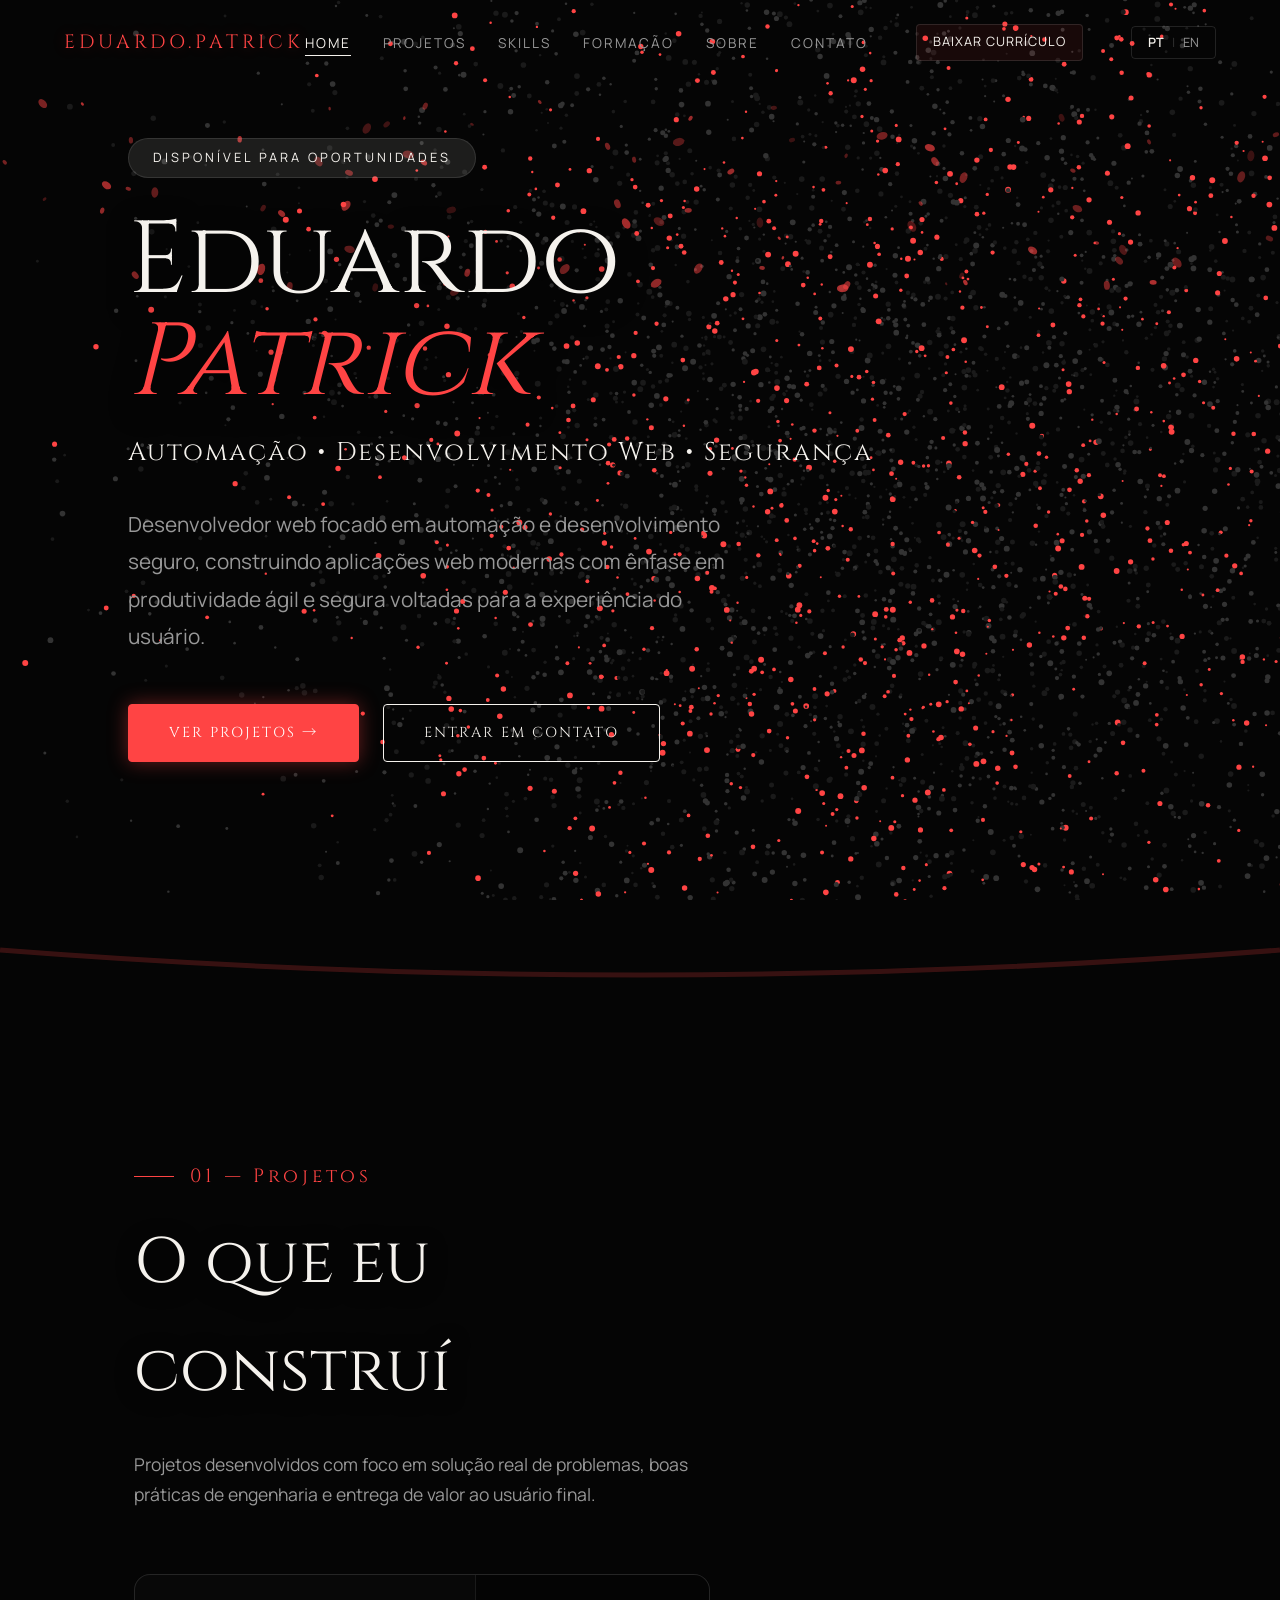
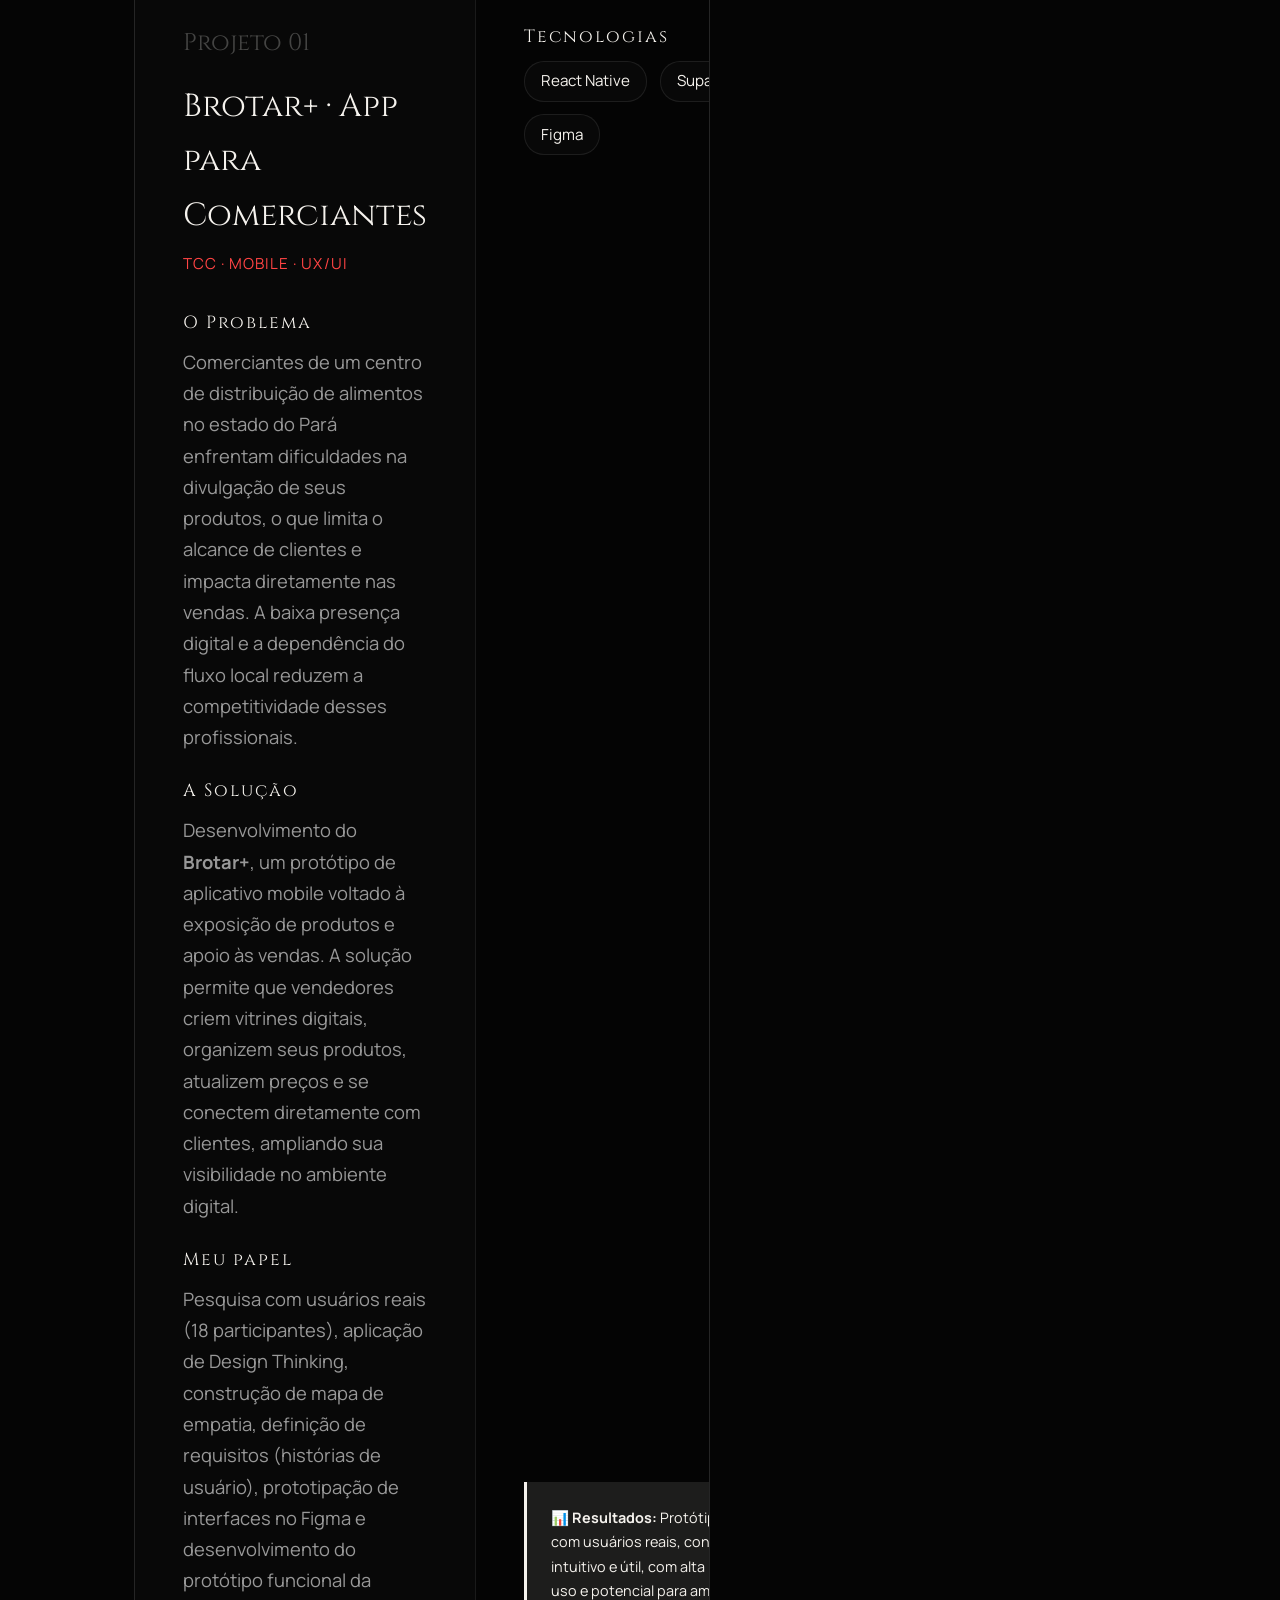
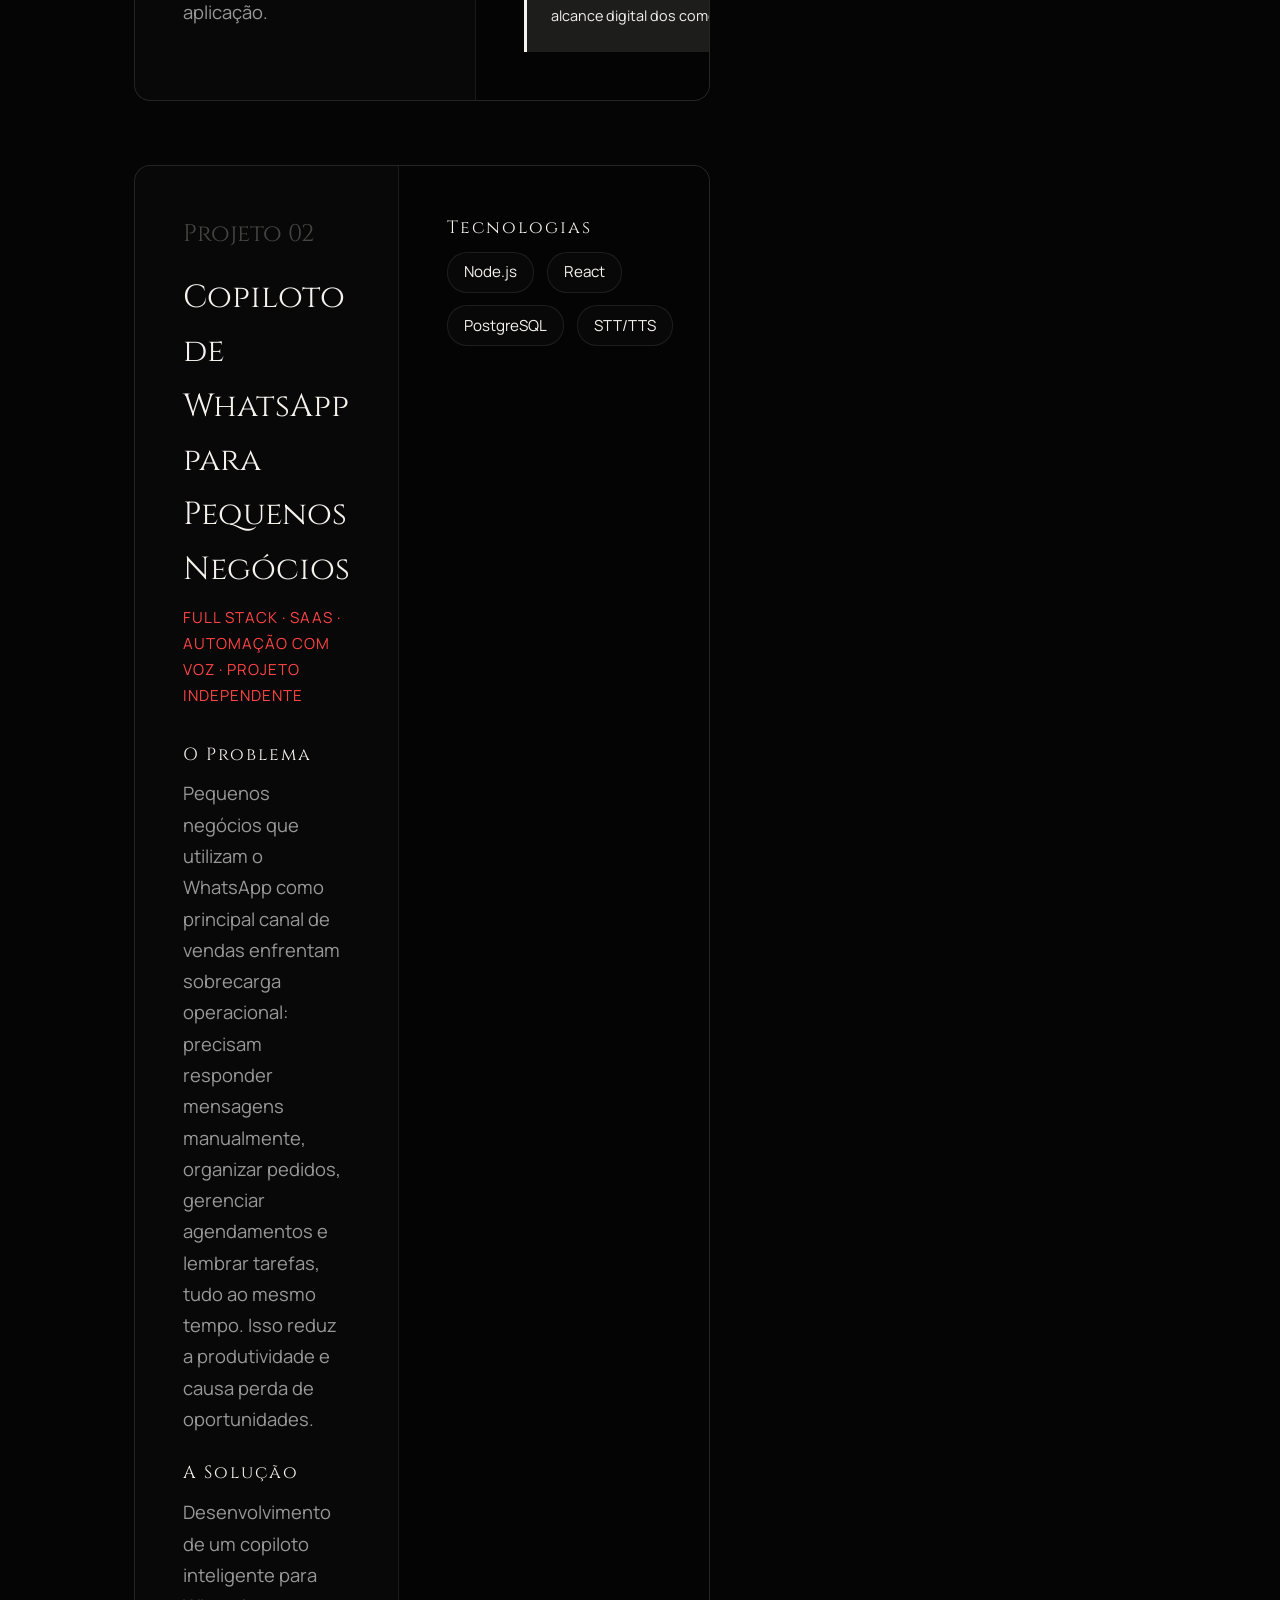
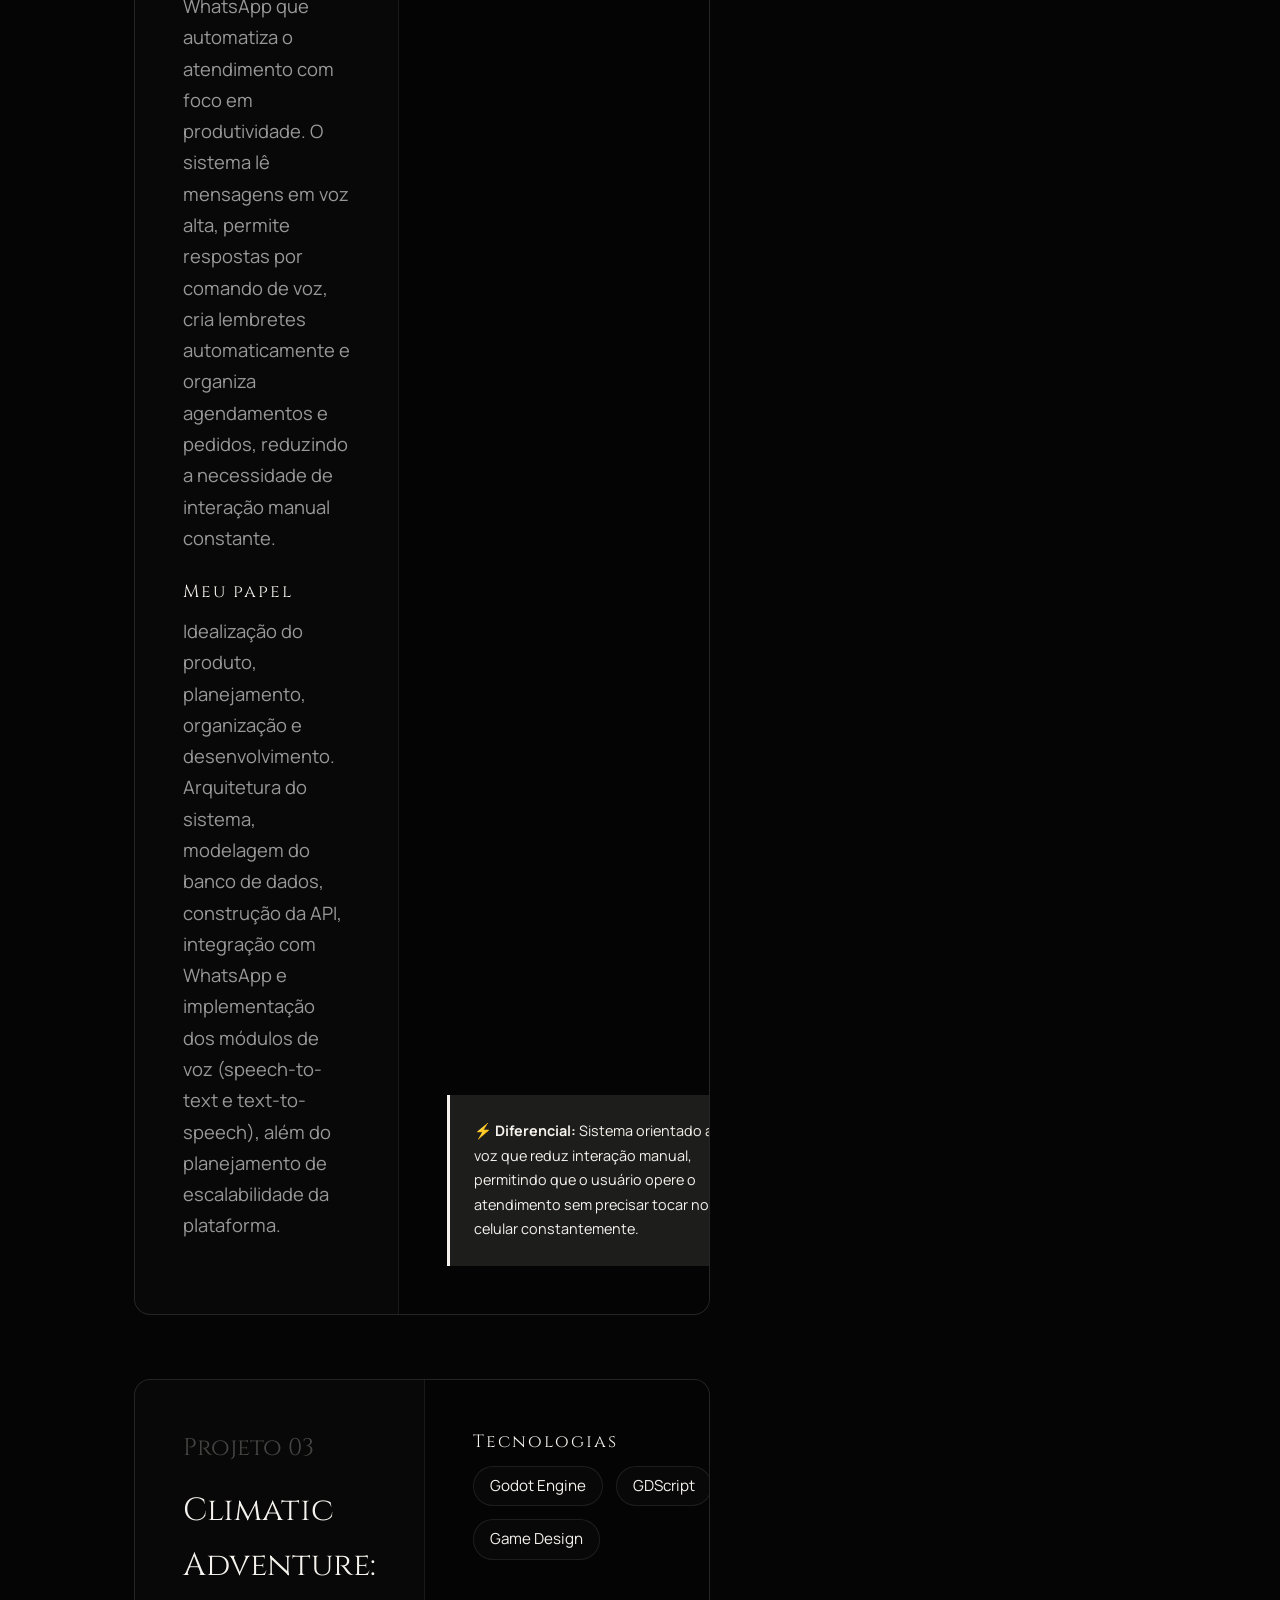
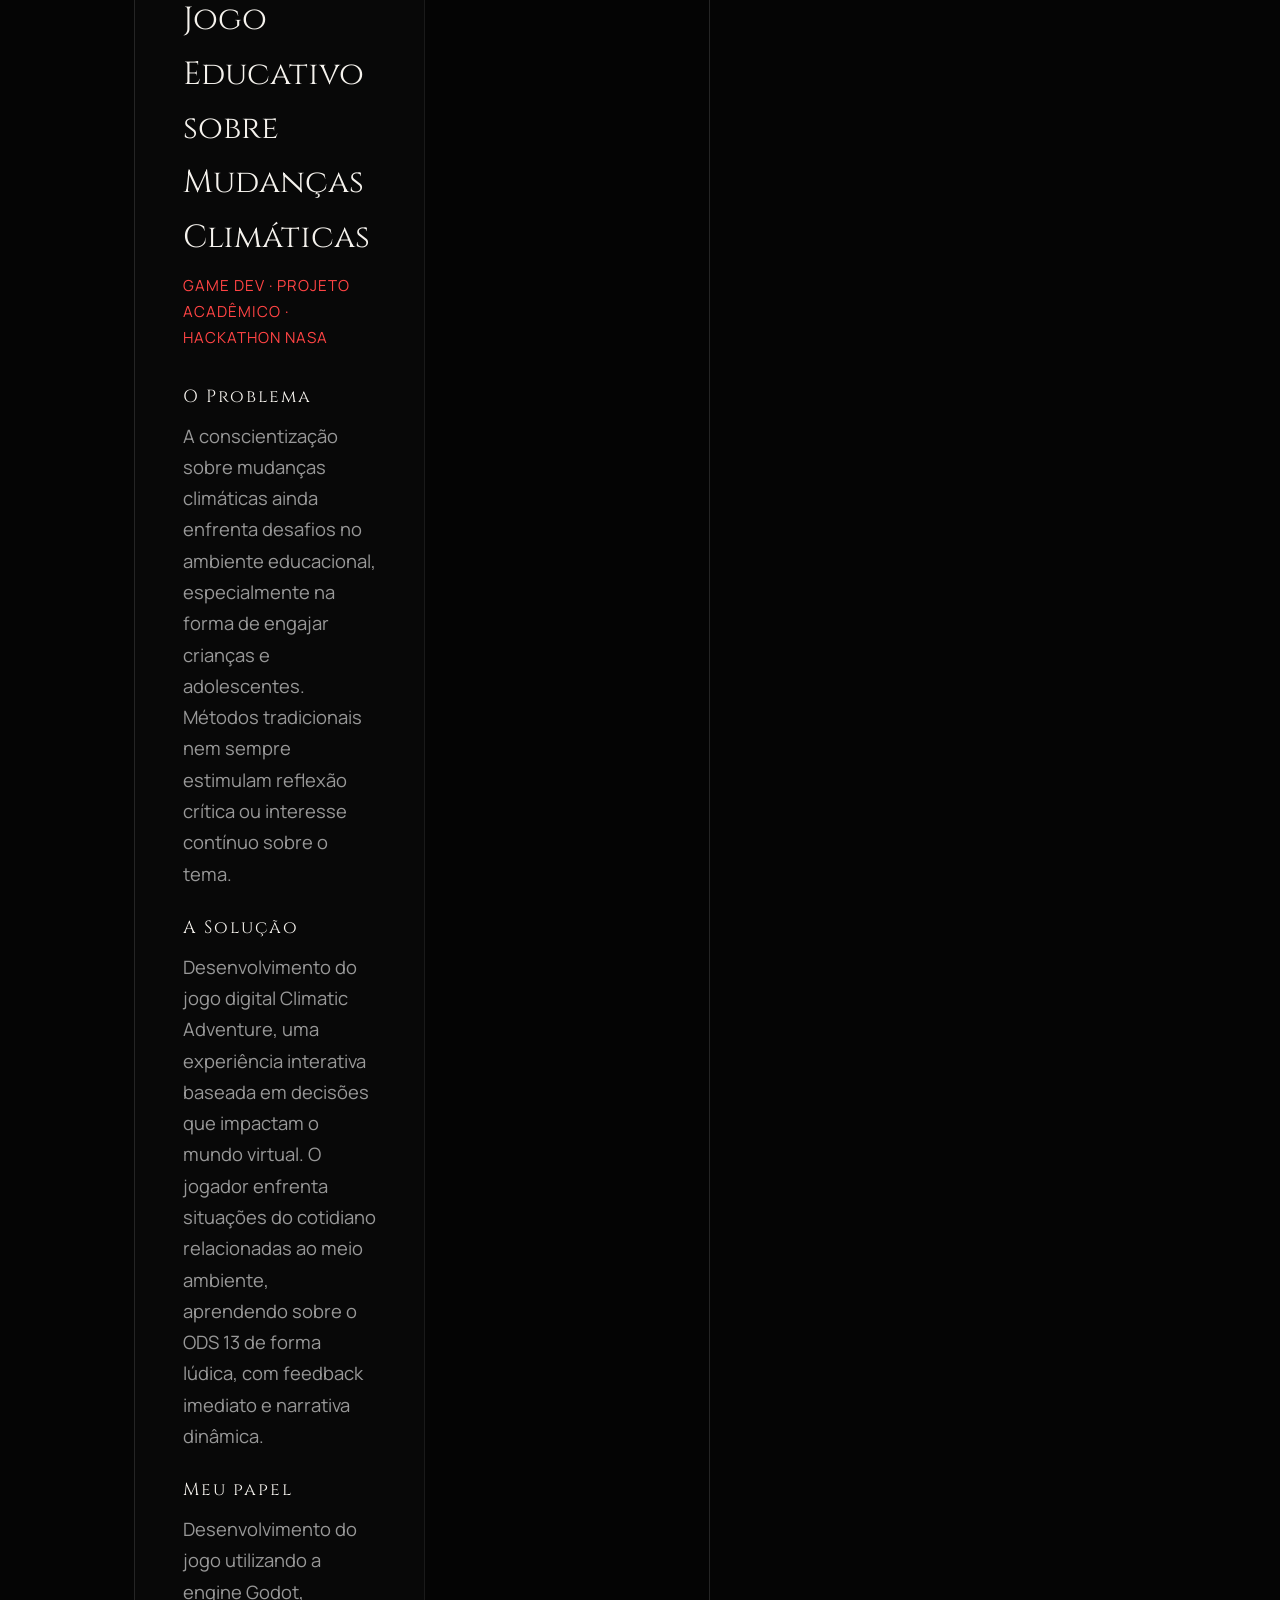
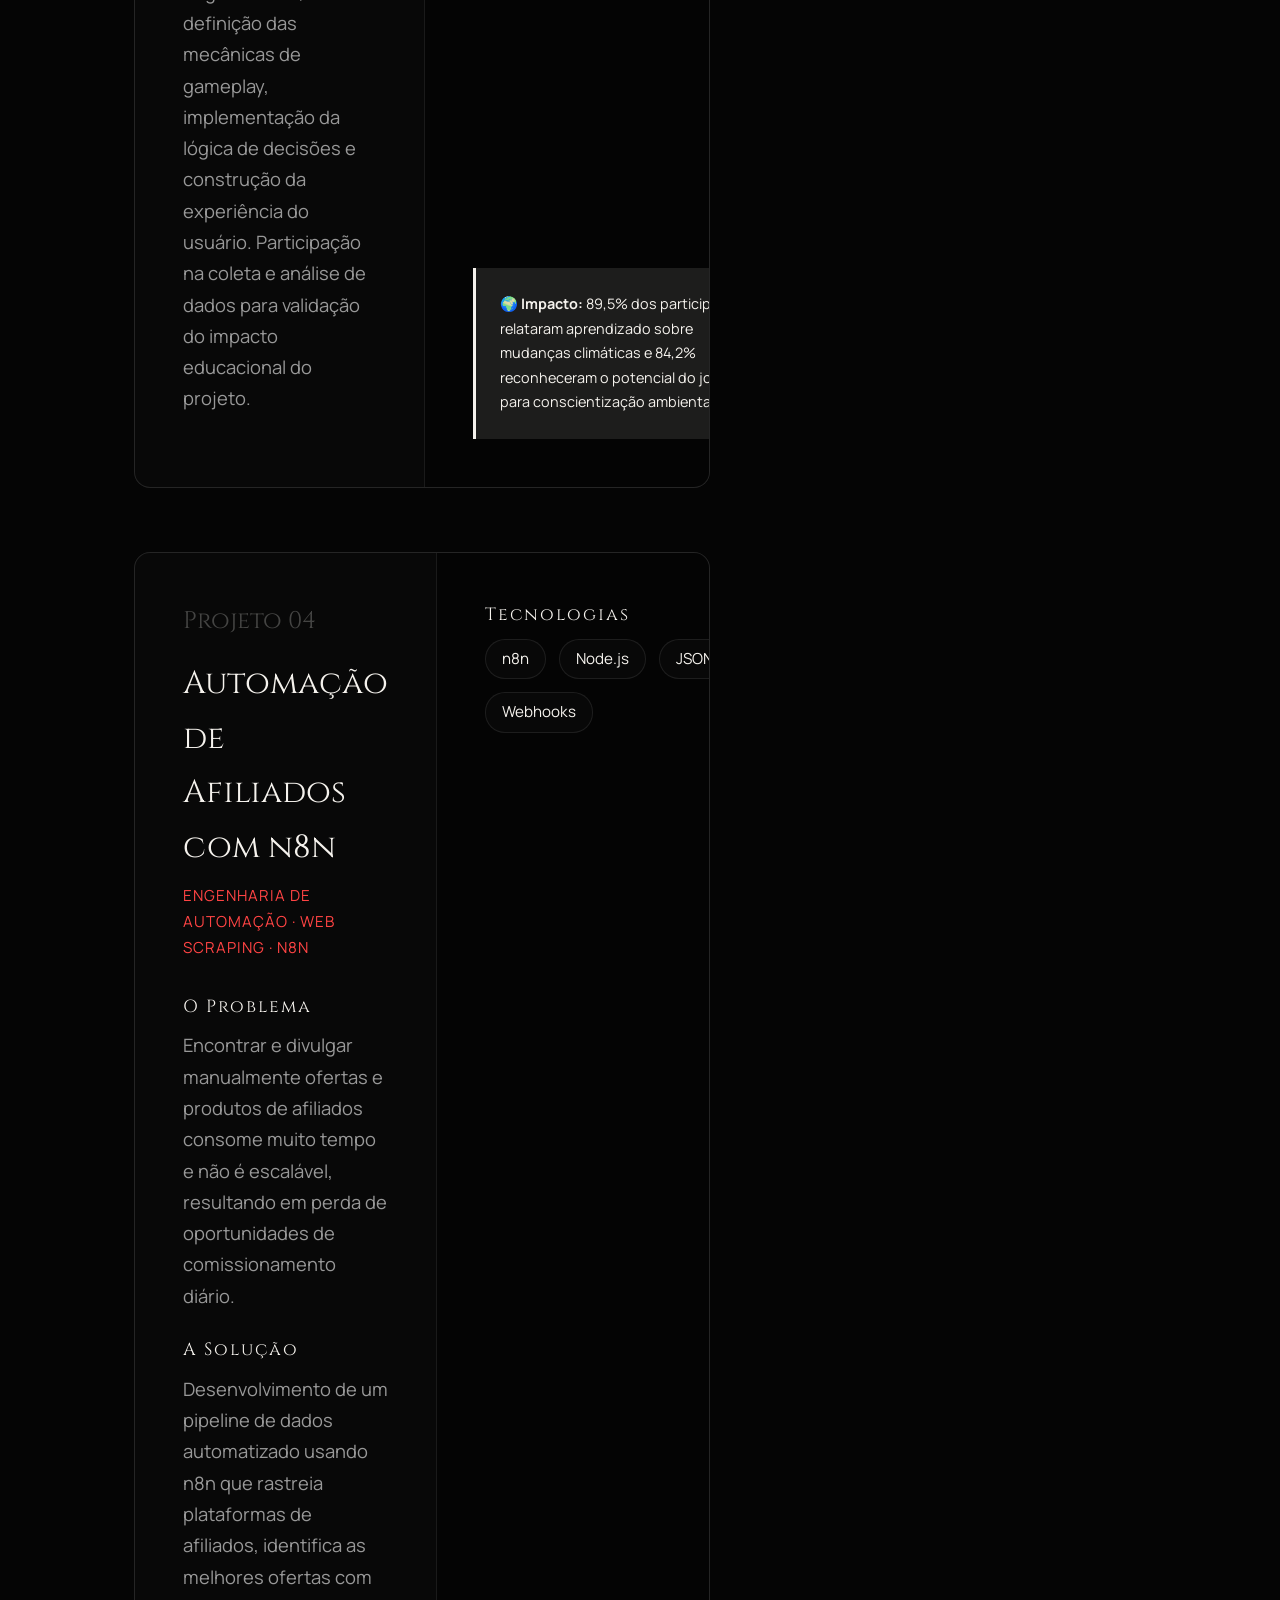
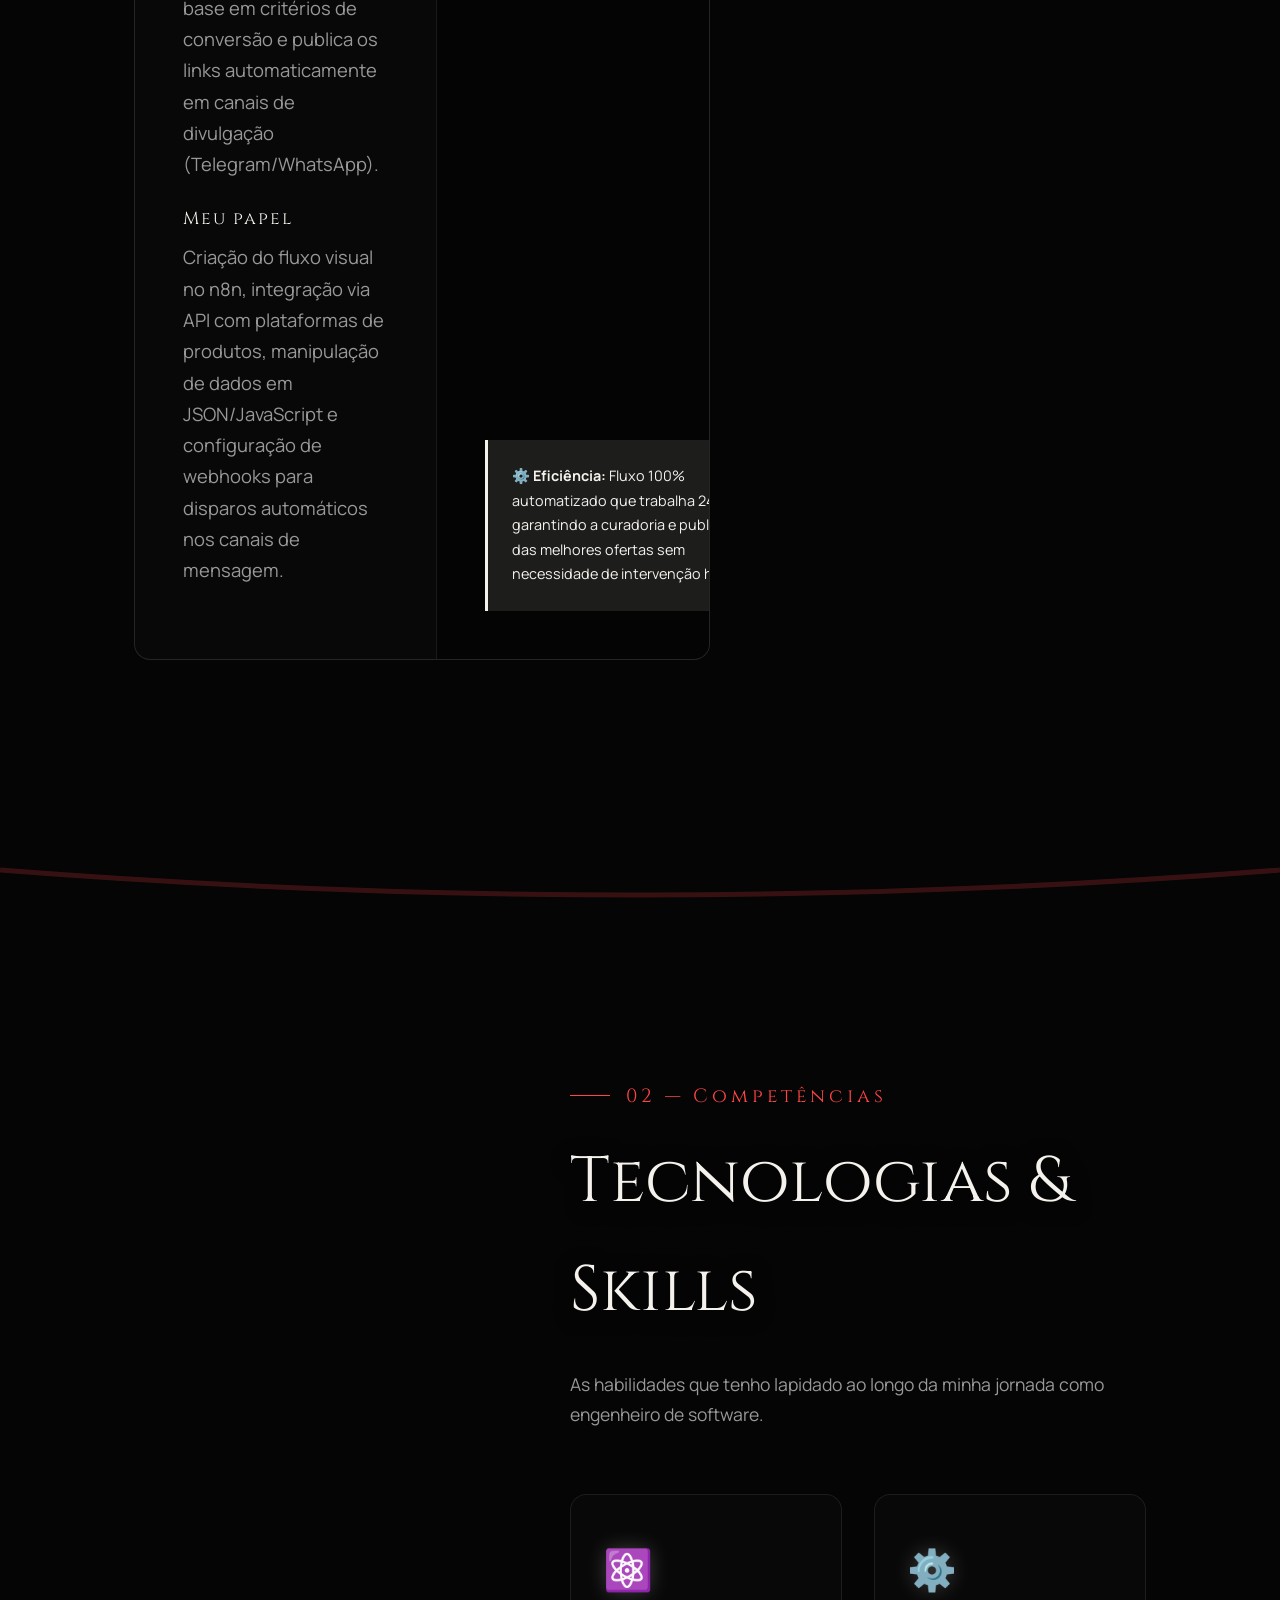
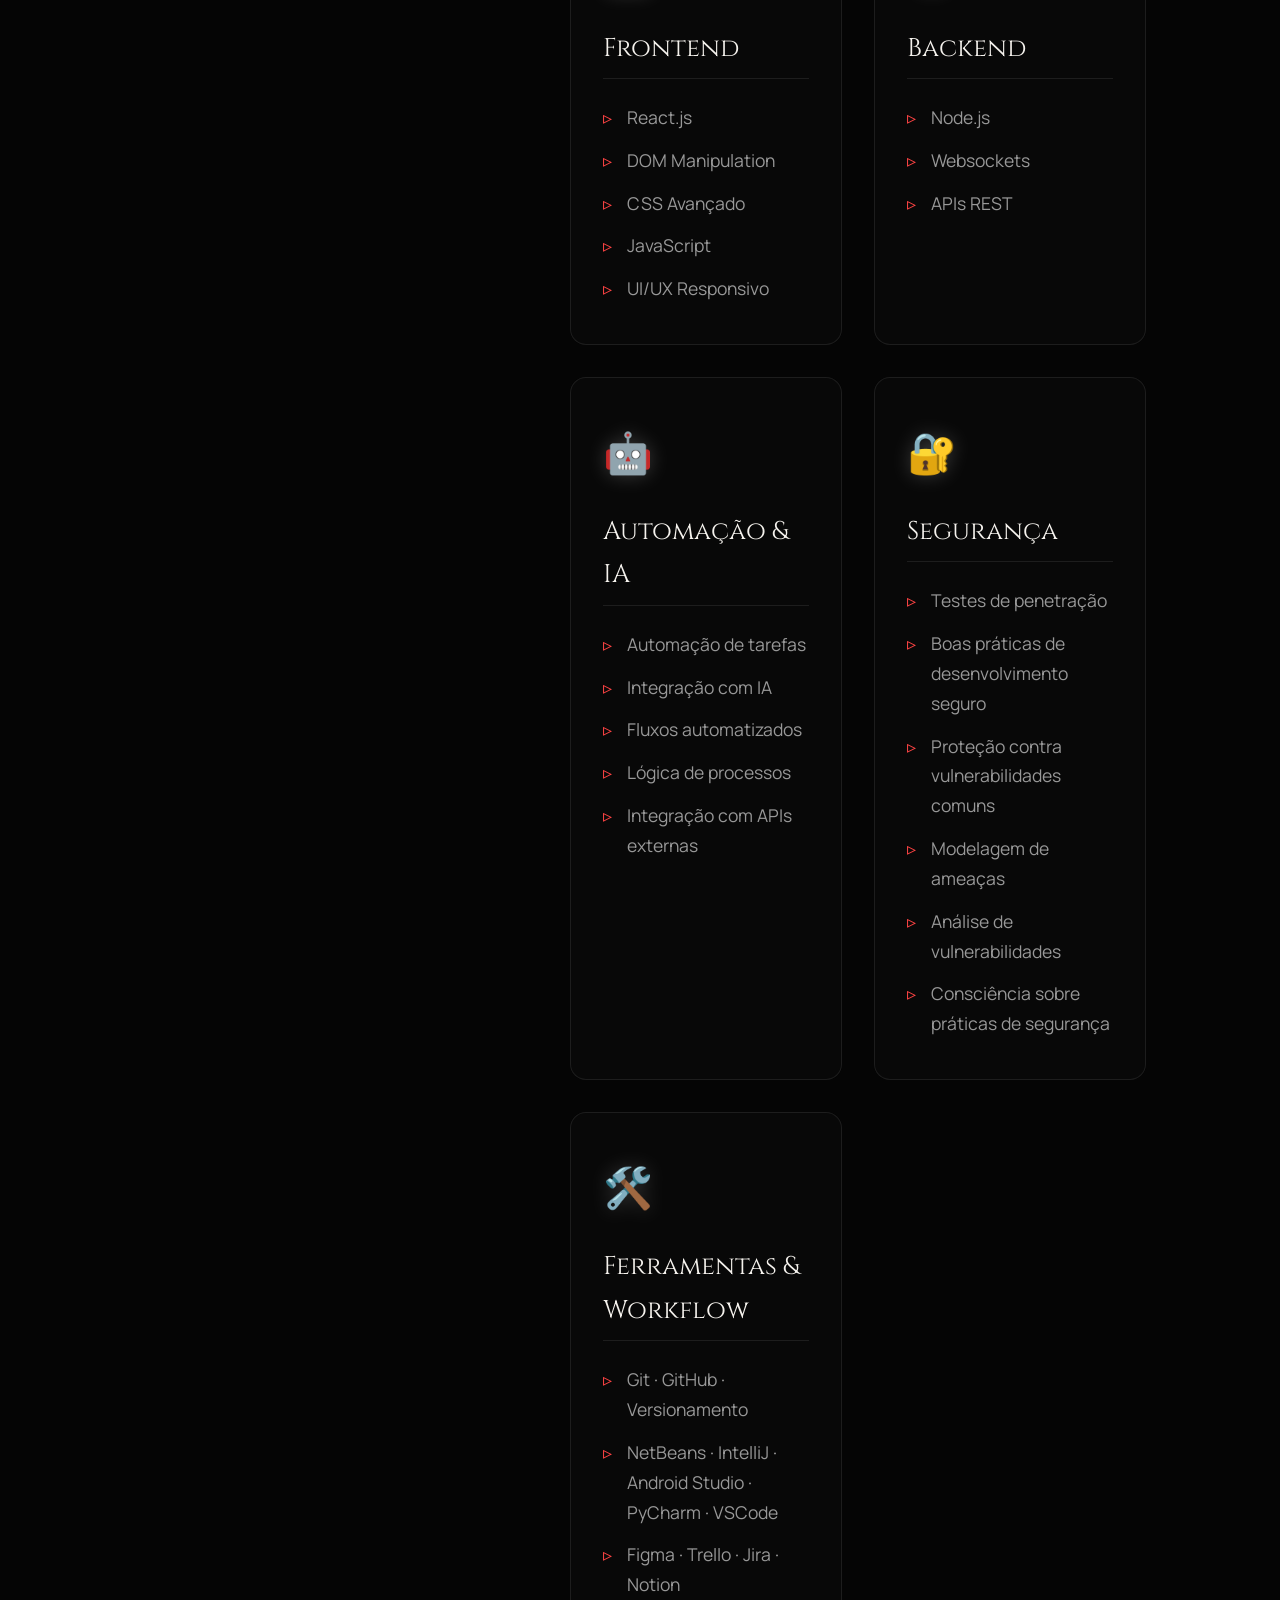
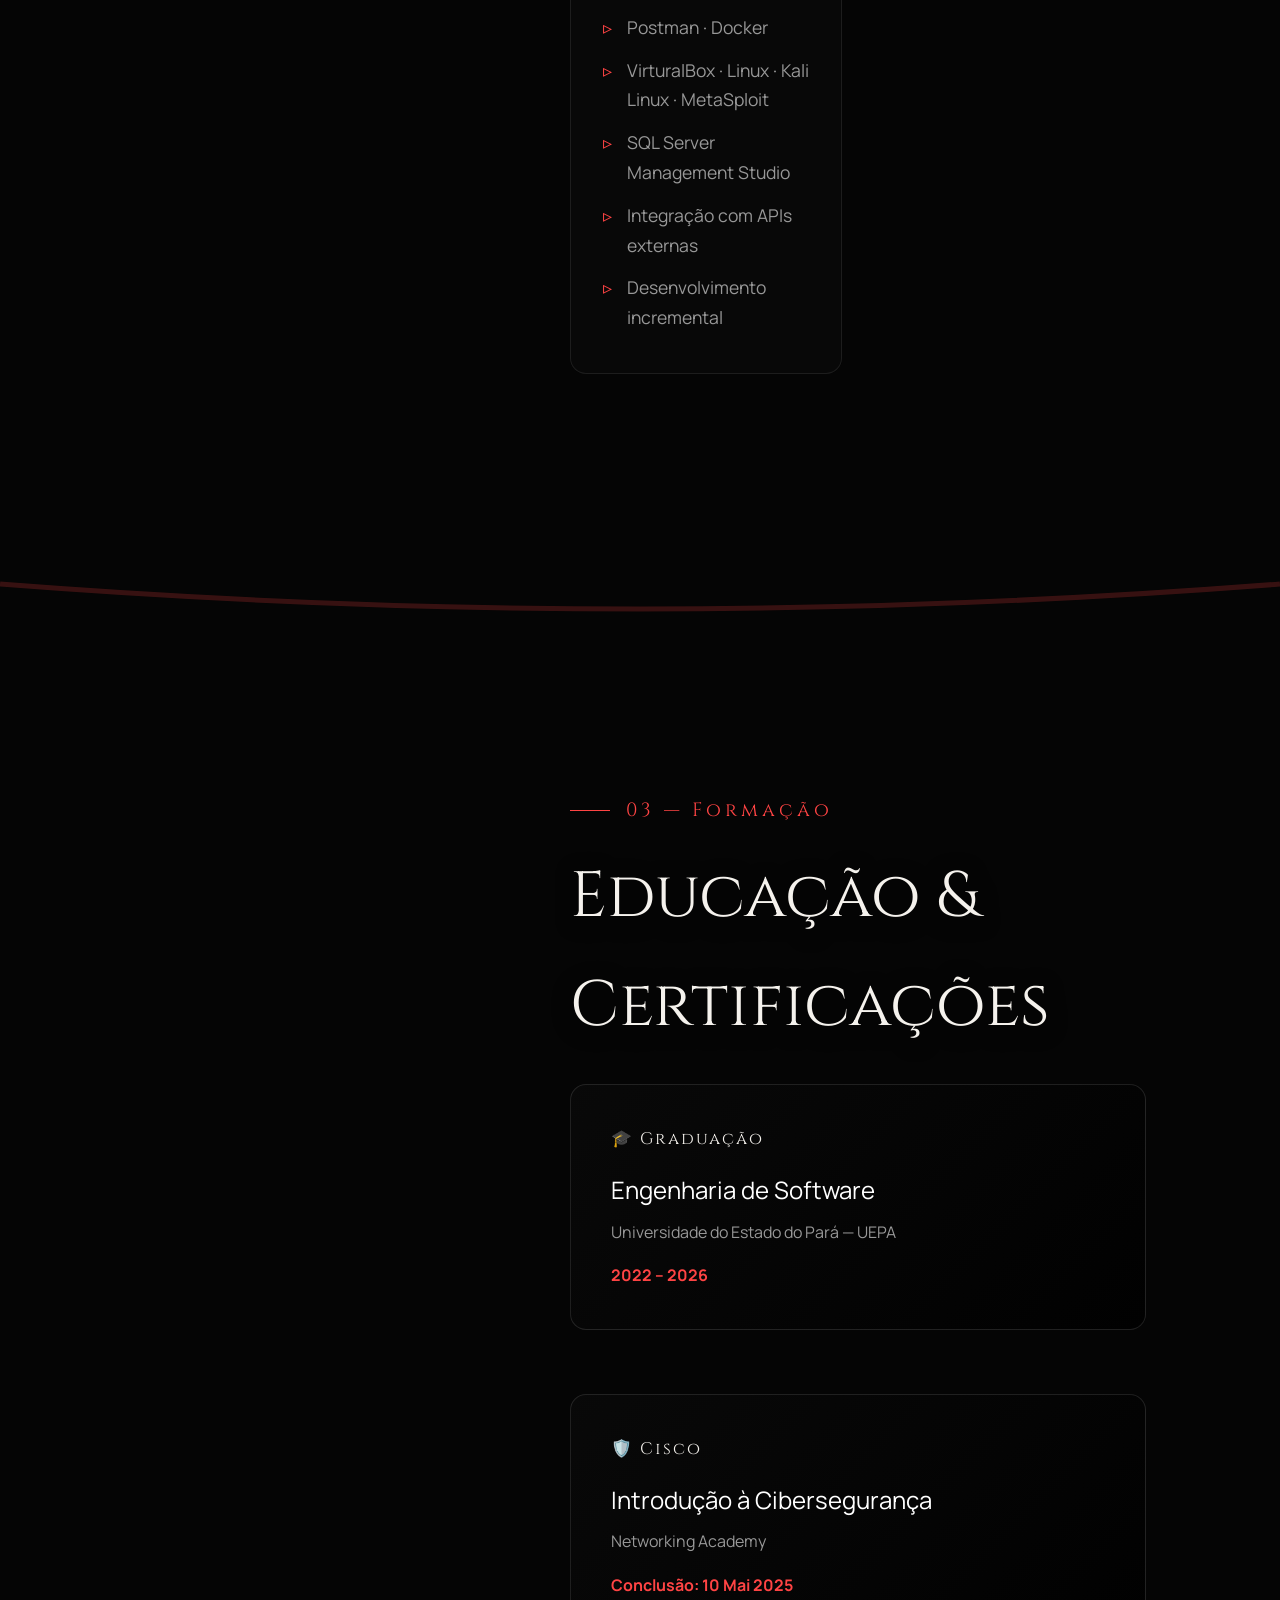
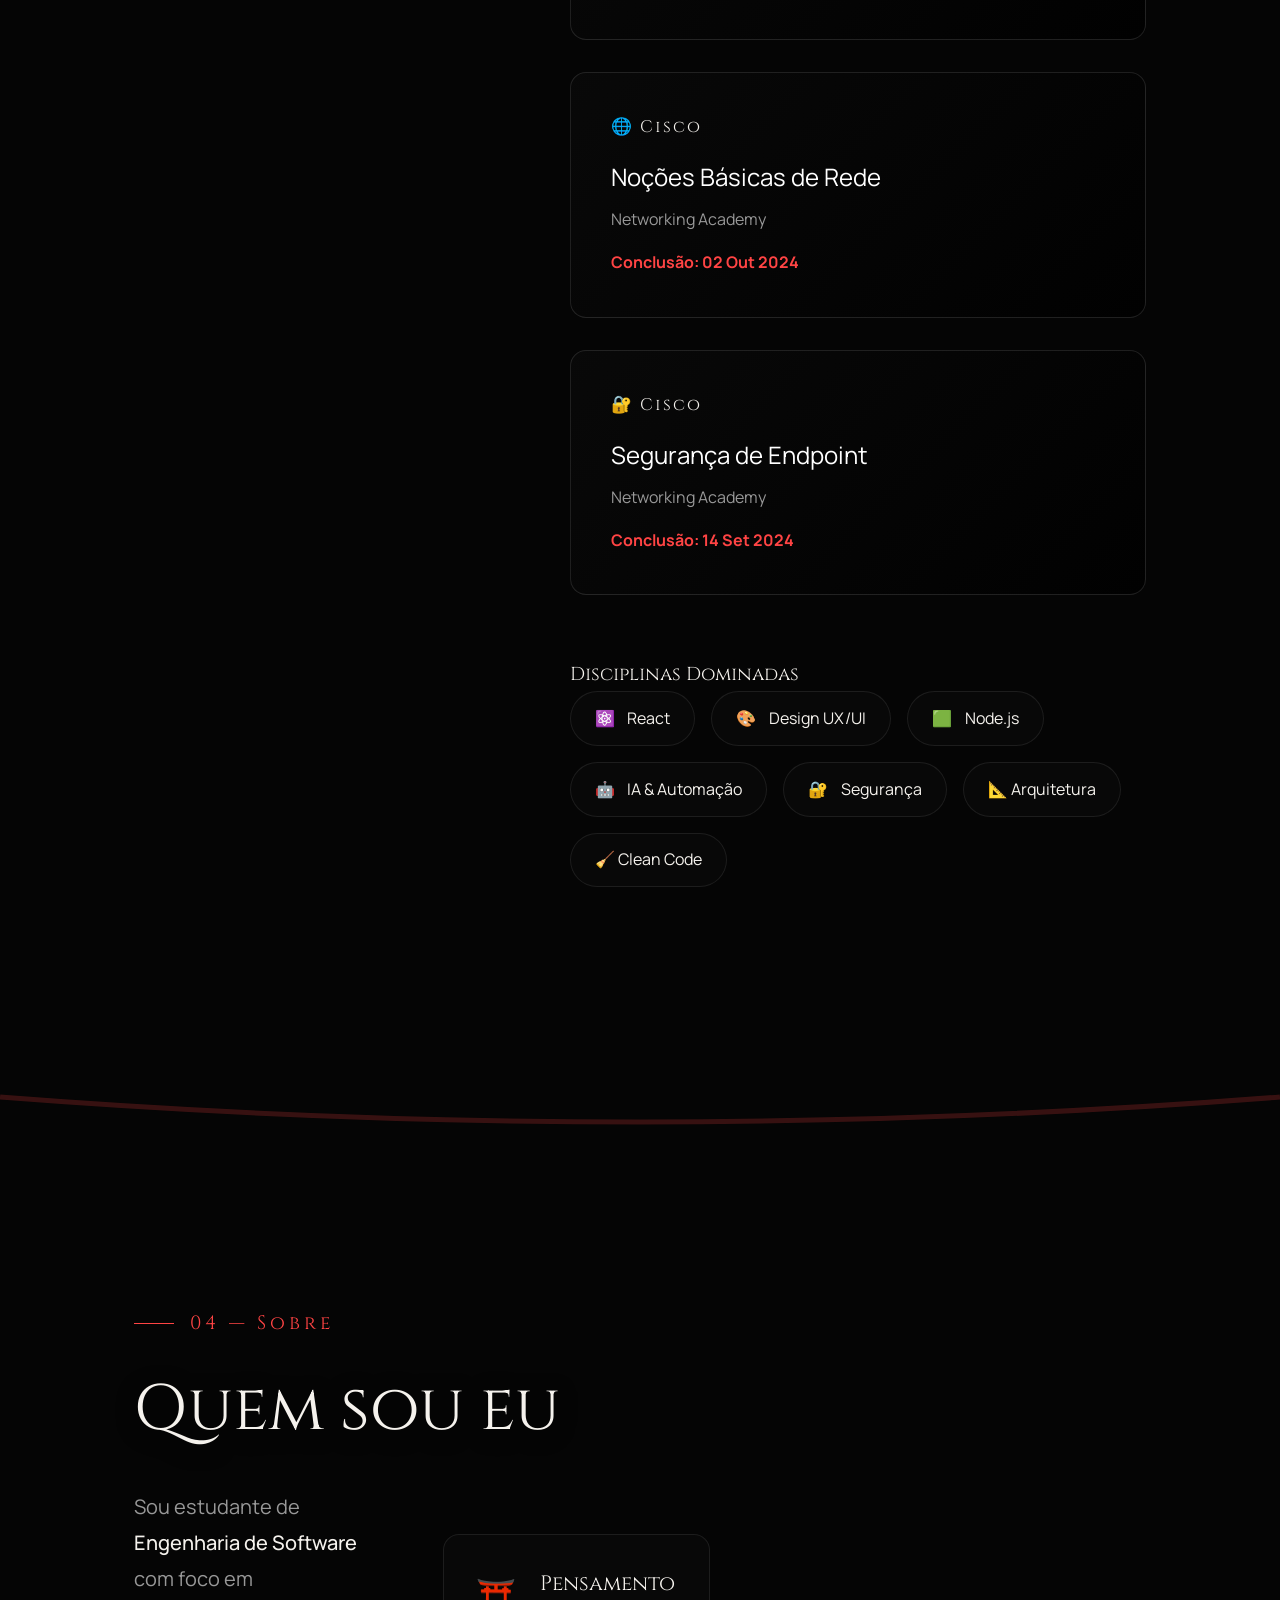
==== commit f8ff29ad: "feat: Adcionei botão para baixar currículo." ====
--- a/index.html
+++ b/index.html
@@ -33,6 +33,9 @@
         <li><a href="#about" data-i18n="nav.about">Sobre</a></li>
         <li><a href="#contact" data-i18n="nav.contact">Contato</a></li>
       </ul>
+      <a class="resume-btn" id="resumeDownload" href="assets/Currículo_Eduardo_Patrick.pdf" download data-i18n="nav.resume">
+        Baixar currículo
+      </a>
       <button class="lang-toggle" id="langToggle" type="button" aria-label="Toggle language">
         <span class="lang-opt" data-i18n="lang.pt">PT</span>
         <span class="lang-sep">|</span>
@@ -48,6 +51,9 @@
       <a href="#education" data-i18n="nav.education">Formação</a>
       <a href="#about" data-i18n="nav.about">Sobre</a>
       <a href="#contact" data-i18n="nav.contact">Contato</a>
+      <a class="resume-btn mobile" id="resumeDownloadMobile" href="assets/Currículo_Eduardo_Patrick.pdf" download data-i18n="nav.resume">
+        Baixar currículo
+      </a>
       <button class="lang-toggle" id="langToggleMobile" type="button">
         <span class="lang-opt" data-i18n="lang.pt">PT</span>
         <span class="lang-sep">|</span>
@@ -463,4 +469,4 @@
   <script src="main.js"></script>
 
 </body>
-</html>+</html>
--- a/styles.css
+++ b/styles.css
@@ -165,6 +165,30 @@
 .lang-toggle:hover { border-color: var(--accent); color: var(--accent); }
 .lang-opt.active { color: var(--accent); font-weight: 600; }
 .lang-sep { opacity: 0.3; }
+
+.resume-btn {
+  display: inline-flex;
+  align-items: center;
+  justify-content: center;
+  background: rgba(255, 68, 68, 0.08);
+  border: 1px solid var(--border-accent);
+  padding: 0.4rem 1rem;
+  border-radius: var(--radius-sm);
+  color: var(--text-main);
+  text-decoration: none;
+  font-family: var(--font-sans);
+  font-size: 0.8rem;
+  letter-spacing: 1px;
+  text-transform: uppercase;
+  transition: all 0.3s ease;
+  white-space: nowrap;
+}
+.resume-btn:hover { border-color: var(--accent); color: var(--accent); background: rgba(255, 68, 68, 0.12); }
+.nav-mobile .resume-btn {
+  width: 100%;
+  padding: 0.8rem 1rem;
+  border-radius: var(--radius-sm);
+}
 
 .nav-toggle {
   display: none;
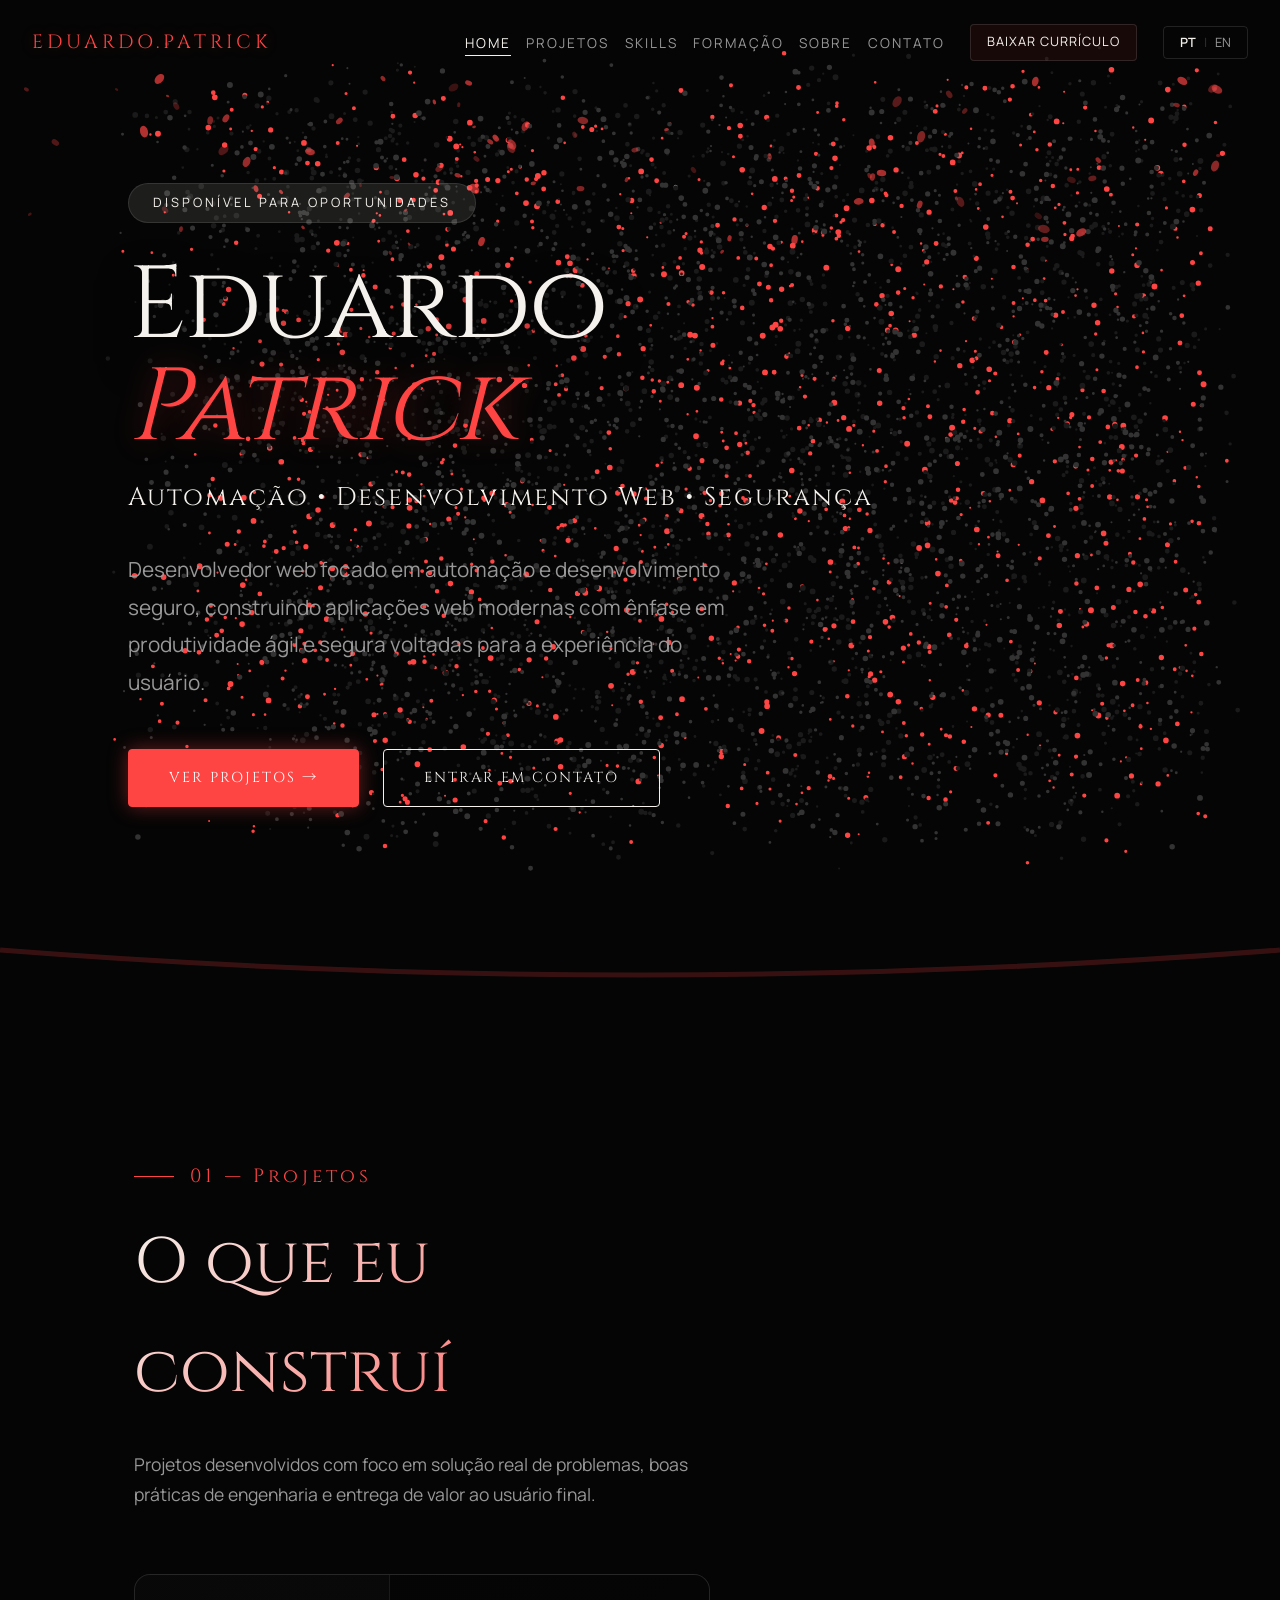
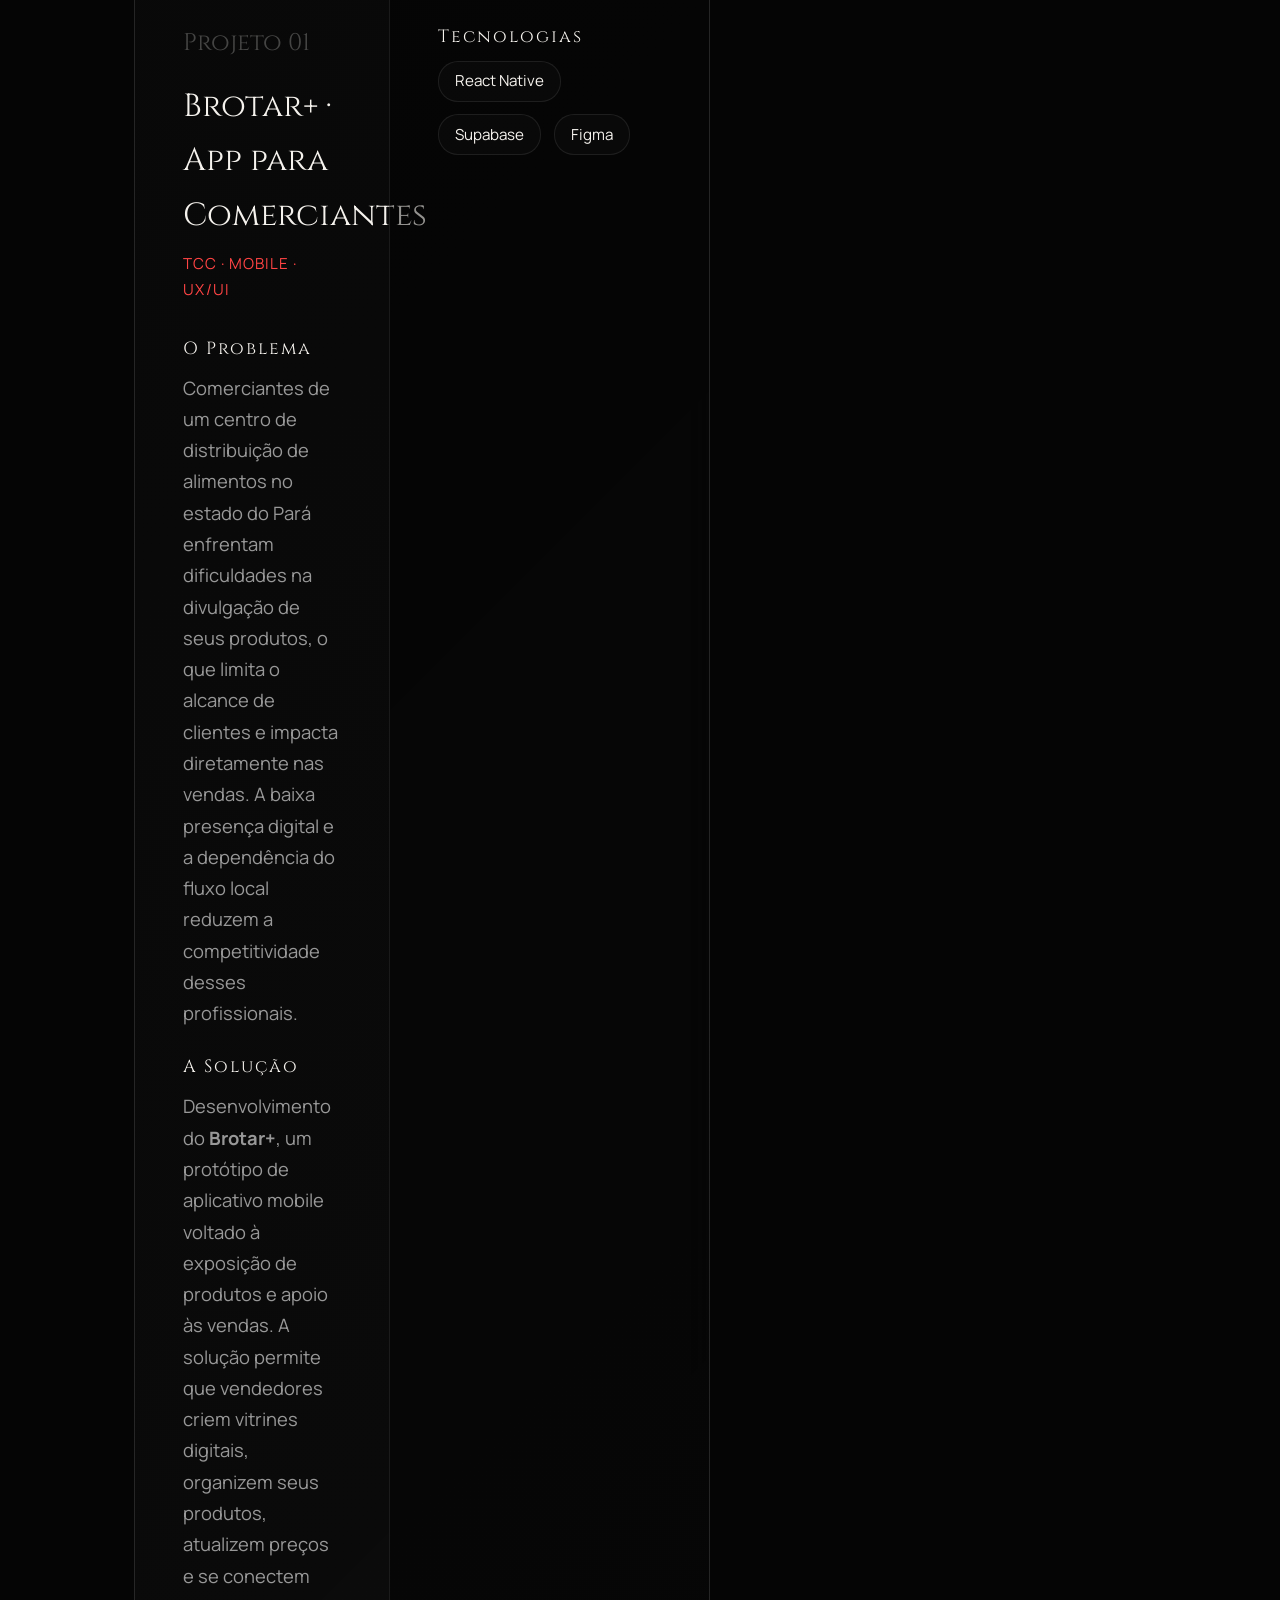
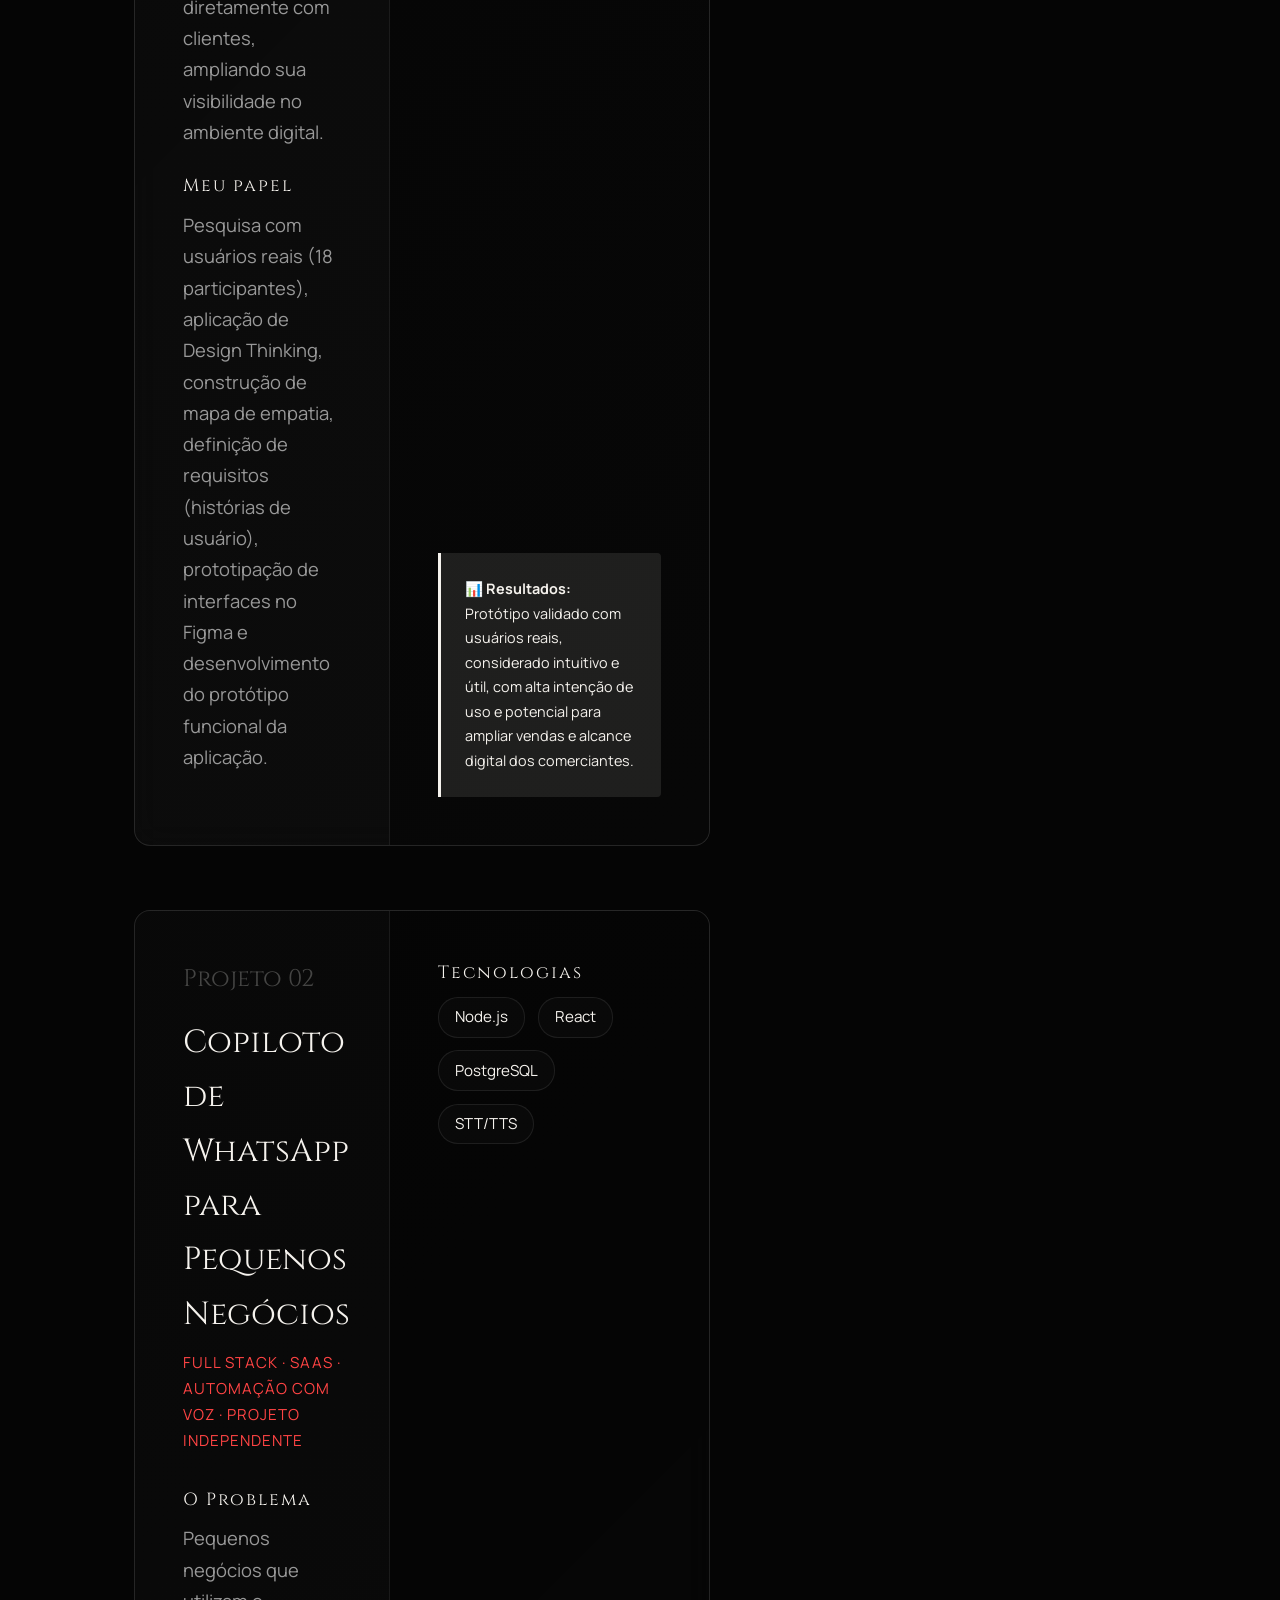
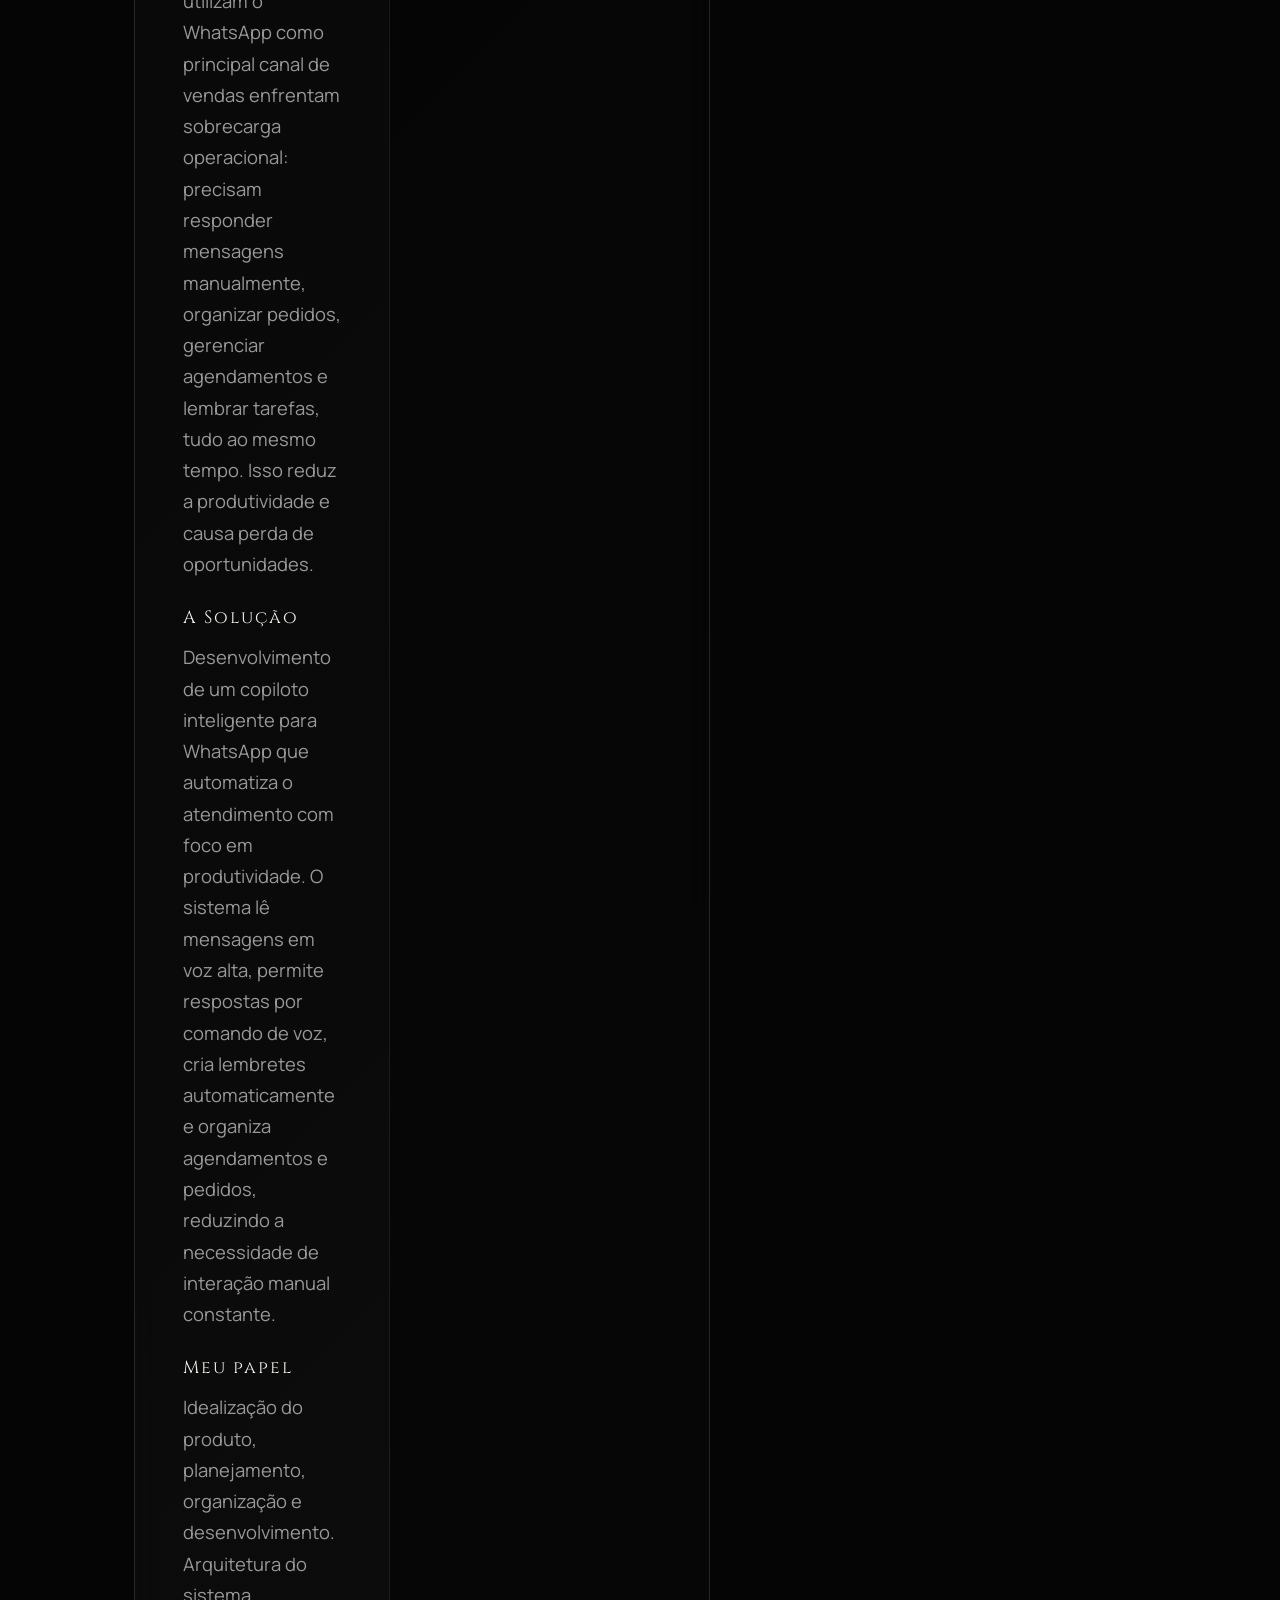
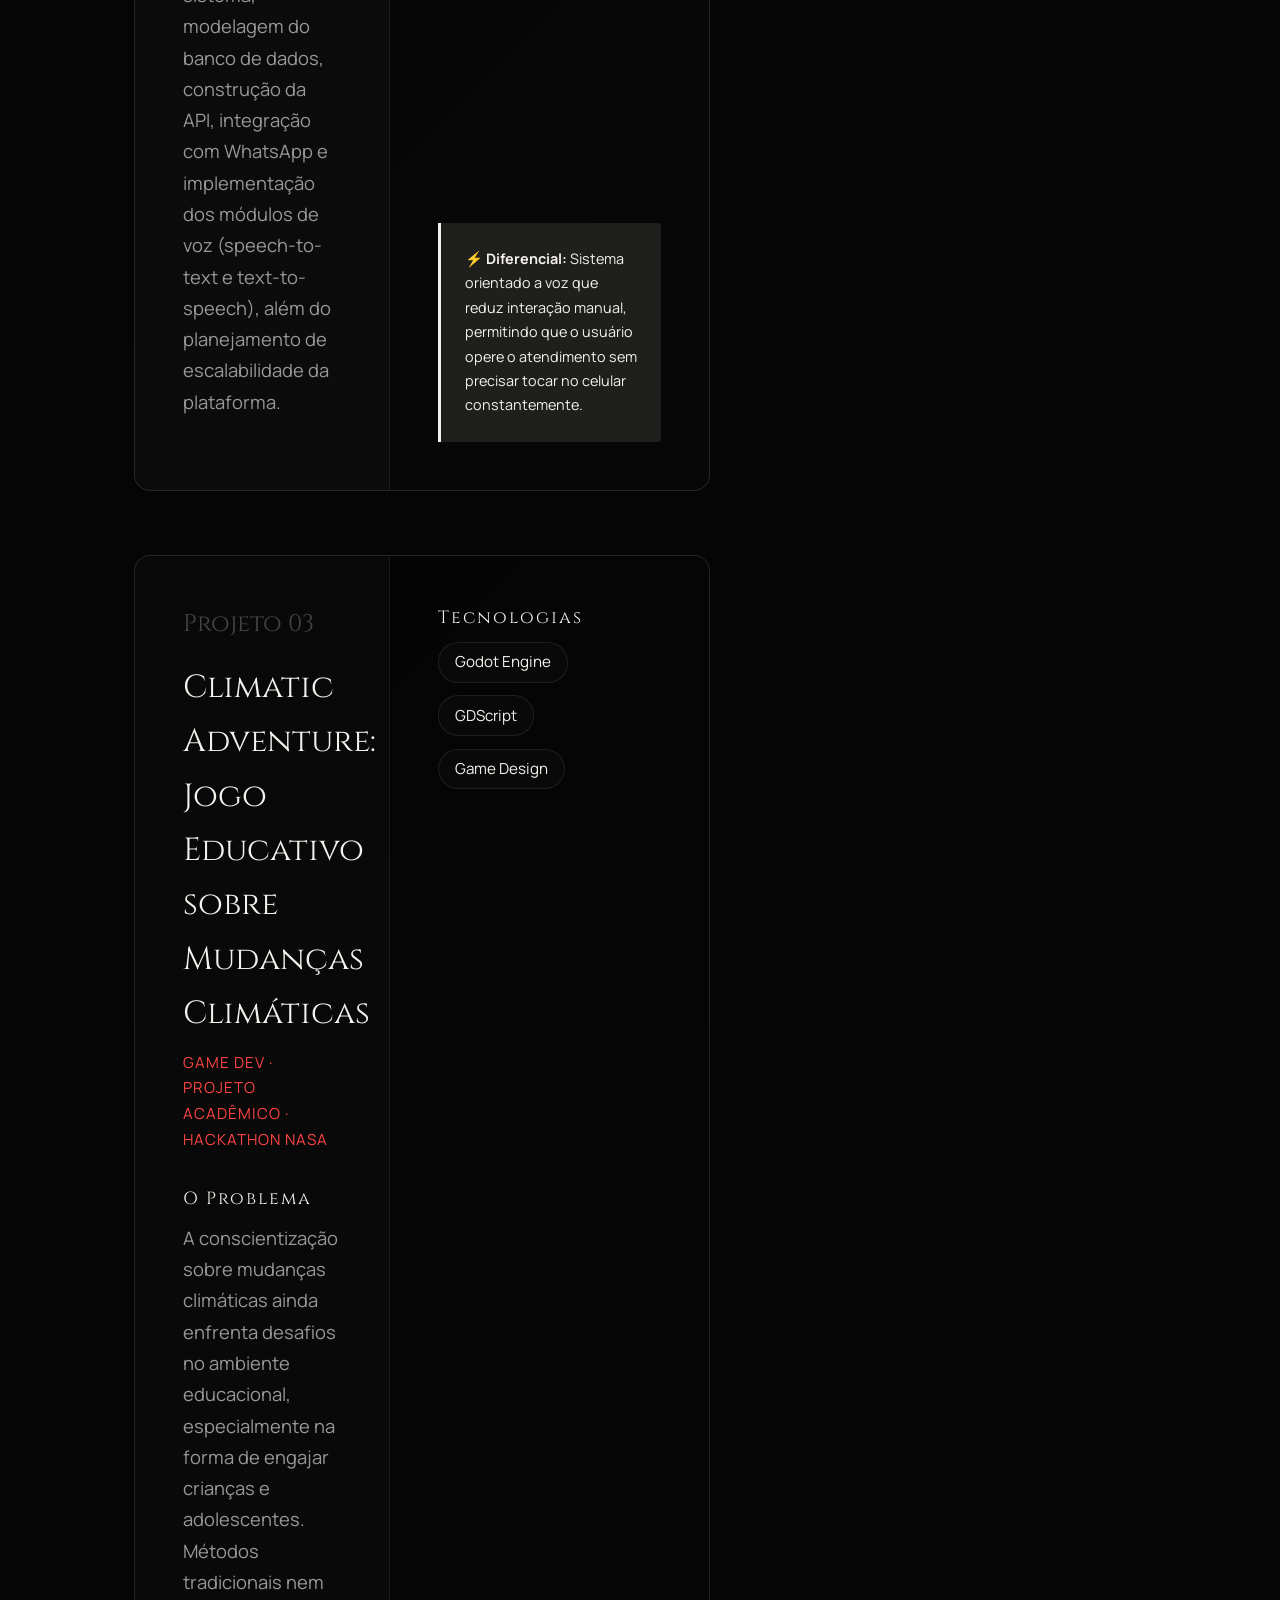
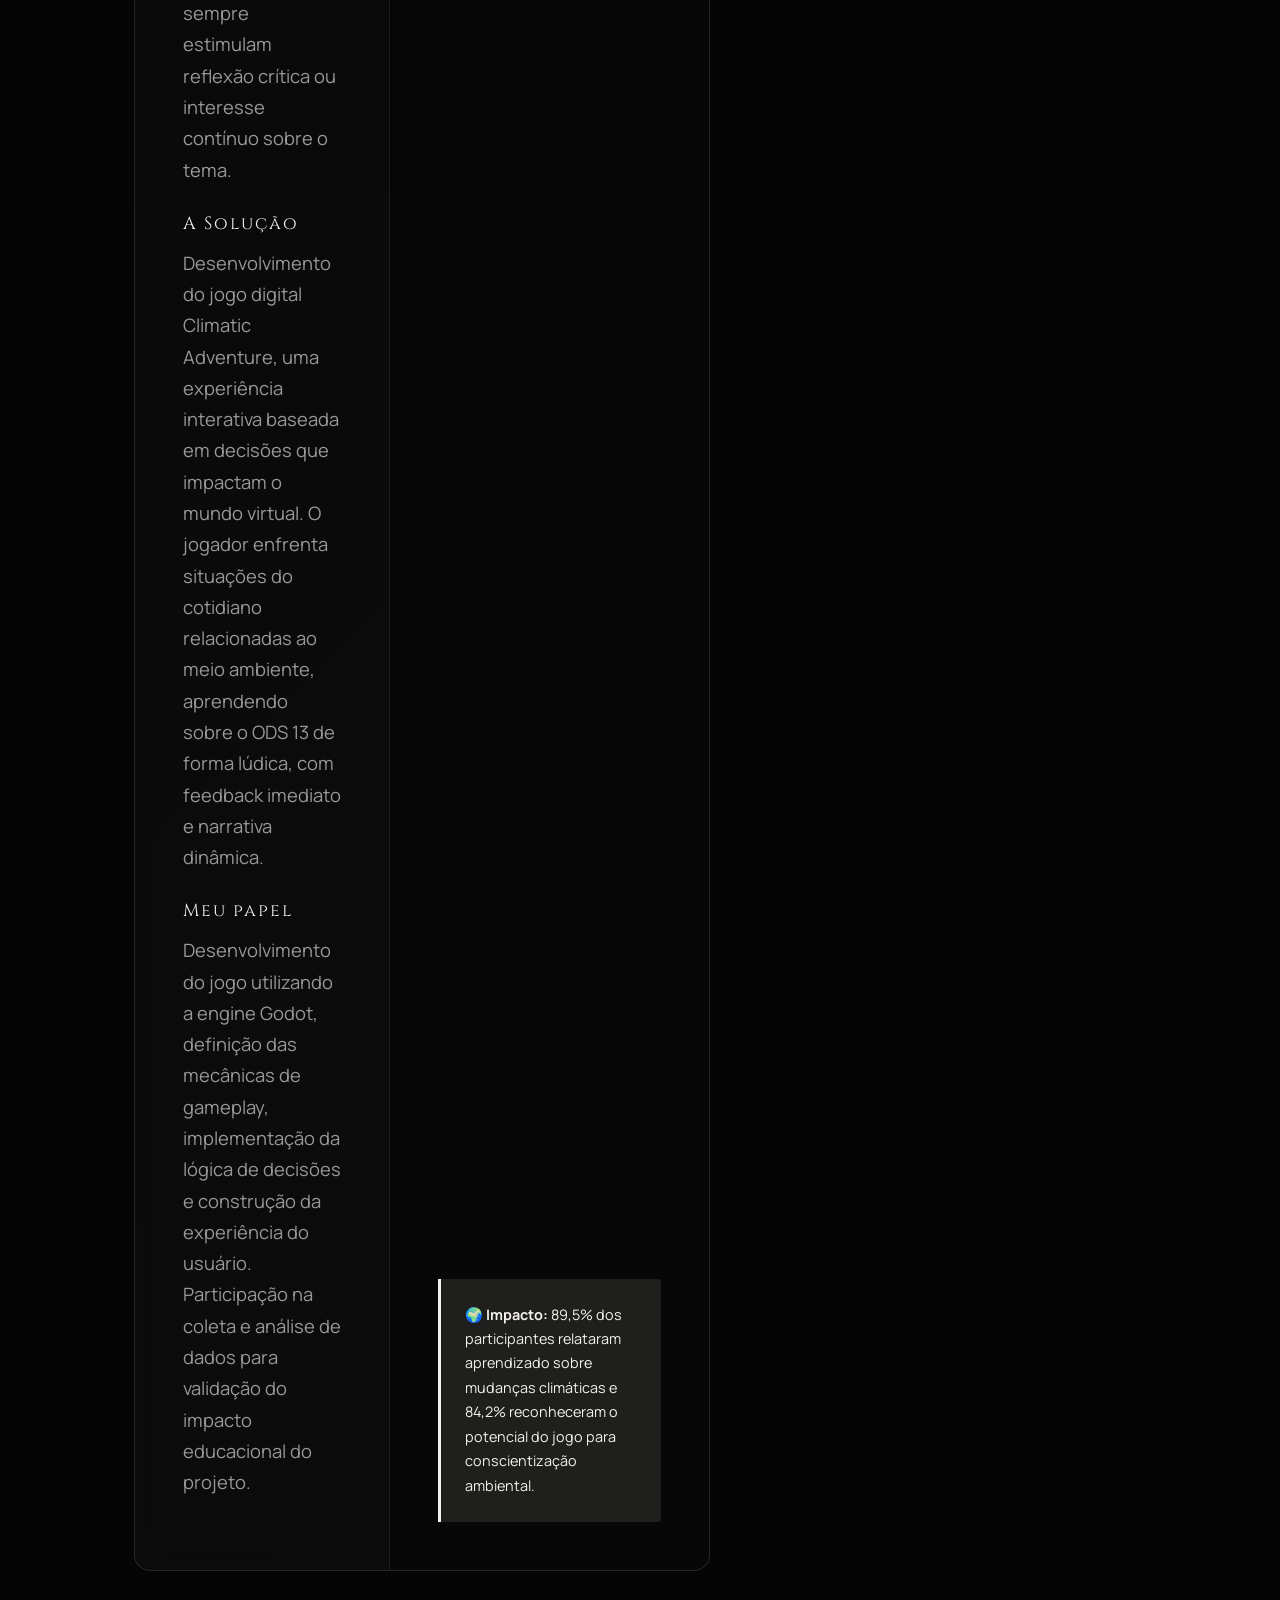
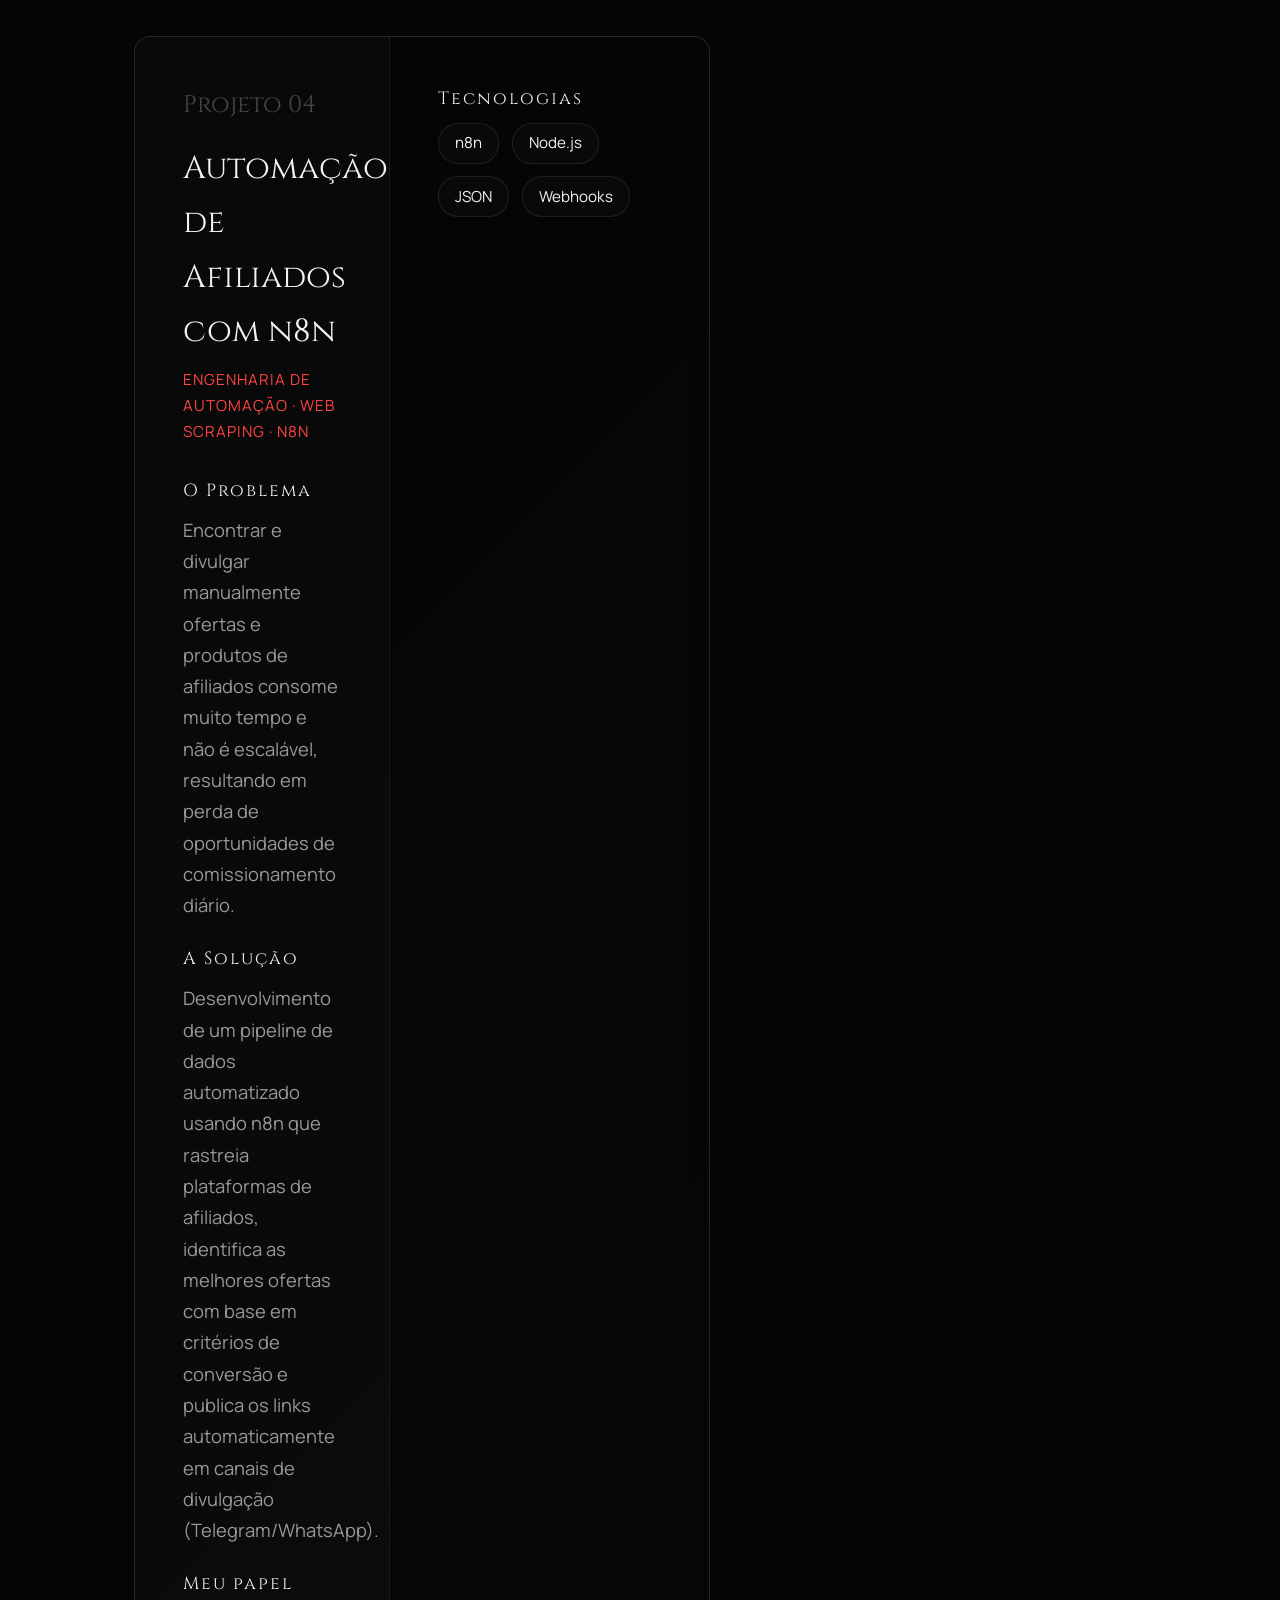
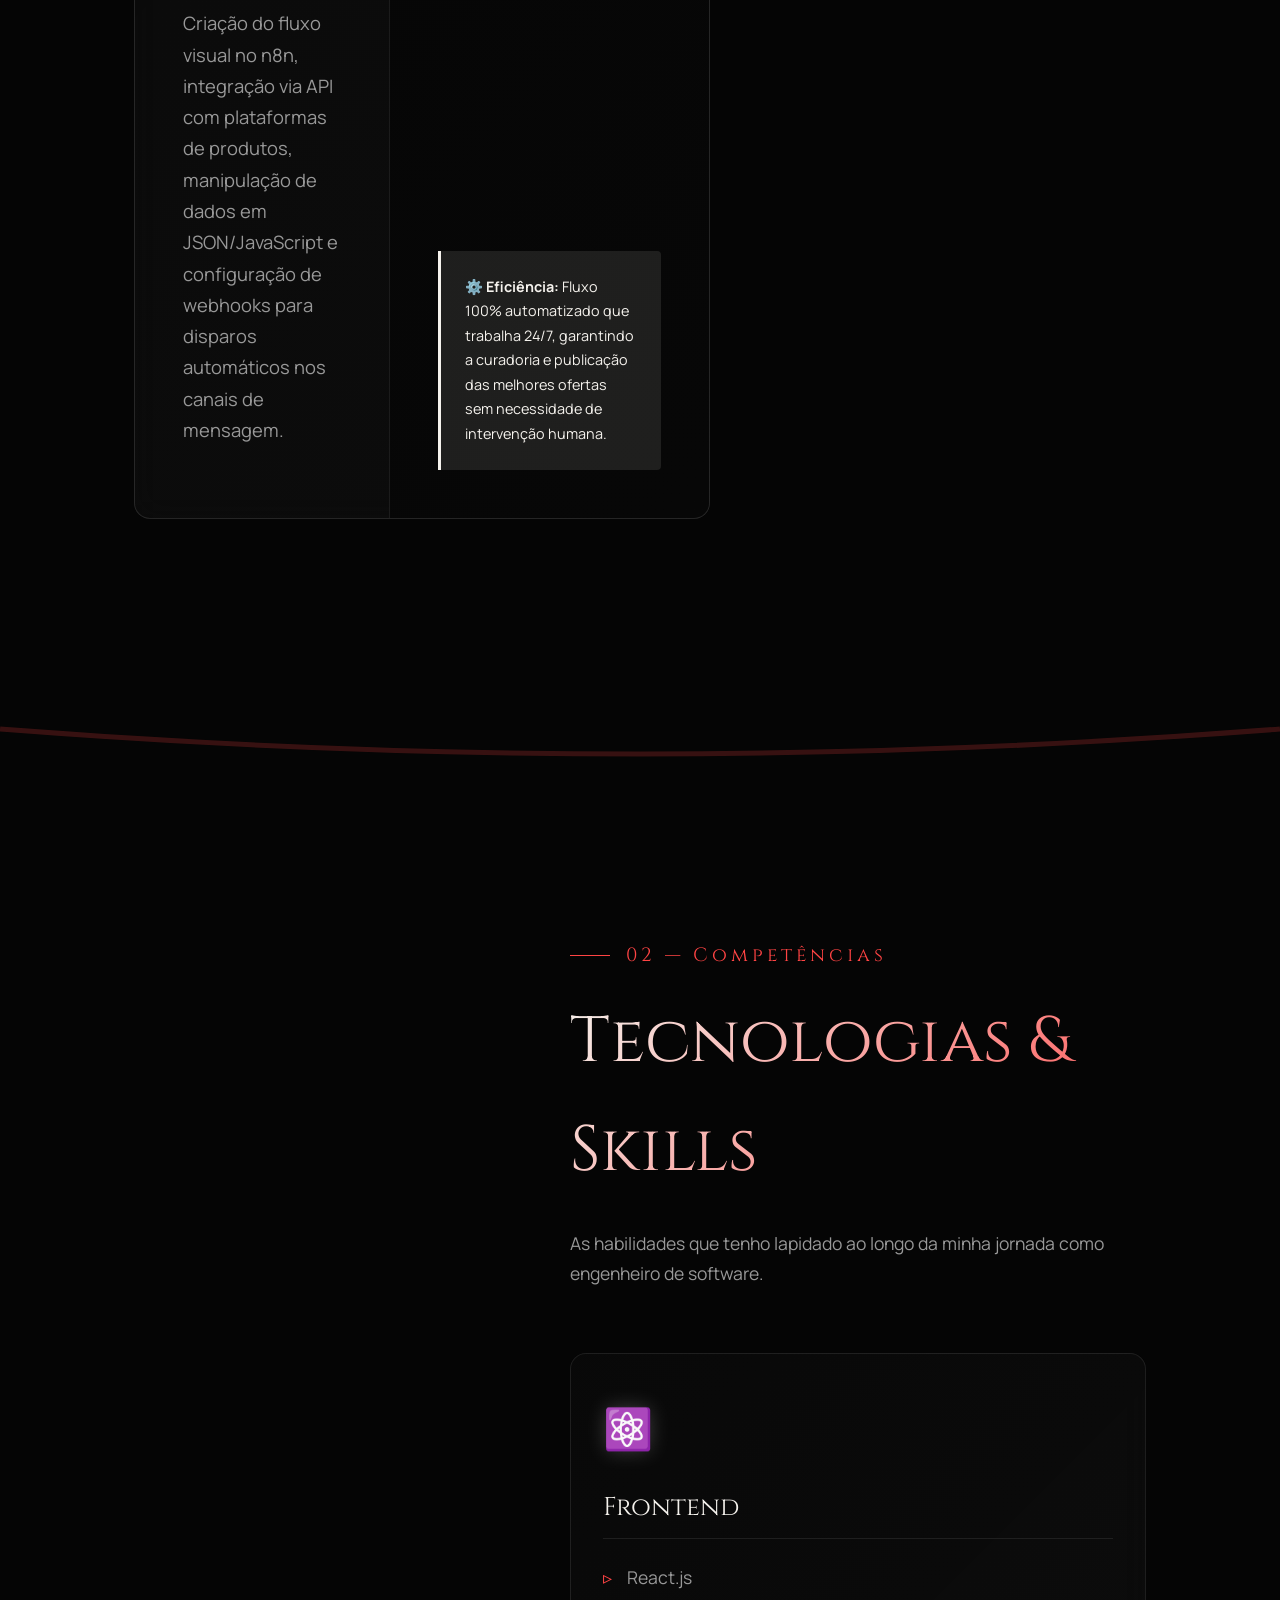
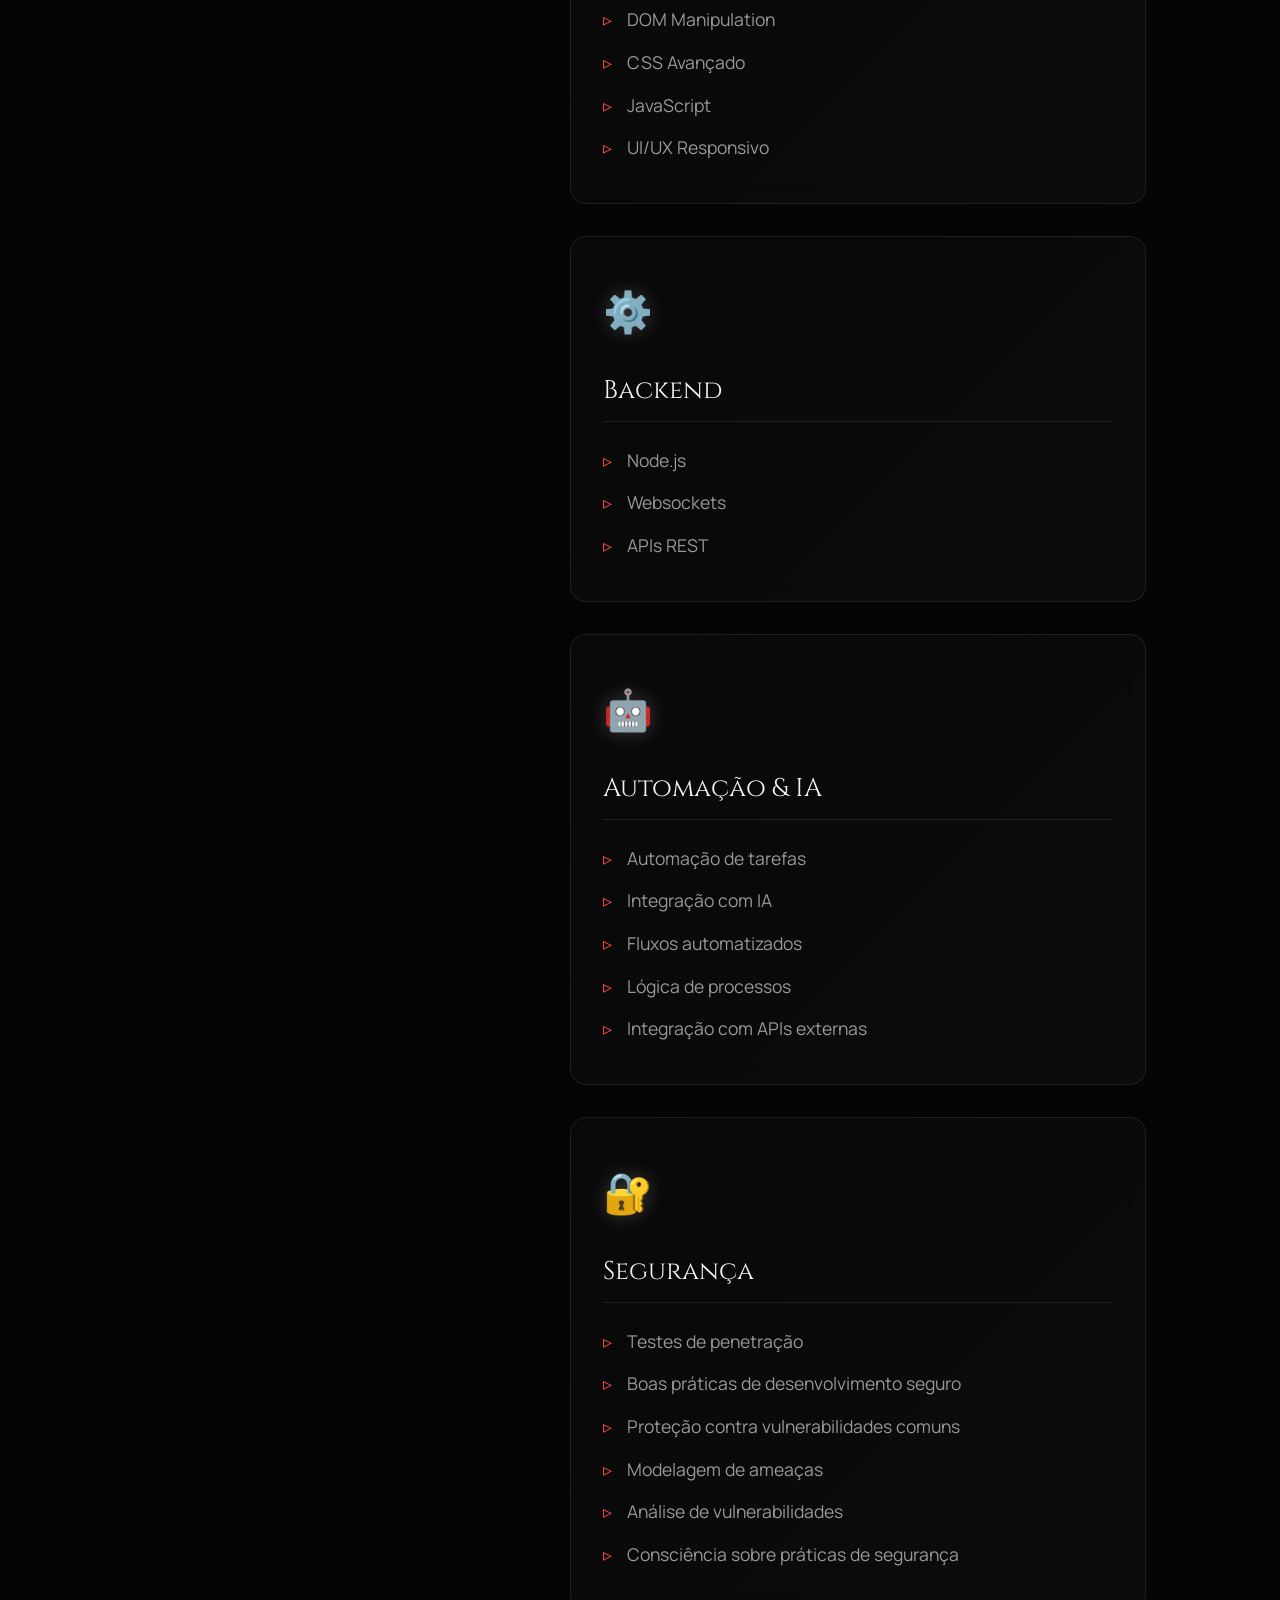
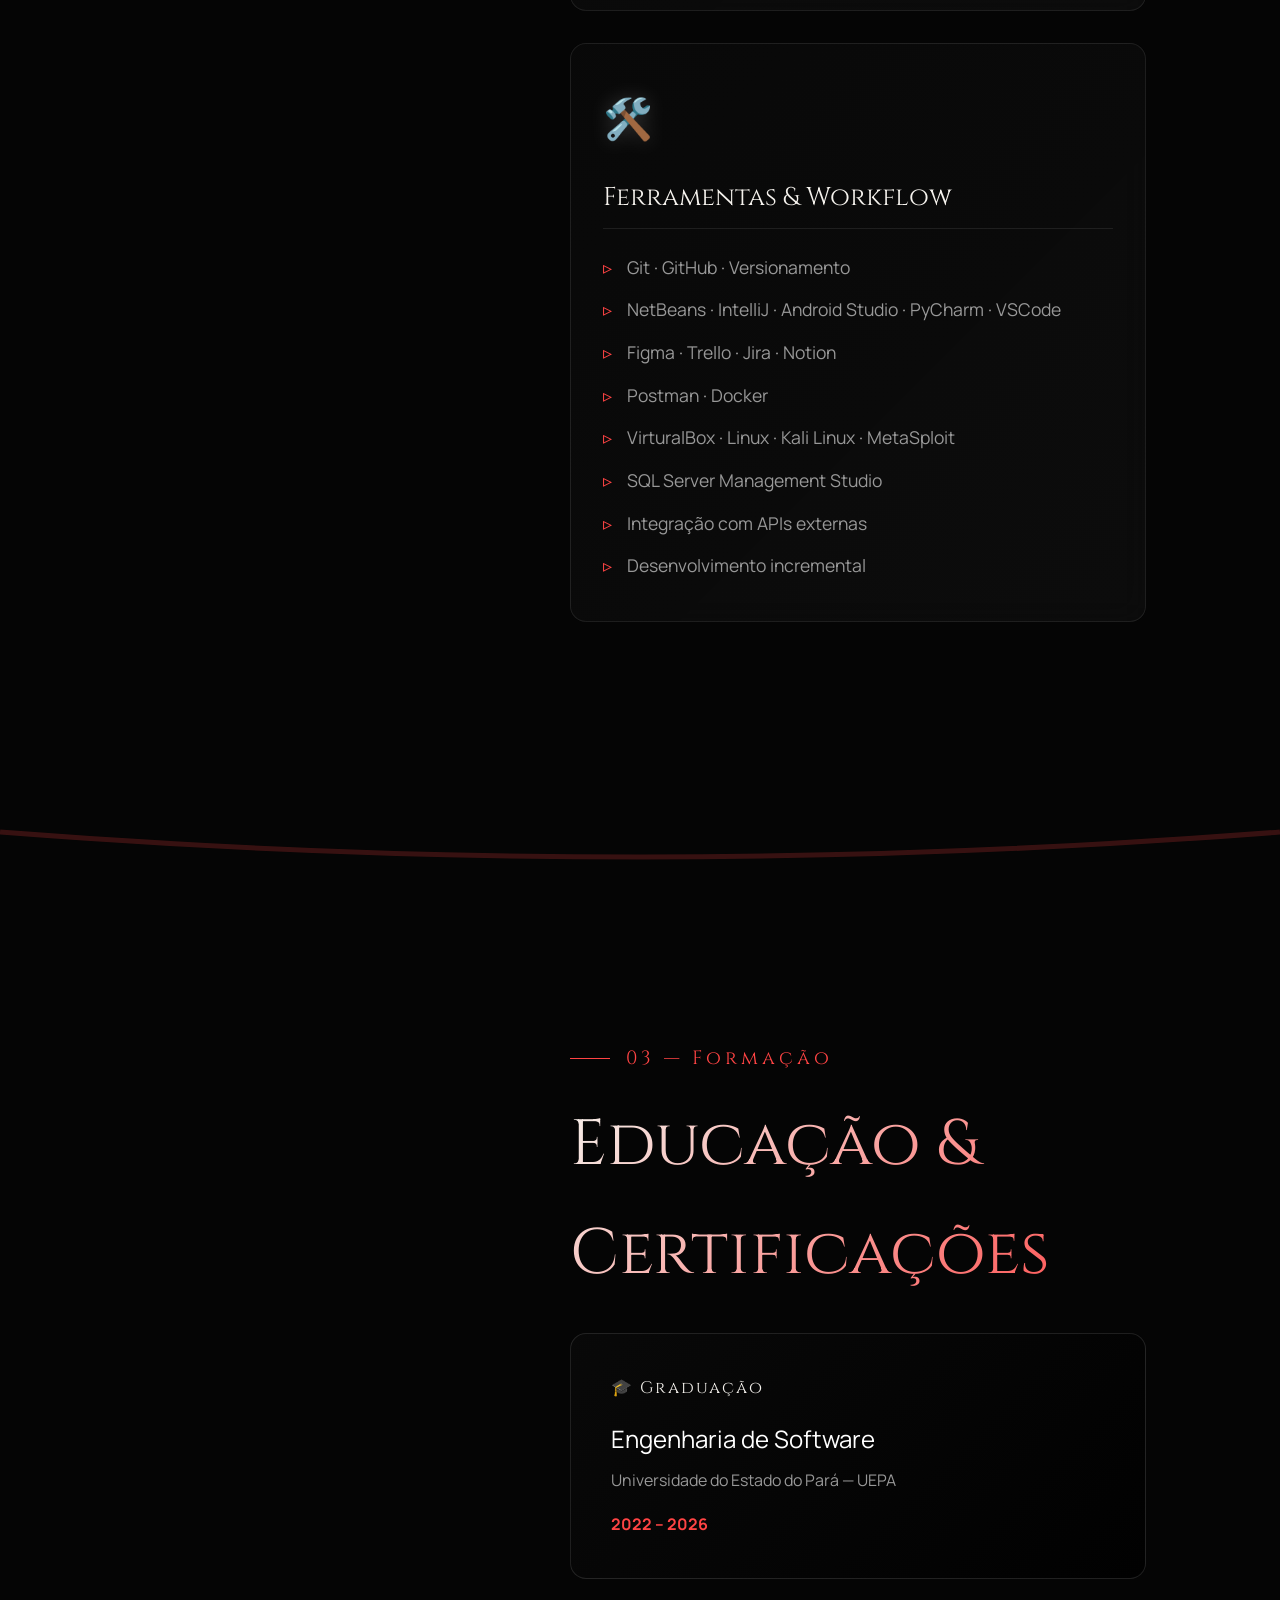
==== commit b9b17463: "refactor: enhance responsive design, mobile layout, and accessibility optimizations across the portf" ====
--- a/index.html
+++ b/index.html
@@ -242,7 +242,7 @@
         </article>
       </div>
     </div>
-    </div>
+
   </section>
 
   <div class="section-divider"></div>
@@ -322,7 +322,7 @@
 
       </div>
     </div>
-    </div>
+
   </section>
 
   <div class="section-divider"></div>
@@ -378,7 +378,7 @@
         <span class="cert-item" data-i18n-html="education.areas.7">🧹 Clean Code</span>
       </div>
     </div>
-    </div>
+
   </section>
 
   <div class="section-divider"></div>
--- a/styles.css
+++ b/styles.css
@@ -2,7 +2,14 @@
 /* PORTFOLIO — AAA SAMURAI EDITION                            */
 /* ═══════════════════════════════════════════════════════════ */
 
-@import url('https://fonts.googleapis.com/css2?family=Cinzel:wght@400;600;700&family=Noto+Serif+JP:wght@200;300;400;600;700&family=Manrope:wght@300;400;500&display=swap');
+@import url('https://fonts.googleapis.com/css2?family=Cinzel:wght@400;600;700&family=Noto+Serif+JP:wght@400;600&family=Manrope:wght@400;500&display=swap');
+img,
+video,
+canvas,
+svg {
+  max-width: 100%;
+  height: auto;
+}
 
 :root {
   --bg-dark: #050505;
@@ -45,11 +52,25 @@
   color: var(--text-main);
   font-family: var(--font-sans);
   line-height: 1.7;
-  overflow-x: hidden;
   opacity: 0;
+  -webkit-overflow-scrolling: touch;
   transition: opacity 1.5s ease-in-out;
+  padding-left: env(safe-area-inset-left);
+  padding-right: env(safe-area-inset-right);
 }
 body.loaded { opacity: 1; }
+
+/* Scroll progress indicator */
+.scroll-progress {
+  position: fixed;
+  top: 0;
+  left: 0;
+  height: 2px;
+  background: linear-gradient(90deg, var(--crimson) 0%, var(--accent) 100%);
+  width: 0%;
+  z-index: 101;
+  transition: width 0.15s ease-out;
+}
 
 /* Custom Scrollbar */
 ::-webkit-scrollbar { width: 8px; }
@@ -86,20 +107,35 @@
 /* ── NAVIGATION ── */
 nav {
   position: fixed;
-  top: 0; left: 0; width: 100%;
-  padding: 1.5rem 4rem;
+  top: 0;
+  left: 0;
+  width: 100%;
+  padding:
+    1.5rem
+    max(2rem, env(safe-area-inset-right))
+    1.5rem
+    max(2rem, env(safe-area-inset-left));
   display: flex;
+  align-items: center;
   justify-content: space-between;
-  align-items: center;
+  gap: 2rem;
   z-index: 100;
-  transition: padding 0.4s ease, background 0.4s ease, backdrop-filter 0.4s ease;
+  transition:
+    padding 0.4s ease,
+    background 0.4s ease,
+    backdrop-filter 0.4s ease;
   border-bottom: 1px solid transparent;
 }
 nav.scrolled {
-  padding: 1rem 4rem;
-  background: rgba(5, 5, 5, 0.85);
-  backdrop-filter: blur(12px);
+  padding:
+    1rem
+    max(2rem, env(safe-area-inset-right))
+    1rem
+    max(2rem, env(safe-area-inset-left));
+  background: rgba(5, 5, 5, 0.9);
+  backdrop-filter: blur(15px);
   border-bottom: 1px solid var(--border-accent);
+  box-shadow: 0 4px 20px rgba(0,0,0,0.4), inset 0 1px 0 rgba(255,255,255,0.05);
 }
 
 .nav-logo {
@@ -126,8 +162,8 @@
   text-shadow: 0 0 15px rgba(255, 68, 68, 0.3);
 }
 
-.nav-right { display: flex; align-items: center; gap: 3rem; }
-.nav-links { display: flex; gap: 2rem; list-style: none; }
+.nav-right { display: flex; align-items: center; gap: clamp(1rem, 2vw, 3rem); }
+.nav-links { display: flex; gap: clamp(0.8rem, 1.2vw, 2rem); list-style: none; }
 .nav-links a {
   color: var(--text-muted);
   text-decoration: none;
@@ -138,6 +174,11 @@
   position: relative;
 }
 .nav-links a:hover, .nav-links a.active { color: var(--accent); }
+.nav-links a,
+.resume-btn,
+.lang-toggle {
+  white-space: nowrap;
+}
 .nav-links a::after {
   content: '';
   position: absolute;
@@ -185,30 +226,45 @@
 }
 .resume-btn:hover { border-color: var(--accent); color: var(--accent); background: rgba(255, 68, 68, 0.12); }
 .nav-mobile .resume-btn {
-  width: 100%;
-  padding: 0.8rem 1rem;
+  width: auto;
+  min-width: 220px;
+  margin-top: 0.8rem;
+  padding: 0.8rem 2rem;
   border-radius: var(--radius-sm);
+  font-family: var(--font-sans);
+  font-size: 0.9rem;
+  text-align: center;
 }
 
 .nav-toggle {
   display: none;
   background: none; border: none;
-  color: var(--accent); font-size: 1.5rem;
+  color: var(--accent); font-size: 1.8rem;
   cursor: pointer;
+  z-index: 1001;
+  position: relative;
+  transition: transform 0.3s cubic-bezier(0.16, 1, 0.3, 1), color 0.3s ease;
+}
+.nav-toggle.active {
+  transform: rotate(90deg);
+  color: var(--crimson);
 }
 
 .nav-mobile {
   position: fixed;
-  top: 80px; left: 5%; right: 5%;
-  background: rgba(10, 10, 10, 0.95);
-  backdrop-filter: blur(25px);
-  border: 1px solid var(--crimson-glow);
-  padding: 2rem;
-  border-radius: var(--radius-lg);
-  display: flex; flex-direction: column; gap: 1rem;
-  z-index: 1000;
-  box-shadow: 0 20px 50px rgba(0,0,0,0.9), 0 0 30px var(--crimson-glow);
-  animation: mobileNavIn 0.4s cubic-bezier(0.165, 0.84, 0.44, 1);
+  top: 0; left: 0; width: 100%; height: 100vh;
+  background: rgba(5, 5, 5, 0.98);
+  backdrop-filter: blur(20px);
+  border: none;
+  padding: 6rem 2rem 3rem;
+  display: flex; flex-direction: column;
+  align-items: center;
+  justify-content: center;
+  gap: 1.2rem;
+  z-index: 999;
+  overflow-y: auto;
+  box-sizing: border-box;
+  animation: mobileNavIn 0.3s cubic-bezier(0.16, 1, 0.3, 1);
 }
 @keyframes mobileNavIn {
   from { opacity: 0; transform: translateY(-20px) scale(0.95); }
@@ -218,18 +274,25 @@
 .nav-mobile a {
   color: var(--text-main);
   text-decoration: none;
-  padding: 0.8rem 1rem;
+  font-family: var(--font-serif);
+  font-size: 1.25rem;
+  letter-spacing: 2px;
+  text-transform: uppercase;
+  padding: 0.5rem 2rem;
   border-radius: var(--radius-sm);
-  transition: background 0.3s;
-}
-.nav-mobile a:hover { background: var(--accent-glow); color: var(--accent); }
+  transition: all 0.3s ease;
+  width: 100%;
+  max-width: 320px;
+  text-align: center;
+}
+.nav-mobile a:hover { color: var(--crimson); background: transparent; text-shadow: 0 0 10px rgba(255, 68, 68, 0.4); }
 
 /* ── HERO SECTION ── */
 #hero {
-  min-height: 100vh;
+  min-height: 100dvh;
   display: flex;
   align-items: center;
-  padding: 0 10%;
+  padding: 90px 10% 0;
   position: relative;
   overflow: hidden;
 }
@@ -245,7 +308,7 @@
 .hero-content {
   position: relative;
   z-index: 2;
-  max-width: 800px;
+  width: min(100%, 800px);
 }
 
 .hero-badge {
@@ -274,9 +337,14 @@
   font-size: clamp(4rem, 8vw, 7rem);
   line-height: 1;
   margin-bottom: 1rem;
-  text-shadow: 0 10px 30px rgba(0,0,0,0.8);
-}
-.hero-name span { color: var(--crimson); font-style: italic; }
+  text-shadow: 0 20px 40px rgba(0,0,0,0.8);
+  letter-spacing: -2px;
+}
+.hero-name span {
+  color: var(--crimson);
+  font-style: italic;
+  text-shadow: 0 0 30px rgba(255, 68, 68, 0.3);
+}
 
 .hero-title {
   font-family: var(--font-serif);
@@ -302,11 +370,13 @@
   letter-spacing: 2px;
   text-transform: uppercase;
   text-decoration: none;
-  transition: all 0.4s cubic-bezier(0.165, 0.84, 0.44, 1);
+  transition: all 0.3s cubic-bezier(0.34, 1.56, 0.64, 1);
   position: relative;
   overflow: hidden;
   border-radius: var(--radius-sm);
-  display: inline-flex; align-items: center; justify-content: center;
+  display: inline-flex;
+  align-items: center;
+  justify-content: center;
 }
 .btn-primary {
   background: var(--crimson);
@@ -317,7 +387,8 @@
 .btn-primary:hover {
   background: transparent;
   color: var(--crimson);
-  box-shadow: 0 0 30px var(--crimson-glow) inset;
+  box-shadow: 0 0 30px var(--crimson-glow), inset 0 0 20px rgba(255,68,68,0.2);
+  transform: translateY(-2px);
 }
 .btn-ghost {
   background: transparent;
@@ -326,7 +397,8 @@
 }
 .btn-ghost:hover {
   background: var(--accent-glow);
-  box-shadow: 0 0 20px var(--accent-glow);
+  box-shadow: 0 0 25px var(--accent-glow);
+  transform: translateY(-2px);
 }
 
 /* Scroll indicator */
@@ -382,9 +454,12 @@
 
 .section-title {
   font-size: clamp(2.5rem, 5vw, 4rem);
-  color: var(--accent);
+  background: linear-gradient(135deg, var(--accent) 0%, var(--crimson) 100%);
+  -webkit-background-clip: text;
+  -webkit-text-fill-color: transparent;
+  background-clip: text;
   margin-bottom: 1.5rem;
-  text-shadow: 0 4px 20px rgba(0,0,0,0.5);
+  text-shadow: none;
 }
 
 .section-subtitle {
@@ -398,20 +473,24 @@
 .projects-grid { display: flex; flex-direction: column; gap: 4rem; }
 
 .project-card {
+  will-change: transform, opacity;
   display: grid;
-  grid-template-columns: 1fr 400px;
-  background: var(--bg-panel);
+  grid-template-columns: minmax(0, 1fr) 320px;
+  background: linear-gradient(135deg, var(--bg-panel) 0%, rgba(20,20,20,0.5) 100%);
   border: 1px solid var(--border-accent);
   border-radius: var(--radius-lg);
   overflow: hidden;
-  backdrop-filter: blur(10px);
-  transition: all 0.5s ease;
+  backdrop-filter: blur(15px);
+  transition: all 0.4s cubic-bezier(0.34, 1.56, 0.64, 1);
   position: relative;
 }
 .project-card:hover {
-  transform: translateY(-10px);
-  border-color: var(--accent);
-  box-shadow: 0 20px 50px rgba(0,0,0,0.8), 0 0 30px var(--accent-glow);
+  transform: translateY(-8px);
+  border-color: var(--crimson);
+  box-shadow:
+    inset 0 0 30px rgba(255,68,68,0.05),
+    0 25px 50px rgba(0,0,0,0.7),
+    0 0 40px rgba(255,68,68,0.15);
 }
 .project-card::before {
   content: ''; position: absolute; top: 0; left: 0; width: 4px; height: 100%;
@@ -461,24 +540,25 @@
 /* ── SKILLS ── */
 .skills-grid {
   display: grid;
-  grid-template-columns: repeat(auto-fit, minmax(250px, 1fr));
+  grid-template-columns: repeat(auto-fit, minmax(min(100%, 280px), 1fr));
   gap: 2rem;
 }
 
 .skill-group {
-  background: var(--bg-panel);
+  background: linear-gradient(135deg, var(--bg-panel) 0%, rgba(20,20,20,0.5) 100%);
   border: 1px solid var(--border-subtle);
   border-radius: var(--radius-lg);
   padding: 2.5rem 2rem;
-  backdrop-filter: blur(10px);
-  transition: all 0.4s ease;
+  backdrop-filter: blur(15px);
+  transition: all 0.4s cubic-bezier(0.34, 1.56, 0.64, 1);
   position: relative;
   overflow: hidden;
+  will-change: transform, opacity;
 }
 .skill-group:hover {
   border-color: var(--crimson);
   transform: translateY(-5px);
-  background: var(--bg-panel-hover);
+  box-shadow: inset 0 0 25px rgba(255,68,68,0.08), 0 15px 35px rgba(0,0,0,0.6);
 }
 .skill-group-icon { font-size: 2.5rem; margin-bottom: 1.5rem; display: block; filter: drop-shadow(0 0 10px rgba(255,255,255,0.2)); }
 .skill-group-title { font-size: 1.6rem; color: var(--accent); margin-bottom: 1.5rem; border-bottom: 1px solid var(--border-subtle); padding-bottom: 0.5rem; }
@@ -494,9 +574,14 @@
   padding: 2.5rem;
   border-radius: var(--radius-lg);
   position: relative;
-  transition: transform 0.3s;
-}
-.edu-card:hover { transform: scale(1.02); }
+  transition: all 0.3s cubic-bezier(0.34, 1.56, 0.64, 1);
+  backdrop-filter: blur(10px);
+}
+.edu-card:hover {
+  transform: translateY(-4px);
+  border-color: var(--crimson);
+  box-shadow: 0 15px 35px rgba(0,0,0,0.6), inset 0 0 20px rgba(255,68,68,0.05);
+}
 .edu-type { color: var(--accent); font-family: var(--font-serif); letter-spacing: 2px; font-size: 1.05rem; margin-bottom: 1rem; }
 .edu-degree { font-size: 1.5rem; color: #fff; margin-bottom: 0.5rem; }
 .edu-school { color: var(--text-muted); margin-bottom: 1rem; }
@@ -520,11 +605,19 @@
 
 .about-values { display: flex; flex-direction: column; gap: 1.5rem; }
 .value-item {
-  display: flex; gap: 1.5rem; padding: 2rem;
-  background: var(--bg-panel); border: 1px solid var(--border-subtle);
-  border-radius: var(--radius-lg); transition: all 0.3s;
-}
-.value-item:hover { border-color: var(--crimson); transform: translateX(10px); }
+  display: flex;
+  gap: 1.5rem;
+  padding: 2rem;
+  background: linear-gradient(135deg, var(--bg-panel) 0%, rgba(20,20,20,0.5) 100%);
+  border: 1px solid var(--border-subtle);
+  border-radius: var(--radius-lg);
+  transition: all 0.3s cubic-bezier(0.34, 1.56, 0.64, 1);
+  backdrop-filter: blur(10px);
+}
+.value-item:hover {
+  border-color: var(--crimson);
+  box-shadow: inset 0 0 20px rgba(255,68,68,0.05), 0 10px 30px rgba(0,0,0,0.5);
+}
 .value-icon { font-size: 2rem; }
 .value-title { font-family: var(--font-serif); font-size: 1.3rem; color: var(--accent); margin-bottom: 0.5rem; }
 .value-desc { color: var(--text-muted); font-size: 1.1rem; line-height: 1.6; }
@@ -535,7 +628,7 @@
 .contact-details {
   margin-top: 4rem;
   display: grid;
-  grid-template-columns: repeat(auto-fit, minmax(280px, 1fr));
+  grid-template-columns: repeat(auto-fit, minmax(min(100%, 280px), 1fr));
   gap: 2.5rem;
   width: 100%;
   max-width: 1100px;
@@ -548,22 +641,24 @@
   flex-direction: column;
   gap: 1rem;
   padding: 2.5rem 2rem;
-  background: rgba(255, 255, 255, 0.02);
-  border: none;
+  background: linear-gradient(135deg, rgba(255, 255, 255, 0.02) 0%, rgba(255, 255, 255, 0.01) 100%);
+  border: 1px solid var(--border-subtle);
   border-left: 2px solid var(--accent-dim);
   text-align: left;
   text-decoration: none;
   cursor: pointer;
-  transition: all 0.4s cubic-bezier(0.165, 0.84, 0.44, 1);
+  transition: all 0.4s cubic-bezier(0.34, 1.56, 0.64, 1);
   width: 100%;
   box-sizing: border-box;
+  backdrop-filter: blur(10px);
 }
 
 .detail-item:hover {
-  background: rgba(255, 255, 255, 0.05);
+  background: linear-gradient(135deg, rgba(255, 255, 255, 0.05) 0%, rgba(255, 255, 255, 0.03) 100%);
+  border-color: var(--crimson);
   border-left-color: var(--crimson);
-  transform: translateY(-8px);
-  box-shadow: 0 15px 40px rgba(0,0,0,0.6);
+  transform: translateY(-6px);
+  box-shadow: inset 0 0 25px rgba(255,68,68,0.05), 0 20px 45px rgba(0,0,0,0.6);
 }
 
 .detail-item.success {
@@ -608,7 +703,7 @@
   width: 100%;
 }
 
-@media (min-width: 992px) {
+@media (min-width: 1200px) {
   .layout-left {
     max-width: 50%;
     margin-right: auto;
@@ -622,13 +717,32 @@
 }
 
 /* ── ANIMATIONS ── */
-.fade-in { opacity: 0; transform: translateY(30px); transition: opacity 1s ease, transform 1s ease; }
+.fade-in {
+  opacity: 0;
+  transform: translateY(30px);
+  transition: opacity 0.8s cubic-bezier(0.16, 1, 0.3, 1), transform 0.8s cubic-bezier(0.16, 1, 0.3, 1);
+  will-change: transform, opacity;
+}
 .fade-in.visible { opacity: 1; transform: translateY(0); }
-.slide-up { opacity: 0; transform: translateY(50px); transition: all 0.8s cubic-bezier(0.165, 0.84, 0.44, 1); }
+
+.slide-up {
+  opacity: 0;
+  transform: translateY(50px);
+  transition: all 0.8s cubic-bezier(0.34, 1.56, 0.64, 1);
+  will-change: transform, opacity;
+}
 .slide-up.visible { opacity: 1; transform: translateY(0); }
 
+@media (prefers-reduced-motion: reduce) {
+  * {
+    animation: none !important;
+    transition: none !important;
+    scroll-behavior: auto !important;
+  }
+}
+
 /* ── RESPONSIVE ── */
-@media (max-width: 1024px) {
+@media (max-width: 992px) {
   .project-card { grid-template-columns: 1fr; }
   .project-side { border-left: none; border-top: 1px solid var(--border-subtle); }
   .about-grid { grid-template-columns: 1fr; }
@@ -637,34 +751,86 @@
   nav { padding: 1rem 1.5rem; }
   nav.scrolled { padding: 0.8rem 1.5rem; }
   .logo-text { font-size: 1rem; letter-spacing: 2px; }
-  
+
   .nav-right { display: none; }
   .nav-toggle { display: block; }
 
-  .hero-name { font-size: clamp(3rem, 12vw, 4.5rem); line-height: 1.1; }
-  .hero-badge { margin-bottom: 4.5rem; padding: 0.4rem 1.2rem; font-size: 0.7rem; letter-spacing: 2px; }
-  .hero-desc { font-size: 1.1rem; margin-bottom: 2.5rem; }
-  .hero-cta { flex-direction: column; width: 100%; gap: 1rem; }
-  .btn-primary, .btn-ghost { width: 100%; padding: 1.2rem; }
-
-  .section-inner { padding: 6rem 1.25rem; }
+  #hero { padding-left: 1.5rem; padding-right: 1.5rem; }
+  .hero-name { font-size: clamp(3rem, 11vw, 4.5rem); line-height: 1.1; }
+  .hero-badge { margin-bottom: 2rem; padding: 0.4rem 1.2rem; font-size: 0.7rem; letter-spacing: 2px; }
+  .hero-title { font-size: clamp(0.95rem, 3vw, 1.3rem); letter-spacing: 1px; }
+  .hero-desc { font-size: clamp(0.95rem, 3vw, 1.3rem); margin-bottom: 2.5rem; }
+  .hero-cta a { max-width: 320px; align-items: flex-start; }
+  .btn-primary, .btn-ghost { width: 100%; padding: 1.1rem; }
+
+  .section-inner { padding: 5rem 1.25rem; }
   .section-title { font-size: 2.2rem; margin-bottom: 1rem; }
   .section-subtitle { margin-bottom: 3rem; font-size: 1rem; }
 
   .project-main { padding: 2rem 1.5rem; }
   .project-side { padding: 2rem 1.5rem; }
   .project-title { font-size: 1.6rem; }
-  
+  .project-block p,
+  .about-text p,
+  .section-subtitle { max-width: 65ch; }
+
+  .skill-group { padding: 2rem 1.5rem; }
   .skills-grid { grid-template-columns: 1fr; }
   .about-grid { gap: 2rem; }
   .about-text p { font-size: 1.1rem; }
-  
+  .value-item { padding: 1.5rem; }
+  .value-item:hover { transform: none; }
+
+  .contact-inner { padding: 4rem 1.25rem; }
   .contact-details { grid-template-columns: 1fr; gap: 1.5rem; }
   .detail-item { padding: 1.8rem 1.5rem; }
+
+  .education-grid { grid-template-columns: 1fr; }
+  .edu-card { padding: 2rem 1.5rem; }
+  .project-card,
+  .skill-group,
+  .edu-card,
+  .value-item,
+  .detail-item,
+  nav.scrolled {
+    backdrop-filter: blur(6px);
+  }
+
+  .project-card:hover,
+  .skill-group:hover,
+  .edu-card:hover,
+  .value-item:hover,
+  .detail-item:hover {
+    transform: none;
+    box-shadow: none;
+  }
 }
 
 @media (max-width: 480px) {
-  .hero-name { font-size: 2.8rem; }
+  #hero { padding-top: 140px; }
+  .hero-name { font-size: clamp(2.5rem, 10vw, 3.5rem); }
+  .hero-desc { font-size: 1rem; }
+  .section-inner { padding: 4.5rem 1rem; }
+  .hero-cta { align-items: stretch; }
   .section-title { font-size: 1.8rem; }
   .logo-text { font-size: 0.9rem; }
-}
+  .contact-inner { padding: 3rem 1rem; }
+  .project-main { padding: 1.5rem 1.25rem; }
+  .project-side { padding: 1.5rem 1.25rem; }
+  .edu-card { padding: 1.75rem 1.25rem; }
+  .cert-item { padding: 0.6rem 1rem; font-size: 0.9rem; }
+}
+
+@media (max-width: 360px) {
+  .hero-name { font-size: 2.2rem; }
+  .hero-title { font-size: 0.9rem; }
+  .hero-cta { align-items: stretch; }
+  .hero-badge { font-size: 0.65rem; padding: 0.35rem 0.9rem; }
+  .logo-text { font-size: 0.8rem; letter-spacing: 1.5px; }
+  .btn-primary, .btn-ghost { font-size: 0.8rem; letter-spacing: 1px; padding: 1rem; }
+  .section-inner { padding: 4rem 0.875rem; }
+  .project-main { padding: 1.25rem 1rem; }
+  .project-side { padding: 1.25rem 1rem; }
+  .contact-inner { padding: 2.5rem 0.875rem; }
+  .value-item { padding: 1.25rem; gap: 1rem; }
+}
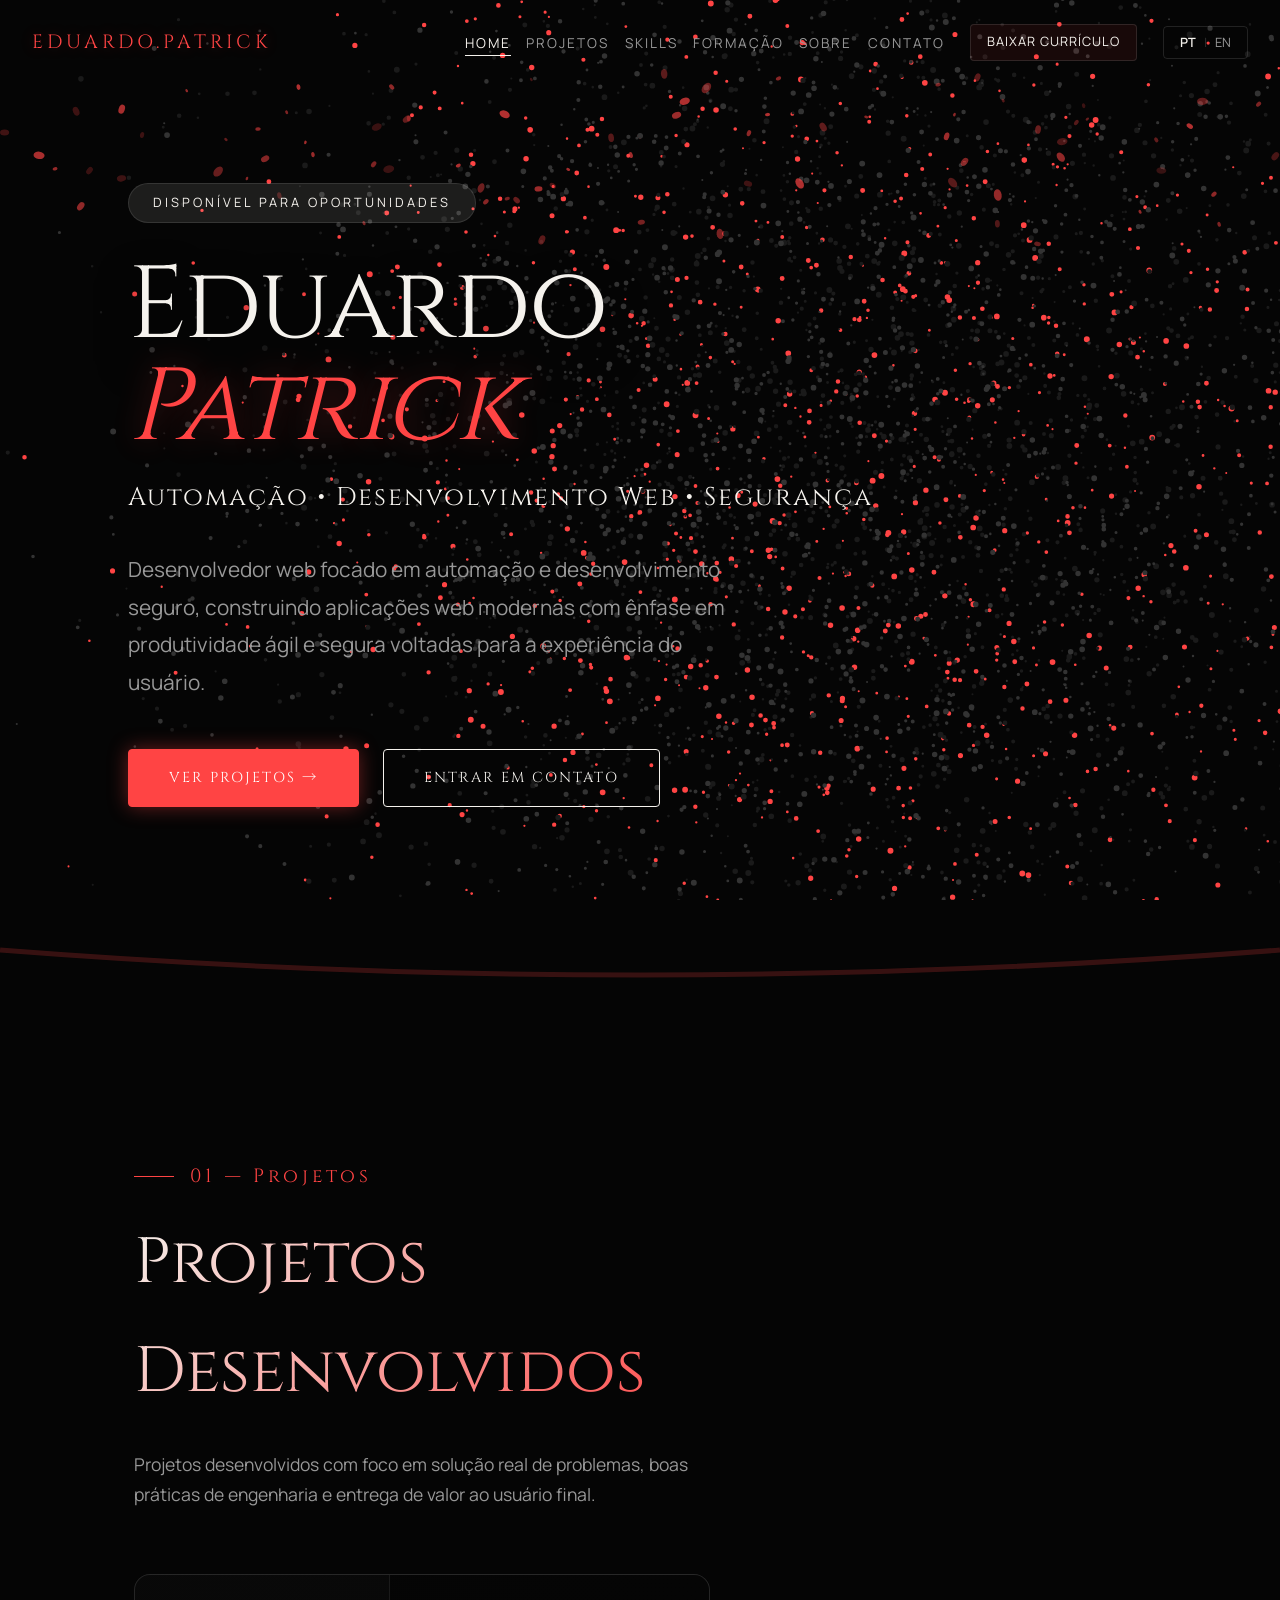
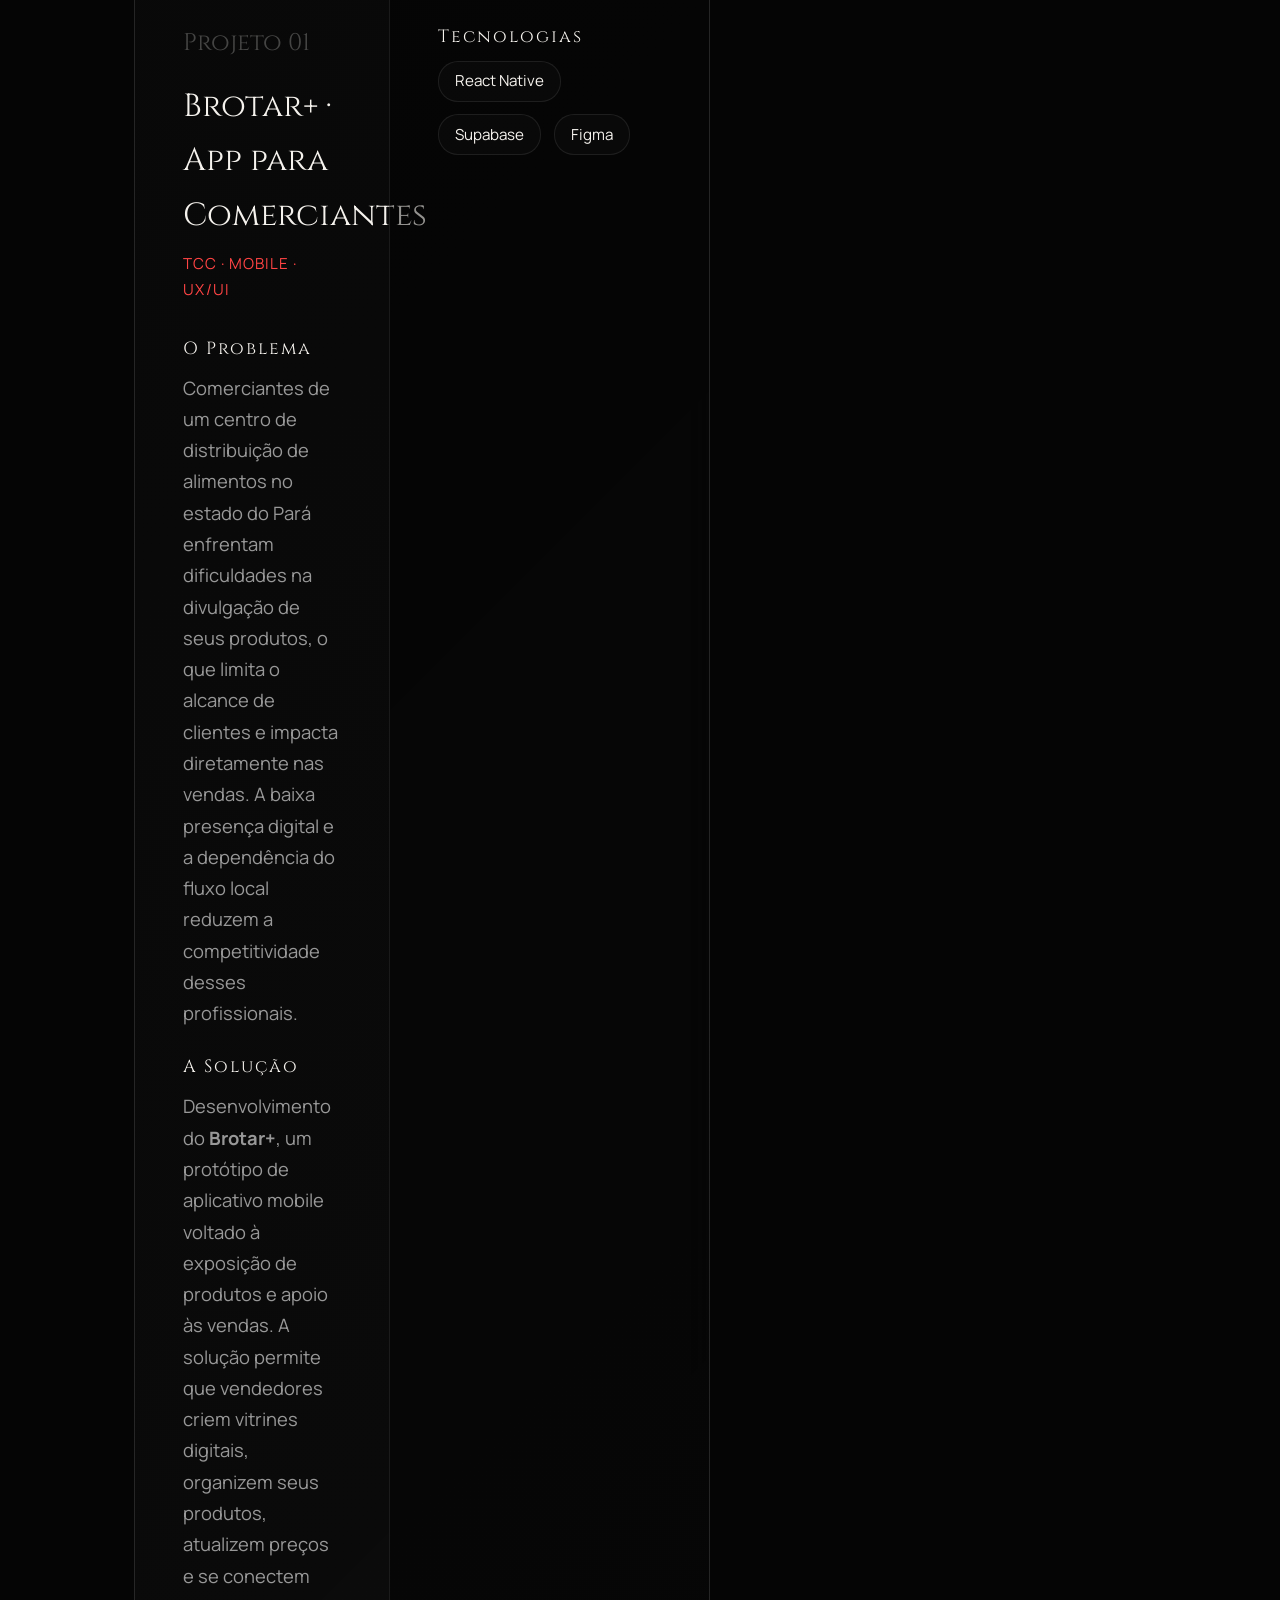
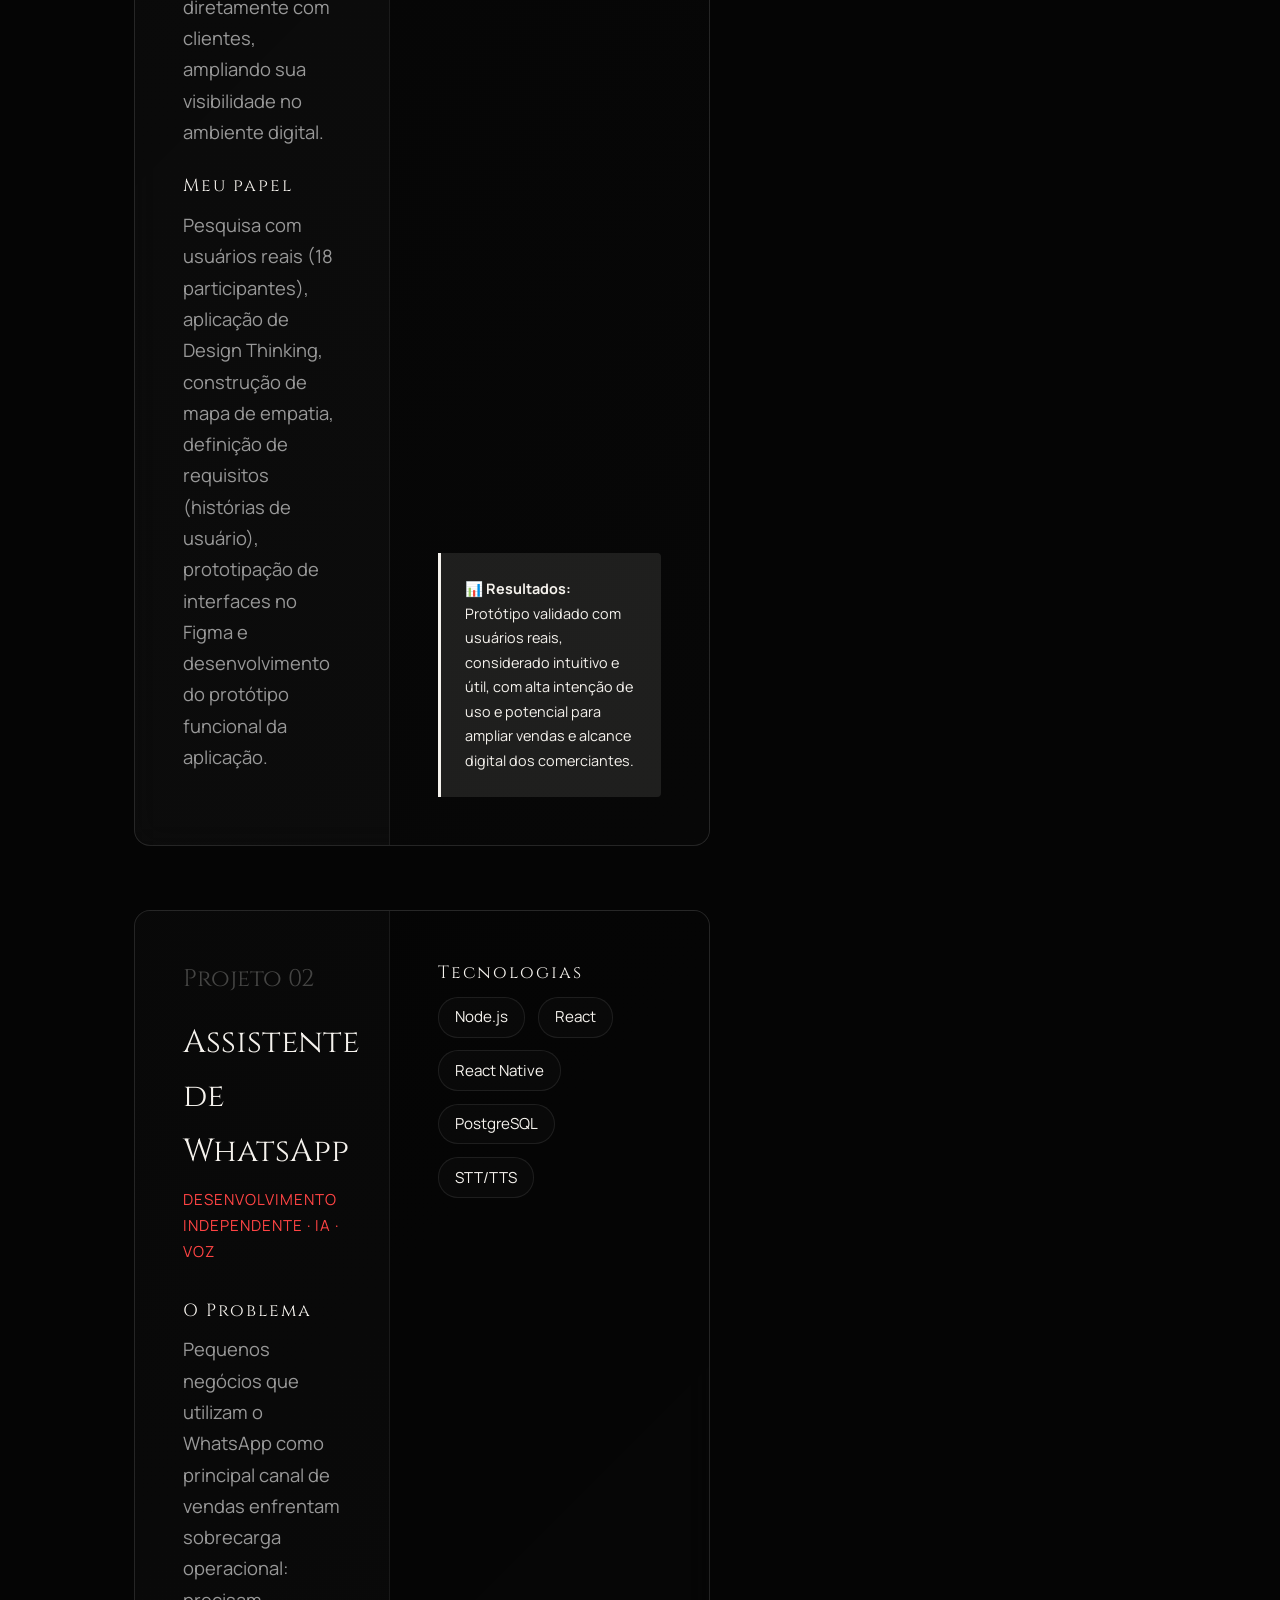
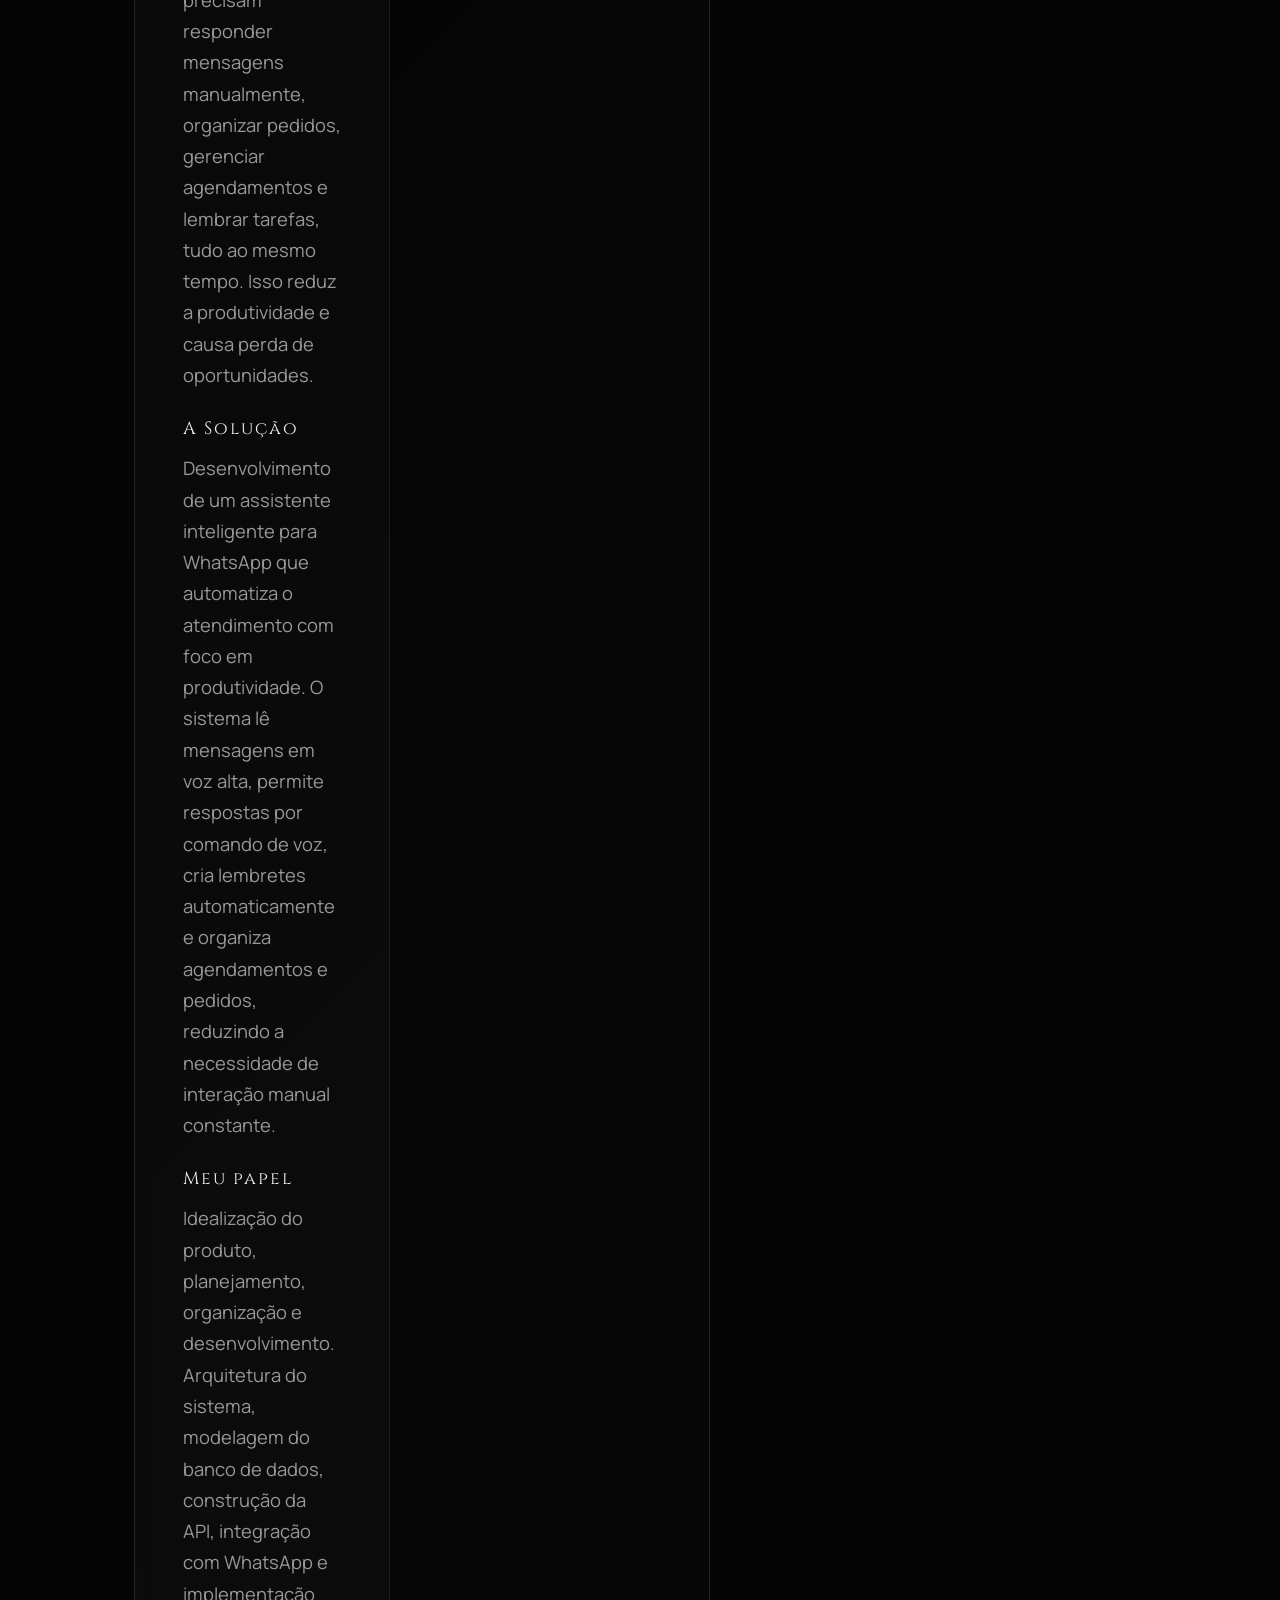
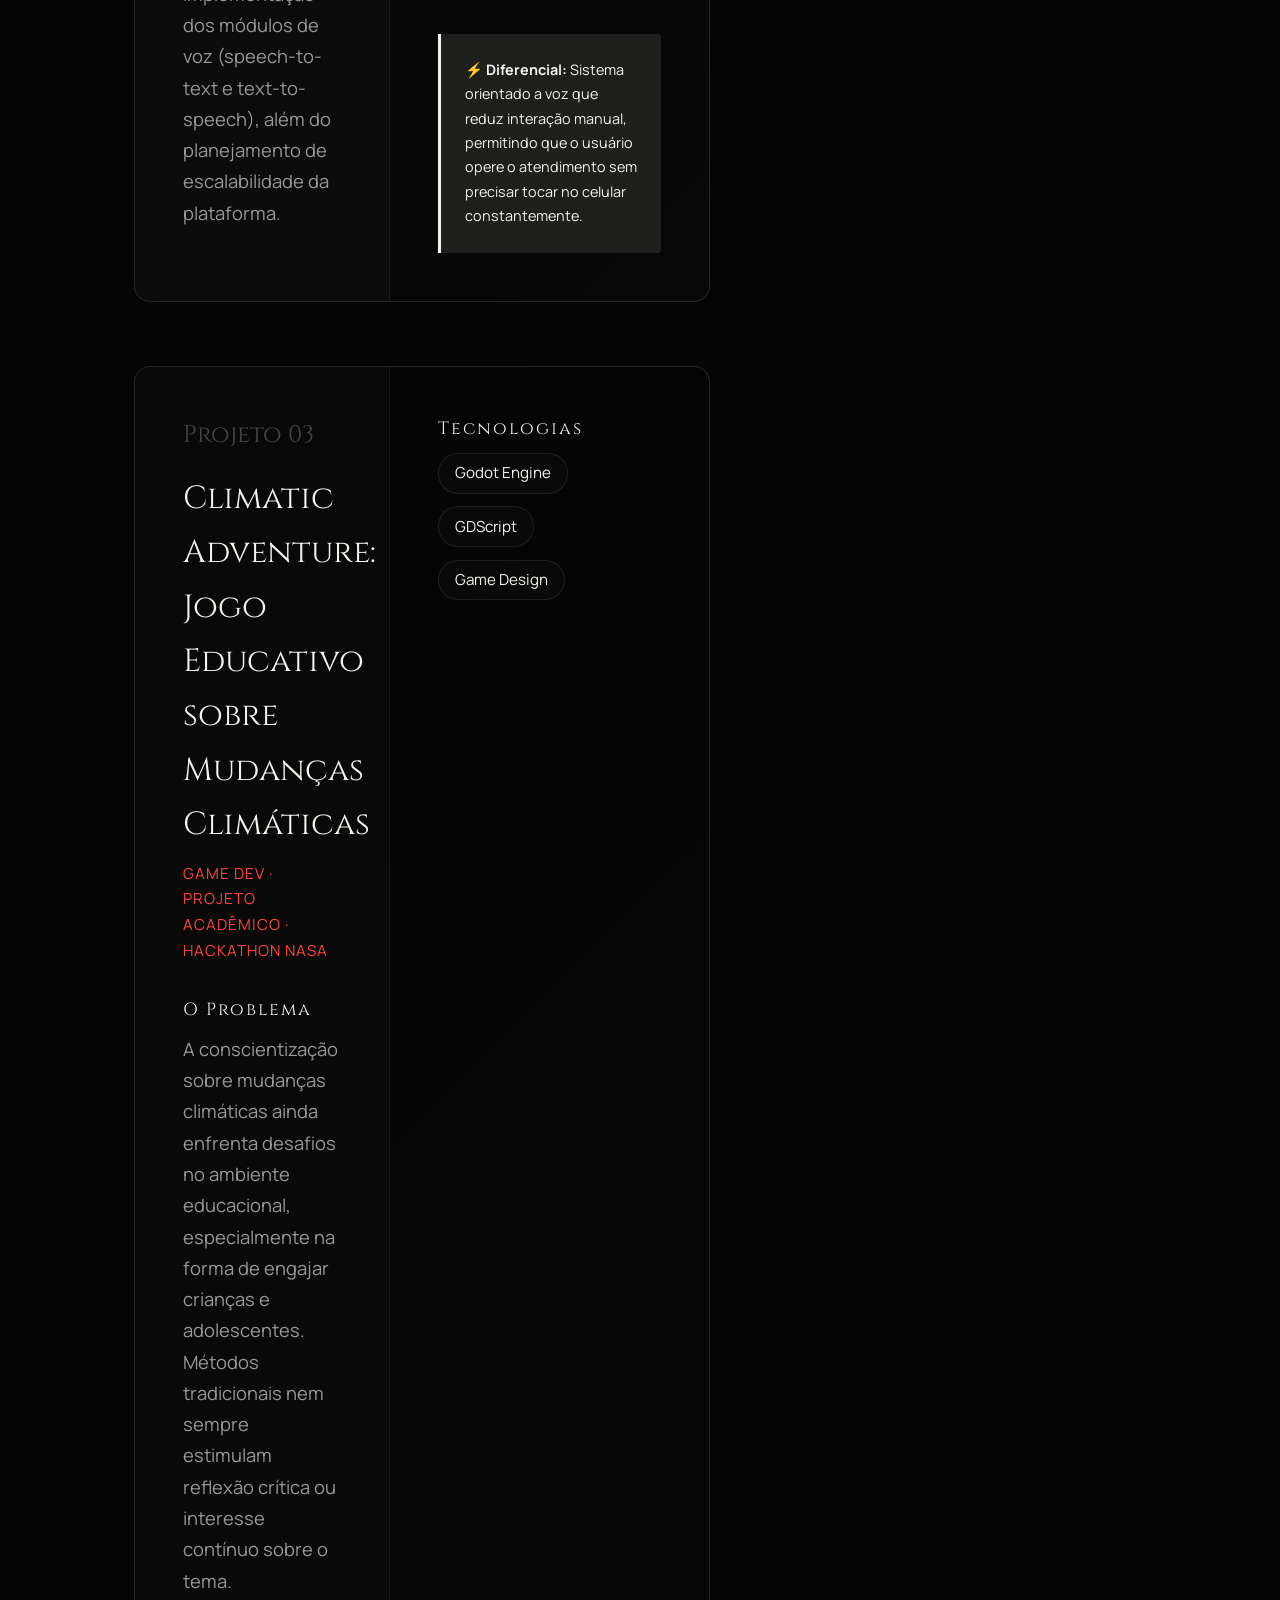
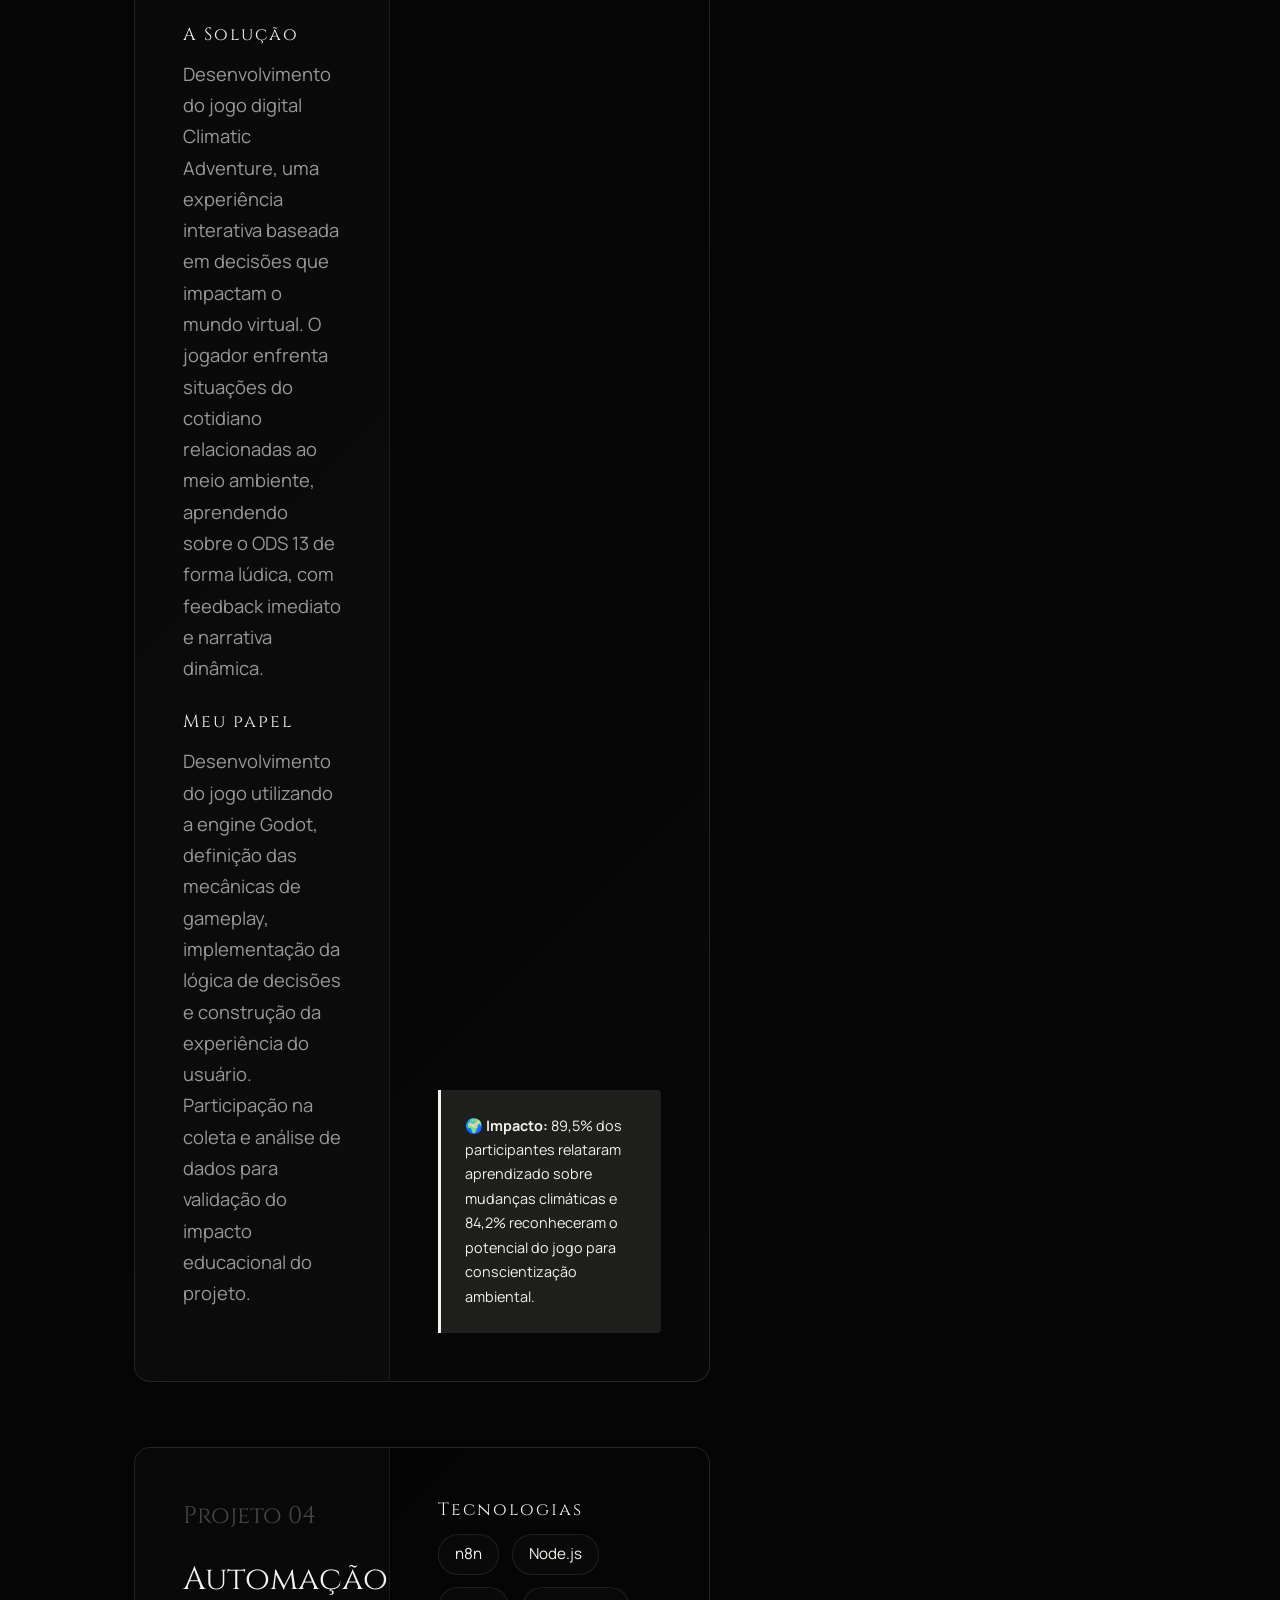
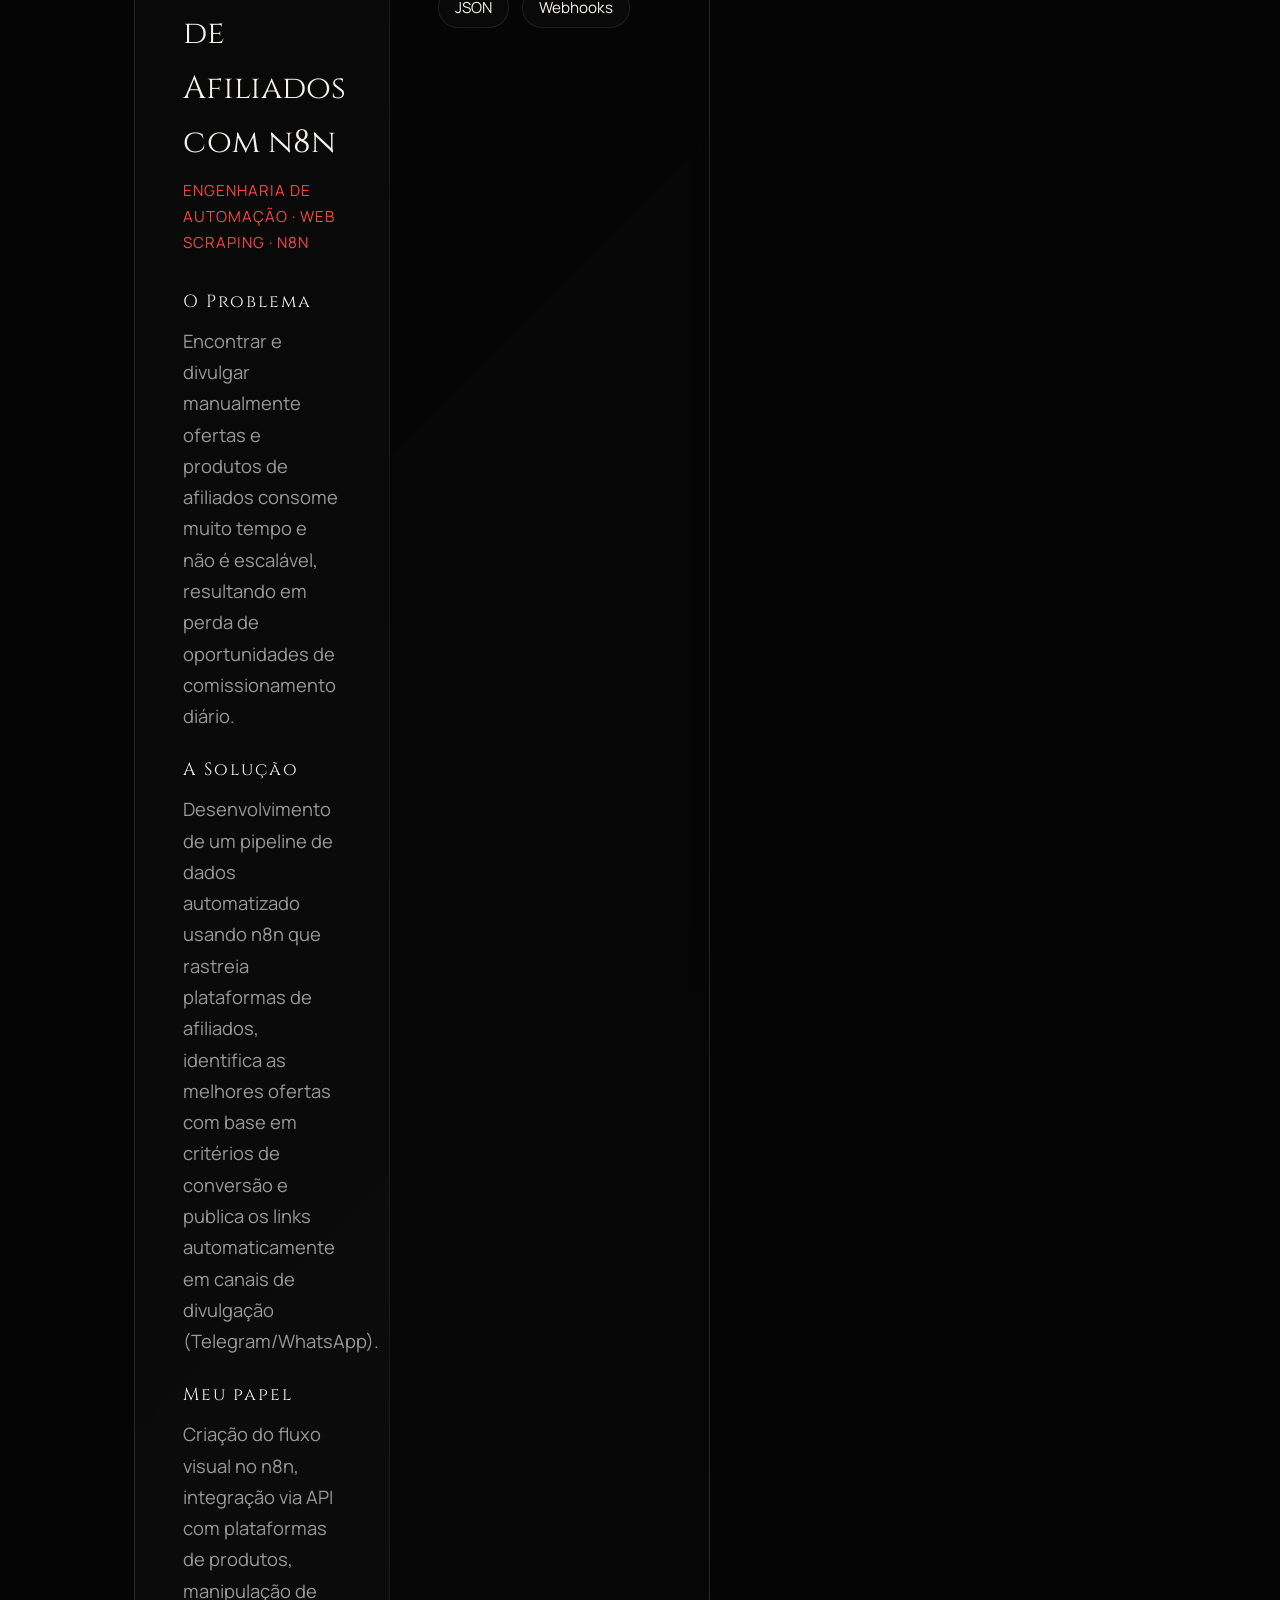
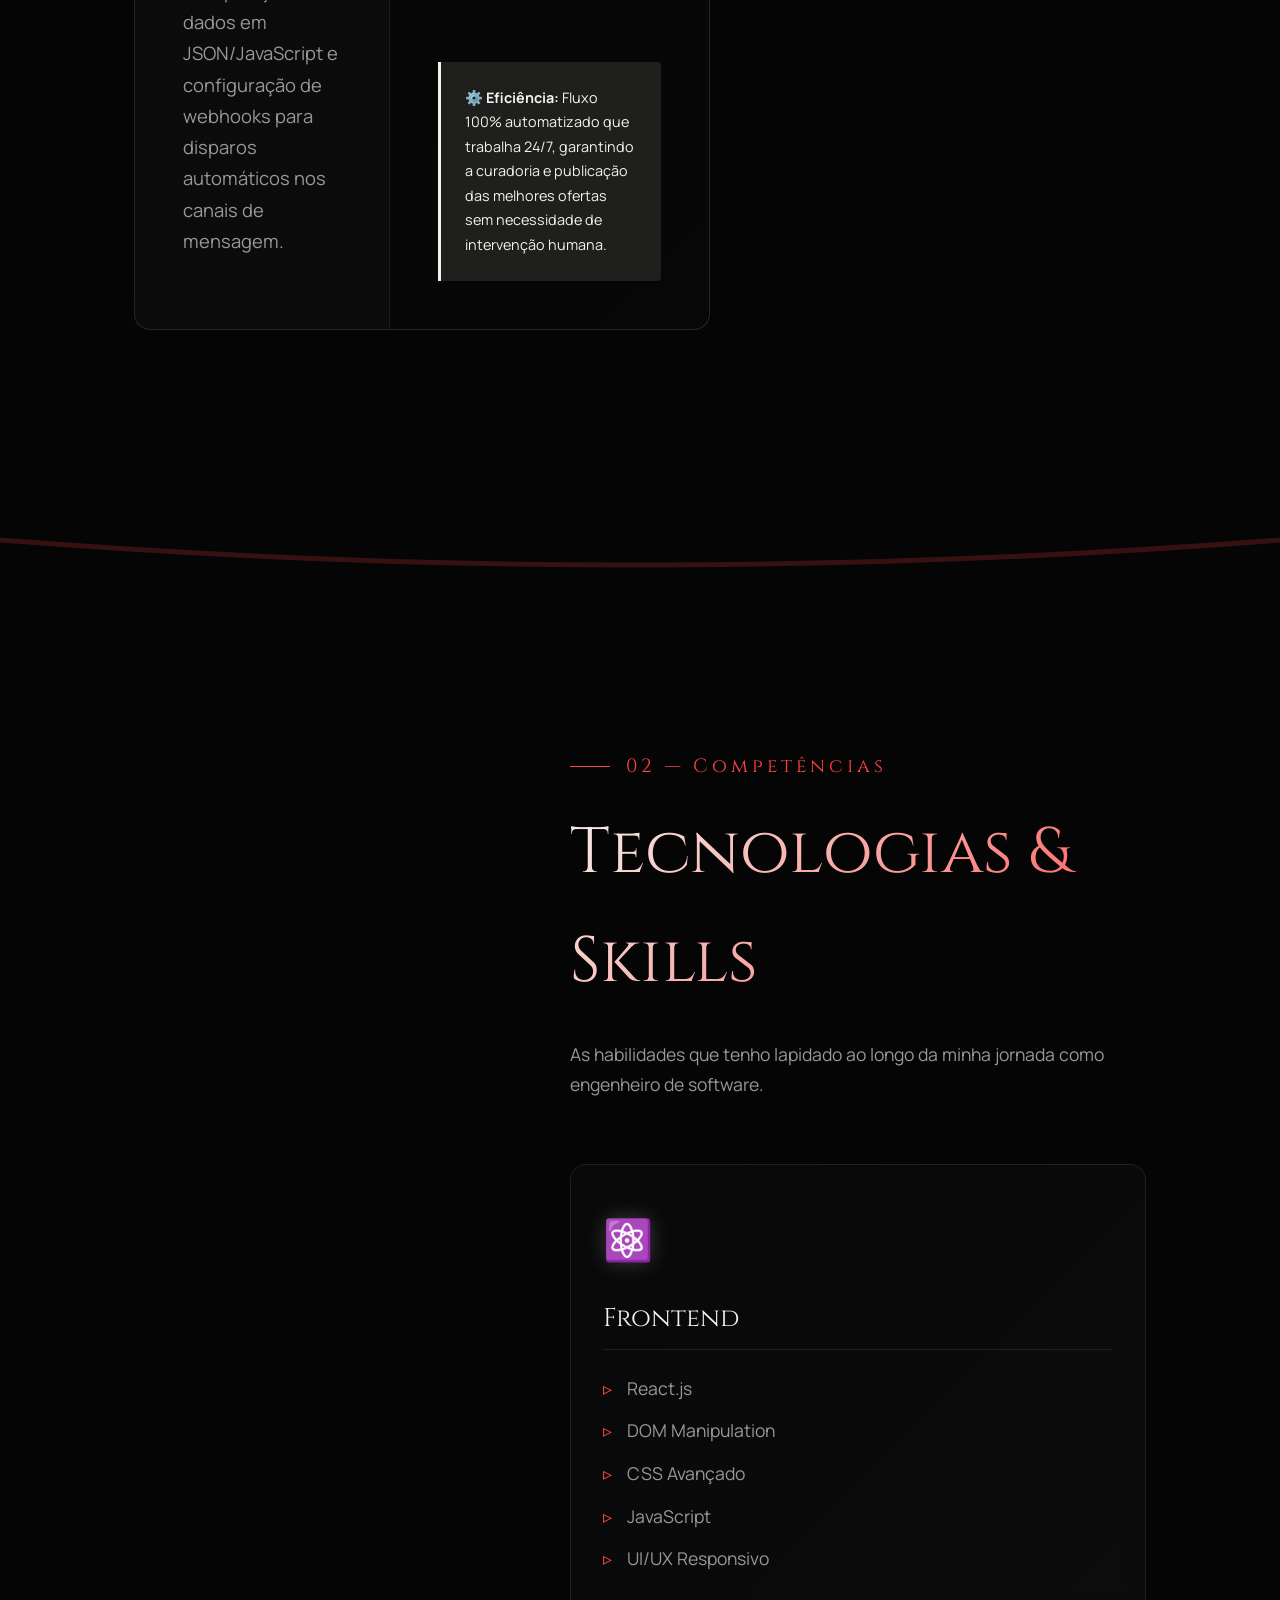
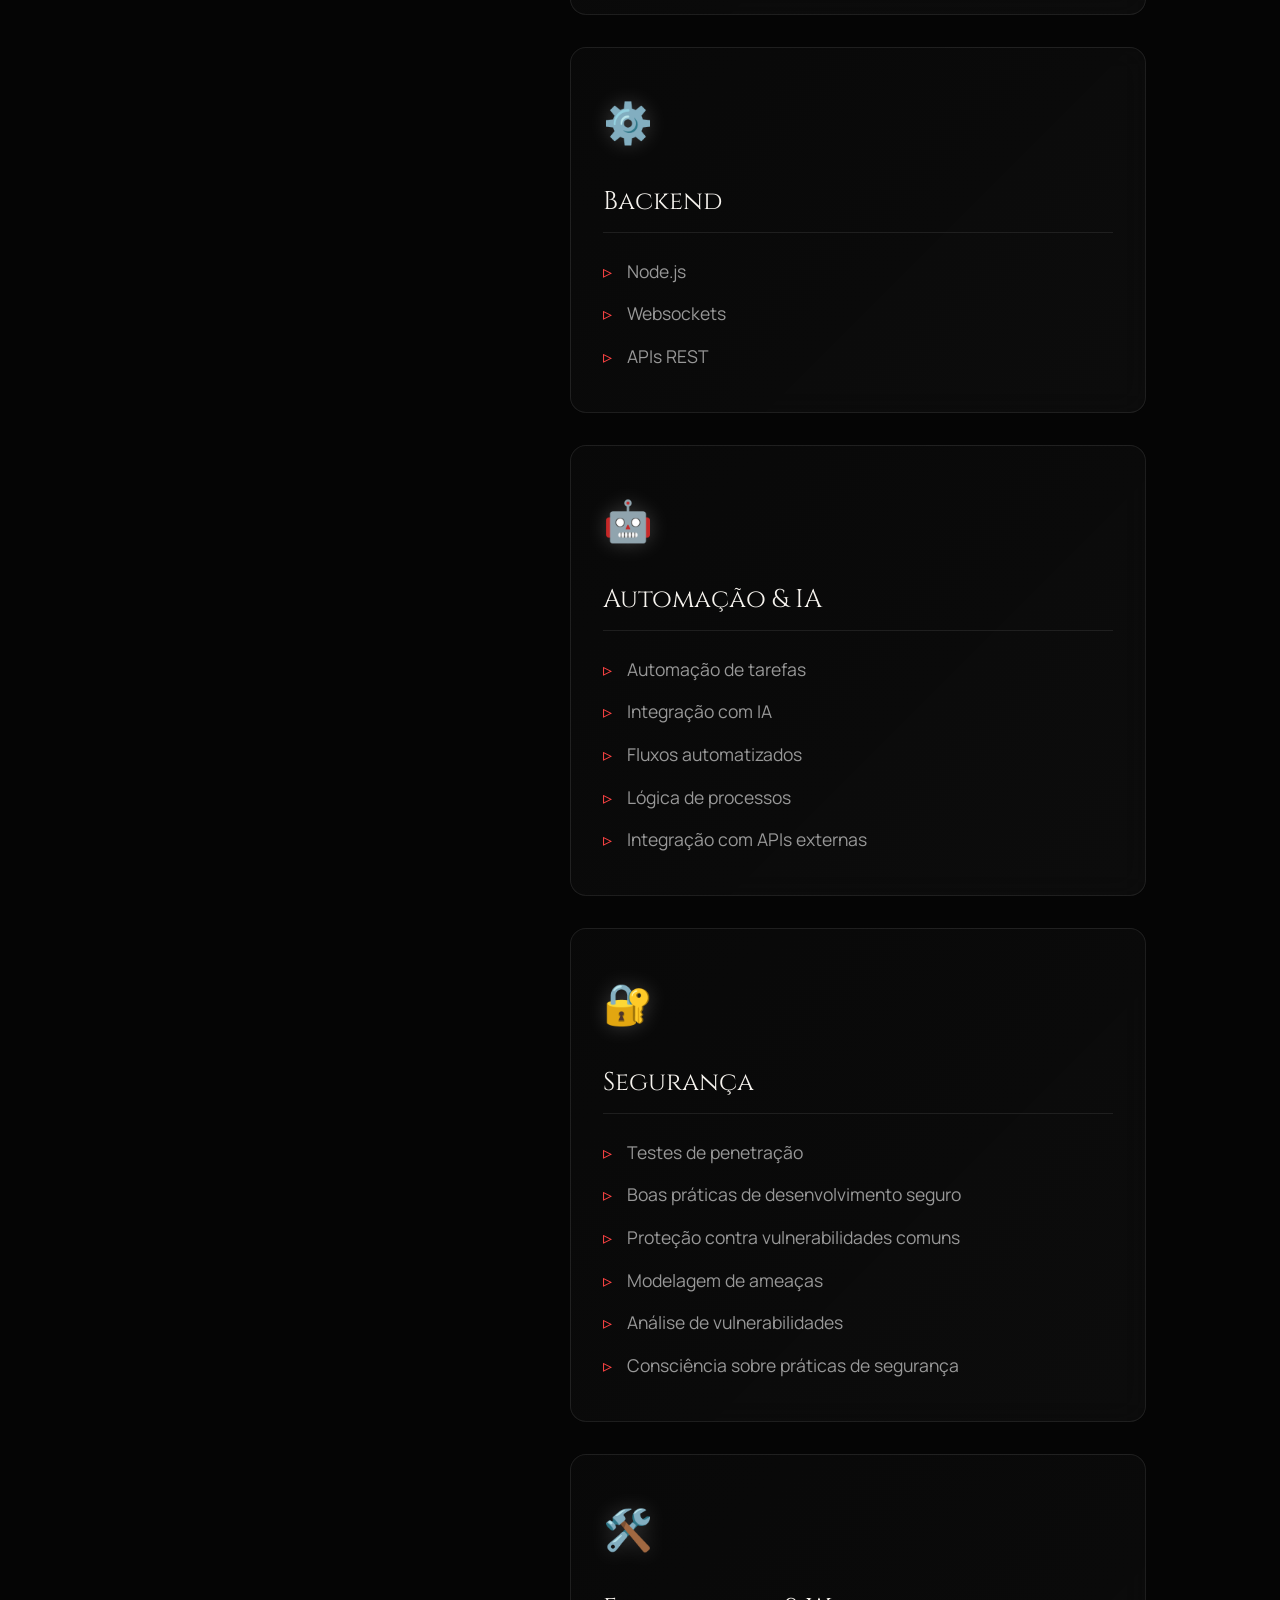
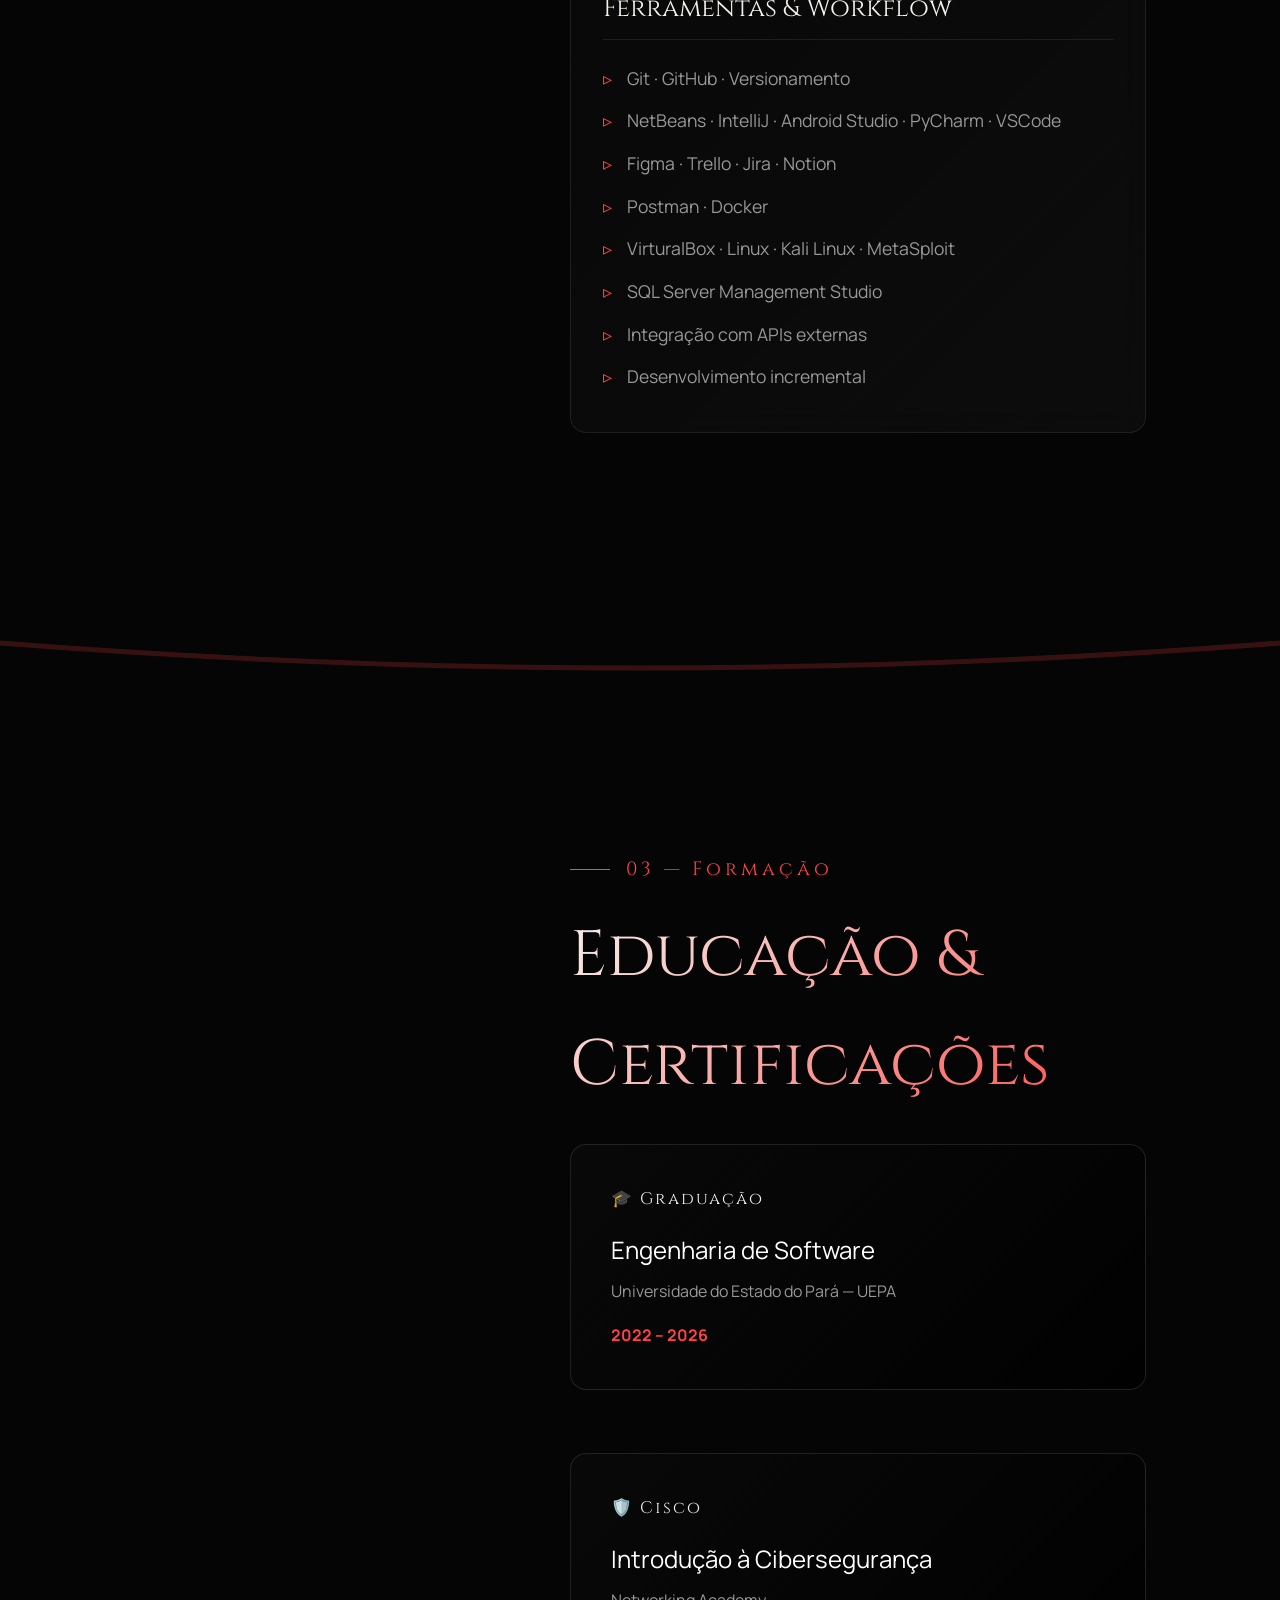
==== commit 731786b9: "refactor: rename project to WhatsApp Assistant and update site copy for improved clarity" ====
--- a/index.html
+++ b/index.html
@@ -33,7 +33,8 @@
         <li><a href="#about" data-i18n="nav.about">Sobre</a></li>
         <li><a href="#contact" data-i18n="nav.contact">Contato</a></li>
       </ul>
-      <a class="resume-btn" id="resumeDownload" href="assets/Currículo_Eduardo_Patrick.pdf" download data-i18n="nav.resume">
+      <a class="resume-btn" id="resumeDownload" href="assets/Currículo_Eduardo_Patrick.pdf" download
+        data-i18n="nav.resume">
         Baixar currículo
       </a>
       <button class="lang-toggle" id="langToggle" type="button" aria-label="Toggle language">
@@ -51,7 +52,8 @@
       <a href="#education" data-i18n="nav.education">Formação</a>
       <a href="#about" data-i18n="nav.about">Sobre</a>
       <a href="#contact" data-i18n="nav.contact">Contato</a>
-      <a class="resume-btn mobile" id="resumeDownloadMobile" href="assets/Currículo_Eduardo_Patrick.pdf" download data-i18n="nav.resume">
+      <a class="resume-btn mobile" id="resumeDownloadMobile" href="assets/Currículo_Eduardo_Patrick.pdf" download
+        data-i18n="nav.resume">
         Baixar currículo
       </a>
       <button class="lang-toggle" id="langToggleMobile" type="button">
@@ -71,7 +73,7 @@
       <h2 class="hero-title" data-i18n="hero.title">Automação · Desenvolvimento Web · Segurança</h2>
       <p class="hero-desc" data-i18n="hero.desc">
         Desenvolvedor web focado em automação e desenvolvimento seguro, construindo aplicações web modernas com ênfase
-        em produtividade ágil e  segura voltadas para a experiência do usuário.
+        em produtividade ágil e segura voltadas para a experiência do usuário.
       </p>
       <div class="hero-cta">
         <a href="#projects" class="btn-primary" data-i18n="hero.ctaProjects">Ver Projetos</a>
@@ -87,7 +89,7 @@
 
     <div class="section-inner">
       <div class="section-label fade-in"><span data-i18n="projects.label">01 — Projetos</span></div>
-      <h2 class="section-title fade-in" data-i18n="projects.title">O que eu construí</h2>
+      <h2 class="section-title fade-in" data-i18n="projects.title">Projetos Desenvolvidos</h2>
       <p class="section-subtitle fade-in" data-i18n="projects.subtitle">Projetos desenvolvidos com foco em solução real
         de problemas, boas práticas de engenharia e entrega de valor ao usuário final.</p>
 
@@ -133,8 +135,8 @@
         <article class="project-card slide-up">
           <div class="project-main">
             <div class="project-number" data-i18n="projects.p2.number">Projeto 02</div>
-            <h3 class="project-title" data-i18n="projects.p2.title">Copiloto de WhatsApp</h3>
-            <p class="project-role" data-i18n="projects.p2.role">Full Stack · SaaS · IA · Voz</p>
+            <h3 class="project-title" data-i18n="projects.p2.title">Assistente de WhatsApp</h3>
+            <p class="project-role" data-i18n="projects.p2.role">Desenvolvimento Independente · IA · Voz</p>
             <div class="project-block">
               <h4 class="project-block-label" data-i18n="projects.problem">O Problema</h4>
               <p data-i18n="projects.p2.problem">Pequenos negócios no WhatsApp enfrentam sobrecarga operacional e perdem
@@ -142,7 +144,7 @@
             </div>
             <div class="project-block">
               <h4 class="project-block-label" data-i18n="projects.solution">A Solução</h4>
-              <p data-i18n="projects.p2.solution">Copiloto inteligente que automatiza atendimento, lê mensagens e
+              <p data-i18n="projects.p2.solution">Assistente inteligente que conversa com você, lê mensagens e
                 responde por comando de voz.</p>
             </div>
             <div class="project-block">
@@ -156,6 +158,7 @@
               <div class="tech-tags">
                 <span class="tech-tag">Node.js</span>
                 <span class="tech-tag">React</span>
+                <span class="tech-tag">React Native</span>
                 <span class="tech-tag">PostgreSQL</span>
                 <span class="tech-tag">STT/TTS</span>
               </div>
@@ -469,4 +472,5 @@
   <script src="main.js"></script>
 
 </body>
-</html>
+
+</html>
--- a/styles.css
+++ b/styles.css
@@ -747,14 +747,16 @@
   .project-side { border-left: none; border-top: 1px solid var(--border-subtle); }
   .about-grid { grid-template-columns: 1fr; }
 }
-@media (max-width: 768px) {
+@media (max-width: 1120px) {
   nav { padding: 1rem 1.5rem; }
   nav.scrolled { padding: 0.8rem 1.5rem; }
   .logo-text { font-size: 1rem; letter-spacing: 2px; }
 
   .nav-right { display: none; }
   .nav-toggle { display: block; }
-
+}
+
+@media (max-width: 768px) {
   #hero { padding-left: 1.5rem; padding-right: 1.5rem; }
   .hero-name { font-size: clamp(3rem, 11vw, 4.5rem); line-height: 1.1; }
   .hero-badge { margin-bottom: 2rem; padding: 0.4rem 1.2rem; font-size: 0.7rem; letter-spacing: 2px; }
@@ -834,3 +836,29 @@
   .contact-inner { padding: 2.5rem 0.875rem; }
   .value-item { padding: 1.25rem; gap: 1rem; }
 }
+
+/* ── ULTRA-WIDE, 2K & 4K+ SCREENS ── */
+
+@media (min-width: 2000px) {
+  html {
+    font-size: 20px; /* Expansão adicional para telas QHD / 2K típicas */
+  }
+  .section-inner {
+    max-width: 1600px;
+  }
+  .hero-content {
+    max-width: 1100px;
+  }
+}
+
+@media (min-width: 3200px) {
+  html {
+    font-size: 24px; /* Expansão completa para monitores 4K / UHD gigantes */
+  }
+  .section-inner {
+    max-width: 2000px;
+  }
+  .hero-content {
+    max-width: 1400px;
+  }
+}
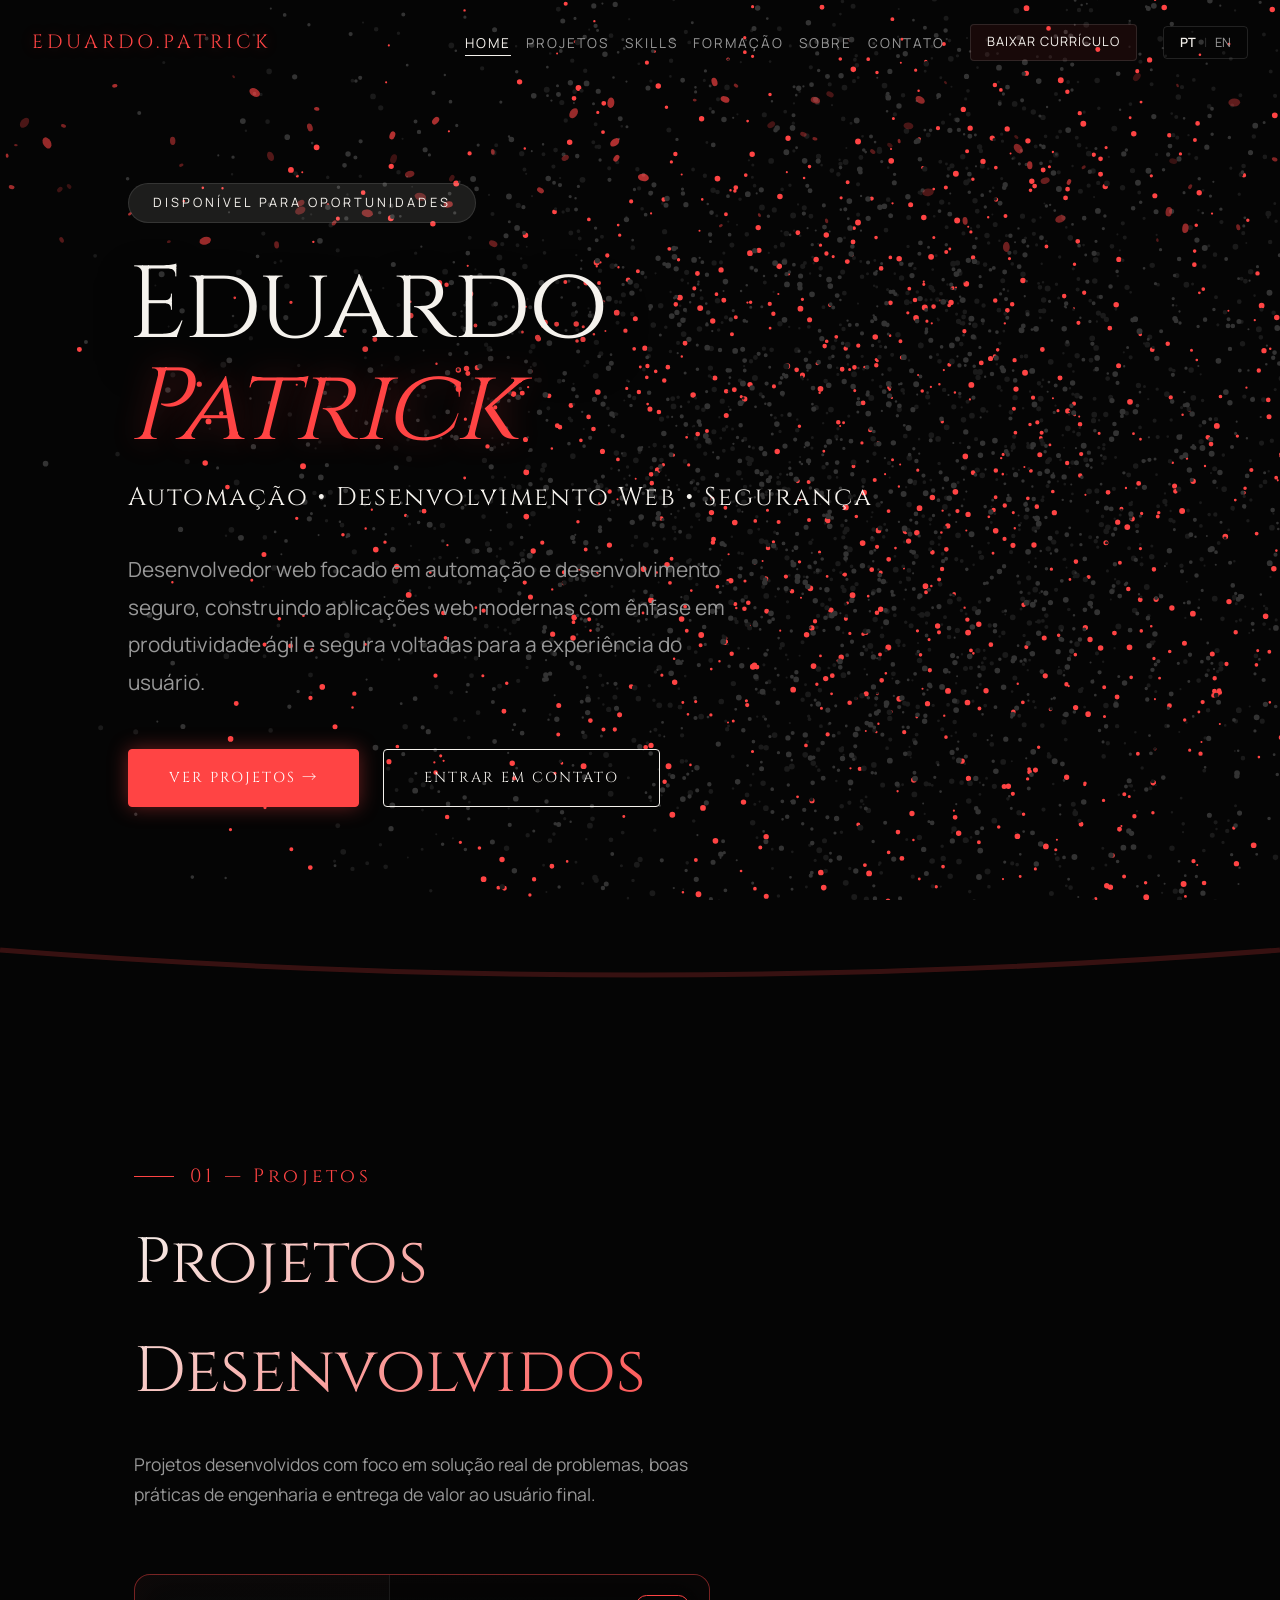
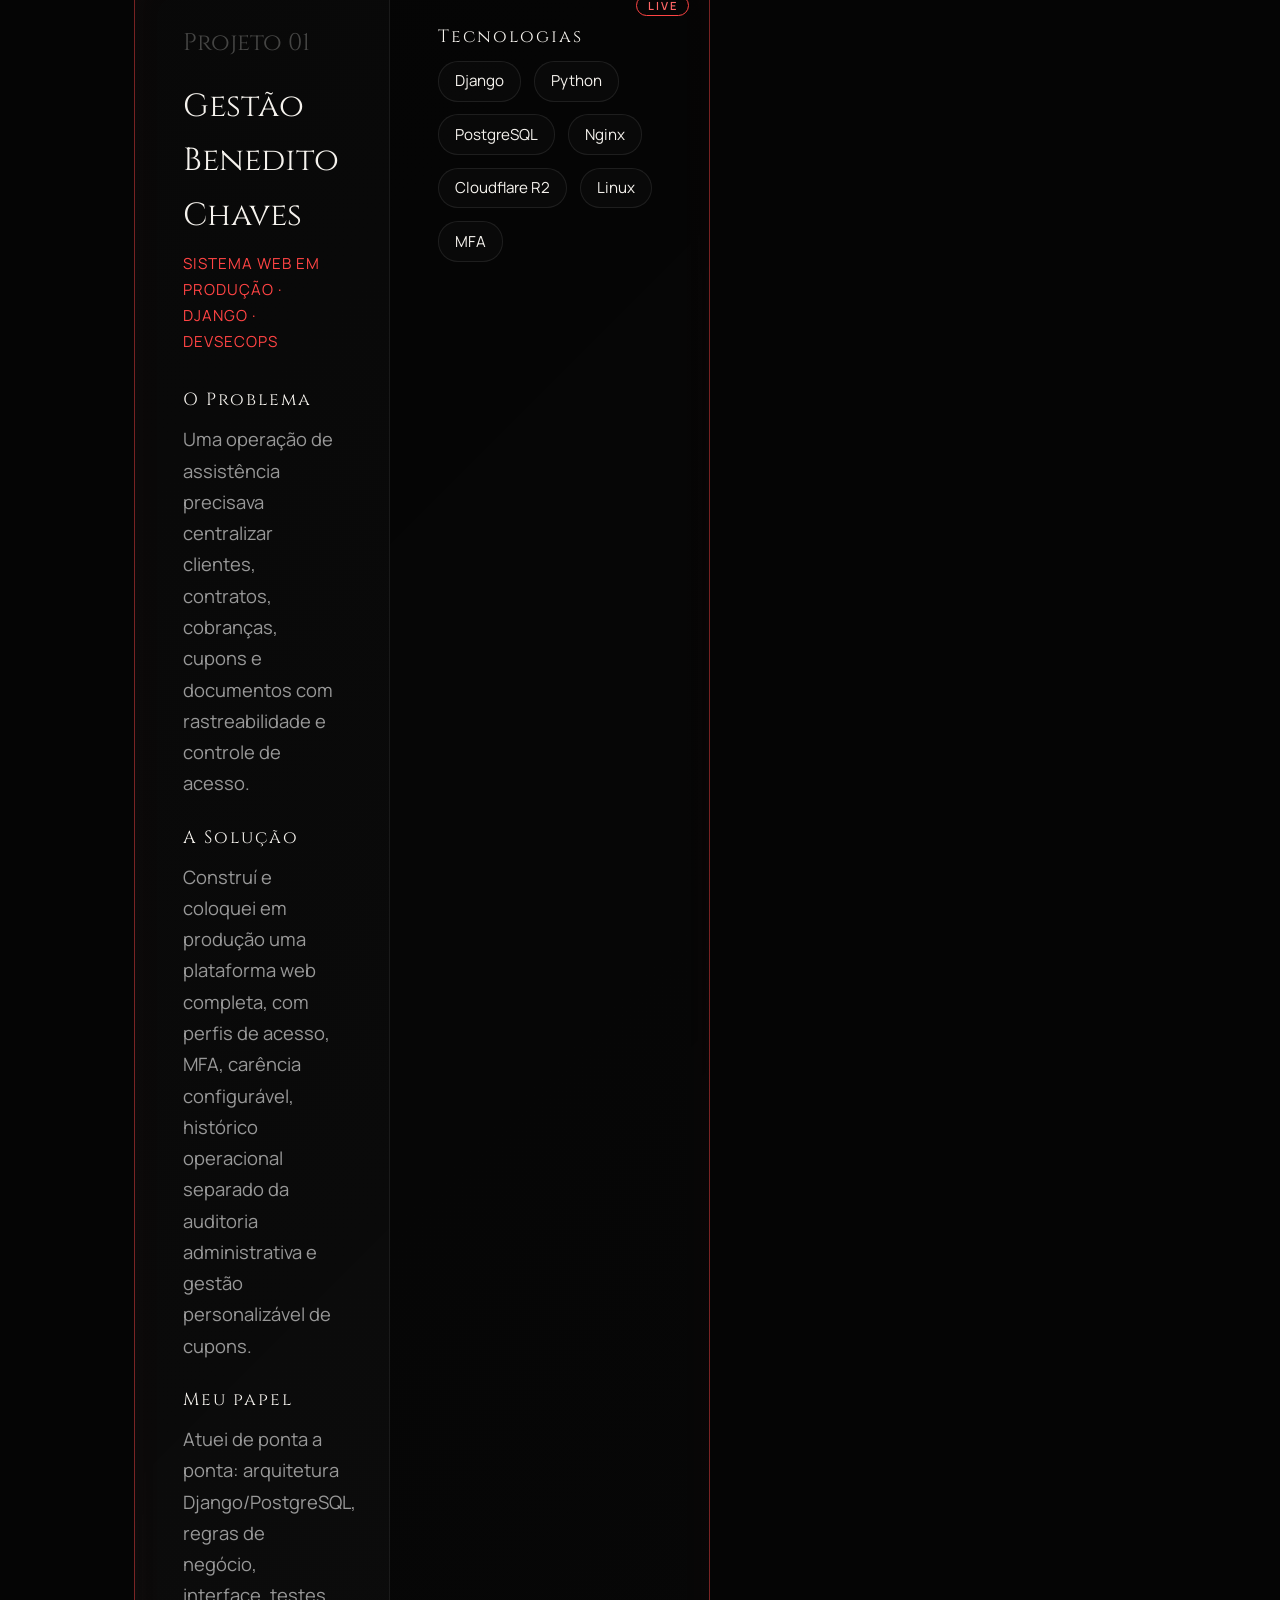
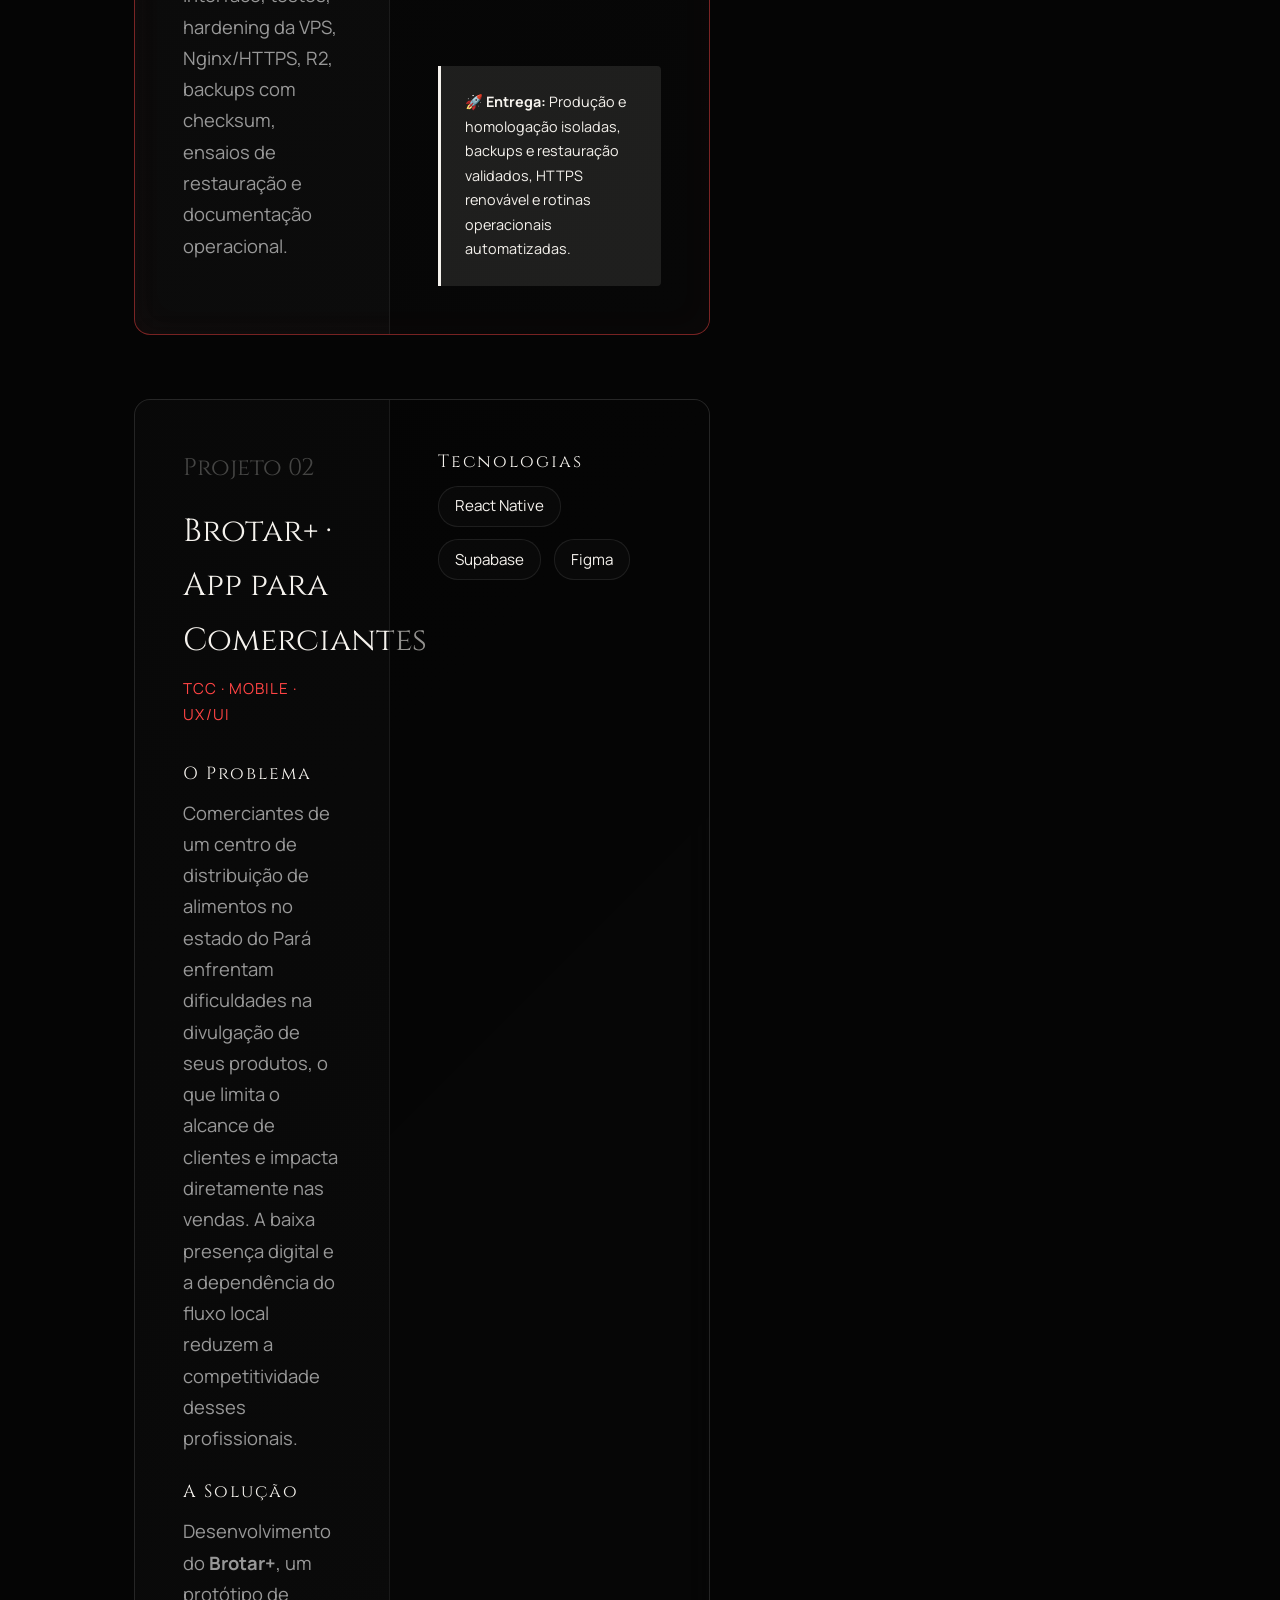
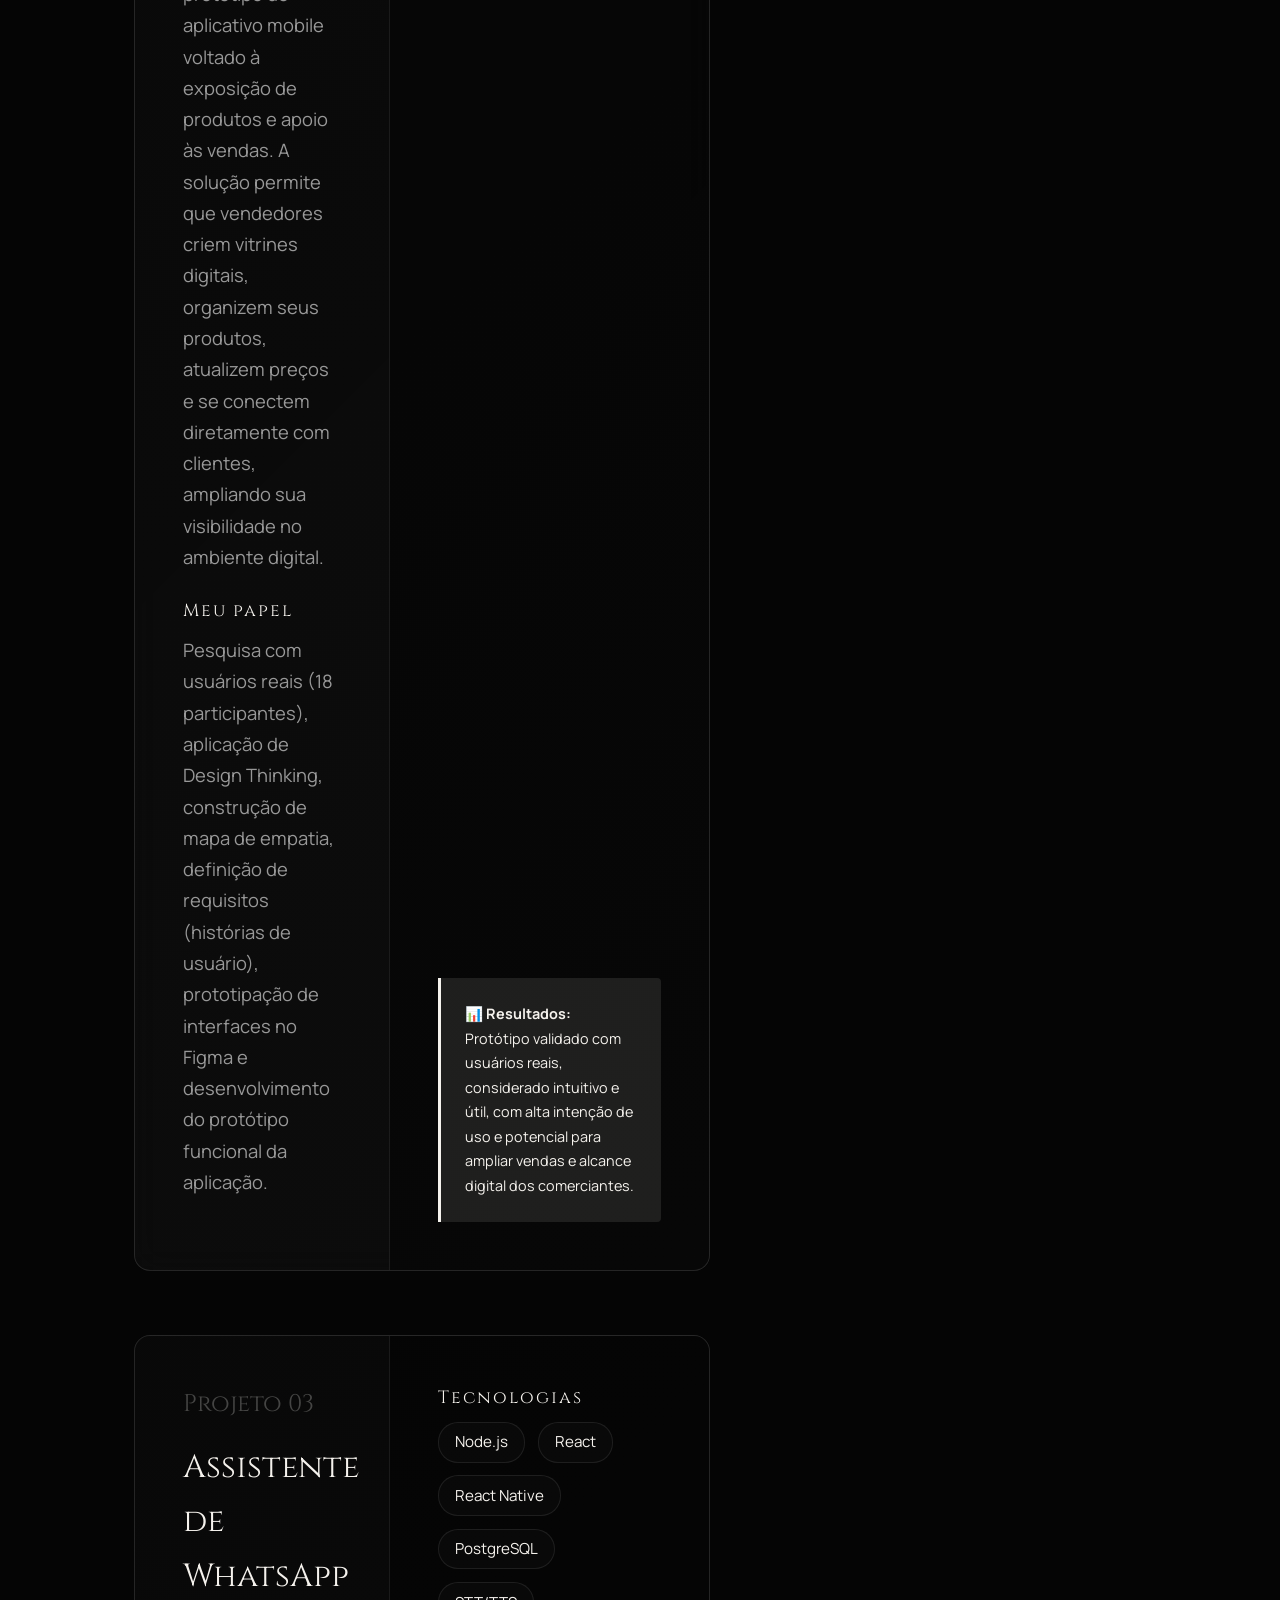
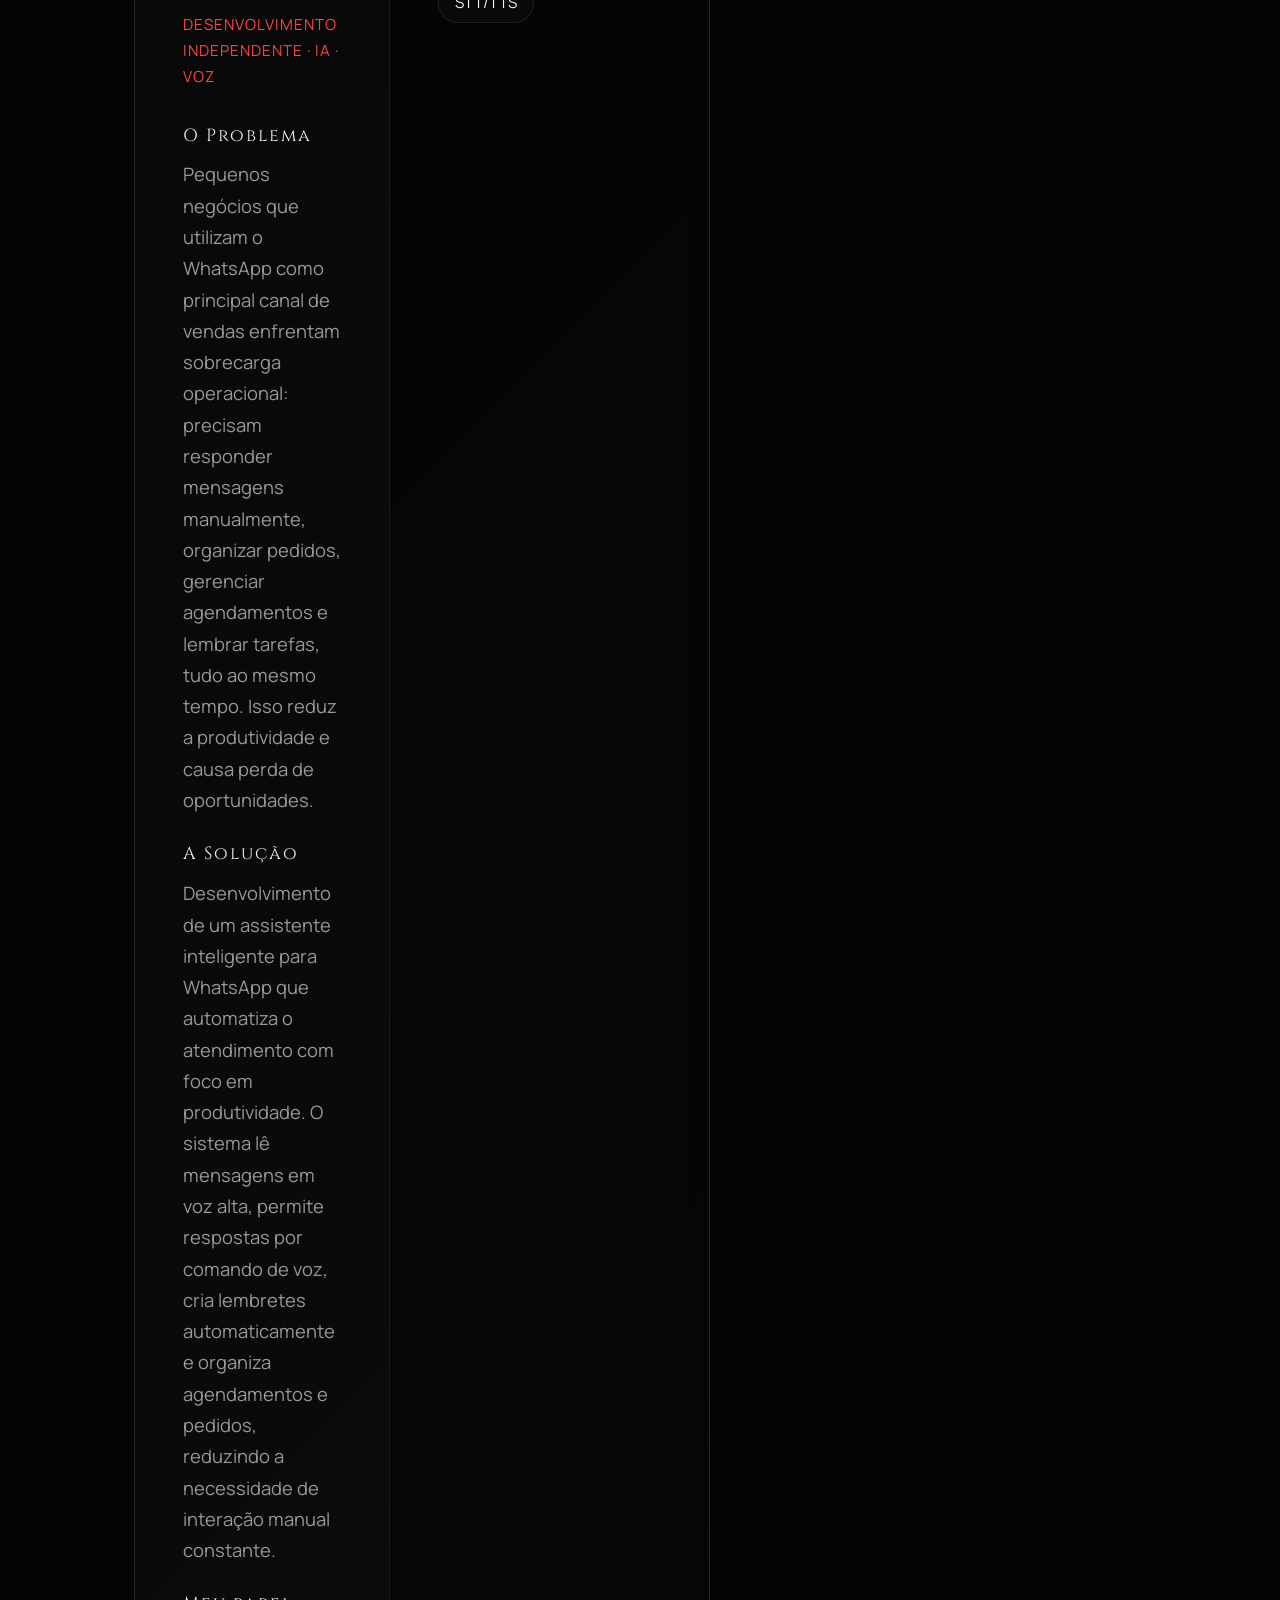
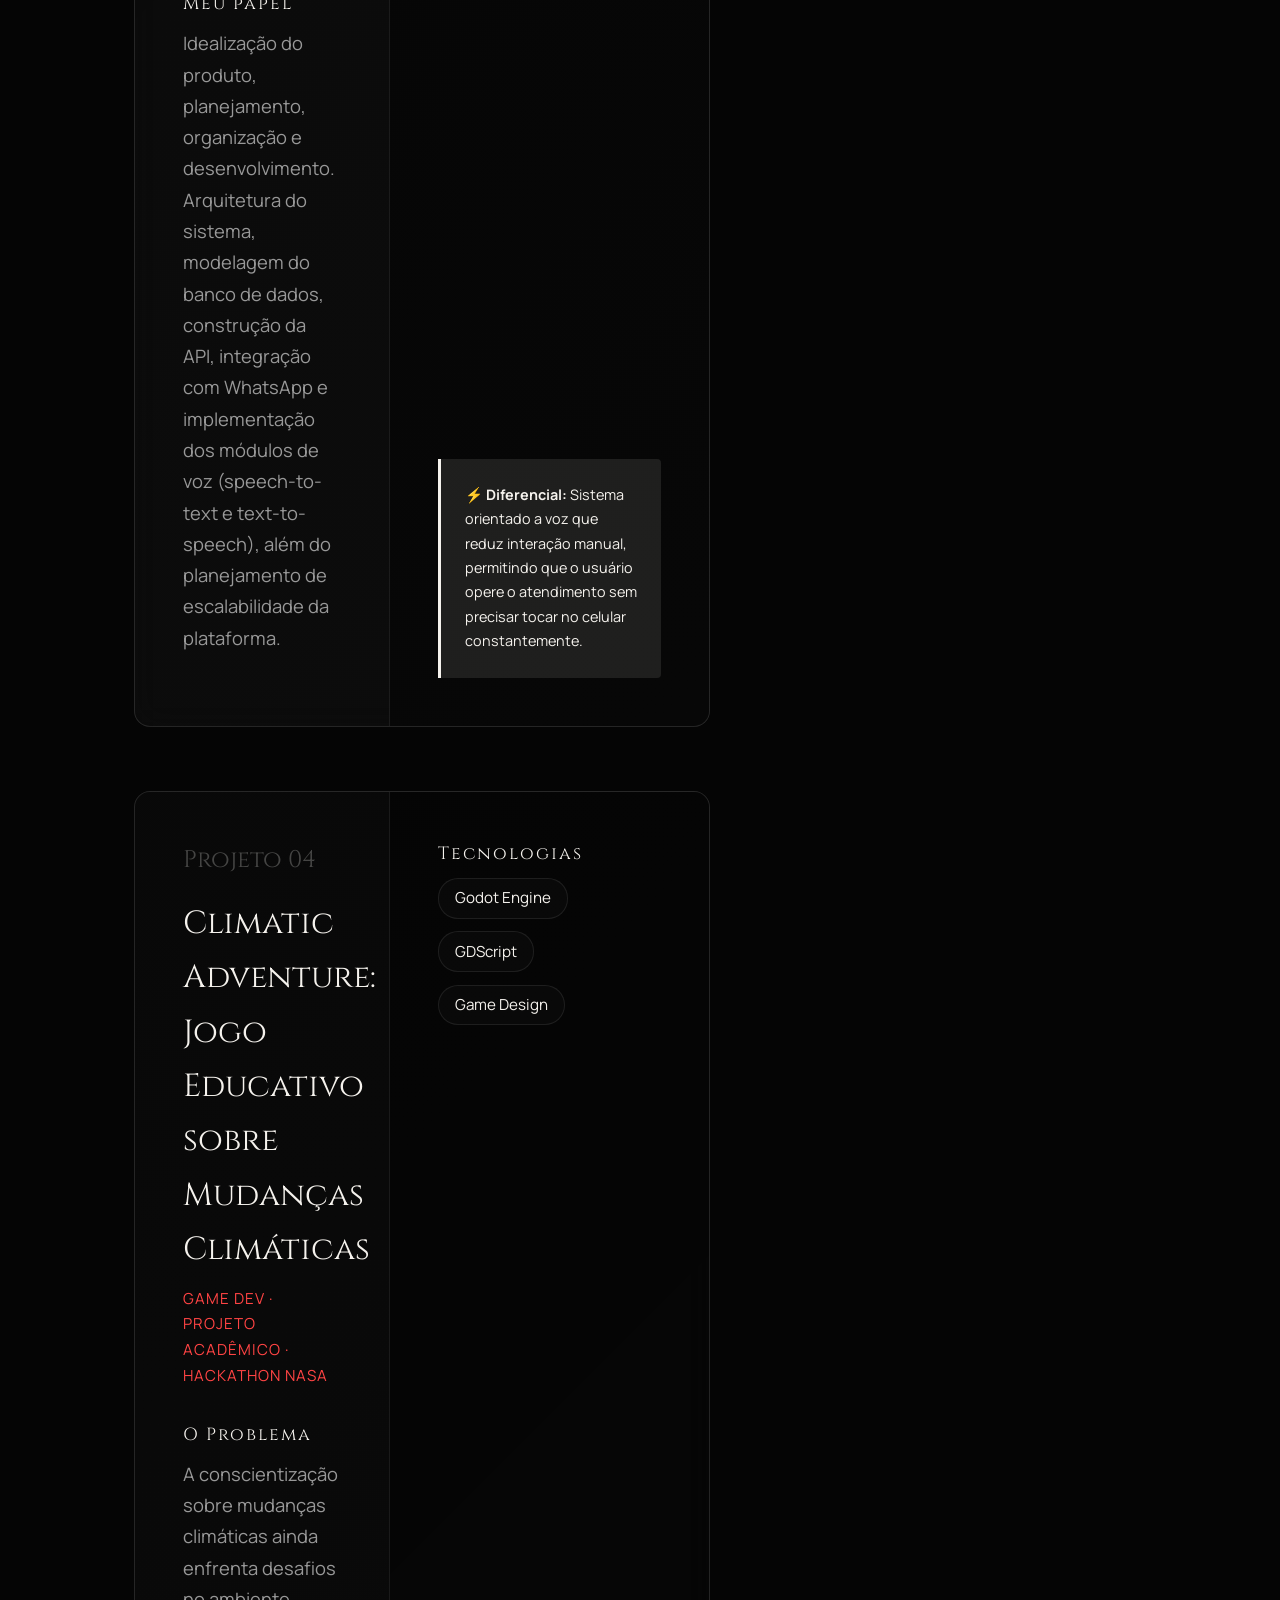
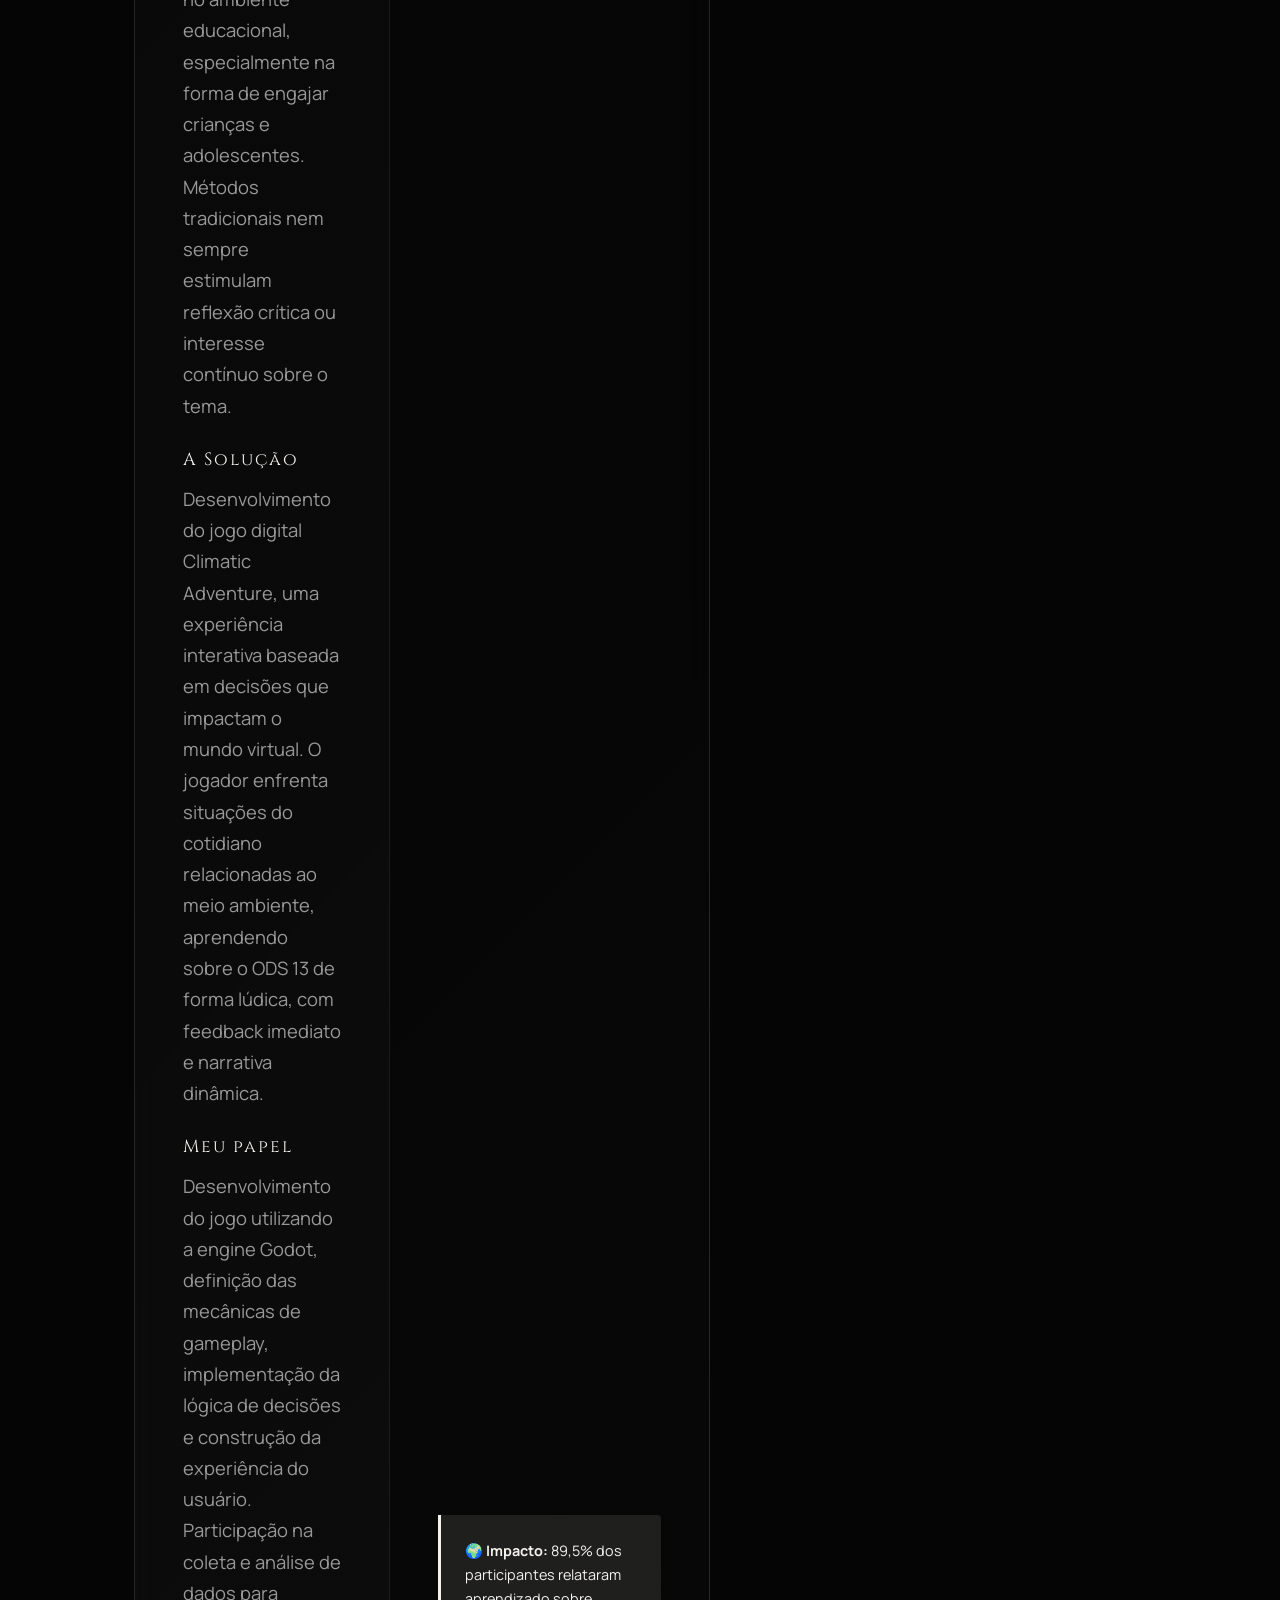
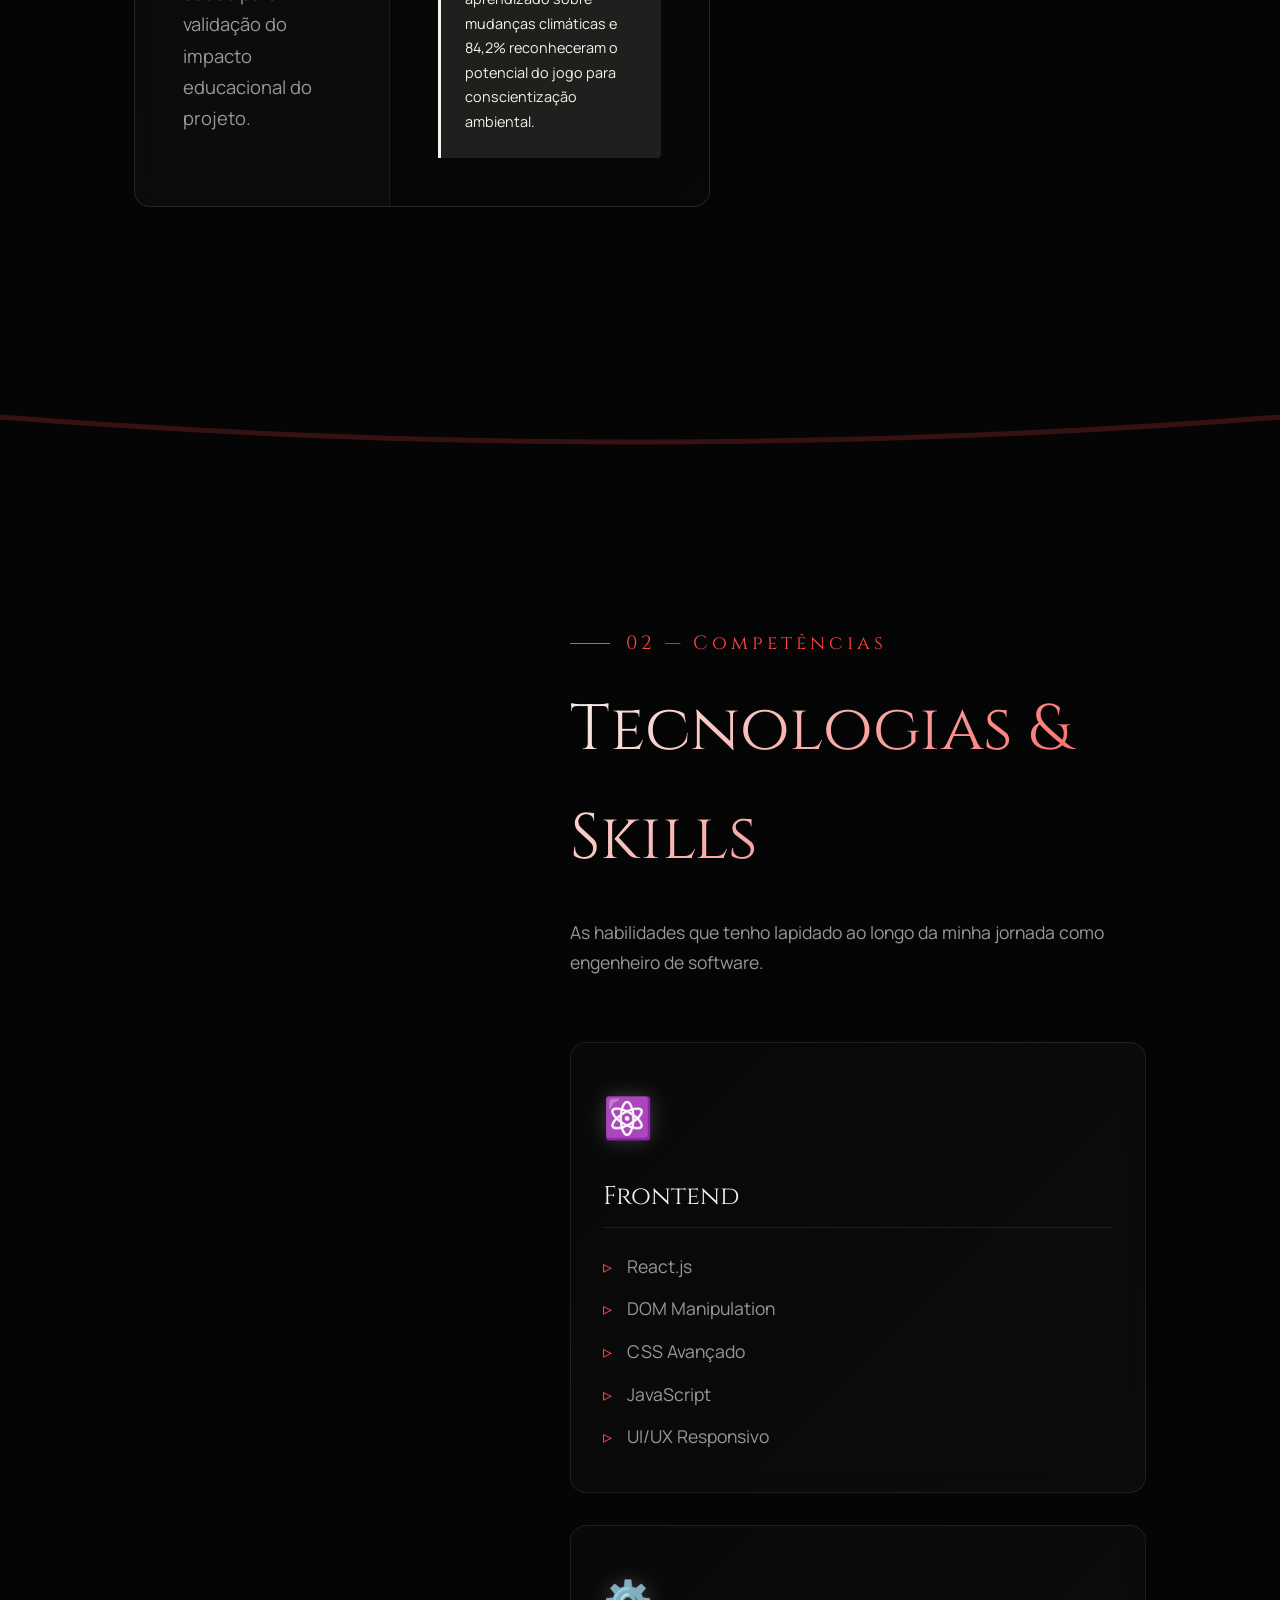
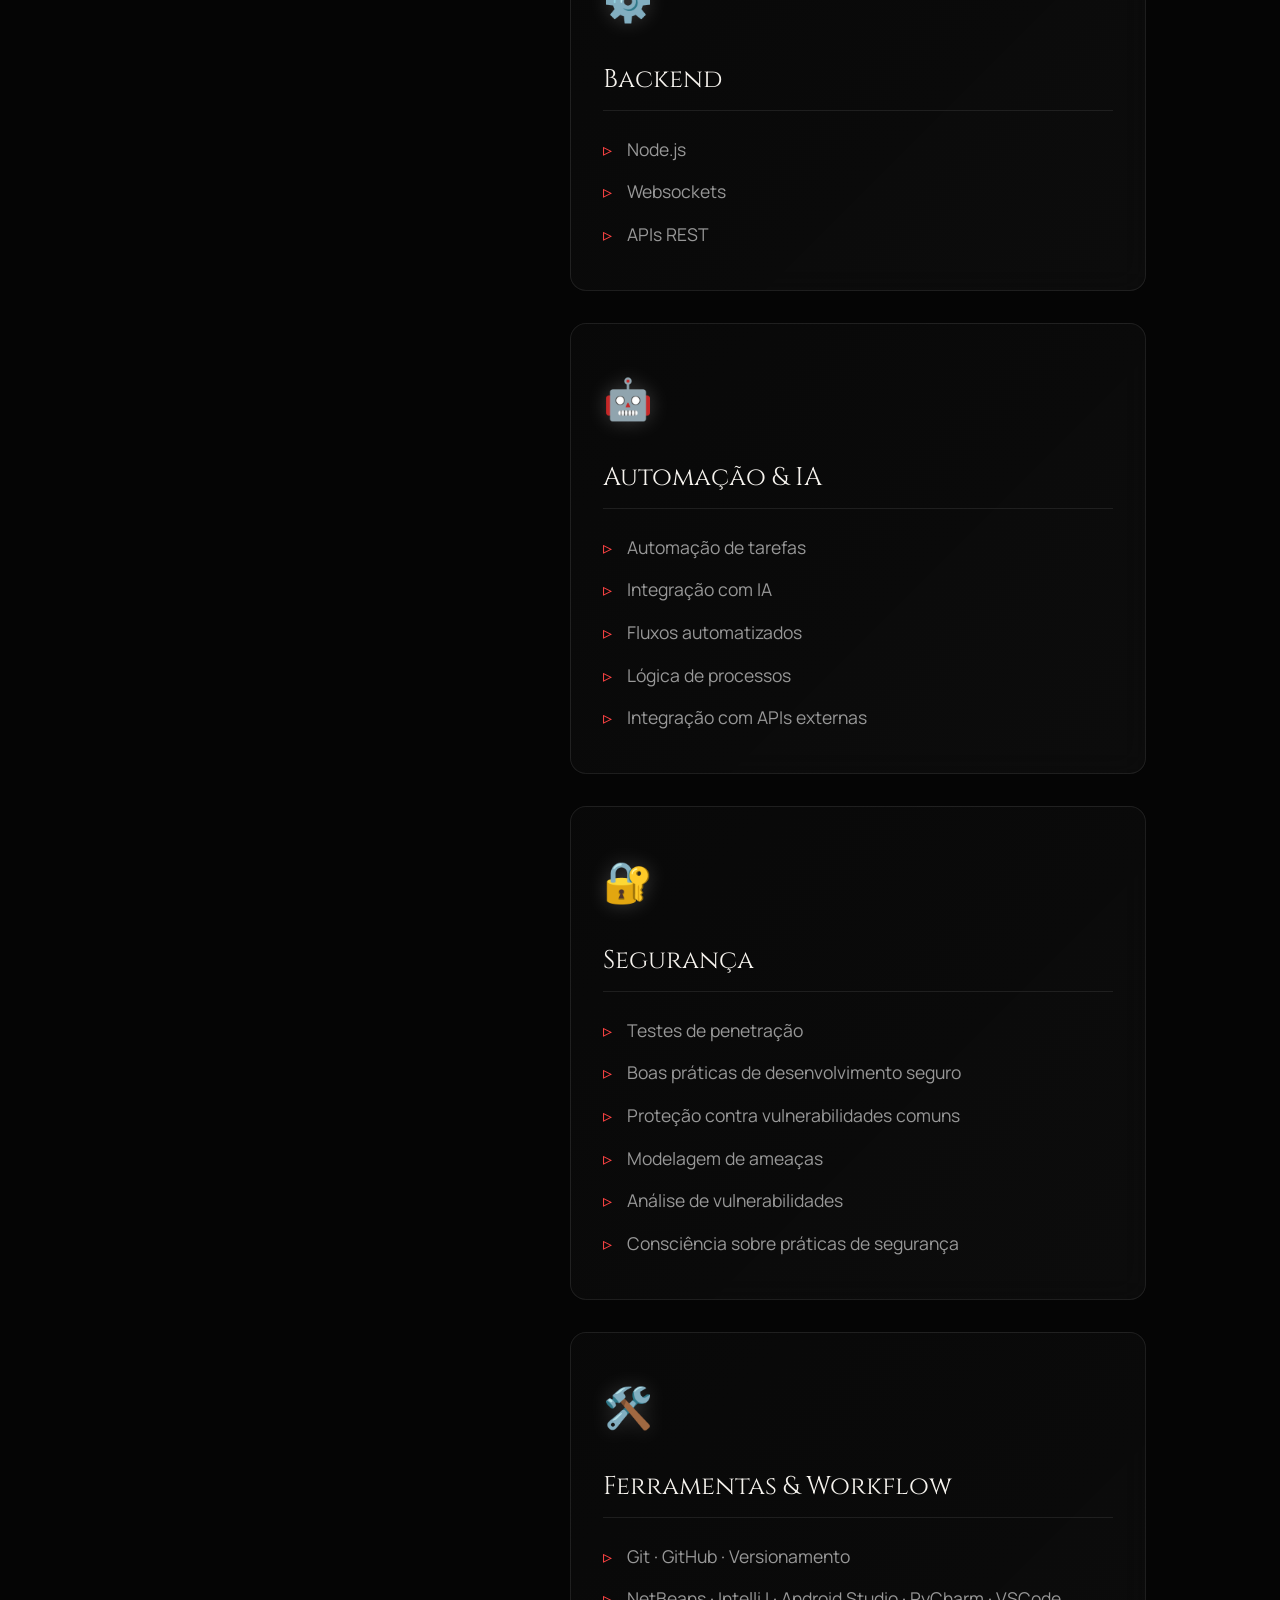
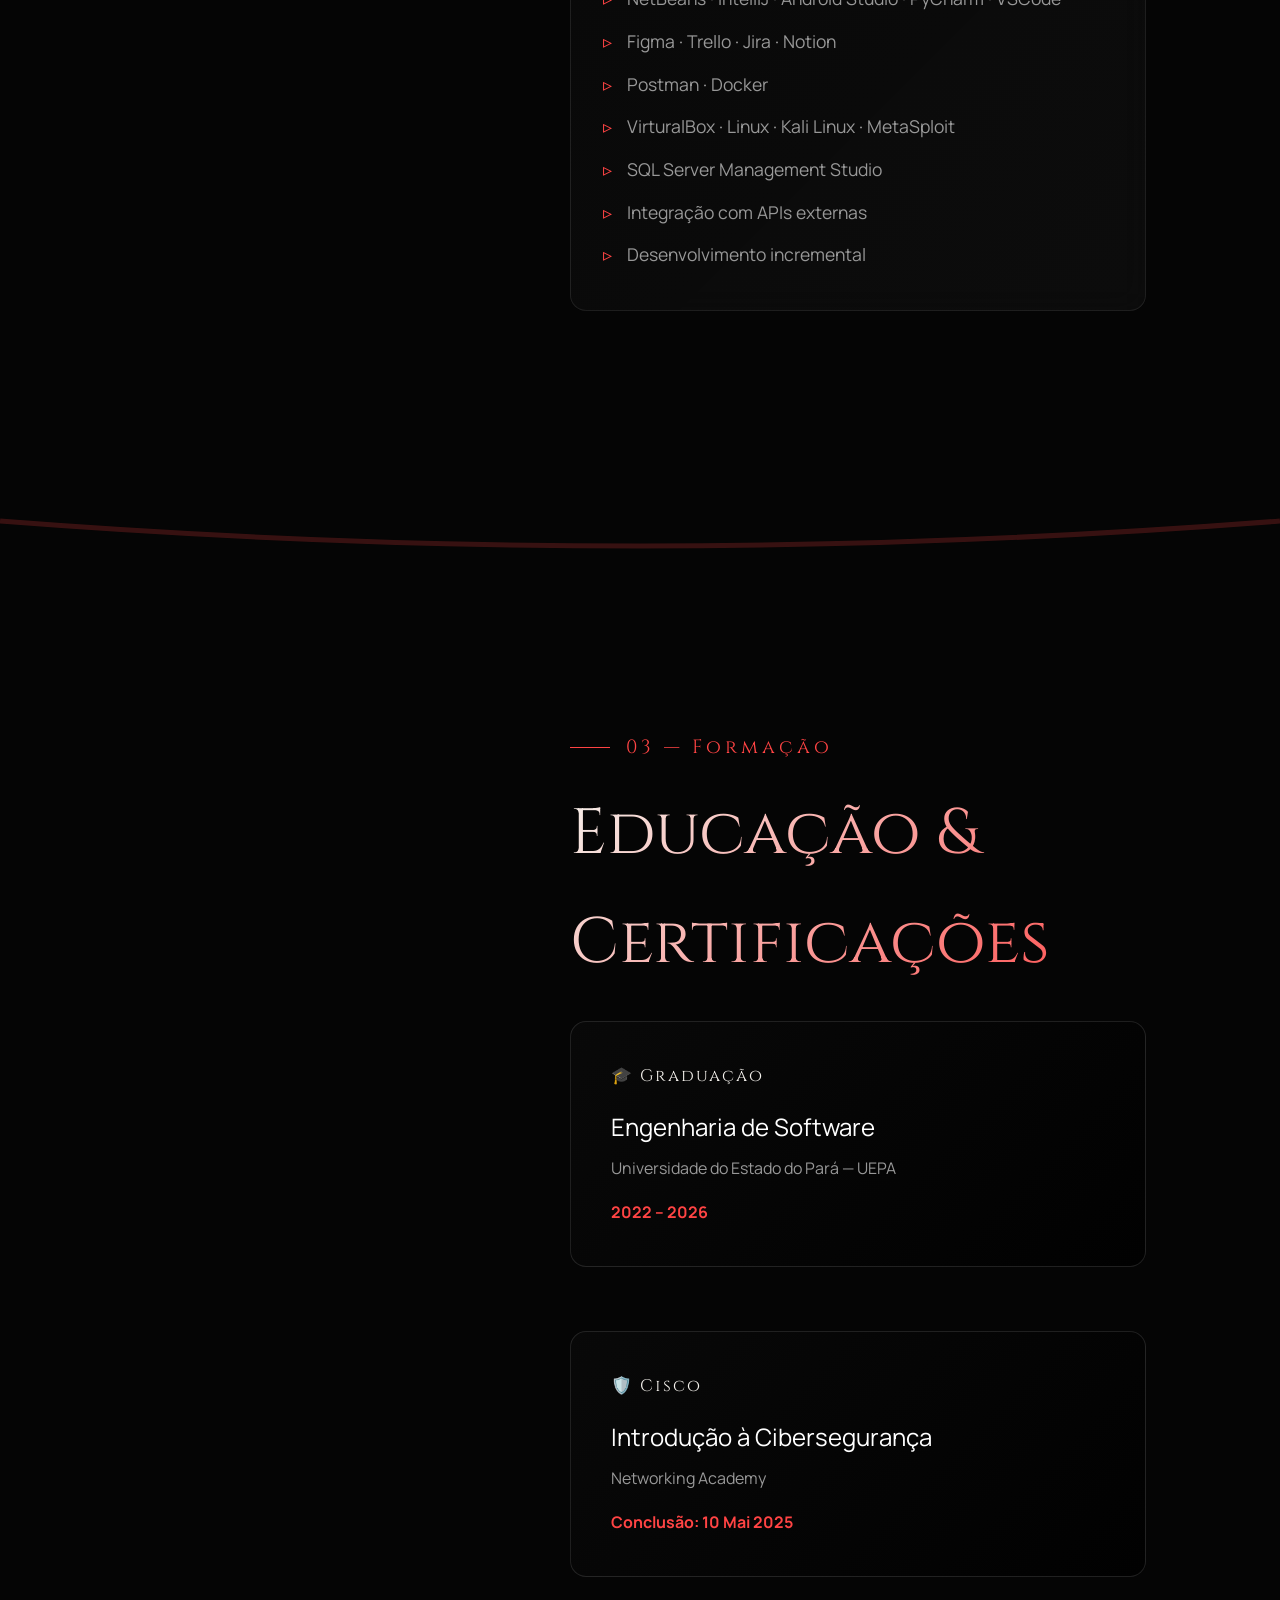
==== commit ebc56638: "feat: add project "Gestão Benedito Chaves" with detailed description and technologies" ====
--- a/index.html
+++ b/index.html
@@ -95,9 +95,46 @@
 
       <div class="projects-grid">
         <!-- Projeto 1 -->
+        <article class="project-card slide-up project-card-featured">
+          <div class="project-main">
+            <div class="project-number" data-i18n="projects.p5.number">Projeto 01</div>
+            <h3 class="project-title" data-i18n="projects.p5.title">Gestão Benedito Chaves</h3>
+            <p class="project-role" data-i18n="projects.p5.role">Sistema web em produção · Django · DevSecOps</p>
+            <div class="project-block">
+              <h4 class="project-block-label" data-i18n="projects.problem">O Problema</h4>
+              <p data-i18n="projects.p5.problem">Uma operação de assistência precisava centralizar clientes, contratos, cobranças, cupons e documentos com rastreabilidade e controle de acesso.</p>
+            </div>
+            <div class="project-block">
+              <h4 class="project-block-label" data-i18n="projects.solution">A Solução</h4>
+              <p data-i18n="projects.p5.solution">Construí e coloquei em produção uma plataforma web completa, com perfis de acesso, MFA, carência configurável, histórico operacional separado da auditoria administrativa e gestão personalizável de cupons.</p>
+            </div>
+            <div class="project-block">
+              <h4 class="project-block-label" data-i18n="projects.roleLabel">Meu papel</h4>
+              <p data-i18n="projects.p5.myRole">Atuei de ponta a ponta: arquitetura Django/PostgreSQL, regras de negócio, interface, testes, hardening da VPS, Nginx/HTTPS, R2, backups com checksum, ensaios de restauração e documentação operacional.</p>
+            </div>
+          </div>
+          <aside class="project-side">
+            <div>
+              <h4 class="project-block-label" data-i18n="projects.tech">Tecnologias</h4>
+              <div class="tech-tags">
+                <span class="tech-tag">Django</span>
+                <span class="tech-tag">Python</span>
+                <span class="tech-tag">PostgreSQL</span>
+                <span class="tech-tag">Nginx</span>
+                <span class="tech-tag">Cloudflare R2</span>
+                <span class="tech-tag">Linux</span>
+                <span class="tech-tag">MFA</span>
+              </div>
+            </div>
+            <div class="project-highlight" data-i18n-html="projects.p5.highlight">
+              <strong>🚀 Entrega:</strong> Produção e homologação isoladas, backups e restauração validados, HTTPS renovável e rotinas operacionais automatizadas.
+            </div>
+          </aside>
+        </article>
+        <!-- Projeto 1 -->
         <article class="project-card slide-up">
           <div class="project-main">
-            <div class="project-number" data-i18n="projects.p1.number">Projeto 01</div>
+            <div class="project-number" data-i18n="projects.p1.number">Projeto 02</div>
             <h3 class="project-title" data-i18n="projects.p1.title">Brotar+ · App para Comerciantes</h3>
             <p class="project-role" data-i18n="projects.p1.role">TCC · Mobile · UX/UI</p>
             <div class="project-block">
@@ -134,7 +171,7 @@
         <!-- Projeto 2 -->
         <article class="project-card slide-up">
           <div class="project-main">
-            <div class="project-number" data-i18n="projects.p2.number">Projeto 02</div>
+            <div class="project-number" data-i18n="projects.p2.number">Projeto 03</div>
             <h3 class="project-title" data-i18n="projects.p2.title">Assistente de WhatsApp</h3>
             <p class="project-role" data-i18n="projects.p2.role">Desenvolvimento Independente · IA · Voz</p>
             <div class="project-block">
@@ -172,7 +209,7 @@
         <!-- Projeto 3 -->
         <article class="project-card slide-up">
           <div class="project-main">
-            <div class="project-number" data-i18n="projects.p3.number">Projeto 03</div>
+            <div class="project-number" data-i18n="projects.p3.number">Projeto 04</div>
             <h3 class="project-title" data-i18n="projects.p3.title">Climatic Adventure</h3>
             <p class="project-role" data-i18n="projects.p3.role">Game Dev · Educativo · Hackathon NASA</p>
             <div class="project-block">
@@ -204,45 +241,6 @@
           </aside>
         </article>
 
-        <!-- Projeto 4 -->
-        <article class="project-card slide-up">
-          <div class="project-main">
-            <div class="project-number" data-i18n="projects.p4.number">Projeto 04</div>
-            <h3 class="project-title" data-i18n="projects.p4.title">Affiliate Automation with n8n</h3>
-            <p class="project-role" data-i18n="projects.p4.role">Engenharia de Automação · Web Scraping · n8n</p>
-            <div class="project-block">
-              <h4 class="project-block-label" data-i18n="projects.problem">O Problema</h4>
-              <p data-i18n="projects.p4.problem">Encontrar e divulgar ofertas de afiliados manualmente é demorado e não
-                escala, gerando perda de oportunidades diárias de comissão.</p>
-            </div>
-            <div class="project-block">
-              <h4 class="project-block-label" data-i18n="projects.solution">A Solução</h4>
-              <p data-i18n="projects.p4.solution">Pipeline automatizado usando n8n que rastreia plataformas de
-                afiliados, identifica as melhores ofertas com base em critérios de conversão e publica os links
-                automaticamente em canais de transmissão (Telegram/WhatsApp).</p>
-            </div>
-            <div class="project-block">
-              <h4 class="project-block-label" data-i18n="projects.roleLabel">Meu papel</h4>
-              <p data-i18n="projects.p4.myRole">Criei o workflow visual no n8n, integrei plataformas via API, manipulei
-                dados usando JSON/JavaScript e configurei webhooks para o envio automático de mensagens.</p>
-            </div>
-          </div>
-          <aside class="project-side">
-            <div>
-              <h4 class="project-block-label" data-i18n="projects.tech">Tecnologias</h4>
-              <div class="tech-tags">
-                <span class="tech-tag">n8n</span>
-                <span class="tech-tag">Node.js</span>
-                <span class="tech-tag">JSON</span>
-                <span class="tech-tag">Webhooks</span>
-              </div>
-            </div>
-            <div class="project-highlight" data-i18n-html="projects.p4.highlight">
-              <strong>⚙️ Eficiência:</strong> Um fluxo 100% automatizado que opera 24/7, garantindo a curadoria e
-              publicação das melhores ofertas sem intervenção humana.
-            </div>
-          </aside>
-        </article>
       </div>
     </div>
 
@@ -473,4 +471,4 @@
 
 </body>
 
-</html>+</html>
--- a/styles.css
+++ b/styles.css
@@ -499,6 +499,23 @@
 }
 .project-card:hover::before { transform: scaleY(1); }
 
+.project-card-featured {
+  border-color: rgba(255, 68, 68, 0.45);
+  box-shadow: inset 0 0 35px rgba(255, 68, 68, 0.04);
+}
+.project-card-featured::after {
+  content: 'LIVE';
+  position: absolute;
+  top: 1.25rem;
+  right: 1.25rem;
+  padding: 0.25rem 0.65rem;
+  border: 1px solid var(--crimson);
+  border-radius: 999px;
+  color: var(--crimson-light);
+  font: 600 0.7rem/1 var(--font-sans);
+  letter-spacing: 2px;
+}
+
 .project-main { padding: 3rem; }
 .project-number {
   font-family: var(--font-serif); font-size: 1.5rem; color: var(--accent-dim); margin-bottom: 1rem;
